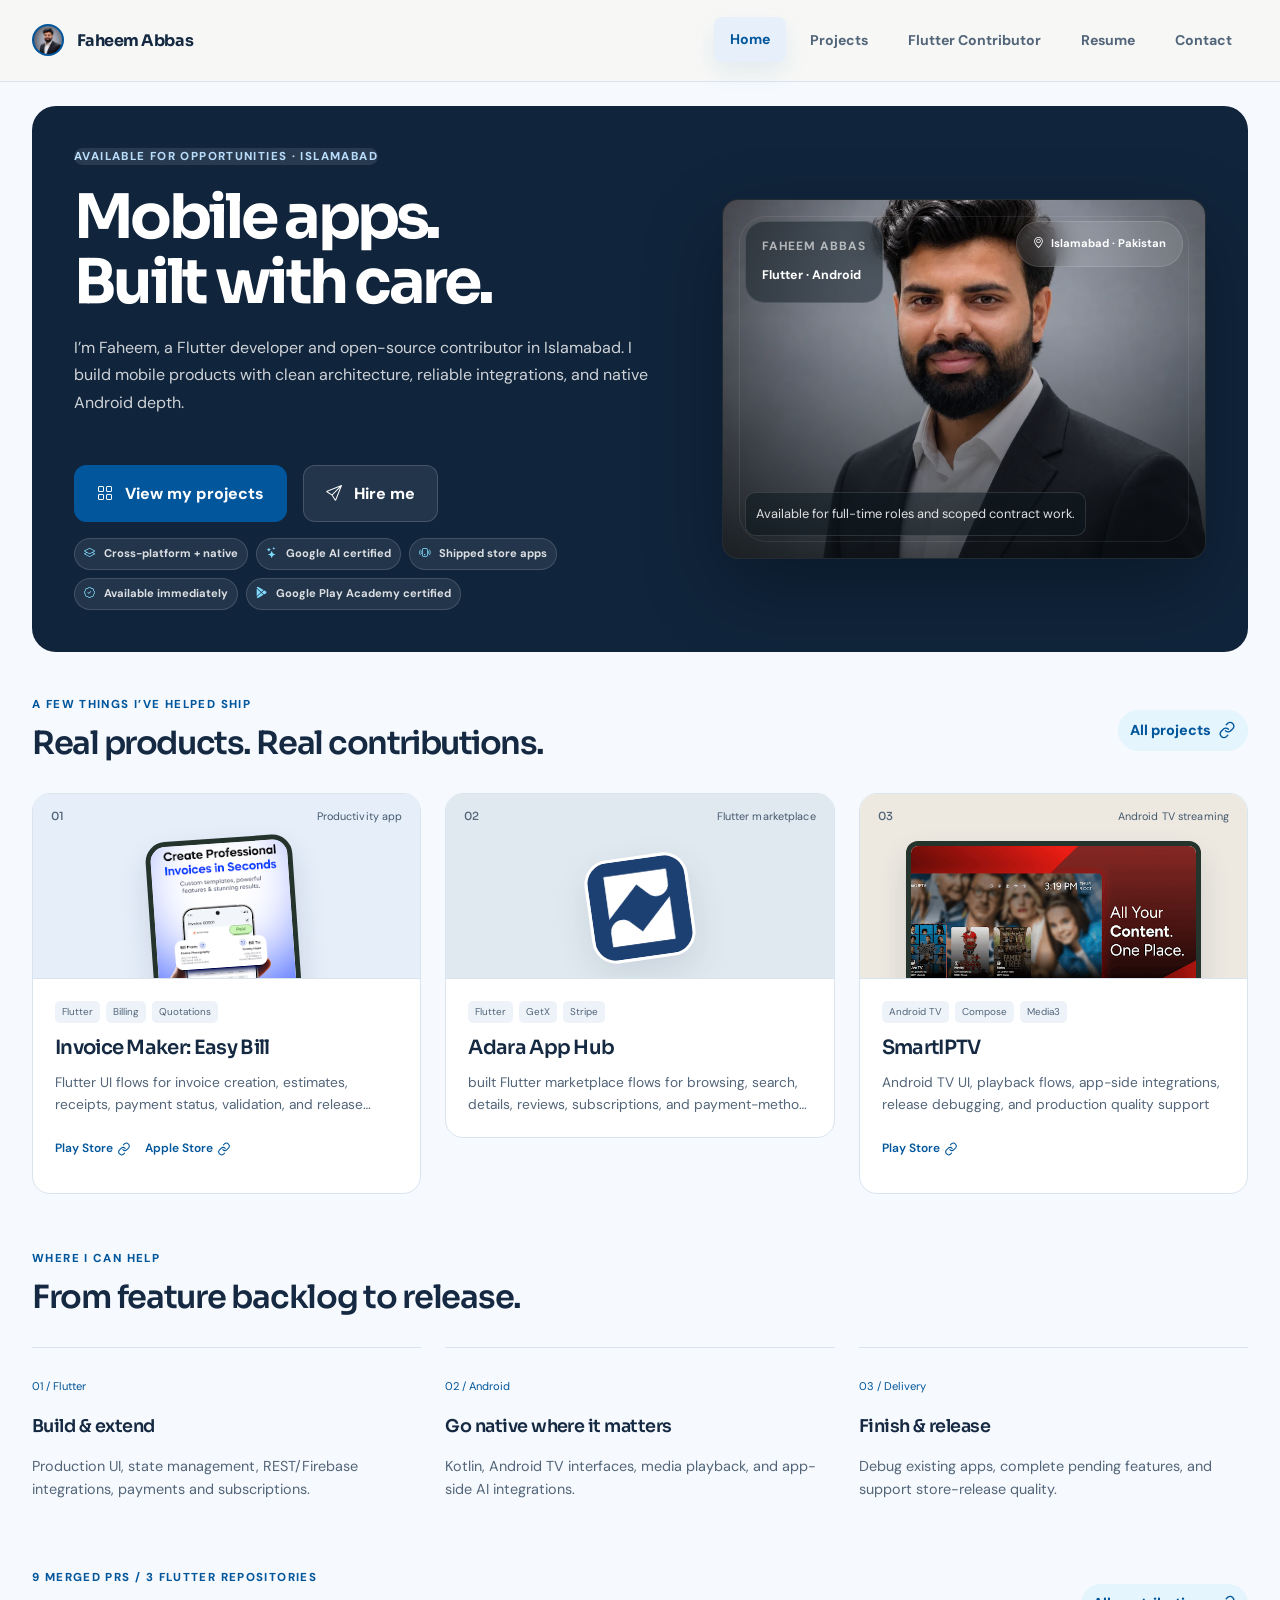
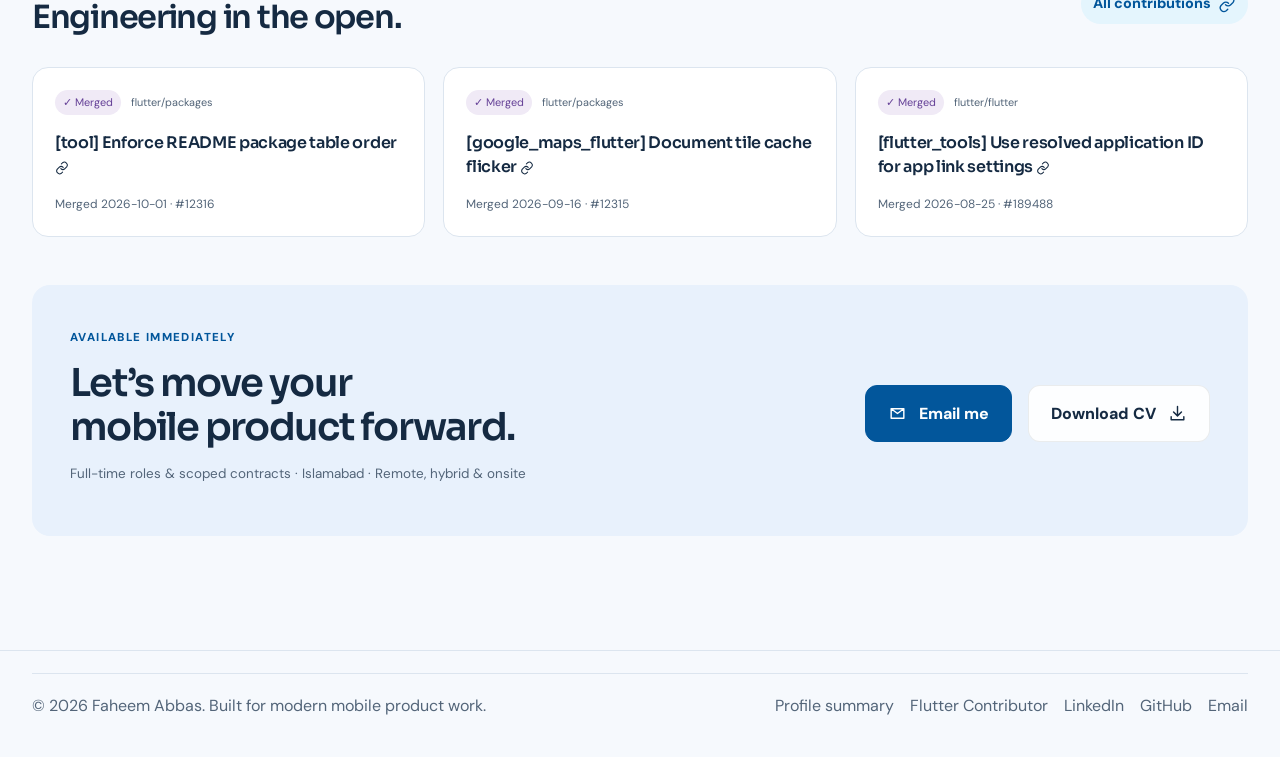
==== index.html @ 70fad4a4 "Use Flutter blue accents and clear inline action icons" ====
<!DOCTYPE html>
<html lang="en">
  <head>
    <meta charset="utf-8" />
    <meta name="viewport" content="width=device-width, initial-scale=1" />
    <meta name="theme-color" content="#071a2c" />
    <meta name="format-detection" content="telephone=no" />
    <meta
      name="description"
      content="Faheem Abbas is a mobile application developer in Pakistan building premium Flutter, Android, and iOS products with clean architecture, Google-certified AI workflows, Flutter contributions, and modern product delivery."
    />
    <meta name="author" content="Faheem Abbas" />
    <meta
      name="keywords"
      content="Faheem Abbas, mobile application developer Pakistan, Flutter developer Pakistan, Android developer, iOS developer, Flutter contributor, Google AI Professional Certificate, Google Play Academy Store Listing Certificate, mobile app portfolio"
    />
    <meta name="robots" content="index, follow" />
    <meta name="googlebot" content="index,follow,max-image-preview:large,max-snippet:-1,max-video-preview:-1" />
    <link rel="canonical" href="https://faheemabbas766.github.io/" />
    <link rel="me" href="https://github.com/faheemabbas766" />
    <link rel="me" href="https://linkedin.com/in/faheemabbas766" />
    <link rel="preload" as="image" href="assets/profile-hero.webp" imagesrcset="assets/profile-hero-625.webp 625w, assets/profile-hero.webp 900w" imagesizes="(max-width: 900px) 100vw, 50vw" type="image/webp" />
    <meta property="og:type" content="website" />
    <meta property="og:site_name" content="Faheem Abbas Portfolio" />
    <meta property="og:locale" content="en_US" />
    <meta property="og:title" content="Faheem Abbas | Mobile Application Developer | Flutter Contributor" />
    <meta
      property="og:description"
      content="Mobile application developer in Pakistan building premium Flutter, Android, and iOS products with Google-certified AI workflows, clean architecture, and real Flutter ecosystem contributions."
    />
    <meta property="og:url" content="https://faheemabbas766.github.io/" />
    <meta
      property="og:image"
      content="https://faheemabbas766.github.io/assets/profile-hero.jpg"
    />
    <meta property="og:image:width" content="1254" />
    <meta property="og:image:height" content="1254" />
    <meta property="og:image:alt" content="Faheem Abbas portrait" />
    <meta name="twitter:card" content="summary_large_image" />
    <meta name="twitter:title" content="Faheem Abbas | Mobile Application Developer | Flutter Contributor" />
    <meta
      name="twitter:description"
      content="Mobile application developer in Pakistan building Android and iOS products with Google-certified AI workflows, clean architecture, and Flutter ecosystem contributions."
    />
    <meta
      name="twitter:image"
      content="https://faheemabbas766.github.io/assets/profile-hero.jpg"
    />
    <title>Faheem Abbas | Mobile Application Developer in Pakistan | Flutter Contributor</title>
    <link rel="icon" type="image/x-icon" href="assets/favicon.ico" />
    <link rel="preconnect" href="https://cdn.jsdelivr.net" crossorigin />
    <link rel="preload" href="assets/fonts/dm-sans-latin.woff2" as="font" type="font/woff2" crossorigin />
    <link rel="preload" href="assets/fonts/sora-latin.woff2" as="font" type="font/woff2" crossorigin />
    <link href="https://cdn.jsdelivr.net/npm/bootstrap-icons@1.11.3/font/bootstrap-icons.css" rel="stylesheet" media="print" onload="this.media='all'" />
    <noscript><link href="https://cdn.jsdelivr.net/npm/bootstrap-icons@1.11.3/font/bootstrap-icons.css" rel="stylesheet" /></noscript>
    <style>
      @font-face{font-family:"DM Sans";font-style:normal;font-weight:400 800;font-display:optional;src:url("assets/fonts/dm-sans-latin.woff2") format("woff2")}
      @font-face{font-family:"Sora";font-style:normal;font-weight:500 700;font-display:optional;src:url("assets/fonts/sora-latin.woff2") format("woff2")}
      :root{--bg:#eef8ff;--surface:rgba(255,255,255,.82);--ink:#071522;--muted:#536579;--line:rgba(2,86,155,.13);--brand:#02569b;--brand-2:#13b9fd;--accent:#00c896;--container:1520px}
      *,*::before,*::after{box-sizing:border-box}
      html{scroll-behavior:smooth}
      body{position:relative;isolation:isolate;margin:0;min-height:100vh;overflow-x:hidden;color:var(--ink);background:linear-gradient(135deg,rgba(19,185,253,.18),transparent 34%),linear-gradient(180deg,#f8fcff 0%,#eef8ff 48%,#f8fbff 100%);font-family:"DM Sans",system-ui,sans-serif;line-height:1.6}
      img{display:block;max-width:100%}
      a{color:inherit;text-decoration:none}
      .container{width:min(calc(100% - clamp(1rem,2.8vw,3rem)),var(--container));margin:0 auto}
      .site-header{position:sticky;top:0;z-index:20;background:rgba(248,252,255,.9);border-bottom:1px solid rgba(2,86,155,.12);box-shadow:0 8px 30px rgba(2,41,74,.05)}
      .nav-wrap{display:flex;align-items:center;justify-content:space-between;gap:1.25rem;padding:1rem 0}
      .brand{display:inline-flex;align-items:center;gap:.8rem;font-family:"Sora","DM Sans",sans-serif;font-size:1.15rem;font-weight:700;letter-spacing:-.03em}
      .brand-avatar-wrap{display:inline-flex;align-items:center;justify-content:center;width:2rem;height:2rem;border-radius:50%;padding:2px;background:conic-gradient(from 140deg,#02569b,#13b9fd,#00c896,#02569b);overflow:hidden}
      .brand-avatar{width:100%;height:100%;border-radius:50%;object-fit:cover}
      .site-nav{display:flex;align-items:center;gap:.5rem}
      .site-nav a{padding:.7rem 1rem;border-radius:999px;color:var(--muted);font-size:.95rem;font-weight:700}
      .menu-toggle{display:none;align-items:center;justify-content:center;width:3rem;height:3rem;border:1px solid var(--line);border-radius:999px;background:#fff;color:var(--ink)}
      .page-shell{padding:.5rem 0 4rem}
      .hero{position:relative;overflow:hidden;display:grid;grid-template-columns:minmax(0,1.02fr) minmax(0,.98fr);gap:2.75rem;align-items:center;margin-top:1rem;padding:clamp(2rem,4vw,3rem);border-radius:42px;background:linear-gradient(135deg,#0b1720 0%,#122f42 44%,#1d4b4c 100%);box-shadow:0 46px 100px rgba(8,16,22,.24)}
      .hero-copy{position:relative;z-index:1;display:grid;align-content:center;min-width:0}
      .eyebrow{display:inline-flex;align-items:center;width:fit-content;gap:.7rem;padding:.5rem .9rem;border-radius:999px;background:rgba(255,255,255,.1);border:1px solid rgba(255,255,255,.12);color:#d3e5f3;font-size:.82rem;font-weight:800;letter-spacing:.08em;text-transform:uppercase}
      .eyebrow::before{content:"";width:.55rem;height:.55rem;border-radius:50%;background:linear-gradient(135deg,#13b9fd,#00c896)}
      .hero h1{margin:1rem 0 1.3rem;font-family:"Sora","DM Sans",sans-serif;font-size:clamp(2.75rem,5.2vw,4.85rem);line-height:.95;letter-spacing:-.07em;color:#fff;max-width:11ch}
      .hero p{max-width:36rem;margin:0;color:rgba(255,255,255,.8);font-size:1.07rem}
      .hero-actions,.hero-metrics{display:flex;flex-wrap:wrap;gap:1rem}
      .hero-actions{margin:1.75rem 0 1.35rem}
      .button,.button-secondary{display:inline-flex;align-items:center;justify-content:center;gap:.7rem;min-height:3.35rem;padding:.9rem 1.4rem;border-radius:999px;border:1px solid transparent;font-weight:800}
      .button{color:#0e1720;background:linear-gradient(135deg,#13b9fd,#54c5f8 52%,#00c896)}
      .button-secondary{color:#fff;background:rgba(255,255,255,.08);border-color:rgba(255,255,255,.16)}
      .metric-chip{display:inline-flex;align-items:center;gap:.55rem;padding:.72rem .95rem;border-radius:999px;border:1px solid rgba(255,255,255,.12);background:rgba(255,255,255,.08);color:rgba(255,255,255,.84);font-size:.92rem;font-weight:700}
      .metric-chip i{display:inline-block;width:1em;min-width:1em;color:#82dcff}
      .hero-visual{position:relative;min-height:38rem;z-index:1;min-width:0}
      .hero-card{position:relative;height:100%;min-height:38rem;overflow:hidden;border-radius:34px;background:#0b1319;border:1px solid rgba(255,255,255,.1)}
      .hero-card picture{position:absolute;inset:0;display:block}
      .hero-avatar{position:absolute;inset:0;width:100%;height:100%;object-fit:cover;object-position:66% center;filter:saturate(104%)}
      .hero-overlay{position:absolute;left:1.35rem;right:1.35rem;z-index:3;display:flex;gap:.75rem}
      .hero-overlay--top{top:1.35rem;align-items:flex-start;justify-content:space-between}
      .hero-overlay--bottom{bottom:1.35rem;align-items:flex-end;justify-content:space-between}
      @media (max-width:1080px){.hero{grid-template-columns:1fr;gap:2rem;padding:2rem}.hero-visual,.hero-card{min-height:34rem}}
      @media (max-width:820px){.site-nav{display:none}.menu-toggle{display:inline-flex}.hero{margin-top:.6rem;padding:1.4rem;border-radius:28px}.hero-visual,.hero-card{min-height:30rem}.hero h1{font-size:clamp(2.45rem,10vw,4rem)}}
    </style>
    <link rel="preload" href="css/styles.min.css" as="style" />
    <link href="css/styles.min.css" rel="stylesheet" media="print" onload="this.media='all'" />
    <noscript><link href="css/styles.min.css" rel="stylesheet" /></noscript>
    <script type="application/ld+json">{
  "@context": "https://schema.org",
  "@type": "Person",
  "@id": "https://faheemabbas766.github.io/#faheem-abbas",
  "name": "Faheem Abbas",
  "url": "https://faheemabbas766.github.io/",
  "jobTitle": "Flutter Developer and Mobile Software Engineer",
  "description": "Flutter developer and mobile software engineer in Islamabad, Pakistan, available for full-time roles and scoped contracts.",
  "email": "mailto:faheemabbas766@gmail.com",
  "image": "https://faheemabbas766.github.io/assets/profile-hero.jpg",
  "homeLocation": {
    "@type": "Place",
    "name": "Islamabad, Pakistan"
  },
  "sameAs": [
    "https://github.com/faheemabbas766",
    "https://www.linkedin.com/in/faheemabbas766/"
  ],
  "knowsAbout": [
    "Flutter",
    "Dart",
    "Kotlin",
    "Android TV",
    "Firebase",
    "REST APIs",
    "Clean architecture",
    "MVVM",
    "BLoC",
    "Provider",
    "GetX",
    "Media3",
    "OpenAI API integrations",
    "Mobile release support"
  ],
  "alumniOf": {
    "@type": "CollegeOrUniversity",
    "name": "PMAS Arid Agriculture University"
  }
}</script>
    <script type="application/ld+json">{
  "@context": "https://schema.org",
  "@type": "WebSite",
  "name": "Faheem Abbas Portfolio",
  "url": "https://faheemabbas766.github.io/",
  "description": "Portfolio of Faheem Abbas, a Flutter developer in Pakistan building Android and iOS mobile products."
}</script>
      <link href="css/refresh.css" rel="stylesheet" />
  <link rel="alternate" type="text/markdown" href="https://faheemabbas766.github.io/profile.md" title="Public professional profile" />
<link rel="alternate" type="application/json" href="https://faheemabbas766.github.io/profile.json" title="Structured public profile" />
<script type="application/ld+json">{"@context": "https://schema.org", "@type": "ProfilePage", "@id": "https://faheemabbas766.github.io/#profile", "url": "https://faheemabbas766.github.io/", "dateModified": "2026-10-06", "mainEntity": {"@id": "https://faheemabbas766.github.io/#faheem-abbas"}}</script></head>
  <body data-page="home">
    <a class="skip-link" href="#main-content">Skip to content</a>
    <header class="site-header">
      <div class="container nav-wrap">
        <a class="brand" href="index.html">
          <span class="brand-avatar-wrap">
            <img class="brand-avatar" src="assets/profile-avatar-64.webp" srcset="assets/profile-avatar-64.webp 1x, assets/profile-avatar.webp 2x" alt="Faheem Abbas" width="32" height="32" decoding="async" />
          </span>
          Faheem Abbas
        </a>
        <button class="menu-toggle" type="button" aria-label="Toggle navigation" aria-expanded="false" aria-controls="primary-nav">
          <i class="bi bi-list"></i>
        </button>
        <nav id="primary-nav" class="site-nav" aria-label="Primary navigation">
          <a href="index.html">Home</a>
          <a href="projects.html">Projects</a>
          <a href="flutter-contributors-pakistan.html">Flutter Contributor</a>
          <a href="resume.html">Resume</a>
          <a href="contact.html">Contact</a>
        </nav>
      </div>
    </header>

    <main id="main-content" class="page-shell"><section class="container hero">
        <div class="hero-copy">
          <div class="eyebrow reveal">Available for opportunities · Islamabad</div>
          <h1 class="reveal reveal-delay-1">Mobile apps.<br>Built with care.</h1>
          <p class="reveal reveal-delay-2">I’m Faheem, a Flutter developer and open-source contributor in Islamabad. I build mobile products with clean architecture, reliable integrations, and native Android depth.</p>
          <div class="hero-actions reveal reveal-delay-2">
            <a class="button" href="projects.html">
              <i class="bi bi-grid"></i>
              View my projects
            </a>
            <a class="button-secondary" href="contact.html">
              <i class="bi bi-send"></i>
              Hire me
            </a>
          </div>
          <div class="hero-metrics reveal reveal-delay-3">
            <span class="metric-chip">
              <i class="bi bi-layers"></i>
              Cross-platform + native
            </span>
            <span class="metric-chip">
              <i class="bi bi-stars"></i>
              Google AI certified
            </span>
            <span class="metric-chip">
              <i class="bi bi-phone-vibrate"></i>
              Shipped store apps
            </span>
            <span class="metric-chip">
              <i class="bi bi-patch-check"></i>
              Available immediately
            </span>
            <span class="metric-chip">
              <i class="bi bi-google-play"></i>
              Google Play Academy certified
            </span>
          </div>
        </div>

        <div class="hero-visual reveal reveal-delay-2">
          <div class="hero-card">
            <picture>
              <source srcset="assets/profile-hero-625.webp 625w, assets/profile-hero.webp 900w" sizes="(max-width: 900px) 100vw, 50vw" type="image/webp"></source>
              <img class="hero-avatar" src="assets/profile-hero.jpg" alt="Faheem Abbas portrait" width="900" height="900" loading="eager" decoding="async" fetchpriority="high">
            </picture>
            <div class="hero-overlay hero-overlay--top">
              <div class="hero-badge">
                <span class="hero-badge-label">Faheem Abbas</span>
                <strong>Flutter · Android</strong>
              </div>
              <span class="hero-location">
                <i class="bi bi-geo-alt"></i>
                Islamabad · Pakistan
              </span>
            </div>
            <div class="hero-overlay hero-overlay--bottom">
              <p>Available for full-time roles and scoped contract work.</p>
              <div class="hero-platforms">
                <span>Clean architecture</span>
                <span>Google-certified AI workflow</span>
                <span>Product polish</span>
              </div>
            </div>
          </div>
        </div>
      </section>

      <section class="container home-work"><div class="home-work-head"><div><div class="eyebrow">A few things I’ve helped ship</div><h2>Real products. Real contributions.</h2></div><a class="text-link" href="projects.html">All projects <svg class="ui-icon" viewBox="0 0 24 24" fill="none" stroke="currentColor" stroke-width="1.8" stroke-linecap="round" stroke-linejoin="round" aria-hidden="true" focusable="false"><path d="M10 13a5 5 0 0 0 7 0l3-3a5 5 0 0 0-7-7l-2 2 M14 11a5 5 0 0 0-7 0l-3 3a5 5 0 0 0 7 7l2-2" /></svg></a></div><div class="work-grid"><article class="work-card" id="invoice-maker-easy-bill" data-category="flutter"><div class="work-stage stage-0"><span class="work-number">01</span><span class="work-platform">Productivity app</span><img class="work-screen" src="assets/store/invoice-maker-shot-1.png" alt="Invoice Maker: Easy Bill app preview" width="360" height="640" loading="eager" decoding="async"></div><div class="work-body"><div class="work-tags"><span>Flutter</span><span>Billing</span><span>Quotations</span></div><h3>Invoice Maker: Easy Bill</h3><p class="work-role">Flutter UI flows for invoice creation, estimates, receipts, payment status, validation, and release polish</p><div class="work-actions"><a href="https://play.google.com/store/apps/details?hl=en_US&amp;id=com.invoice.bill.ai" target="_blank" rel="noopener noreferrer">Play Store <svg class="ui-icon" viewBox="0 0 24 24" fill="none" stroke="currentColor" stroke-width="1.8" stroke-linecap="round" stroke-linejoin="round" aria-hidden="true" focusable="false"><path d="M10 13a5 5 0 0 0 7 0l3-3a5 5 0 0 0-7-7l-2 2 M14 11a5 5 0 0 0-7 0l-3 3a5 5 0 0 0 7 7l2-2" /></svg></a><a href="https://apps.apple.com/us/app/invoice-maker-easy-bill/id6742652909" target="_blank" rel="noopener noreferrer">Apple Store <svg class="ui-icon" viewBox="0 0 24 24" fill="none" stroke="currentColor" stroke-width="1.8" stroke-linecap="round" stroke-linejoin="round" aria-hidden="true" focusable="false"><path d="M10 13a5 5 0 0 0 7 0l3-3a5 5 0 0 0-7-7l-2 2 M14 11a5 5 0 0 0-7 0l-3 3a5 5 0 0 0 7 7l2-2" /></svg></a></div></div></article><article class="work-card" id="adara-app-hub" data-category="flutter"><div class="work-stage stage-1"><span class="work-number">02</span><span class="work-platform">Flutter marketplace</span><div class="work-symbol"><img src="assets/projects/adara-app-hub.png" alt="" width="100" height="100"></div></div><div class="work-body"><div class="work-tags"><span>Flutter</span><span>GetX</span><span>Stripe</span></div><h3>Adara App Hub</h3><p class="work-role">built Flutter marketplace flows for browsing, search, details, reviews, subscriptions, and payment-method screens</p></div></article><article class="work-card" id="smartiptv" data-category="android"><div class="work-stage stage-2"><span class="work-number">03</span><span class="work-platform">Android TV streaming</span><img class="work-screen" src="assets/store/smartiptv-shot-1.png" alt="SmartIPTV app preview" width="360" height="640" loading="eager" decoding="async"></div><div class="work-body"><div class="work-tags"><span>Android TV</span><span>Compose</span><span>Media3</span></div><h3>SmartIPTV</h3><p class="work-role">Android TV UI, playback flows, app-side integrations, release debugging, and production quality support</p><div class="work-actions"><a href="https://play.google.com/store/apps/details?id=com.invotyx.tv.smartiptv" target="_blank" rel="noopener noreferrer">Play Store <svg class="ui-icon" viewBox="0 0 24 24" fill="none" stroke="currentColor" stroke-width="1.8" stroke-linecap="round" stroke-linejoin="round" aria-hidden="true" focusable="false"><path d="M10 13a5 5 0 0 0 7 0l3-3a5 5 0 0 0-7-7l-2 2 M14 11a5 5 0 0 0-7 0l-3 3a5 5 0 0 0 7 7l2-2" /></svg></a></div></div></article></div></section>
<section class="container services-section"><div class="home-work-head"><div><div class="eyebrow">Where I can help</div><h2>From feature backlog to release.</h2></div></div><div class="service-grid"><article><span>01 / Flutter</span><h3>Build & extend</h3><p>Production UI, state management, REST/Firebase integrations, payments and subscriptions.</p></article><article><span>02 / Android</span><h3>Go native where it matters</h3><p>Kotlin, Android TV interfaces, media playback, and app-side AI integrations.</p></article><article><span>03 / Delivery</span><h3>Finish & release</h3><p>Debug existing apps, complete pending features, and support store-release quality.</p></article></div></section><section class="container pr-section"><div class="home-work-head"><div><div class="eyebrow">9 merged PRs / 3 Flutter repositories</div><h2>Engineering in the open.</h2></div><a class="text-link" href="flutter-contributors-pakistan.html">All contributions <svg class="ui-icon" viewBox="0 0 24 24" fill="none" stroke="currentColor" stroke-width="1.8" stroke-linecap="round" stroke-linejoin="round" aria-hidden="true" focusable="false"><path d="M10 13a5 5 0 0 0 7 0l3-3a5 5 0 0 0-7-7l-2 2 M14 11a5 5 0 0 0-7 0l-3 3a5 5 0 0 0 7 7l2-2" /></svg></a></div><div class="pr-grid"><article class="pr-card"><div class="pr-meta"><span class="merged-badge">✓ Merged</span><span>flutter/packages</span></div><h3><a href="https://github.com/flutter/packages/pull/12316" target="_blank" rel="noopener noreferrer">[tool] Enforce README package table order <svg class="ui-icon" viewBox="0 0 24 24" fill="none" stroke="currentColor" stroke-width="1.8" stroke-linecap="round" stroke-linejoin="round" aria-hidden="true" focusable="false"><path d="M10 13a5 5 0 0 0 7 0l3-3a5 5 0 0 0-7-7l-2 2 M14 11a5 5 0 0 0-7 0l-3 3a5 5 0 0 0 7 7l2-2" /></svg></a></h3><p>Merged <time datetime="2026-10-01">2026-10-01</time> · #12316</p></article><article class="pr-card"><div class="pr-meta"><span class="merged-badge">✓ Merged</span><span>flutter/packages</span></div><h3><a href="https://github.com/flutter/packages/pull/12315" target="_blank" rel="noopener noreferrer">[google_maps_flutter] Document tile cache flicker <svg class="ui-icon" viewBox="0 0 24 24" fill="none" stroke="currentColor" stroke-width="1.8" stroke-linecap="round" stroke-linejoin="round" aria-hidden="true" focusable="false"><path d="M10 13a5 5 0 0 0 7 0l3-3a5 5 0 0 0-7-7l-2 2 M14 11a5 5 0 0 0-7 0l-3 3a5 5 0 0 0 7 7l2-2" /></svg></a></h3><p>Merged <time datetime="2026-09-16">2026-09-16</time> · #12315</p></article><article class="pr-card"><div class="pr-meta"><span class="merged-badge">✓ Merged</span><span>flutter/flutter</span></div><h3><a href="https://github.com/flutter/flutter/pull/189488" target="_blank" rel="noopener noreferrer">[flutter_tools] Use resolved application ID for app link settings <svg class="ui-icon" viewBox="0 0 24 24" fill="none" stroke="currentColor" stroke-width="1.8" stroke-linecap="round" stroke-linejoin="round" aria-hidden="true" focusable="false"><path d="M10 13a5 5 0 0 0 7 0l3-3a5 5 0 0 0-7-7l-2 2 M14 11a5 5 0 0 0-7 0l-3 3a5 5 0 0 0 7 7l2-2" /></svg></a></h3><p>Merged <time datetime="2026-08-25">2026-08-25</time> · #189488</p></article></div></section><section class="container work-end"><div><div class="eyebrow">Available immediately</div><h2>Let’s move your<br>mobile product forward.</h2><p>Full-time roles & scoped contracts · Islamabad · Remote, hybrid & onsite</p></div><div class="button-row"><a class="button" href="mailto:faheemabbas766@gmail.com"><svg class="ui-icon" viewBox="0 0 24 24" fill="none" stroke="currentColor" stroke-width="1.8" stroke-linecap="round" stroke-linejoin="round" aria-hidden="true" focusable="false"><path d="M4 6h16v12H4z M4 6l8 6 8-6" /></svg> Email me</a><a class="button-secondary" href="assets/Faheem_Abbas_Flutter_Developer_CV.pdf" download>Download CV <svg class="ui-icon" viewBox="0 0 24 24" fill="none" stroke="currentColor" stroke-width="1.8" stroke-linecap="round" stroke-linejoin="round" aria-hidden="true" focusable="false"><path d="M12 3v12 m-5-5 5 5 5-5 M4 16v4h16v-4" /></svg></a></div></section></main>

    <footer class="footer">
      <div class="container footer-inner">
        <div>© 2026 Faheem Abbas. Built for modern mobile product work.</div>
        <div class="footer-links"><a href="profile.html">Profile summary</a>
          <a href="flutter-contributors-pakistan.html">Flutter Contributor</a>
          <a href="https://linkedin.com/in/faheemabbas766" target="_blank" rel="noreferrer">LinkedIn</a>
          <a href="https://github.com/faheemabbas766" target="_blank" rel="noreferrer">GitHub</a>
          <a href="mailto:faheemabbas766@gmail.com">Email</a>
        </div>
      </div>
    </footer>

    <script src="js/site.js" defer></script>
  </body>
</html>
---- css/styles.min.css ----
@font-face{font-family:"DM Sans";font-style:normal;font-weight:400 800;font-display:optional;src:url("../assets/fonts/dm-sans-latin.woff2") format("woff2")}@font-face{font-family:Sora;font-style:normal;font-weight:500 700;font-display:optional;src:url("../assets/fonts/sora-latin.woff2") format("woff2")}:root{--bg:#eef8ff;--bg-soft:#dff4ff;--surface:rgba(255, 255, 255, 0.82);--surface-strong:rgba(255, 255, 255, 0.96);--surface-dark:#071a2c;--ink:#071522;--muted:#536579;--line:rgba(2, 86, 155, 0.13);--line-strong:rgba(2, 86, 155, 0.22);--brand:#02569b;--brand-2:#13b9fd;--accent:#00c896;--accent-soft:#d9f5ff;--success:#00a884;--shadow:0 30px 90px rgba(2, 41, 74, 0.14);--shadow-soft:0 16px 38px rgba(2, 41, 74, 0.08);--radius-xl:32px;--radius-lg:24px;--radius-md:18px;--container:1520px}*,::after,::before{box-sizing:border-box}html{scroll-behavior:smooth}body{position:relative;isolation:isolate;margin:0;min-height:100vh;overflow-x:hidden;color:var(--ink);background:linear-gradient(90deg,rgba(2,86,155,.045) 1px,transparent 1px),linear-gradient(180deg,rgba(2,86,155,.045) 1px,transparent 1px),linear-gradient(135deg,rgba(19,185,253,.18),transparent 34%),linear-gradient(180deg,#f8fcff 0,#eef8ff 48%,#f8fbff 100%);background-size:34px 34px,34px 34px,auto,auto;font-family:"DM Sans",sans-serif;line-height:1.6}body::after,body::before{content:"";position:fixed;pointer-events:none;z-index:-1}body::before{inset:0;opacity:.42;background:linear-gradient(115deg,transparent 0 46%,rgba(19,185,253,.12) 46% 47%,transparent 47% 100%),linear-gradient(115deg,transparent 0 59%,rgba(0,200,150,.1) 59% 60%,transparent 60% 100%)}body::after{inset:auto 0 0 0;height:22rem;opacity:.22;background:linear-gradient(180deg,transparent,rgba(2,86,155,.12))}img{max-width:100%;display:block}a{color:inherit;text-decoration:none}button,input,textarea{font:inherit}::selection{color:#fff;background:rgba(29,78,216,.85)}.container{width:min(calc(100% - clamp(1rem,2.8vw,3rem)),var(--container));margin:0 auto}.site-header{position:sticky;top:0;z-index:20;backdrop-filter:blur(16px);background:rgba(248,252,255,.74);border-bottom:1px solid rgba(2,86,155,.12);box-shadow:0 8px 30px rgba(2,41,74,.05)}.nav-wrap{display:flex;align-items:center;justify-content:space-between;gap:1.25rem;padding:1rem 0}.brand{display:inline-flex;align-items:center;gap:.8rem;font-family:Sora,sans-serif;font-size:1.15rem;font-weight:700;letter-spacing:-.03em}.brand-avatar-wrap{display:inline-flex;align-items:center;justify-content:center;width:2rem;height:2rem;border-radius:50%;padding:2px;background:conic-gradient(from 140deg,#02569b,#13b9fd,#00c896,#02569b);box-shadow:0 0 0 6px rgba(19,185,253,.12);overflow:hidden}.brand-avatar{width:100%;height:100%;border-radius:50%;object-fit:cover;object-position:62% 28%}.site-nav{display:flex;align-items:center;gap:.5rem}.site-nav a{padding:.7rem 1rem;border-radius:999px;color:var(--muted);font-size:.95rem;font-weight:700;transition:color 180ms ease,background-color 180ms ease,transform 180ms ease,box-shadow 180ms ease}.site-nav a.active,.site-nav a:hover{color:var(--ink);background:rgba(255,255,255,.92);transform:translateY(-1px);box-shadow:0 10px 24px rgba(2,86,155,.09)}.menu-toggle{display:none;align-items:center;justify-content:center;width:3rem;height:3rem;border:1px solid var(--line);border-radius:999px;background:rgba(255,255,255,.75);color:var(--ink);cursor:pointer}.menu-toggle i{font-size:1.15rem}.page-shell{padding:.5rem 0 4rem}.section{padding:3.2rem 0}.section-compact{padding:1.4rem 0 2rem}.section-title{margin:0 0 .9rem;font-family:Sora,sans-serif;font-size:clamp(2rem, 4vw, 3rem);line-height:1.05;letter-spacing:-.05em}.lead,.section-copy,.subtle{color:var(--muted)}.policy-shell{max-width:920px;margin:2rem auto 0;padding:clamp(1.4rem,4vw,3rem);border:1px solid var(--line);border-radius:var(--radius-xl);background:var(--surface-strong);box-shadow:var(--shadow-soft)}.policy-shell h1,.policy-shell h2{font-family:Sora,sans-serif;letter-spacing:-.04em}.policy-shell h1{margin:.7rem 0 .8rem;font-size:clamp(2.4rem, 6vw, 4.4rem);line-height:1}.policy-shell h2{margin:2rem 0 .6rem;font-size:clamp(1.35rem, 3vw, 1.8rem)}.policy-shell li,.policy-shell p{color:var(--muted)}.policy-shell ul{padding-left:1.2rem}.policy-shell li+li{margin-top:.45rem}.seo-summary-card{position:relative;overflow:hidden;padding:clamp(1.25rem,3vw,2rem);border:1px solid rgba(19,185,253,.18);border-radius:var(--radius-lg);background:radial-gradient(circle at 8% 12%,rgba(19,185,253,.18),transparent 28%),linear-gradient(135deg,rgba(255,255,255,.96),rgba(236,249,255,.88));box-shadow:var(--shadow-soft)}.seo-summary-card h2{margin:.95rem 0 .75rem;max-width:18ch;font-family:Sora,sans-serif;font-size:clamp(1.7rem, 3.3vw, 2.6rem);line-height:1.02;letter-spacing:-.05em}.seo-summary-card p{max-width:72rem;margin:0 0 1.1rem;color:var(--muted)}.eyebrow{display:inline-flex;align-items:center;width:fit-content;justify-self:start;white-space:nowrap;gap:.7rem;padding:.5rem .9rem;border-radius:999px;background:rgba(235,248,255,.9);border:1px solid rgba(19,185,253,.18);box-shadow:var(--shadow-soft);color:var(--brand);font-size:.82rem;font-weight:800;letter-spacing:.08em;text-transform:uppercase}.eyebrow::before{content:"";width:.55rem;height:.55rem;border-radius:50%;background:linear-gradient(135deg,var(--brand),var(--brand-2))}.hero{position:relative;overflow:hidden;display:grid;grid-template-columns:minmax(0,1.02fr) minmax(0,0.98fr);gap:2.75rem;align-items:center;margin-top:1rem;padding:clamp(2rem,4vw,3rem);border-radius:42px;background:radial-gradient(circle at 12% 12%,rgba(208,165,108,.16),transparent 18%),radial-gradient(circle at 86% 14%,rgba(142,188,211,.14),transparent 23%),radial-gradient(circle at 54% 100%,rgba(83,142,121,.15),transparent 26%),linear-gradient(135deg,#0b1720 0,#122f42 44%,#1d4b4c 100%);box-shadow:0 46px 100px rgba(8,16,22,.24)}.hero::after,.hero::before{content:"";position:absolute;pointer-events:none}.hero::before{inset:auto auto -12rem -10rem;width:24rem;height:24rem;border-radius:50%;background:radial-gradient(circle,rgba(255,255,255,.08),transparent 72%)}.hero::after{inset:1.25rem;border:1px solid rgba(255,255,255,.07);border-radius:34px}.hero-copy{position:relative;z-index:1;display:grid;align-content:center;min-width:0}.hero h1,.hero h2{margin:1rem 0 1.3rem;font-family:Sora,sans-serif;font-size:clamp(2.75rem, 5.2vw, 4.85rem);line-height:.95;letter-spacing:-.07em;color:#fff;max-width:11ch}.hero p{max-width:36rem;margin:0 0 1.6rem;color:rgba(255,255,255,.8);font-size:1.07rem}.hero .eyebrow{background:rgba(255,255,255,.1);border-color:rgba(255,255,255,.12);box-shadow:none;color:#d3e5f3}.hero .eyebrow::before{background:linear-gradient(135deg,#13b9fd,#00c896)}.button-row,.hero-actions{display:flex;flex-wrap:wrap;gap:1rem;margin:1.75rem 0 1.35rem}.button,.button-link,.button-secondary{display:inline-flex;align-items:center;justify-content:center;gap:.7rem;min-height:3.35rem;padding:.9rem 1.4rem;border-radius:999px;border:1px solid transparent;font-weight:800;transition:transform 180ms ease,box-shadow 180ms ease,background-color 180ms ease}.button{color:#0e1720;background:linear-gradient(135deg,#13b9fd,#54c5f8 52%,#00c896);box-shadow:0 20px 42px rgba(19,185,253,.26)}.button-secondary{color:var(--ink);background:rgba(255,255,255,.88);border-color:rgba(15,27,36,.08);box-shadow:var(--shadow-soft)}.button-link{padding:0;min-height:auto;color:var(--brand);font-weight:800}.availability-card .button-secondary,.hero .button-secondary,.spotlight-card .button-secondary{color:#fff;background:rgba(255,255,255,.08);border-color:rgba(255,255,255,.16);box-shadow:none}.button-link:hover,.button-secondary:hover,.button:hover{transform:translateY(-2px)}.button:hover{box-shadow:0 24px 48px rgba(19,185,253,.32)}.hero-metrics,.inline-meta,.mini-tags,.pill-row,.project-tags,.service-tags,.stack-tags{display:flex;flex-wrap:wrap;gap:.8rem}.metric-chip,.pill,.tag{display:inline-flex;align-items:center;gap:.55rem;padding:.72rem .95rem;border-radius:999px;border:1px solid rgba(15,23,42,.08);background:var(--surface-strong);box-shadow:var(--shadow-soft);color:var(--muted);font-size:.92rem;font-weight:700}.metric-chip i,.pill i,.tag i{color:var(--brand)}.hero .metric-chip{background:rgba(255,255,255,.08);border-color:rgba(255,255,255,.12);box-shadow:none;color:rgba(255,255,255,.84)}.hero .metric-chip i{color:#82dcff}.hero-visual{position:relative;min-height:38rem;z-index:1;min-width:0}.hero-card{position:relative;height:100%;min-height:38rem;overflow:hidden;border-radius:34px;background:#0b1319;border:1px solid rgba(255,255,255,.1);box-shadow:0 30px 80px rgba(0,0,0,.28)}.contributor-score-card picture,.hero-card picture{position:absolute;inset:0;display:block}.hero-card::after,.hero-card::before{content:"";position:absolute;pointer-events:none;z-index:0}.hero-card::before{inset:0;z-index:1;background:linear-gradient(180deg,rgba(9,14,18,.02) 0,rgba(9,14,18,.14) 34%,rgba(9,14,18,.76) 100%)}.hero-card::after{inset:1rem;z-index:2;border:1px solid rgba(255,255,255,.08);border-radius:28px}.hero-avatar{position:absolute;inset:0;width:100%;height:100%;margin:0;object-fit:cover;object-position:66% center;filter:saturate(104%)}.hero-overlay{position:absolute;left:1.35rem;right:1.35rem;z-index:3;display:flex;gap:.75rem}.hero-overlay--top{top:1.35rem;align-items:flex-start;justify-content:space-between}.hero-overlay--bottom{bottom:1.35rem;flex-direction:column;align-items:flex-start}.hero-badge{max-width:16rem;padding:.95rem 1rem;border-radius:1.2rem;background:rgba(12,24,32,.48);border:1px solid rgba(255,255,255,.12);backdrop-filter:blur(14px)}.hero-badge-label{display:block;margin-bottom:.3rem;color:rgba(255,255,255,.62);font-size:.75rem;font-weight:700;letter-spacing:.08em;text-transform:uppercase}.hero-badge strong{color:#fff;font-size:1rem;line-height:1.35}.hero-location{display:inline-flex;align-items:center;gap:.45rem;padding:.8rem 1rem;border-radius:999px;background:rgba(255,255,255,.1);border:1px solid rgba(255,255,255,.12);backdrop-filter:blur(14px);color:#fff;font-size:.88rem;font-weight:700}.hero-overlay--bottom p{max-width:20rem;margin:0;padding:.95rem 1rem;border-radius:1.2rem;background:rgba(12,24,32,.52);border:1px solid rgba(255,255,255,.12);color:rgba(255,255,255,.86);font-size:.94rem}.hero-platforms{display:flex;flex-wrap:wrap;gap:.65rem}.hero-platforms span{display:inline-flex;align-items:center;padding:.68rem .92rem;border-radius:999px;background:rgba(255,255,255,.1);border:1px solid rgba(255,255,255,.12);backdrop-filter:blur(12px);color:#fff;font-size:.84rem;font-weight:700}.contact-card,.cta-panel,.detail-card,.floating-card,.info-card,.mini-panel,.panel,.project-card,.spotlight-card,.stat-card,.timeline-card,.value-card{border:1px solid rgba(255,255,255,.58);background:var(--surface-strong);box-shadow:var(--shadow);backdrop-filter:blur(12px)}.availability-card,.contact-card,.mini-panel,.panel,.project-card,.quote-panel,.spotlight-card,.stat-card,.timeline-card,.value-card{position:relative}.availability-card::after,.contact-card::after,.mini-panel::after,.panel::after,.project-card::after,.quote-panel::after,.spotlight-card::after,.stat-card::after,.timeline-card::after,.value-card::after{content:"";position:absolute;inset:0;border-radius:inherit;pointer-events:none;background:linear-gradient(135deg,rgba(255,255,255,.14),transparent 36%);opacity:.6}.floating-card{position:absolute;left:0;top:1.3rem;max-width:17rem;padding:1rem 1.1rem;border-radius:var(--radius-md);z-index:2}.floating-card strong{display:block;margin-bottom:.3rem;color:#fff;font-size:.95rem}.floating-card p{margin:0;color:rgba(255,255,255,.76);font-size:.88rem}.floating-card--dark{background:rgba(9,17,31,.58);border-color:rgba(255,255,255,.1);box-shadow:0 14px 34px rgba(0,0,0,.16)}.floating-card--light{position:absolute;left:.5rem;right:auto;bottom:1.6rem;max-width:13rem;padding:1rem 1.05rem;border-radius:var(--radius-md);background:rgba(255,251,240,.95)}.floating-card--light strong{color:var(--ink)}.floating-card--light p{color:var(--muted)}.floating-card .meta-line{display:inline-flex;align-items:center;gap:.45rem;margin-top:.55rem;color:rgba(255,255,255,.86);font-size:.82rem;font-weight:700}.floating-card--light .meta-line{color:var(--brand)}.section-compact{margin-top:.8rem;position:relative;z-index:2}.brand-strip{display:grid;grid-template-columns:1.3fr 1fr;gap:1.45rem;align-items:stretch}.panel{padding:1.5rem;border-radius:var(--radius-xl)}.panel-dark{color:#fff;background:linear-gradient(90deg,rgba(19,185,253,.08) 1px,transparent 1px),linear-gradient(180deg,rgba(19,185,253,.06) 1px,transparent 1px),linear-gradient(145deg,rgba(4,22,38,.98),rgba(2,63,111,.97) 58%,rgba(0,155,190,.9));background-size:30px 30px,30px 30px,auto;border-color:rgba(151,220,255,.14)}.panel-dark .section-copy,.panel-dark li,.panel-dark p{color:rgba(255,255,255,.72)}.panel-dark .stack-block h3{color:rgba(255,255,255,.45)}.panel-dark .stack-list span{background:rgba(255,255,255,.08);color:rgba(255,255,255,.84)}.capability-grid,.contact-grid,.project-grid,.stat-grid,.three-column,.timeline-grid,.two-column,.value-grid{display:grid;gap:1.25rem}.stat-grid{grid-template-columns:repeat(3,minmax(0,1fr));align-content:start}.capability-grid,.project-grid,.three-column,.value-grid{grid-template-columns:repeat(3,minmax(0,1fr))}.contact-grid,.two-column{grid-template-columns:repeat(2,minmax(0,1fr))}.timeline-grid{grid-template-columns:minmax(0,1.05fr) minmax(0,0.95fr)}.contact-card,.mini-panel,.project-card,.stat-card,.timeline-card,.value-card{padding:1.45rem;border-radius:var(--radius-lg);min-width:0}.contact-card,.mini-panel,.panel:not(.panel-dark),.stat-card,.timeline-card,.value-card{border-color:rgba(15,27,36,.07);background:linear-gradient(180deg,rgba(255,255,255,.96),rgba(248,244,236,.96))}.contact-card h3,.mini-panel h3,.project-card h3,.stat-card h3,.timeline-card h3,.value-card h3{margin:0 0 .55rem;font-family:Sora,sans-serif;font-size:1.25rem;letter-spacing:-.04em}.stat-card .number{font-family:Sora,sans-serif;font-size:clamp(2.2rem, 4vw, 3.35rem);line-height:.95;letter-spacing:-.06em}.contact-card p,.project-card p,.stat-card p,.timeline-card p,.value-card p{margin:0;color:var(--muted)}.section-head{display:flex;align-items:end;justify-content:space-between;gap:1rem;margin-bottom:1.6rem}.section-head p{max-width:38rem;margin:0}.project-card{position:relative;overflow:hidden;display:flex;flex-direction:column;gap:.85rem;padding:1.25rem;border-color:rgba(2,86,155,.12);background:linear-gradient(90deg,rgba(19,185,253,.055) 1px,transparent 1px),linear-gradient(180deg,rgba(19,185,253,.045) 1px,transparent 1px),linear-gradient(180deg,rgba(255,255,255,.99),rgba(244,251,255,.98));background-size:26px 26px,26px 26px,auto;box-shadow:0 22px 50px rgba(2,41,74,.08);transition:transform 220ms ease,box-shadow 220ms ease,border-color 220ms ease}.project-card::before{content:"";position:absolute;left:1.35rem;right:1.35rem;top:0;height:6px;border-radius:999px;background:linear-gradient(90deg,#02569b,#13b9fd,#00c896)}.project-card::after{content:none}.project-card:nth-child(3n+1){background:linear-gradient(90deg,rgba(19,185,253,.055) 1px,transparent 1px),linear-gradient(180deg,rgba(19,185,253,.045) 1px,transparent 1px),linear-gradient(180deg,#fff 0,#f1fbff 58%,#fff 100%);background-size:26px 26px,26px 26px,auto}.project-card:nth-child(3n+2){background:linear-gradient(90deg,rgba(0,200,150,.05) 1px,transparent 1px),linear-gradient(180deg,rgba(2,86,155,.04) 1px,transparent 1px),linear-gradient(180deg,#fff 0,#f4fffb 58%,#fff 100%);background-size:26px 26px,26px 26px,auto}.project-card:nth-child(3n+3){background:linear-gradient(90deg,rgba(2,86,155,.05) 1px,transparent 1px),linear-gradient(180deg,rgba(19,185,253,.035) 1px,transparent 1px),linear-gradient(180deg,#fff 0,#eef8ff 58%,#fff 100%);background-size:26px 26px,26px 26px,auto}.contact-card:hover,.mini-panel:hover,.project-card:hover,.stat-card:hover,.timeline-card:hover,.value-card:hover{transform:translateY(-4px);box-shadow:0 30px 64px rgba(2,86,155,.13);border-color:rgba(19,185,253,.28)}.project-top{display:flex;align-items:center;justify-content:space-between;gap:1rem;min-height:3.9rem}.project-logo{display:inline-flex;align-items:center;justify-content:center;width:3.8rem;height:3.8rem;padding:.65rem;border-radius:1.15rem;background:linear-gradient(180deg,rgba(255,255,255,.98),rgba(235,248,255,.92));border:1px solid rgba(19,185,253,.18);box-shadow:var(--shadow-soft)}.project-logo img{width:100%;height:100%;object-fit:contain;border-radius:.78rem}.project-logo i{font-size:1.45rem;color:var(--brand)}.project-shot{margin-top:1rem;overflow:hidden;border-radius:1rem;border:1px solid rgba(19,185,253,.16);background:linear-gradient(180deg,rgba(235,248,255,.94),rgba(246,252,255,.94));box-shadow:0 14px 28px rgba(2,86,155,.08);aspect-ratio:16/9}.project-shot img{width:100%;height:100%;object-fit:cover;display:block}.project-type{color:var(--brand);max-width:11rem;text-align:right;font-size:.78rem;font-weight:800;letter-spacing:.08em;line-height:1.25;text-transform:uppercase}.project-copy{display:grid;gap:.45rem}.project-card h3{margin-bottom:0;line-height:1.1}.project-card p{font-size:.94rem;line-height:1.55}.project-proof{display:grid;gap:.45rem;padding:.72rem;border:1px solid rgba(19,185,253,.14);border-radius:1.05rem;background:rgba(255,255,255,.68);box-shadow:inset 0 1px 0 rgba(255,255,255,.72)}.project-proof span{display:block;color:var(--muted);font-size:.84rem;line-height:1.35}.project-proof strong{display:block;margin-bottom:.12rem;color:var(--ink);font-size:.74rem;font-weight:800;letter-spacing:.08em;text-transform:uppercase}.project-list{padding:0;margin:0;list-style:none;display:grid;gap:.55rem}.project-list li{position:relative;padding-left:1rem;color:var(--muted);font-size:.88rem;line-height:1.36}.project-list li::before{content:"";position:absolute;left:0;top:.57rem;width:.38rem;height:.38rem;border-radius:50%;background:linear-gradient(135deg,var(--brand),var(--brand-2))}.project-footer{display:flex;flex-wrap:wrap;align-items:center;justify-content:space-between;gap:.65rem;margin-top:auto;padding-top:.2rem}.project-links{display:inline-flex;flex-wrap:wrap;gap:.55rem}.text-link{display:inline-flex;align-items:center;gap:.45rem;padding:.55rem .75rem;border-radius:999px;background:rgba(19,185,253,.08);color:var(--brand);font-weight:800;font-size:.9rem}.project-card .project-tags{gap:.45rem}.project-card .tag{padding:.5rem .68rem;font-size:.82rem}.text-link:hover{color:#0087c9}.store-gallery-stack{display:grid;gap:1.25rem;min-width:0;max-width:100%}.store-proof-grid{display:grid;grid-template-columns:repeat(4,minmax(0,1fr));gap:.9rem;margin:1.3rem 0 1.5rem}.store-proof-card{position:relative;overflow:hidden;min-height:7rem;padding:1.1rem;border-radius:1.35rem;border:1px solid rgba(19,185,253,.18);background:radial-gradient(circle at 14% 14%,rgba(19,185,253,.18),transparent 34%),linear-gradient(135deg,rgba(255,255,255,.95),rgba(236,249,255,.92));box-shadow:0 18px 40px rgba(2,41,74,.08)}.store-proof-card::after{content:"";position:absolute;inset:auto -18% -45% auto;width:7rem;height:7rem;border-radius:999px;background:linear-gradient(135deg,rgba(0,200,150,.22),rgba(19,185,253,.1))}.store-proof-card span{position:relative;z-index:1;display:block;margin-bottom:.4rem;font-family:Sora,sans-serif;font-size:clamp(1.45rem, 2.3vw, 2rem);font-weight:800;letter-spacing:-.05em;color:var(--ink)}.store-proof-card strong{position:relative;z-index:1;color:var(--muted);font-size:.9rem}.store-showcase{min-width:0;max-width:100%;padding:1.45rem;border-radius:var(--radius-xl);border:1px solid rgba(2,86,155,.12);background:linear-gradient(90deg,rgba(19,185,253,.05) 1px,transparent 1px),linear-gradient(180deg,rgba(19,185,253,.04) 1px,transparent 1px),linear-gradient(180deg,rgba(255,255,255,.99),rgba(241,250,255,.98));background-size:30px 30px,30px 30px,auto;box-shadow:0 22px 50px rgba(2,41,74,.08)}.store-showcase-head{display:flex;align-items:center;justify-content:space-between;gap:1rem;min-width:0;max-width:100%;margin-bottom:1rem}.store-showcase-meta{display:flex;align-items:center;gap:1rem;min-width:0;max-width:100%}.store-showcase-meta>div{min-width:0;max-width:100%}.store-showcase-meta h3{margin:.2rem 0 .35rem;font-family:Sora,sans-serif;font-size:clamp(1.4rem, 2vw, 1.8rem);letter-spacing:-.04em}.store-showcase-meta p{margin:0;color:var(--muted);max-width:42rem;overflow-wrap:anywhere}.store-showcase-icon{width:4.8rem;height:4.8rem;flex:0 0 auto;border-radius:1.25rem;object-fit:cover;border:1px solid rgba(19,185,253,.2);box-shadow:var(--shadow-soft)}.store-showcase-actions{display:flex;flex-wrap:wrap;justify-content:flex-end;gap:.75rem;min-width:0;max-width:100%;flex:0 0 auto}.store-shot-rail{display:grid;grid-auto-flow:column;grid-auto-columns:minmax(18rem,24rem);gap:.9rem;width:100%;min-width:0;max-width:100%;overflow-x:auto;overscroll-behavior-x:contain;padding-bottom:.35rem;scroll-snap-type:x proximity}.store-shot-card{position:relative;overflow:hidden;display:block;cursor:zoom-in;border-radius:1.15rem;border:1px solid rgba(2,86,155,.12);background:#ebf8ff;box-shadow:0 12px 26px rgba(2,41,74,.08);aspect-ratio:16/9;scroll-snap-align:start;transition:transform 180ms ease,box-shadow 180ms ease,border-color 180ms ease}.store-shot-card::after{content:"";position:absolute;inset:0;background:linear-gradient(180deg,transparent 58%,rgba(7,14,20,.06));pointer-events:none}.store-shot-card:hover{transform:translateY(-3px);box-shadow:0 18px 34px rgba(2,86,155,.14);border-color:rgba(19,185,253,.32)}.store-shot-card img{width:100%;height:100%;object-fit:cover;display:block;transition:transform 220ms ease}.store-showcase .store-shot-card{animation:screenshotLift 520ms cubic-bezier(.2,.8,.2,1) both}.store-shot-card:nth-child(2){animation-delay:60ms}.store-shot-card:nth-child(3){animation-delay:120ms}.store-shot-card:nth-child(4){animation-delay:180ms}.store-shot-card:nth-child(5){animation-delay:240ms}.store-shot-card:nth-child(6){animation-delay:.3s}@keyframes screenshotLift{from{opacity:0;transform:translateY(18px) scale(.96)}to{opacity:1;transform:translateY(0) scale(1)}}@media (prefers-reduced-motion:reduce){.store-showcase .store-shot-card{animation:none}}.store-shot-card:hover img{transform:scale(1.02)}.gallery-modal-close:focus-visible,.gallery-modal-nav:focus-visible,.store-shot-card:focus-visible{outline:3px solid rgba(19,185,253,.78);outline-offset:3px}.gallery-open{overflow:hidden}.gallery-modal{position:fixed;inset:0;z-index:80;display:grid;place-items:center;padding:clamp(.8rem,2vw,1.4rem)}.gallery-modal[hidden]{display:none}.gallery-modal-backdrop{position:absolute;inset:0;background:rgba(5,11,16,.76);backdrop-filter:blur(14px)}.gallery-modal-dialog{position:relative;z-index:1;width:min(1240px,100%);max-height:calc(100vh - 2rem);overflow:hidden;border-radius:1.8rem;border:1px solid rgba(255,255,255,.12);background:linear-gradient(90deg,rgba(19,185,253,.08) 1px,transparent 1px),linear-gradient(180deg,rgba(19,185,253,.06) 1px,transparent 1px),linear-gradient(160deg,rgba(5,23,39,.98),rgba(3,42,75,.96));background-size:30px 30px,30px 30px,auto;box-shadow:0 40px 120px rgba(0,0,0,.35);transform:translateY(18px) scale(.985);opacity:0;transition:transform 220ms ease,opacity 220ms ease}.gallery-modal.is-open .gallery-modal-dialog{transform:translateY(0) scale(1);opacity:1}.gallery-modal-close,.gallery-modal-nav{border:0;color:#fff;cursor:pointer;transition:transform 180ms ease,background-color 180ms ease,border-color 180ms ease}.gallery-modal-close{position:absolute;top:1rem;right:1rem;z-index:3;display:inline-flex;align-items:center;justify-content:center;width:3rem;height:3rem;border-radius:999px;background:rgba(255,255,255,.08);border:1px solid rgba(255,255,255,.16)}.gallery-modal-close:hover,.gallery-modal-nav:hover{transform:translateY(-1px);background:rgba(255,255,255,.14);border-color:rgba(255,255,255,.24)}.gallery-modal-stage{position:relative;min-height:min(68vh,880px);padding:1.4rem 4.25rem .8rem;display:flex;align-items:center;justify-content:center}.gallery-modal-image{width:100%;max-height:min(68vh,820px);object-fit:contain;border-radius:1.35rem;background:linear-gradient(180deg,rgba(246,247,248,.96),rgba(229,234,238,.92));box-shadow:0 20px 60px rgba(0,0,0,.24)}.gallery-modal-nav{position:absolute;top:50%;transform:translateY(-50%);z-index:2;display:inline-flex;align-items:center;justify-content:center;width:3.2rem;height:3.2rem;border-radius:999px;background:rgba(255,255,255,.08);border:1px solid rgba(255,255,255,.16)}.gallery-modal-prev{left:1rem}.gallery-modal-next{right:1rem}.gallery-modal-footer{display:flex;align-items:flex-end;justify-content:space-between;gap:1.25rem;padding:0 1.4rem 1.4rem;color:rgba(255,255,255,.92)}.gallery-modal-copy{max-width:42rem}.gallery-modal-kicker{color:rgba(151,220,255,.92);font-size:.82rem;font-weight:800;letter-spacing:.1em;text-transform:uppercase}.gallery-modal-title{margin:.3rem 0 .55rem;font-family:Sora,sans-serif;font-size:clamp(1.45rem, 2vw, 2rem);line-height:1.05;letter-spacing:-.04em}.gallery-modal-description{margin:0;color:rgba(231,237,241,.78)}.gallery-modal-meta{display:grid;gap:.9rem;justify-items:end;min-width:16rem}.gallery-modal-counter{display:inline-flex;align-items:center;justify-content:center;padding:.55rem .95rem;border-radius:999px;background:rgba(255,255,255,.08);border:1px solid rgba(255,255,255,.14);color:rgba(255,255,255,.88);font-weight:700}.gallery-modal-actions{display:flex;flex-wrap:wrap;justify-content:flex-end;gap:.75rem}.gallery-modal-actions .button,.gallery-modal-actions .button-secondary{box-shadow:none}.gallery-modal-actions [hidden]{display:none}.gallery-modal-actions .button-secondary{color:#fff;background:rgba(19,185,253,.1);border-color:rgba(151,220,255,.24)}.highlight-grid{display:grid;grid-template-columns:minmax(0,0.8fr) minmax(0,1.2fr);gap:1.25rem}.contributor-grid{align-items:stretch}.contributor-panel{display:grid;gap:1rem}.contribution-list{display:grid;grid-template-columns:repeat(2,minmax(0,1fr));gap:.8rem}.contribution-pills{margin-top:1.2rem}.contribution-proof-grid{display:grid;gap:.75rem;margin-top:1.4rem}.contribution-proof-grid div{padding:.9rem 1rem;border:1px solid rgba(255,255,255,.12);border-radius:1rem;background:rgba(255,255,255,.07);box-shadow:inset 0 1px 0 rgba(255,255,255,.06)}.contribution-proof-grid span,.contribution-proof-grid strong{display:block}.contribution-proof-grid strong{margin-bottom:.28rem;color:#fff;font-size:.86rem;font-weight:800;letter-spacing:.08em;text-transform:uppercase}.contribution-proof-grid span{color:rgba(255,255,255,.76);font-size:.94rem;line-height:1.45}.contribution-item{display:grid;gap:.28rem;padding:.9rem;border-radius:1.1rem;border:1px solid rgba(2,86,155,.12);background:linear-gradient(180deg,rgba(255,255,255,.98),rgba(241,249,255,.98));box-shadow:0 14px 28px rgba(2,41,74,.06);transition:transform 180ms ease,border-color 180ms ease,box-shadow 180ms ease}.contribution-item:hover{transform:translateY(-2px);border-color:rgba(19,185,253,.28);box-shadow:0 20px 34px rgba(2,41,74,.1)}.contribution-item strong{color:var(--brand);font-size:.86rem;font-weight:800;letter-spacing:.08em;text-transform:uppercase}.contribution-item span{color:var(--ink);font-size:.92rem;line-height:1.45}.contributor-hero h1{max-width:12ch}.contributor-score-card{position:relative;display:grid;align-content:end;min-height:38rem;height:100%;overflow:hidden;padding:1.45rem;border-radius:34px;color:#fff;background:linear-gradient(180deg,rgba(7,18,30,.08),rgba(7,18,30,.78)),linear-gradient(135deg,rgba(19,185,253,.2),rgba(0,200,150,.1)),#071a2c;border:1px solid rgba(255,255,255,.12);box-shadow:0 30px 80px rgba(0,0,0,.28)}.contributor-score-card::before{content:"";position:absolute;inset:1rem;z-index:1;border:1px solid rgba(255,255,255,.09);border-radius:28px;pointer-events:none}.contributor-score-card img{position:absolute;inset:0;width:100%;height:100%;object-fit:cover;object-position:62% center;opacity:.7;filter:saturate(108%)}@media (prefers-reduced-motion:reduce){*,::after,::before{scroll-behavior:auto!important;transition-duration:0s!important;animation-duration:0s!important;animation-iteration-count:1!important}}.contributor-score-card>div{position:relative;z-index:2}.contributor-score-card h2{margin:.35rem 0 .2rem;font-family:Sora,sans-serif;font-size:clamp(2.1rem, 4vw, 3.25rem);line-height:.95;letter-spacing:-.06em}.contributor-score-card p{margin:0;max-width:28rem;color:rgba(255,255,255,.78)}.score-label{display:inline-flex;width:fit-content;padding:.5rem .8rem;border-radius:999px;color:#c8efff;background:rgba(255,255,255,.09);border:1px solid rgba(255,255,255,.12);font-size:.78rem;font-weight:800;letter-spacing:.08em;text-transform:uppercase}.score-grid{display:grid;grid-template-columns:repeat(3,minmax(0,1fr));gap:.75rem;margin-top:1.3rem}.score-grid div{padding:.85rem;border-radius:1rem;background:rgba(255,255,255,.1);border:1px solid rgba(255,255,255,.12)}.score-grid span,.score-grid strong{display:block}.score-grid strong{font-family:Sora,sans-serif;font-size:1.55rem;line-height:1}.score-grid span{margin-top:.24rem;color:rgba(255,255,255,.74);font-size:.78rem;font-weight:700}.contributor-cta{display:flex;align-items:center;justify-content:space-between;gap:1.25rem}.contributor-cta>div:first-child{max-width:58rem}.spotlight-card{position:relative;overflow:hidden;padding:1.8rem;border-radius:calc(var(--radius-xl) + 2px);color:#fff;min-width:0;border-color:rgba(255,255,255,.08);background:linear-gradient(90deg,rgba(19,185,253,.08) 1px,transparent 1px),linear-gradient(180deg,rgba(19,185,253,.06) 1px,transparent 1px),linear-gradient(145deg,rgba(4,22,38,.99),rgba(2,63,111,.97) 58%,rgba(0,155,190,.9));background-size:30px 30px,30px 30px,auto;box-shadow:0 34px 76px rgba(2,41,74,.18)}.spotlight-card::before{content:"";position:absolute;inset:0;background:linear-gradient(135deg,rgba(255,255,255,.06),transparent 45%);pointer-events:none}.spotlight-card>*{position:relative}.spotlight-card .eyebrow{background:rgba(255,255,255,.08);border-color:rgba(255,255,255,.1);box-shadow:none;color:#bfdbfe}.spotlight-card .eyebrow::before{background:linear-gradient(135deg,#13b9fd,#00c896)}.spotlight-card h2{margin:0 0 .7rem;font-family:Sora,sans-serif;font-size:clamp(1.75rem, 3vw, 2.5rem);line-height:1.04;letter-spacing:-.03em}.spotlight-card .lead,.spotlight-card .section-title,.spotlight-card p{color:rgba(255,255,255,.76)}.spotlight-card .section-title,.spotlight-card h1,.spotlight-card h2{color:#fff}.spotlight-card .pill{background:rgba(255,255,255,.08);border-color:rgba(255,255,255,.12);box-shadow:none;color:rgba(255,255,255,.84)}.spotlight-card .pill i{color:#82dcff}.timeline{position:relative;padding-left:1.2rem}.timeline::before{content:"";position:absolute;left:.25rem;top:.3rem;bottom:.3rem;width:2px;background:linear-gradient(180deg,rgba(19,185,253,.45),rgba(0,200,150,.35))}.timeline-card{position:relative;margin-bottom:1rem}.timeline-card::before{content:"";position:absolute;left:-1.6rem;top:1.55rem;width:.85rem;height:.85rem;border-radius:50%;background:linear-gradient(135deg,var(--brand),var(--brand-2));box-shadow:0 0 0 8px rgba(19,185,253,.1)}.timeline-card:last-child{margin-bottom:0}.timeline-meta{display:flex;flex-wrap:wrap;gap:.65rem;align-items:center;margin-bottom:.5rem;color:var(--brand);font-size:.9rem;font-weight:800}.timeline-title{margin:0 0 .25rem;font-size:1.25rem}.timeline-subtitle{margin:0 0 .9rem;color:var(--muted);font-weight:700}.timeline-points{padding-left:1rem;margin:0;color:var(--muted)}.timeline-points li+li{margin-top:.45rem}.stack-block+.stack-block{margin-top:1.1rem}.stack-block h3{margin:0 0 .55rem;font-size:.98rem;letter-spacing:.02em;text-transform:uppercase;color:var(--muted)}.stack-list{display:flex;flex-wrap:wrap;gap:.65rem}.stack-list span{padding:.58rem .82rem;border-radius:999px;background:rgba(15,23,42,.05);color:var(--ink);font-size:.9rem;font-weight:700}.quote-panel{padding:1.8rem;border-radius:var(--radius-xl);background:linear-gradient(90deg,rgba(19,185,253,.08) 1px,transparent 1px),linear-gradient(180deg,rgba(19,185,253,.06) 1px,transparent 1px),linear-gradient(145deg,rgba(4,22,38,.99),rgba(2,63,111,.97) 58%,rgba(0,155,190,.9));background-size:30px 30px,30px 30px,auto;border:1px solid rgba(151,220,255,.14);box-shadow:0 26px 60px rgba(2,41,74,.17);color:#fff}.quote-panel blockquote{margin:0;font-family:Sora,sans-serif;font-size:clamp(1.5rem, 3vw, 2.15rem);line-height:1.12;letter-spacing:-.04em}.quote-panel p{margin:.9rem 0 0;color:rgba(255,255,255,.72)}.availability-card{display:grid;gap:1rem;padding:1.55rem;border-radius:var(--radius-lg);min-width:0;background:linear-gradient(90deg,rgba(19,185,253,.08) 1px,transparent 1px),linear-gradient(180deg,rgba(19,185,253,.06) 1px,transparent 1px),linear-gradient(145deg,rgba(4,22,38,.99),rgba(2,63,111,.97) 58%,rgba(0,155,190,.9));background-size:30px 30px,30px 30px,auto;color:#fff;box-shadow:0 28px 64px rgba(2,41,74,.18)}.availability-top{display:flex;align-items:center;justify-content:space-between;gap:1rem}.availability-note{display:inline-flex;align-items:center;padding:.55rem .85rem;border-radius:999px;background:rgba(255,255,255,.08);border:1px solid rgba(255,255,255,.12);color:rgba(255,255,255,.72);font-size:.82rem;font-weight:700;letter-spacing:.03em}.availability-title{margin:0;font-family:Sora,sans-serif;font-size:clamp(2rem, 4vw, 2.6rem);line-height:1.02;letter-spacing:-.05em}.availability-intro{margin:0;max-width:42rem}.availability-card li,.availability-card p{color:rgba(255,255,255,.76)}.availability-card ul{margin:0;padding-left:1rem}.fit-grid{display:grid;grid-template-columns:repeat(2,minmax(0,1fr));gap:.85rem}.fit-item{display:grid;grid-template-columns:auto 1fr;gap:.85rem;align-items:start;padding:1rem;border-radius:1.1rem;background:rgba(255,255,255,.07);border:1px solid rgba(255,255,255,.1)}.fit-item i{display:inline-flex;align-items:center;justify-content:center;width:2.25rem;height:2.25rem;border-radius:999px;background:rgba(19,185,253,.14);color:#82dcff;font-size:1rem}.fit-item strong{display:block;margin-bottom:.18rem;color:#fff;font-size:.98rem}.fit-item span{color:rgba(255,255,255,.68);font-size:.88rem;line-height:1.45}.contact-card .icon,.info-pill .icon,.mini-panel .icon{display:inline-flex;align-items:center;justify-content:center;width:2.75rem;height:2.75rem;border-radius:999px;background:var(--accent-soft);color:var(--accent);font-size:1.05rem}.contact-card{display:flex;flex-direction:column;gap:.85rem}.contact-card a{color:var(--brand);font-weight:800}.proof-list{padding:0;margin:1.15rem 0 0;list-style:none;display:grid;gap:.9rem}.proof-list li{display:grid;gap:.35rem;padding:1rem;border-radius:1rem;border:1px solid rgba(15,27,36,.08);background:linear-gradient(180deg,rgba(255,255,255,.98),rgba(247,242,235,.94))}.proof-list span{color:var(--muted);line-height:1.6}.proof-source{margin:0;color:rgba(255,255,255,.6);font-size:.88rem}.footer{padding:1.4rem 0 2.4rem}.footer-inner{display:flex;justify-content:space-between;gap:1rem;align-items:center;padding-top:1.2rem;border-top:1px solid var(--line);color:var(--muted)}.footer-links{display:inline-flex;flex-wrap:wrap;gap:1rem}.reveal,.reveal-delay-1,.reveal-delay-2,.reveal-delay-3{animation:none}@media (max-width:1080px){.brand-strip,.hero,.highlight-grid,.timeline-grid{grid-template-columns:1fr}.contribution-list{grid-template-columns:1fr}.hero{gap:2rem;min-height:auto;padding:2rem}.hero-visual{min-height:34rem}.hero-card{min-height:34rem}.contributor-score-card{min-height:34rem}.contributor-cta{align-items:flex-start;flex-direction:column}.capability-grid,.contact-grid,.project-grid,.stat-grid,.three-column,.two-column,.value-grid{grid-template-columns:repeat(2,minmax(0,1fr))}}@media (max-width:820px){body{background-size:24px 24px,24px 24px,auto,auto}.brand{min-width:0;font-size:1.02rem}.brand-avatar-wrap{width:1.85rem;height:1.85rem;box-shadow:0 0 0 4px rgba(19,185,253,.12)}.menu-toggle{display:inline-flex}.site-nav{position:absolute;top:calc(100% + .7rem);left:1rem;right:1rem;flex-direction:column;align-items:stretch;padding:.8rem;border-radius:1.4rem;background:rgba(255,255,255,.94);border:1px solid var(--line);box-shadow:var(--shadow);opacity:0;pointer-events:none;transform:translateY(-10px);transition:opacity 180ms ease,transform 180ms ease}.site-nav.open{opacity:1;pointer-events:auto;transform:translateY(0)}.site-nav a{padding:.9rem 1rem}.highlight-grid{gap:1rem}.panel,.spotlight-card{border-radius:var(--radius-lg)}.hero h1,.hero h2{font-size:clamp(2.45rem, 10vw, 4rem)}.hero-visual{min-height:30rem}.hero-card{min-height:30rem}.hero-overlay--top{flex-direction:column;align-items:flex-start}.hero-location{align-self:flex-start}.hero-overlay--bottom p{max-width:none}.capability-grid,.contact-grid,.project-grid,.stat-grid,.three-column,.two-column,.value-grid{grid-template-columns:1fr}.store-proof-grid{grid-template-columns:repeat(2,minmax(0,1fr))}.availability-top{align-items:flex-start;flex-direction:column}.fit-grid{grid-template-columns:1fr}.store-showcase-head,.store-showcase-meta{align-items:flex-start;flex-direction:column}.store-showcase-actions{justify-content:flex-start;width:100%}.store-showcase-actions>a{flex:1 1 min(15rem,100%);min-width:0;max-width:100%;white-space:normal;text-align:center}.store-shot-rail{grid-auto-columns:minmax(0,min(22rem,88%))}.gallery-modal-dialog{max-height:calc(100vh - 1.6rem)}.gallery-modal-stage{min-height:auto;padding:4rem 1rem .65rem}.gallery-modal-image{max-height:58vh}.gallery-modal-footer{flex-direction:column;align-items:stretch;padding:0 1rem 1rem}.gallery-modal-meta{justify-items:stretch;min-width:0}.gallery-modal-actions{justify-content:stretch}.footer-inner,.section-head{flex-direction:column;align-items:flex-start}.section-head{gap:.75rem}}@media (max-width:560px){.container{width:min(calc(100% - 1rem),var(--container))}.page-shell{padding-top:.2rem}.section{padding:1.75rem 0}.section-title{font-size:clamp(1.65rem, 9.5vw, 2.2rem);line-height:1.08;letter-spacing:0}.lead,.section-copy,.subtle{font-size:.96rem}.hero{margin-top:.5rem;gap:1.35rem;padding:1.15rem;border-radius:26px}.hero::after{inset:0.75rem;border-radius:22px}.hero h1,.hero h2{margin:.8rem 0 1rem;max-width:none;font-size:clamp(2rem, 13vw, 2.7rem);line-height:.94}.hero-card{min-height:22rem;border-radius:22px}.contributor-score-card{min-height:25rem;padding:1rem;border-radius:22px}.contributor-score-card::before{inset:0.65rem;border-radius:18px}.score-grid{grid-template-columns:1fr;gap:.55rem}.hero p{margin-bottom:1.2rem;font-size:.98rem}.button-row,.hero-actions{margin:1.2rem 0 1rem;flex-direction:column;align-items:stretch;gap:.75rem}.hero-metrics{gap:.65rem}.metric-chip,.pill,.tag{padding:.65rem .82rem;font-size:.84rem}.eyebrow{padding:.42rem .72rem;font-size:.72rem;letter-spacing:.06em}.hero .eyebrow{white-space:normal}.contact-card,.mini-panel,.panel,.project-card,.stat-card,.timeline-card,.value-card{padding:1.25rem}.spotlight-card{padding:1.2rem}.spotlight-card h1,.spotlight-card h2{font-size:clamp(1.85rem, 10vw, 2.45rem);line-height:1.04;letter-spacing:0}.panel .section-copy,.spotlight-card .lead{font-size:.95rem}.pill-row{gap:.55rem}.pill-row .pill{width:100%;justify-content:flex-start}.stack-list{gap:.5rem}.stack-list span{max-width:100%;overflow-wrap:anywhere}.button,.button-secondary{width:100%}.hero-overlay{left:.8rem;right:.8rem;gap:.55rem}.hero-overlay--top{top:.8rem}.hero-overlay--bottom{bottom:.8rem}.hero-badge,.hero-location,.hero-overlay--bottom p,.hero-platforms span{padding:.7rem .8rem}.hero-badge{max-width:12rem}.hero-badge strong,.hero-location{font-size:.82rem}.hero-platforms{gap:.45rem}.hero-platforms span{font-size:.76rem}.fit-item{padding:.9rem}.project-footer,.project-top{gap:.7rem}.project-top{align-items:flex-start;flex-direction:column}.project-logo{width:3.7rem;height:3.7rem;border-radius:1.05rem}.project-card h3{font-size:1.28rem;line-height:1.15}.project-card p,.project-list li{font-size:.94rem}.project-list{gap:.55rem}.project-tags{gap:.55rem}.project-links{width:100%}.project-links .text-link{width:100%;min-height:2.8rem;justify-content:center;padding:.78rem .9rem;border-radius:999px;background:rgba(235,248,255,.86);border:1px solid rgba(19,185,253,.18)}.project-footer{align-items:flex-start;flex-direction:column}.store-showcase{padding:1.2rem;border-radius:var(--radius-lg);overflow:hidden}.store-showcase-meta{gap:.75rem}.store-showcase-icon{width:4rem;height:4rem;border-radius:1rem}.store-showcase-meta h3{font-size:1.35rem;line-height:1.1}.store-showcase-meta p{font-size:.94rem}.store-showcase-actions{width:100%;align-items:stretch;flex-direction:column;gap:.55rem}.store-showcase-actions>a{width:100%;min-height:3.15rem;padding-inline:0.95rem}.store-shot-rail{display:flex;gap:.85rem;margin-inline:-0.1rem;padding:.25rem .1rem .7rem;scroll-snap-type:x mandatory}.store-shot-card{flex:0 0 min(82vw,22rem);min-height:12rem}.store-shot-card:has(img[src*="mzstatic.com"]),.store-shot-card[href*="apps.apple.com"]{flex-basis:min(58vw,14.5rem);min-height:20rem;aspect-ratio:9/16}.store-shot-card img{object-fit:cover}.store-proof-grid{gap:.65rem;margin:1rem 0 1.2rem}.store-proof-card{min-height:5.8rem;padding:.9rem;border-radius:1.1rem}.store-proof-card span{font-size:1.35rem}.store-shot-card{border-radius:.95rem}.gallery-modal{padding:.55rem}.gallery-modal-dialog{border-radius:1.35rem}.gallery-modal-close{top:.7rem;right:.7rem;width:2.7rem;height:2.7rem}.gallery-modal-nav{width:2.6rem;height:2.6rem}.gallery-modal-prev{left:.65rem}.gallery-modal-next{right:.65rem}.gallery-modal-stage{padding:3.65rem .65rem .55rem}.gallery-modal-image{max-height:48vh;border-radius:1rem}.gallery-modal-title{font-size:1.3rem}.gallery-modal-actions{flex-direction:column}.availability-card,.quote-panel{border-radius:var(--radius-lg)}.quote-panel blockquote{font-size:clamp(1.35rem, 8vw, 1.8rem);letter-spacing:0}.availability-card h3{font-size:1.45rem!important;line-height:1.08;letter-spacing:0!important}}@media (max-width:380px){.nav-wrap{gap:.65rem;padding:.85rem 0}.brand{gap:.65rem;font-size:.9rem}.brand-avatar-wrap{width:1.7rem;height:1.7rem}.menu-toggle{width:2.75rem;height:2.75rem}.hero{padding:.95rem}.hero h1,.hero h2{font-size:clamp(1.85rem, 13.6vw, 2.15rem)}.hero p{font-size:.92rem}.hero-card{min-height:20.5rem}.button,.button-secondary{min-height:3.1rem;padding:.82rem 1rem;font-size:.95rem}.availability-card,.panel,.project-card,.quote-panel,.spotlight-card,.store-showcase{padding:1rem}.store-shot-rail{gap:.65rem}.store-shot-card{flex-basis:min(84vw,20rem)}.store-shot-card:has(img[src*="mzstatic.com"]),.store-shot-card[href*="apps.apple.com"]{flex-basis:min(62vw,13.5rem);min-height:18.5rem}.store-proof-grid{grid-template-columns:1fr}.metric-chip,.pill,.stack-list span,.tag{font-size:.78rem}}
---- css/styles.min.css ----
@font-face{font-family:"DM Sans";font-style:normal;font-weight:400 800;font-display:optional;src:url("../assets/fonts/dm-sans-latin.woff2") format("woff2")}@font-face{font-family:Sora;font-style:normal;font-weight:500 700;font-display:optional;src:url("../assets/fonts/sora-latin.woff2") format("woff2")}:root{--bg:#eef8ff;--bg-soft:#dff4ff;--surface:rgba(255, 255, 255, 0.82);--surface-strong:rgba(255, 255, 255, 0.96);--surface-dark:#071a2c;--ink:#071522;--muted:#536579;--line:rgba(2, 86, 155, 0.13);--line-strong:rgba(2, 86, 155, 0.22);--brand:#02569b;--brand-2:#13b9fd;--accent:#00c896;--accent-soft:#d9f5ff;--success:#00a884;--shadow:0 30px 90px rgba(2, 41, 74, 0.14);--shadow-soft:0 16px 38px rgba(2, 41, 74, 0.08);--radius-xl:32px;--radius-lg:24px;--radius-md:18px;--container:1520px}*,::after,::before{box-sizing:border-box}html{scroll-behavior:smooth}body{position:relative;isolation:isolate;margin:0;min-height:100vh;overflow-x:hidden;color:var(--ink);background:linear-gradient(90deg,rgba(2,86,155,.045) 1px,transparent 1px),linear-gradient(180deg,rgba(2,86,155,.045) 1px,transparent 1px),linear-gradient(135deg,rgba(19,185,253,.18),transparent 34%),linear-gradient(180deg,#f8fcff 0,#eef8ff 48%,#f8fbff 100%);background-size:34px 34px,34px 34px,auto,auto;font-family:"DM Sans",sans-serif;line-height:1.6}body::after,body::before{content:"";position:fixed;pointer-events:none;z-index:-1}body::before{inset:0;opacity:.42;background:linear-gradient(115deg,transparent 0 46%,rgba(19,185,253,.12) 46% 47%,transparent 47% 100%),linear-gradient(115deg,transparent 0 59%,rgba(0,200,150,.1) 59% 60%,transparent 60% 100%)}body::after{inset:auto 0 0 0;height:22rem;opacity:.22;background:linear-gradient(180deg,transparent,rgba(2,86,155,.12))}img{max-width:100%;display:block}a{color:inherit;text-decoration:none}button,input,textarea{font:inherit}::selection{color:#fff;background:rgba(29,78,216,.85)}.container{width:min(calc(100% - clamp(1rem,2.8vw,3rem)),var(--container));margin:0 auto}.site-header{position:sticky;top:0;z-index:20;backdrop-filter:blur(16px);background:rgba(248,252,255,.74);border-bottom:1px solid rgba(2,86,155,.12);box-shadow:0 8px 30px rgba(2,41,74,.05)}.nav-wrap{display:flex;align-items:center;justify-content:space-between;gap:1.25rem;padding:1rem 0}.brand{display:inline-flex;align-items:center;gap:.8rem;font-family:Sora,sans-serif;font-size:1.15rem;font-weight:700;letter-spacing:-.03em}.brand-avatar-wrap{display:inline-flex;align-items:center;justify-content:center;width:2rem;height:2rem;border-radius:50%;padding:2px;background:conic-gradient(from 140deg,#02569b,#13b9fd,#00c896,#02569b);box-shadow:0 0 0 6px rgba(19,185,253,.12);overflow:hidden}.brand-avatar{width:100%;height:100%;border-radius:50%;object-fit:cover;object-position:62% 28%}.site-nav{display:flex;align-items:center;gap:.5rem}.site-nav a{padding:.7rem 1rem;border-radius:999px;color:var(--muted);font-size:.95rem;font-weight:700;transition:color 180ms ease,background-color 180ms ease,transform 180ms ease,box-shadow 180ms ease}.site-nav a.active,.site-nav a:hover{color:var(--ink);background:rgba(255,255,255,.92);transform:translateY(-1px);box-shadow:0 10px 24px rgba(2,86,155,.09)}.menu-toggle{display:none;align-items:center;justify-content:center;width:3rem;height:3rem;border:1px solid var(--line);border-radius:999px;background:rgba(255,255,255,.75);color:var(--ink);cursor:pointer}.menu-toggle i{font-size:1.15rem}.page-shell{padding:.5rem 0 4rem}.section{padding:3.2rem 0}.section-compact{padding:1.4rem 0 2rem}.section-title{margin:0 0 .9rem;font-family:Sora,sans-serif;font-size:clamp(2rem, 4vw, 3rem);line-height:1.05;letter-spacing:-.05em}.lead,.section-copy,.subtle{color:var(--muted)}.policy-shell{max-width:920px;margin:2rem auto 0;padding:clamp(1.4rem,4vw,3rem);border:1px solid var(--line);border-radius:var(--radius-xl);background:var(--surface-strong);box-shadow:var(--shadow-soft)}.policy-shell h1,.policy-shell h2{font-family:Sora,sans-serif;letter-spacing:-.04em}.policy-shell h1{margin:.7rem 0 .8rem;font-size:clamp(2.4rem, 6vw, 4.4rem);line-height:1}.policy-shell h2{margin:2rem 0 .6rem;font-size:clamp(1.35rem, 3vw, 1.8rem)}.policy-shell li,.policy-shell p{color:var(--muted)}.policy-shell ul{padding-left:1.2rem}.policy-shell li+li{margin-top:.45rem}.seo-summary-card{position:relative;overflow:hidden;padding:clamp(1.25rem,3vw,2rem);border:1px solid rgba(19,185,253,.18);border-radius:var(--radius-lg);background:radial-gradient(circle at 8% 12%,rgba(19,185,253,.18),transparent 28%),linear-gradient(135deg,rgba(255,255,255,.96),rgba(236,249,255,.88));box-shadow:var(--shadow-soft)}.seo-summary-card h2{margin:.95rem 0 .75rem;max-width:18ch;font-family:Sora,sans-serif;font-size:clamp(1.7rem, 3.3vw, 2.6rem);line-height:1.02;letter-spacing:-.05em}.seo-summary-card p{max-width:72rem;margin:0 0 1.1rem;color:var(--muted)}.eyebrow{display:inline-flex;align-items:center;width:fit-content;justify-self:start;white-space:nowrap;gap:.7rem;padding:.5rem .9rem;border-radius:999px;background:rgba(235,248,255,.9);border:1px solid rgba(19,185,253,.18);box-shadow:var(--shadow-soft);color:var(--brand);font-size:.82rem;font-weight:800;letter-spacing:.08em;text-transform:uppercase}.eyebrow::before{content:"";width:.55rem;height:.55rem;border-radius:50%;background:linear-gradient(135deg,var(--brand),var(--brand-2))}.hero{position:relative;overflow:hidden;display:grid;grid-template-columns:minmax(0,1.02fr) minmax(0,0.98fr);gap:2.75rem;align-items:center;margin-top:1rem;padding:clamp(2rem,4vw,3rem);border-radius:42px;background:radial-gradient(circle at 12% 12%,rgba(208,165,108,.16),transparent 18%),radial-gradient(circle at 86% 14%,rgba(142,188,211,.14),transparent 23%),radial-gradient(circle at 54% 100%,rgba(83,142,121,.15),transparent 26%),linear-gradient(135deg,#0b1720 0,#122f42 44%,#1d4b4c 100%);box-shadow:0 46px 100px rgba(8,16,22,.24)}.hero::after,.hero::before{content:"";position:absolute;pointer-events:none}.hero::before{inset:auto auto -12rem -10rem;width:24rem;height:24rem;border-radius:50%;background:radial-gradient(circle,rgba(255,255,255,.08),transparent 72%)}.hero::after{inset:1.25rem;border:1px solid rgba(255,255,255,.07);border-radius:34px}.hero-copy{position:relative;z-index:1;display:grid;align-content:center;min-width:0}.hero h1,.hero h2{margin:1rem 0 1.3rem;font-family:Sora,sans-serif;font-size:clamp(2.75rem, 5.2vw, 4.85rem);line-height:.95;letter-spacing:-.07em;color:#fff;max-width:11ch}.hero p{max-width:36rem;margin:0 0 1.6rem;color:rgba(255,255,255,.8);font-size:1.07rem}.hero .eyebrow{background:rgba(255,255,255,.1);border-color:rgba(255,255,255,.12);box-shadow:none;color:#d3e5f3}.hero .eyebrow::before{background:linear-gradient(135deg,#13b9fd,#00c896)}.button-row,.hero-actions{display:flex;flex-wrap:wrap;gap:1rem;margin:1.75rem 0 1.35rem}.button,.button-link,.button-secondary{display:inline-flex;align-items:center;justify-content:center;gap:.7rem;min-height:3.35rem;padding:.9rem 1.4rem;border-radius:999px;border:1px solid transparent;font-weight:800;transition:transform 180ms ease,box-shadow 180ms ease,background-color 180ms ease}.button{color:#0e1720;background:linear-gradient(135deg,#13b9fd,#54c5f8 52%,#00c896);box-shadow:0 20px 42px rgba(19,185,253,.26)}.button-secondary{color:var(--ink);background:rgba(255,255,255,.88);border-color:rgba(15,27,36,.08);box-shadow:var(--shadow-soft)}.button-link{padding:0;min-height:auto;color:var(--brand);font-weight:800}.availability-card .button-secondary,.hero .button-secondary,.spotlight-card .button-secondary{color:#fff;background:rgba(255,255,255,.08);border-color:rgba(255,255,255,.16);box-shadow:none}.button-link:hover,.button-secondary:hover,.button:hover{transform:translateY(-2px)}.button:hover{box-shadow:0 24px 48px rgba(19,185,253,.32)}.hero-metrics,.inline-meta,.mini-tags,.pill-row,.project-tags,.service-tags,.stack-tags{display:flex;flex-wrap:wrap;gap:.8rem}.metric-chip,.pill,.tag{display:inline-flex;align-items:center;gap:.55rem;padding:.72rem .95rem;border-radius:999px;border:1px solid rgba(15,23,42,.08);background:var(--surface-strong);box-shadow:var(--shadow-soft);color:var(--muted);font-size:.92rem;font-weight:700}.metric-chip i,.pill i,.tag i{color:var(--brand)}.hero .metric-chip{background:rgba(255,255,255,.08);border-color:rgba(255,255,255,.12);box-shadow:none;color:rgba(255,255,255,.84)}.hero .metric-chip i{color:#82dcff}.hero-visual{position:relative;min-height:38rem;z-index:1;min-width:0}.hero-card{position:relative;height:100%;min-height:38rem;overflow:hidden;border-radius:34px;background:#0b1319;border:1px solid rgba(255,255,255,.1);box-shadow:0 30px 80px rgba(0,0,0,.28)}.contributor-score-card picture,.hero-card picture{position:absolute;inset:0;display:block}.hero-card::after,.hero-card::before{content:"";position:absolute;pointer-events:none;z-index:0}.hero-card::before{inset:0;z-index:1;background:linear-gradient(180deg,rgba(9,14,18,.02) 0,rgba(9,14,18,.14) 34%,rgba(9,14,18,.76) 100%)}.hero-card::after{inset:1rem;z-index:2;border:1px solid rgba(255,255,255,.08);border-radius:28px}.hero-avatar{position:absolute;inset:0;width:100%;height:100%;margin:0;object-fit:cover;object-position:66% center;filter:saturate(104%)}.hero-overlay{position:absolute;left:1.35rem;right:1.35rem;z-index:3;display:flex;gap:.75rem}.hero-overlay--top{top:1.35rem;align-items:flex-start;justify-content:space-between}.hero-overlay--bottom{bottom:1.35rem;flex-direction:column;align-items:flex-start}.hero-badge{max-width:16rem;padding:.95rem 1rem;border-radius:1.2rem;background:rgba(12,24,32,.48);border:1px solid rgba(255,255,255,.12);backdrop-filter:blur(14px)}.hero-badge-label{display:block;margin-bottom:.3rem;color:rgba(255,255,255,.62);font-size:.75rem;font-weight:700;letter-spacing:.08em;text-transform:uppercase}.hero-badge strong{color:#fff;font-size:1rem;line-height:1.35}.hero-location{display:inline-flex;align-items:center;gap:.45rem;padding:.8rem 1rem;border-radius:999px;background:rgba(255,255,255,.1);border:1px solid rgba(255,255,255,.12);backdrop-filter:blur(14px);color:#fff;font-size:.88rem;font-weight:700}.hero-overlay--bottom p{max-width:20rem;margin:0;padding:.95rem 1rem;border-radius:1.2rem;background:rgba(12,24,32,.52);border:1px solid rgba(255,255,255,.12);color:rgba(255,255,255,.86);font-size:.94rem}.hero-platforms{display:flex;flex-wrap:wrap;gap:.65rem}.hero-platforms span{display:inline-flex;align-items:center;padding:.68rem .92rem;border-radius:999px;background:rgba(255,255,255,.1);border:1px solid rgba(255,255,255,.12);backdrop-filter:blur(12px);color:#fff;font-size:.84rem;font-weight:700}.contact-card,.cta-panel,.detail-card,.floating-card,.info-card,.mini-panel,.panel,.project-card,.spotlight-card,.stat-card,.timeline-card,.value-card{border:1px solid rgba(255,255,255,.58);background:var(--surface-strong);box-shadow:var(--shadow);backdrop-filter:blur(12px)}.availability-card,.contact-card,.mini-panel,.panel,.project-card,.quote-panel,.spotlight-card,.stat-card,.timeline-card,.value-card{position:relative}.availability-card::after,.contact-card::after,.mini-panel::after,.panel::after,.project-card::after,.quote-panel::after,.spotlight-card::after,.stat-card::after,.timeline-card::after,.value-card::after{content:"";position:absolute;inset:0;border-radius:inherit;pointer-events:none;background:linear-gradient(135deg,rgba(255,255,255,.14),transparent 36%);opacity:.6}.floating-card{position:absolute;left:0;top:1.3rem;max-width:17rem;padding:1rem 1.1rem;border-radius:var(--radius-md);z-index:2}.floating-card strong{display:block;margin-bottom:.3rem;color:#fff;font-size:.95rem}.floating-card p{margin:0;color:rgba(255,255,255,.76);font-size:.88rem}.floating-card--dark{background:rgba(9,17,31,.58);border-color:rgba(255,255,255,.1);box-shadow:0 14px 34px rgba(0,0,0,.16)}.floating-card--light{position:absolute;left:.5rem;right:auto;bottom:1.6rem;max-width:13rem;padding:1rem 1.05rem;border-radius:var(--radius-md);background:rgba(255,251,240,.95)}.floating-card--light strong{color:var(--ink)}.floating-card--light p{color:var(--muted)}.floating-card .meta-line{display:inline-flex;align-items:center;gap:.45rem;margin-top:.55rem;color:rgba(255,255,255,.86);font-size:.82rem;font-weight:700}.floating-card--light .meta-line{color:var(--brand)}.section-compact{margin-top:.8rem;position:relative;z-index:2}.brand-strip{display:grid;grid-template-columns:1.3fr 1fr;gap:1.45rem;align-items:stretch}.panel{padding:1.5rem;border-radius:var(--radius-xl)}.panel-dark{color:#fff;background:linear-gradient(90deg,rgba(19,185,253,.08) 1px,transparent 1px),linear-gradient(180deg,rgba(19,185,253,.06) 1px,transparent 1px),linear-gradient(145deg,rgba(4,22,38,.98),rgba(2,63,111,.97) 58%,rgba(0,155,190,.9));background-size:30px 30px,30px 30px,auto;border-color:rgba(151,220,255,.14)}.panel-dark .section-copy,.panel-dark li,.panel-dark p{color:rgba(255,255,255,.72)}.panel-dark .stack-block h3{color:rgba(255,255,255,.45)}.panel-dark .stack-list span{background:rgba(255,255,255,.08);color:rgba(255,255,255,.84)}.capability-grid,.contact-grid,.project-grid,.stat-grid,.three-column,.timeline-grid,.two-column,.value-grid{display:grid;gap:1.25rem}.stat-grid{grid-template-columns:repeat(3,minmax(0,1fr));align-content:start}.capability-grid,.project-grid,.three-column,.value-grid{grid-template-columns:repeat(3,minmax(0,1fr))}.contact-grid,.two-column{grid-template-columns:repeat(2,minmax(0,1fr))}.timeline-grid{grid-template-columns:minmax(0,1.05fr) minmax(0,0.95fr)}.contact-card,.mini-panel,.project-card,.stat-card,.timeline-card,.value-card{padding:1.45rem;border-radius:var(--radius-lg);min-width:0}.contact-card,.mini-panel,.panel:not(.panel-dark),.stat-card,.timeline-card,.value-card{border-color:rgba(15,27,36,.07);background:linear-gradient(180deg,rgba(255,255,255,.96),rgba(248,244,236,.96))}.contact-card h3,.mini-panel h3,.project-card h3,.stat-card h3,.timeline-card h3,.value-card h3{margin:0 0 .55rem;font-family:Sora,sans-serif;font-size:1.25rem;letter-spacing:-.04em}.stat-card .number{font-family:Sora,sans-serif;font-size:clamp(2.2rem, 4vw, 3.35rem);line-height:.95;letter-spacing:-.06em}.contact-card p,.project-card p,.stat-card p,.timeline-card p,.value-card p{margin:0;color:var(--muted)}.section-head{display:flex;align-items:end;justify-content:space-between;gap:1rem;margin-bottom:1.6rem}.section-head p{max-width:38rem;margin:0}.project-card{position:relative;overflow:hidden;display:flex;flex-direction:column;gap:.85rem;padding:1.25rem;border-color:rgba(2,86,155,.12);background:linear-gradient(90deg,rgba(19,185,253,.055) 1px,transparent 1px),linear-gradient(180deg,rgba(19,185,253,.045) 1px,transparent 1px),linear-gradient(180deg,rgba(255,255,255,.99),rgba(244,251,255,.98));background-size:26px 26px,26px 26px,auto;box-shadow:0 22px 50px rgba(2,41,74,.08);transition:transform 220ms ease,box-shadow 220ms ease,border-color 220ms ease}.project-card::before{content:"";position:absolute;left:1.35rem;right:1.35rem;top:0;height:6px;border-radius:999px;background:linear-gradient(90deg,#02569b,#13b9fd,#00c896)}.project-card::after{content:none}.project-card:nth-child(3n+1){background:linear-gradient(90deg,rgba(19,185,253,.055) 1px,transparent 1px),linear-gradient(180deg,rgba(19,185,253,.045) 1px,transparent 1px),linear-gradient(180deg,#fff 0,#f1fbff 58%,#fff 100%);background-size:26px 26px,26px 26px,auto}.project-card:nth-child(3n+2){background:linear-gradient(90deg,rgba(0,200,150,.05) 1px,transparent 1px),linear-gradient(180deg,rgba(2,86,155,.04) 1px,transparent 1px),linear-gradient(180deg,#fff 0,#f4fffb 58%,#fff 100%);background-size:26px 26px,26px 26px,auto}.project-card:nth-child(3n+3){background:linear-gradient(90deg,rgba(2,86,155,.05) 1px,transparent 1px),linear-gradient(180deg,rgba(19,185,253,.035) 1px,transparent 1px),linear-gradient(180deg,#fff 0,#eef8ff 58%,#fff 100%);background-size:26px 26px,26px 26px,auto}.contact-card:hover,.mini-panel:hover,.project-card:hover,.stat-card:hover,.timeline-card:hover,.value-card:hover{transform:translateY(-4px);box-shadow:0 30px 64px rgba(2,86,155,.13);border-color:rgba(19,185,253,.28)}.project-top{display:flex;align-items:center;justify-content:space-between;gap:1rem;min-height:3.9rem}.project-logo{display:inline-flex;align-items:center;justify-content:center;width:3.8rem;height:3.8rem;padding:.65rem;border-radius:1.15rem;background:linear-gradient(180deg,rgba(255,255,255,.98),rgba(235,248,255,.92));border:1px solid rgba(19,185,253,.18);box-shadow:var(--shadow-soft)}.project-logo img{width:100%;height:100%;object-fit:contain;border-radius:.78rem}.project-logo i{font-size:1.45rem;color:var(--brand)}.project-shot{margin-top:1rem;overflow:hidden;border-radius:1rem;border:1px solid rgba(19,185,253,.16);background:linear-gradient(180deg,rgba(235,248,255,.94),rgba(246,252,255,.94));box-shadow:0 14px 28px rgba(2,86,155,.08);aspect-ratio:16/9}.project-shot img{width:100%;height:100%;object-fit:cover;display:block}.project-type{color:var(--brand);max-width:11rem;text-align:right;font-size:.78rem;font-weight:800;letter-spacing:.08em;line-height:1.25;text-transform:uppercase}.project-copy{display:grid;gap:.45rem}.project-card h3{margin-bottom:0;line-height:1.1}.project-card p{font-size:.94rem;line-height:1.55}.project-proof{display:grid;gap:.45rem;padding:.72rem;border:1px solid rgba(19,185,253,.14);border-radius:1.05rem;background:rgba(255,255,255,.68);box-shadow:inset 0 1px 0 rgba(255,255,255,.72)}.project-proof span{display:block;color:var(--muted);font-size:.84rem;line-height:1.35}.project-proof strong{display:block;margin-bottom:.12rem;color:var(--ink);font-size:.74rem;font-weight:800;letter-spacing:.08em;text-transform:uppercase}.project-list{padding:0;margin:0;list-style:none;display:grid;gap:.55rem}.project-list li{position:relative;padding-left:1rem;color:var(--muted);font-size:.88rem;line-height:1.36}.project-list li::before{content:"";position:absolute;left:0;top:.57rem;width:.38rem;height:.38rem;border-radius:50%;background:linear-gradient(135deg,var(--brand),var(--brand-2))}.project-footer{display:flex;flex-wrap:wrap;align-items:center;justify-content:space-between;gap:.65rem;margin-top:auto;padding-top:.2rem}.project-links{display:inline-flex;flex-wrap:wrap;gap:.55rem}.text-link{display:inline-flex;align-items:center;gap:.45rem;padding:.55rem .75rem;border-radius:999px;background:rgba(19,185,253,.08);color:var(--brand);font-weight:800;font-size:.9rem}.project-card .project-tags{gap:.45rem}.project-card .tag{padding:.5rem .68rem;font-size:.82rem}.text-link:hover{color:#0087c9}.store-gallery-stack{display:grid;gap:1.25rem;min-width:0;max-width:100%}.store-proof-grid{display:grid;grid-template-columns:repeat(4,minmax(0,1fr));gap:.9rem;margin:1.3rem 0 1.5rem}.store-proof-card{position:relative;overflow:hidden;min-height:7rem;padding:1.1rem;border-radius:1.35rem;border:1px solid rgba(19,185,253,.18);background:radial-gradient(circle at 14% 14%,rgba(19,185,253,.18),transparent 34%),linear-gradient(135deg,rgba(255,255,255,.95),rgba(236,249,255,.92));box-shadow:0 18px 40px rgba(2,41,74,.08)}.store-proof-card::after{content:"";position:absolute;inset:auto -18% -45% auto;width:7rem;height:7rem;border-radius:999px;background:linear-gradient(135deg,rgba(0,200,150,.22),rgba(19,185,253,.1))}.store-proof-card span{position:relative;z-index:1;display:block;margin-bottom:.4rem;font-family:Sora,sans-serif;font-size:clamp(1.45rem, 2.3vw, 2rem);font-weight:800;letter-spacing:-.05em;color:var(--ink)}.store-proof-card strong{position:relative;z-index:1;color:var(--muted);font-size:.9rem}.store-showcase{min-width:0;max-width:100%;padding:1.45rem;border-radius:var(--radius-xl);border:1px solid rgba(2,86,155,.12);background:linear-gradient(90deg,rgba(19,185,253,.05) 1px,transparent 1px),linear-gradient(180deg,rgba(19,185,253,.04) 1px,transparent 1px),linear-gradient(180deg,rgba(255,255,255,.99),rgba(241,250,255,.98));background-size:30px 30px,30px 30px,auto;box-shadow:0 22px 50px rgba(2,41,74,.08)}.store-showcase-head{display:flex;align-items:center;justify-content:space-between;gap:1rem;min-width:0;max-width:100%;margin-bottom:1rem}.store-showcase-meta{display:flex;align-items:center;gap:1rem;min-width:0;max-width:100%}.store-showcase-meta>div{min-width:0;max-width:100%}.store-showcase-meta h3{margin:.2rem 0 .35rem;font-family:Sora,sans-serif;font-size:clamp(1.4rem, 2vw, 1.8rem);letter-spacing:-.04em}.store-showcase-meta p{margin:0;color:var(--muted);max-width:42rem;overflow-wrap:anywhere}.store-showcase-icon{width:4.8rem;height:4.8rem;flex:0 0 auto;border-radius:1.25rem;object-fit:cover;border:1px solid rgba(19,185,253,.2);box-shadow:var(--shadow-soft)}.store-showcase-actions{display:flex;flex-wrap:wrap;justify-content:flex-end;gap:.75rem;min-width:0;max-width:100%;flex:0 0 auto}.store-shot-rail{display:grid;grid-auto-flow:column;grid-auto-columns:minmax(18rem,24rem);gap:.9rem;width:100%;min-width:0;max-width:100%;overflow-x:auto;overscroll-behavior-x:contain;padding-bottom:.35rem;scroll-snap-type:x proximity}.store-shot-card{position:relative;overflow:hidden;display:block;cursor:zoom-in;border-radius:1.15rem;border:1px solid rgba(2,86,155,.12);background:#ebf8ff;box-shadow:0 12px 26px rgba(2,41,74,.08);aspect-ratio:16/9;scroll-snap-align:start;transition:transform 180ms ease,box-shadow 180ms ease,border-color 180ms ease}.store-shot-card::after{content:"";position:absolute;inset:0;background:linear-gradient(180deg,transparent 58%,rgba(7,14,20,.06));pointer-events:none}.store-shot-card:hover{transform:translateY(-3px);box-shadow:0 18px 34px rgba(2,86,155,.14);border-color:rgba(19,185,253,.32)}.store-shot-card img{width:100%;height:100%;object-fit:cover;display:block;transition:transform 220ms ease}.store-showcase .store-shot-card{animation:screenshotLift 520ms cubic-bezier(.2,.8,.2,1) both}.store-shot-card:nth-child(2){animation-delay:60ms}.store-shot-card:nth-child(3){animation-delay:120ms}.store-shot-card:nth-child(4){animation-delay:180ms}.store-shot-card:nth-child(5){animation-delay:240ms}.store-shot-card:nth-child(6){animation-delay:.3s}@keyframes screenshotLift{from{opacity:0;transform:translateY(18px) scale(.96)}to{opacity:1;transform:translateY(0) scale(1)}}@media (prefers-reduced-motion:reduce){.store-showcase .store-shot-card{animation:none}}.store-shot-card:hover img{transform:scale(1.02)}.gallery-modal-close:focus-visible,.gallery-modal-nav:focus-visible,.store-shot-card:focus-visible{outline:3px solid rgba(19,185,253,.78);outline-offset:3px}.gallery-open{overflow:hidden}.gallery-modal{position:fixed;inset:0;z-index:80;display:grid;place-items:center;padding:clamp(.8rem,2vw,1.4rem)}.gallery-modal[hidden]{display:none}.gallery-modal-backdrop{position:absolute;inset:0;background:rgba(5,11,16,.76);backdrop-filter:blur(14px)}.gallery-modal-dialog{position:relative;z-index:1;width:min(1240px,100%);max-height:calc(100vh - 2rem);overflow:hidden;border-radius:1.8rem;border:1px solid rgba(255,255,255,.12);background:linear-gradient(90deg,rgba(19,185,253,.08) 1px,transparent 1px),linear-gradient(180deg,rgba(19,185,253,.06) 1px,transparent 1px),linear-gradient(160deg,rgba(5,23,39,.98),rgba(3,42,75,.96));background-size:30px 30px,30px 30px,auto;box-shadow:0 40px 120px rgba(0,0,0,.35);transform:translateY(18px) scale(.985);opacity:0;transition:transform 220ms ease,opacity 220ms ease}.gallery-modal.is-open .gallery-modal-dialog{transform:translateY(0) scale(1);opacity:1}.gallery-modal-close,.gallery-modal-nav{border:0;color:#fff;cursor:pointer;transition:transform 180ms ease,background-color 180ms ease,border-color 180ms ease}.gallery-modal-close{position:absolute;top:1rem;right:1rem;z-index:3;display:inline-flex;align-items:center;justify-content:center;width:3rem;height:3rem;border-radius:999px;background:rgba(255,255,255,.08);border:1px solid rgba(255,255,255,.16)}.gallery-modal-close:hover,.gallery-modal-nav:hover{transform:translateY(-1px);background:rgba(255,255,255,.14);border-color:rgba(255,255,255,.24)}.gallery-modal-stage{position:relative;min-height:min(68vh,880px);padding:1.4rem 4.25rem .8rem;display:flex;align-items:center;justify-content:center}.gallery-modal-image{width:100%;max-height:min(68vh,820px);object-fit:contain;border-radius:1.35rem;background:linear-gradient(180deg,rgba(246,247,248,.96),rgba(229,234,238,.92));box-shadow:0 20px 60px rgba(0,0,0,.24)}.gallery-modal-nav{position:absolute;top:50%;transform:translateY(-50%);z-index:2;display:inline-flex;align-items:center;justify-content:center;width:3.2rem;height:3.2rem;border-radius:999px;background:rgba(255,255,255,.08);border:1px solid rgba(255,255,255,.16)}.gallery-modal-prev{left:1rem}.gallery-modal-next{right:1rem}.gallery-modal-footer{display:flex;align-items:flex-end;justify-content:space-between;gap:1.25rem;padding:0 1.4rem 1.4rem;color:rgba(255,255,255,.92)}.gallery-modal-copy{max-width:42rem}.gallery-modal-kicker{color:rgba(151,220,255,.92);font-size:.82rem;font-weight:800;letter-spacing:.1em;text-transform:uppercase}.gallery-modal-title{margin:.3rem 0 .55rem;font-family:Sora,sans-serif;font-size:clamp(1.45rem, 2vw, 2rem);line-height:1.05;letter-spacing:-.04em}.gallery-modal-description{margin:0;color:rgba(231,237,241,.78)}.gallery-modal-meta{display:grid;gap:.9rem;justify-items:end;min-width:16rem}.gallery-modal-counter{display:inline-flex;align-items:center;justify-content:center;padding:.55rem .95rem;border-radius:999px;background:rgba(255,255,255,.08);border:1px solid rgba(255,255,255,.14);color:rgba(255,255,255,.88);font-weight:700}.gallery-modal-actions{display:flex;flex-wrap:wrap;justify-content:flex-end;gap:.75rem}.gallery-modal-actions .button,.gallery-modal-actions .button-secondary{box-shadow:none}.gallery-modal-actions [hidden]{display:none}.gallery-modal-actions .button-secondary{color:#fff;background:rgba(19,185,253,.1);border-color:rgba(151,220,255,.24)}.highlight-grid{display:grid;grid-template-columns:minmax(0,0.8fr) minmax(0,1.2fr);gap:1.25rem}.contributor-grid{align-items:stretch}.contributor-panel{display:grid;gap:1rem}.contribution-list{display:grid;grid-template-columns:repeat(2,minmax(0,1fr));gap:.8rem}.contribution-pills{margin-top:1.2rem}.contribution-proof-grid{display:grid;gap:.75rem;margin-top:1.4rem}.contribution-proof-grid div{padding:.9rem 1rem;border:1px solid rgba(255,255,255,.12);border-radius:1rem;background:rgba(255,255,255,.07);box-shadow:inset 0 1px 0 rgba(255,255,255,.06)}.contribution-proof-grid span,.contribution-proof-grid strong{display:block}.contribution-proof-grid strong{margin-bottom:.28rem;color:#fff;font-size:.86rem;font-weight:800;letter-spacing:.08em;text-transform:uppercase}.contribution-proof-grid span{color:rgba(255,255,255,.76);font-size:.94rem;line-height:1.45}.contribution-item{display:grid;gap:.28rem;padding:.9rem;border-radius:1.1rem;border:1px solid rgba(2,86,155,.12);background:linear-gradient(180deg,rgba(255,255,255,.98),rgba(241,249,255,.98));box-shadow:0 14px 28px rgba(2,41,74,.06);transition:transform 180ms ease,border-color 180ms ease,box-shadow 180ms ease}.contribution-item:hover{transform:translateY(-2px);border-color:rgba(19,185,253,.28);box-shadow:0 20px 34px rgba(2,41,74,.1)}.contribution-item strong{color:var(--brand);font-size:.86rem;font-weight:800;letter-spacing:.08em;text-transform:uppercase}.contribution-item span{color:var(--ink);font-size:.92rem;line-height:1.45}.contributor-hero h1{max-width:12ch}.contributor-score-card{position:relative;display:grid;align-content:end;min-height:38rem;height:100%;overflow:hidden;padding:1.45rem;border-radius:34px;color:#fff;background:linear-gradient(180deg,rgba(7,18,30,.08),rgba(7,18,30,.78)),linear-gradient(135deg,rgba(19,185,253,.2),rgba(0,200,150,.1)),#071a2c;border:1px solid rgba(255,255,255,.12);box-shadow:0 30px 80px rgba(0,0,0,.28)}.contributor-score-card::before{content:"";position:absolute;inset:1rem;z-index:1;border:1px solid rgba(255,255,255,.09);border-radius:28px;pointer-events:none}.contributor-score-card img{position:absolute;inset:0;width:100%;height:100%;object-fit:cover;object-position:62% center;opacity:.7;filter:saturate(108%)}@media (prefers-reduced-motion:reduce){*,::after,::before{scroll-behavior:auto!important;transition-duration:0s!important;animation-duration:0s!important;animation-iteration-count:1!important}}.contributor-score-card>div{position:relative;z-index:2}.contributor-score-card h2{margin:.35rem 0 .2rem;font-family:Sora,sans-serif;font-size:clamp(2.1rem, 4vw, 3.25rem);line-height:.95;letter-spacing:-.06em}.contributor-score-card p{margin:0;max-width:28rem;color:rgba(255,255,255,.78)}.score-label{display:inline-flex;width:fit-content;padding:.5rem .8rem;border-radius:999px;color:#c8efff;background:rgba(255,255,255,.09);border:1px solid rgba(255,255,255,.12);font-size:.78rem;font-weight:800;letter-spacing:.08em;text-transform:uppercase}.score-grid{display:grid;grid-template-columns:repeat(3,minmax(0,1fr));gap:.75rem;margin-top:1.3rem}.score-grid div{padding:.85rem;border-radius:1rem;background:rgba(255,255,255,.1);border:1px solid rgba(255,255,255,.12)}.score-grid span,.score-grid strong{display:block}.score-grid strong{font-family:Sora,sans-serif;font-size:1.55rem;line-height:1}.score-grid span{margin-top:.24rem;color:rgba(255,255,255,.74);font-size:.78rem;font-weight:700}.contributor-cta{display:flex;align-items:center;justify-content:space-between;gap:1.25rem}.contributor-cta>div:first-child{max-width:58rem}.spotlight-card{position:relative;overflow:hidden;padding:1.8rem;border-radius:calc(var(--radius-xl) + 2px);color:#fff;min-width:0;border-color:rgba(255,255,255,.08);background:linear-gradient(90deg,rgba(19,185,253,.08) 1px,transparent 1px),linear-gradient(180deg,rgba(19,185,253,.06) 1px,transparent 1px),linear-gradient(145deg,rgba(4,22,38,.99),rgba(2,63,111,.97) 58%,rgba(0,155,190,.9));background-size:30px 30px,30px 30px,auto;box-shadow:0 34px 76px rgba(2,41,74,.18)}.spotlight-card::before{content:"";position:absolute;inset:0;background:linear-gradient(135deg,rgba(255,255,255,.06),transparent 45%);pointer-events:none}.spotlight-card>*{position:relative}.spotlight-card .eyebrow{background:rgba(255,255,255,.08);border-color:rgba(255,255,255,.1);box-shadow:none;color:#bfdbfe}.spotlight-card .eyebrow::before{background:linear-gradient(135deg,#13b9fd,#00c896)}.spotlight-card h2{margin:0 0 .7rem;font-family:Sora,sans-serif;font-size:clamp(1.75rem, 3vw, 2.5rem);line-height:1.04;letter-spacing:-.03em}.spotlight-card .lead,.spotlight-card .section-title,.spotlight-card p{color:rgba(255,255,255,.76)}.spotlight-card .section-title,.spotlight-card h1,.spotlight-card h2{color:#fff}.spotlight-card .pill{background:rgba(255,255,255,.08);border-color:rgba(255,255,255,.12);box-shadow:none;color:rgba(255,255,255,.84)}.spotlight-card .pill i{color:#82dcff}.timeline{position:relative;padding-left:1.2rem}.timeline::before{content:"";position:absolute;left:.25rem;top:.3rem;bottom:.3rem;width:2px;background:linear-gradient(180deg,rgba(19,185,253,.45),rgba(0,200,150,.35))}.timeline-card{position:relative;margin-bottom:1rem}.timeline-card::before{content:"";position:absolute;left:-1.6rem;top:1.55rem;width:.85rem;height:.85rem;border-radius:50%;background:linear-gradient(135deg,var(--brand),var(--brand-2));box-shadow:0 0 0 8px rgba(19,185,253,.1)}.timeline-card:last-child{margin-bottom:0}.timeline-meta{display:flex;flex-wrap:wrap;gap:.65rem;align-items:center;margin-bottom:.5rem;color:var(--brand);font-size:.9rem;font-weight:800}.timeline-title{margin:0 0 .25rem;font-size:1.25rem}.timeline-subtitle{margin:0 0 .9rem;color:var(--muted);font-weight:700}.timeline-points{padding-left:1rem;margin:0;color:var(--muted)}.timeline-points li+li{margin-top:.45rem}.stack-block+.stack-block{margin-top:1.1rem}.stack-block h3{margin:0 0 .55rem;font-size:.98rem;letter-spacing:.02em;text-transform:uppercase;color:var(--muted)}.stack-list{display:flex;flex-wrap:wrap;gap:.65rem}.stack-list span{padding:.58rem .82rem;border-radius:999px;background:rgba(15,23,42,.05);color:var(--ink);font-size:.9rem;font-weight:700}.quote-panel{padding:1.8rem;border-radius:var(--radius-xl);background:linear-gradient(90deg,rgba(19,185,253,.08) 1px,transparent 1px),linear-gradient(180deg,rgba(19,185,253,.06) 1px,transparent 1px),linear-gradient(145deg,rgba(4,22,38,.99),rgba(2,63,111,.97) 58%,rgba(0,155,190,.9));background-size:30px 30px,30px 30px,auto;border:1px solid rgba(151,220,255,.14);box-shadow:0 26px 60px rgba(2,41,74,.17);color:#fff}.quote-panel blockquote{margin:0;font-family:Sora,sans-serif;font-size:clamp(1.5rem, 3vw, 2.15rem);line-height:1.12;letter-spacing:-.04em}.quote-panel p{margin:.9rem 0 0;color:rgba(255,255,255,.72)}.availability-card{display:grid;gap:1rem;padding:1.55rem;border-radius:var(--radius-lg);min-width:0;background:linear-gradient(90deg,rgba(19,185,253,.08) 1px,transparent 1px),linear-gradient(180deg,rgba(19,185,253,.06) 1px,transparent 1px),linear-gradient(145deg,rgba(4,22,38,.99),rgba(2,63,111,.97) 58%,rgba(0,155,190,.9));background-size:30px 30px,30px 30px,auto;color:#fff;box-shadow:0 28px 64px rgba(2,41,74,.18)}.availability-top{display:flex;align-items:center;justify-content:space-between;gap:1rem}.availability-note{display:inline-flex;align-items:center;padding:.55rem .85rem;border-radius:999px;background:rgba(255,255,255,.08);border:1px solid rgba(255,255,255,.12);color:rgba(255,255,255,.72);font-size:.82rem;font-weight:700;letter-spacing:.03em}.availability-title{margin:0;font-family:Sora,sans-serif;font-size:clamp(2rem, 4vw, 2.6rem);line-height:1.02;letter-spacing:-.05em}.availability-intro{margin:0;max-width:42rem}.availability-card li,.availability-card p{color:rgba(255,255,255,.76)}.availability-card ul{margin:0;padding-left:1rem}.fit-grid{display:grid;grid-template-columns:repeat(2,minmax(0,1fr));gap:.85rem}.fit-item{display:grid;grid-template-columns:auto 1fr;gap:.85rem;align-items:start;padding:1rem;border-radius:1.1rem;background:rgba(255,255,255,.07);border:1px solid rgba(255,255,255,.1)}.fit-item i{display:inline-flex;align-items:center;justify-content:center;width:2.25rem;height:2.25rem;border-radius:999px;background:rgba(19,185,253,.14);color:#82dcff;font-size:1rem}.fit-item strong{display:block;margin-bottom:.18rem;color:#fff;font-size:.98rem}.fit-item span{color:rgba(255,255,255,.68);font-size:.88rem;line-height:1.45}.contact-card .icon,.info-pill .icon,.mini-panel .icon{display:inline-flex;align-items:center;justify-content:center;width:2.75rem;height:2.75rem;border-radius:999px;background:var(--accent-soft);color:var(--accent);font-size:1.05rem}.contact-card{display:flex;flex-direction:column;gap:.85rem}.contact-card a{color:var(--brand);font-weight:800}.proof-list{padding:0;margin:1.15rem 0 0;list-style:none;display:grid;gap:.9rem}.proof-list li{display:grid;gap:.35rem;padding:1rem;border-radius:1rem;border:1px solid rgba(15,27,36,.08);background:linear-gradient(180deg,rgba(255,255,255,.98),rgba(247,242,235,.94))}.proof-list span{color:var(--muted);line-height:1.6}.proof-source{margin:0;color:rgba(255,255,255,.6);font-size:.88rem}.footer{padding:1.4rem 0 2.4rem}.footer-inner{display:flex;justify-content:space-between;gap:1rem;align-items:center;padding-top:1.2rem;border-top:1px solid var(--line);color:var(--muted)}.footer-links{display:inline-flex;flex-wrap:wrap;gap:1rem}.reveal,.reveal-delay-1,.reveal-delay-2,.reveal-delay-3{animation:none}@media (max-width:1080px){.brand-strip,.hero,.highlight-grid,.timeline-grid{grid-template-columns:1fr}.contribution-list{grid-template-columns:1fr}.hero{gap:2rem;min-height:auto;padding:2rem}.hero-visual{min-height:34rem}.hero-card{min-height:34rem}.contributor-score-card{min-height:34rem}.contributor-cta{align-items:flex-start;flex-direction:column}.capability-grid,.contact-grid,.project-grid,.stat-grid,.three-column,.two-column,.value-grid{grid-template-columns:repeat(2,minmax(0,1fr))}}@media (max-width:820px){body{background-size:24px 24px,24px 24px,auto,auto}.brand{min-width:0;font-size:1.02rem}.brand-avatar-wrap{width:1.85rem;height:1.85rem;box-shadow:0 0 0 4px rgba(19,185,253,.12)}.menu-toggle{display:inline-flex}.site-nav{position:absolute;top:calc(100% + .7rem);left:1rem;right:1rem;flex-direction:column;align-items:stretch;padding:.8rem;border-radius:1.4rem;background:rgba(255,255,255,.94);border:1px solid var(--line);box-shadow:var(--shadow);opacity:0;pointer-events:none;transform:translateY(-10px);transition:opacity 180ms ease,transform 180ms ease}.site-nav.open{opacity:1;pointer-events:auto;transform:translateY(0)}.site-nav a{padding:.9rem 1rem}.highlight-grid{gap:1rem}.panel,.spotlight-card{border-radius:var(--radius-lg)}.hero h1,.hero h2{font-size:clamp(2.45rem, 10vw, 4rem)}.hero-visual{min-height:30rem}.hero-card{min-height:30rem}.hero-overlay--top{flex-direction:column;align-items:flex-start}.hero-location{align-self:flex-start}.hero-overlay--bottom p{max-width:none}.capability-grid,.contact-grid,.project-grid,.stat-grid,.three-column,.two-column,.value-grid{grid-template-columns:1fr}.store-proof-grid{grid-template-columns:repeat(2,minmax(0,1fr))}.availability-top{align-items:flex-start;flex-direction:column}.fit-grid{grid-template-columns:1fr}.store-showcase-head,.store-showcase-meta{align-items:flex-start;flex-direction:column}.store-showcase-actions{justify-content:flex-start;width:100%}.store-showcase-actions>a{flex:1 1 min(15rem,100%);min-width:0;max-width:100%;white-space:normal;text-align:center}.store-shot-rail{grid-auto-columns:minmax(0,min(22rem,88%))}.gallery-modal-dialog{max-height:calc(100vh - 1.6rem)}.gallery-modal-stage{min-height:auto;padding:4rem 1rem .65rem}.gallery-modal-image{max-height:58vh}.gallery-modal-footer{flex-direction:column;align-items:stretch;padding:0 1rem 1rem}.gallery-modal-meta{justify-items:stretch;min-width:0}.gallery-modal-actions{justify-content:stretch}.footer-inner,.section-head{flex-direction:column;align-items:flex-start}.section-head{gap:.75rem}}@media (max-width:560px){.container{width:min(calc(100% - 1rem),var(--container))}.page-shell{padding-top:.2rem}.section{padding:1.75rem 0}.section-title{font-size:clamp(1.65rem, 9.5vw, 2.2rem);line-height:1.08;letter-spacing:0}.lead,.section-copy,.subtle{font-size:.96rem}.hero{margin-top:.5rem;gap:1.35rem;padding:1.15rem;border-radius:26px}.hero::after{inset:0.75rem;border-radius:22px}.hero h1,.hero h2{margin:.8rem 0 1rem;max-width:none;font-size:clamp(2rem, 13vw, 2.7rem);line-height:.94}.hero-card{min-height:22rem;border-radius:22px}.contributor-score-card{min-height:25rem;padding:1rem;border-radius:22px}.contributor-score-card::before{inset:0.65rem;border-radius:18px}.score-grid{grid-template-columns:1fr;gap:.55rem}.hero p{margin-bottom:1.2rem;font-size:.98rem}.button-row,.hero-actions{margin:1.2rem 0 1rem;flex-direction:column;align-items:stretch;gap:.75rem}.hero-metrics{gap:.65rem}.metric-chip,.pill,.tag{padding:.65rem .82rem;font-size:.84rem}.eyebrow{padding:.42rem .72rem;font-size:.72rem;letter-spacing:.06em}.hero .eyebrow{white-space:normal}.contact-card,.mini-panel,.panel,.project-card,.stat-card,.timeline-card,.value-card{padding:1.25rem}.spotlight-card{padding:1.2rem}.spotlight-card h1,.spotlight-card h2{font-size:clamp(1.85rem, 10vw, 2.45rem);line-height:1.04;letter-spacing:0}.panel .section-copy,.spotlight-card .lead{font-size:.95rem}.pill-row{gap:.55rem}.pill-row .pill{width:100%;justify-content:flex-start}.stack-list{gap:.5rem}.stack-list span{max-width:100%;overflow-wrap:anywhere}.button,.button-secondary{width:100%}.hero-overlay{left:.8rem;right:.8rem;gap:.55rem}.hero-overlay--top{top:.8rem}.hero-overlay--bottom{bottom:.8rem}.hero-badge,.hero-location,.hero-overlay--bottom p,.hero-platforms span{padding:.7rem .8rem}.hero-badge{max-width:12rem}.hero-badge strong,.hero-location{font-size:.82rem}.hero-platforms{gap:.45rem}.hero-platforms span{font-size:.76rem}.fit-item{padding:.9rem}.project-footer,.project-top{gap:.7rem}.project-top{align-items:flex-start;flex-direction:column}.project-logo{width:3.7rem;height:3.7rem;border-radius:1.05rem}.project-card h3{font-size:1.28rem;line-height:1.15}.project-card p,.project-list li{font-size:.94rem}.project-list{gap:.55rem}.project-tags{gap:.55rem}.project-links{width:100%}.project-links .text-link{width:100%;min-height:2.8rem;justify-content:center;padding:.78rem .9rem;border-radius:999px;background:rgba(235,248,255,.86);border:1px solid rgba(19,185,253,.18)}.project-footer{align-items:flex-start;flex-direction:column}.store-showcase{padding:1.2rem;border-radius:var(--radius-lg);overflow:hidden}.store-showcase-meta{gap:.75rem}.store-showcase-icon{width:4rem;height:4rem;border-radius:1rem}.store-showcase-meta h3{font-size:1.35rem;line-height:1.1}.store-showcase-meta p{font-size:.94rem}.store-showcase-actions{width:100%;align-items:stretch;flex-direction:column;gap:.55rem}.store-showcase-actions>a{width:100%;min-height:3.15rem;padding-inline:0.95rem}.store-shot-rail{display:flex;gap:.85rem;margin-inline:-0.1rem;padding:.25rem .1rem .7rem;scroll-snap-type:x mandatory}.store-shot-card{flex:0 0 min(82vw,22rem);min-height:12rem}.store-shot-card:has(img[src*="mzstatic.com"]),.store-shot-card[href*="apps.apple.com"]{flex-basis:min(58vw,14.5rem);min-height:20rem;aspect-ratio:9/16}.store-shot-card img{object-fit:cover}.store-proof-grid{gap:.65rem;margin:1rem 0 1.2rem}.store-proof-card{min-height:5.8rem;padding:.9rem;border-radius:1.1rem}.store-proof-card span{font-size:1.35rem}.store-shot-card{border-radius:.95rem}.gallery-modal{padding:.55rem}.gallery-modal-dialog{border-radius:1.35rem}.gallery-modal-close{top:.7rem;right:.7rem;width:2.7rem;height:2.7rem}.gallery-modal-nav{width:2.6rem;height:2.6rem}.gallery-modal-prev{left:.65rem}.gallery-modal-next{right:.65rem}.gallery-modal-stage{padding:3.65rem .65rem .55rem}.gallery-modal-image{max-height:48vh;border-radius:1rem}.gallery-modal-title{font-size:1.3rem}.gallery-modal-actions{flex-direction:column}.availability-card,.quote-panel{border-radius:var(--radius-lg)}.quote-panel blockquote{font-size:clamp(1.35rem, 8vw, 1.8rem);letter-spacing:0}.availability-card h3{font-size:1.45rem!important;line-height:1.08;letter-spacing:0!important}}@media (max-width:380px){.nav-wrap{gap:.65rem;padding:.85rem 0}.brand{gap:.65rem;font-size:.9rem}.brand-avatar-wrap{width:1.7rem;height:1.7rem}.menu-toggle{width:2.75rem;height:2.75rem}.hero{padding:.95rem}.hero h1,.hero h2{font-size:clamp(1.85rem, 13.6vw, 2.15rem)}.hero p{font-size:.92rem}.hero-card{min-height:20.5rem}.button,.button-secondary{min-height:3.1rem;padding:.82rem 1rem;font-size:.95rem}.availability-card,.panel,.project-card,.quote-panel,.spotlight-card,.store-showcase{padding:1rem}.store-shot-rail{gap:.65rem}.store-shot-card{flex-basis:min(84vw,20rem)}.store-shot-card:has(img[src*="mzstatic.com"]),.store-shot-card[href*="apps.apple.com"]{flex-basis:min(62vw,13.5rem);min-height:18.5rem}.store-proof-grid{grid-template-columns:1fr}.metric-chip,.pill,.stack-list span,.tag{font-size:.78rem}}
---- css/styles.min.css ----
@font-face{font-family:"DM Sans";font-style:normal;font-weight:400 800;font-display:optional;src:url("../assets/fonts/dm-sans-latin.woff2") format("woff2")}@font-face{font-family:Sora;font-style:normal;font-weight:500 700;font-display:optional;src:url("../assets/fonts/sora-latin.woff2") format("woff2")}:root{--bg:#eef8ff;--bg-soft:#dff4ff;--surface:rgba(255, 255, 255, 0.82);--surface-strong:rgba(255, 255, 255, 0.96);--surface-dark:#071a2c;--ink:#071522;--muted:#536579;--line:rgba(2, 86, 155, 0.13);--line-strong:rgba(2, 86, 155, 0.22);--brand:#02569b;--brand-2:#13b9fd;--accent:#00c896;--accent-soft:#d9f5ff;--success:#00a884;--shadow:0 30px 90px rgba(2, 41, 74, 0.14);--shadow-soft:0 16px 38px rgba(2, 41, 74, 0.08);--radius-xl:32px;--radius-lg:24px;--radius-md:18px;--container:1520px}*,::after,::before{box-sizing:border-box}html{scroll-behavior:smooth}body{position:relative;isolation:isolate;margin:0;min-height:100vh;overflow-x:hidden;color:var(--ink);background:linear-gradient(90deg,rgba(2,86,155,.045) 1px,transparent 1px),linear-gradient(180deg,rgba(2,86,155,.045) 1px,transparent 1px),linear-gradient(135deg,rgba(19,185,253,.18),transparent 34%),linear-gradient(180deg,#f8fcff 0,#eef8ff 48%,#f8fbff 100%);background-size:34px 34px,34px 34px,auto,auto;font-family:"DM Sans",sans-serif;line-height:1.6}body::after,body::before{content:"";position:fixed;pointer-events:none;z-index:-1}body::before{inset:0;opacity:.42;background:linear-gradient(115deg,transparent 0 46%,rgba(19,185,253,.12) 46% 47%,transparent 47% 100%),linear-gradient(115deg,transparent 0 59%,rgba(0,200,150,.1) 59% 60%,transparent 60% 100%)}body::after{inset:auto 0 0 0;height:22rem;opacity:.22;background:linear-gradient(180deg,transparent,rgba(2,86,155,.12))}img{max-width:100%;display:block}a{color:inherit;text-decoration:none}button,input,textarea{font:inherit}::selection{color:#fff;background:rgba(29,78,216,.85)}.container{width:min(calc(100% - clamp(1rem,2.8vw,3rem)),var(--container));margin:0 auto}.site-header{position:sticky;top:0;z-index:20;backdrop-filter:blur(16px);background:rgba(248,252,255,.74);border-bottom:1px solid rgba(2,86,155,.12);box-shadow:0 8px 30px rgba(2,41,74,.05)}.nav-wrap{display:flex;align-items:center;justify-content:space-between;gap:1.25rem;padding:1rem 0}.brand{display:inline-flex;align-items:center;gap:.8rem;font-family:Sora,sans-serif;font-size:1.15rem;font-weight:700;letter-spacing:-.03em}.brand-avatar-wrap{display:inline-flex;align-items:center;justify-content:center;width:2rem;height:2rem;border-radius:50%;padding:2px;background:conic-gradient(from 140deg,#02569b,#13b9fd,#00c896,#02569b);box-shadow:0 0 0 6px rgba(19,185,253,.12);overflow:hidden}.brand-avatar{width:100%;height:100%;border-radius:50%;object-fit:cover;object-position:62% 28%}.site-nav{display:flex;align-items:center;gap:.5rem}.site-nav a{padding:.7rem 1rem;border-radius:999px;color:var(--muted);font-size:.95rem;font-weight:700;transition:color 180ms ease,background-color 180ms ease,transform 180ms ease,box-shadow 180ms ease}.site-nav a.active,.site-nav a:hover{color:var(--ink);background:rgba(255,255,255,.92);transform:translateY(-1px);box-shadow:0 10px 24px rgba(2,86,155,.09)}.menu-toggle{display:none;align-items:center;justify-content:center;width:3rem;height:3rem;border:1px solid var(--line);border-radius:999px;background:rgba(255,255,255,.75);color:var(--ink);cursor:pointer}.menu-toggle i{font-size:1.15rem}.page-shell{padding:.5rem 0 4rem}.section{padding:3.2rem 0}.section-compact{padding:1.4rem 0 2rem}.section-title{margin:0 0 .9rem;font-family:Sora,sans-serif;font-size:clamp(2rem, 4vw, 3rem);line-height:1.05;letter-spacing:-.05em}.lead,.section-copy,.subtle{color:var(--muted)}.policy-shell{max-width:920px;margin:2rem auto 0;padding:clamp(1.4rem,4vw,3rem);border:1px solid var(--line);border-radius:var(--radius-xl);background:var(--surface-strong);box-shadow:var(--shadow-soft)}.policy-shell h1,.policy-shell h2{font-family:Sora,sans-serif;letter-spacing:-.04em}.policy-shell h1{margin:.7rem 0 .8rem;font-size:clamp(2.4rem, 6vw, 4.4rem);line-height:1}.policy-shell h2{margin:2rem 0 .6rem;font-size:clamp(1.35rem, 3vw, 1.8rem)}.policy-shell li,.policy-shell p{color:var(--muted)}.policy-shell ul{padding-left:1.2rem}.policy-shell li+li{margin-top:.45rem}.seo-summary-card{position:relative;overflow:hidden;padding:clamp(1.25rem,3vw,2rem);border:1px solid rgba(19,185,253,.18);border-radius:var(--radius-lg);background:radial-gradient(circle at 8% 12%,rgba(19,185,253,.18),transparent 28%),linear-gradient(135deg,rgba(255,255,255,.96),rgba(236,249,255,.88));box-shadow:var(--shadow-soft)}.seo-summary-card h2{margin:.95rem 0 .75rem;max-width:18ch;font-family:Sora,sans-serif;font-size:clamp(1.7rem, 3.3vw, 2.6rem);line-height:1.02;letter-spacing:-.05em}.seo-summary-card p{max-width:72rem;margin:0 0 1.1rem;color:var(--muted)}.eyebrow{display:inline-flex;align-items:center;width:fit-content;justify-self:start;white-space:nowrap;gap:.7rem;padding:.5rem .9rem;border-radius:999px;background:rgba(235,248,255,.9);border:1px solid rgba(19,185,253,.18);box-shadow:var(--shadow-soft);color:var(--brand);font-size:.82rem;font-weight:800;letter-spacing:.08em;text-transform:uppercase}.eyebrow::before{content:"";width:.55rem;height:.55rem;border-radius:50%;background:linear-gradient(135deg,var(--brand),var(--brand-2))}.hero{position:relative;overflow:hidden;display:grid;grid-template-columns:minmax(0,1.02fr) minmax(0,0.98fr);gap:2.75rem;align-items:center;margin-top:1rem;padding:clamp(2rem,4vw,3rem);border-radius:42px;background:radial-gradient(circle at 12% 12%,rgba(208,165,108,.16),transparent 18%),radial-gradient(circle at 86% 14%,rgba(142,188,211,.14),transparent 23%),radial-gradient(circle at 54% 100%,rgba(83,142,121,.15),transparent 26%),linear-gradient(135deg,#0b1720 0,#122f42 44%,#1d4b4c 100%);box-shadow:0 46px 100px rgba(8,16,22,.24)}.hero::after,.hero::before{content:"";position:absolute;pointer-events:none}.hero::before{inset:auto auto -12rem -10rem;width:24rem;height:24rem;border-radius:50%;background:radial-gradient(circle,rgba(255,255,255,.08),transparent 72%)}.hero::after{inset:1.25rem;border:1px solid rgba(255,255,255,.07);border-radius:34px}.hero-copy{position:relative;z-index:1;display:grid;align-content:center;min-width:0}.hero h1,.hero h2{margin:1rem 0 1.3rem;font-family:Sora,sans-serif;font-size:clamp(2.75rem, 5.2vw, 4.85rem);line-height:.95;letter-spacing:-.07em;color:#fff;max-width:11ch}.hero p{max-width:36rem;margin:0 0 1.6rem;color:rgba(255,255,255,.8);font-size:1.07rem}.hero .eyebrow{background:rgba(255,255,255,.1);border-color:rgba(255,255,255,.12);box-shadow:none;color:#d3e5f3}.hero .eyebrow::before{background:linear-gradient(135deg,#13b9fd,#00c896)}.button-row,.hero-actions{display:flex;flex-wrap:wrap;gap:1rem;margin:1.75rem 0 1.35rem}.button,.button-link,.button-secondary{display:inline-flex;align-items:center;justify-content:center;gap:.7rem;min-height:3.35rem;padding:.9rem 1.4rem;border-radius:999px;border:1px solid transparent;font-weight:800;transition:transform 180ms ease,box-shadow 180ms ease,background-color 180ms ease}.button{color:#0e1720;background:linear-gradient(135deg,#13b9fd,#54c5f8 52%,#00c896);box-shadow:0 20px 42px rgba(19,185,253,.26)}.button-secondary{color:var(--ink);background:rgba(255,255,255,.88);border-color:rgba(15,27,36,.08);box-shadow:var(--shadow-soft)}.button-link{padding:0;min-height:auto;color:var(--brand);font-weight:800}.availability-card .button-secondary,.hero .button-secondary,.spotlight-card .button-secondary{color:#fff;background:rgba(255,255,255,.08);border-color:rgba(255,255,255,.16);box-shadow:none}.button-link:hover,.button-secondary:hover,.button:hover{transform:translateY(-2px)}.button:hover{box-shadow:0 24px 48px rgba(19,185,253,.32)}.hero-metrics,.inline-meta,.mini-tags,.pill-row,.project-tags,.service-tags,.stack-tags{display:flex;flex-wrap:wrap;gap:.8rem}.metric-chip,.pill,.tag{display:inline-flex;align-items:center;gap:.55rem;padding:.72rem .95rem;border-radius:999px;border:1px solid rgba(15,23,42,.08);background:var(--surface-strong);box-shadow:var(--shadow-soft);color:var(--muted);font-size:.92rem;font-weight:700}.metric-chip i,.pill i,.tag i{color:var(--brand)}.hero .metric-chip{background:rgba(255,255,255,.08);border-color:rgba(255,255,255,.12);box-shadow:none;color:rgba(255,255,255,.84)}.hero .metric-chip i{color:#82dcff}.hero-visual{position:relative;min-height:38rem;z-index:1;min-width:0}.hero-card{position:relative;height:100%;min-height:38rem;overflow:hidden;border-radius:34px;background:#0b1319;border:1px solid rgba(255,255,255,.1);box-shadow:0 30px 80px rgba(0,0,0,.28)}.contributor-score-card picture,.hero-card picture{position:absolute;inset:0;display:block}.hero-card::after,.hero-card::before{content:"";position:absolute;pointer-events:none;z-index:0}.hero-card::before{inset:0;z-index:1;background:linear-gradient(180deg,rgba(9,14,18,.02) 0,rgba(9,14,18,.14) 34%,rgba(9,14,18,.76) 100%)}.hero-card::after{inset:1rem;z-index:2;border:1px solid rgba(255,255,255,.08);border-radius:28px}.hero-avatar{position:absolute;inset:0;width:100%;height:100%;margin:0;object-fit:cover;object-position:66% center;filter:saturate(104%)}.hero-overlay{position:absolute;left:1.35rem;right:1.35rem;z-index:3;display:flex;gap:.75rem}.hero-overlay--top{top:1.35rem;align-items:flex-start;justify-content:space-between}.hero-overlay--bottom{bottom:1.35rem;flex-direction:column;align-items:flex-start}.hero-badge{max-width:16rem;padding:.95rem 1rem;border-radius:1.2rem;background:rgba(12,24,32,.48);border:1px solid rgba(255,255,255,.12);backdrop-filter:blur(14px)}.hero-badge-label{display:block;margin-bottom:.3rem;color:rgba(255,255,255,.62);font-size:.75rem;font-weight:700;letter-spacing:.08em;text-transform:uppercase}.hero-badge strong{color:#fff;font-size:1rem;line-height:1.35}.hero-location{display:inline-flex;align-items:center;gap:.45rem;padding:.8rem 1rem;border-radius:999px;background:rgba(255,255,255,.1);border:1px solid rgba(255,255,255,.12);backdrop-filter:blur(14px);color:#fff;font-size:.88rem;font-weight:700}.hero-overlay--bottom p{max-width:20rem;margin:0;padding:.95rem 1rem;border-radius:1.2rem;background:rgba(12,24,32,.52);border:1px solid rgba(255,255,255,.12);color:rgba(255,255,255,.86);font-size:.94rem}.hero-platforms{display:flex;flex-wrap:wrap;gap:.65rem}.hero-platforms span{display:inline-flex;align-items:center;padding:.68rem .92rem;border-radius:999px;background:rgba(255,255,255,.1);border:1px solid rgba(255,255,255,.12);backdrop-filter:blur(12px);color:#fff;font-size:.84rem;font-weight:700}.contact-card,.cta-panel,.detail-card,.floating-card,.info-card,.mini-panel,.panel,.project-card,.spotlight-card,.stat-card,.timeline-card,.value-card{border:1px solid rgba(255,255,255,.58);background:var(--surface-strong);box-shadow:var(--shadow);backdrop-filter:blur(12px)}.availability-card,.contact-card,.mini-panel,.panel,.project-card,.quote-panel,.spotlight-card,.stat-card,.timeline-card,.value-card{position:relative}.availability-card::after,.contact-card::after,.mini-panel::after,.panel::after,.project-card::after,.quote-panel::after,.spotlight-card::after,.stat-card::after,.timeline-card::after,.value-card::after{content:"";position:absolute;inset:0;border-radius:inherit;pointer-events:none;background:linear-gradient(135deg,rgba(255,255,255,.14),transparent 36%);opacity:.6}.floating-card{position:absolute;left:0;top:1.3rem;max-width:17rem;padding:1rem 1.1rem;border-radius:var(--radius-md);z-index:2}.floating-card strong{display:block;margin-bottom:.3rem;color:#fff;font-size:.95rem}.floating-card p{margin:0;color:rgba(255,255,255,.76);font-size:.88rem}.floating-card--dark{background:rgba(9,17,31,.58);border-color:rgba(255,255,255,.1);box-shadow:0 14px 34px rgba(0,0,0,.16)}.floating-card--light{position:absolute;left:.5rem;right:auto;bottom:1.6rem;max-width:13rem;padding:1rem 1.05rem;border-radius:var(--radius-md);background:rgba(255,251,240,.95)}.floating-card--light strong{color:var(--ink)}.floating-card--light p{color:var(--muted)}.floating-card .meta-line{display:inline-flex;align-items:center;gap:.45rem;margin-top:.55rem;color:rgba(255,255,255,.86);font-size:.82rem;font-weight:700}.floating-card--light .meta-line{color:var(--brand)}.section-compact{margin-top:.8rem;position:relative;z-index:2}.brand-strip{display:grid;grid-template-columns:1.3fr 1fr;gap:1.45rem;align-items:stretch}.panel{padding:1.5rem;border-radius:var(--radius-xl)}.panel-dark{color:#fff;background:linear-gradient(90deg,rgba(19,185,253,.08) 1px,transparent 1px),linear-gradient(180deg,rgba(19,185,253,.06) 1px,transparent 1px),linear-gradient(145deg,rgba(4,22,38,.98),rgba(2,63,111,.97) 58%,rgba(0,155,190,.9));background-size:30px 30px,30px 30px,auto;border-color:rgba(151,220,255,.14)}.panel-dark .section-copy,.panel-dark li,.panel-dark p{color:rgba(255,255,255,.72)}.panel-dark .stack-block h3{color:rgba(255,255,255,.45)}.panel-dark .stack-list span{background:rgba(255,255,255,.08);color:rgba(255,255,255,.84)}.capability-grid,.contact-grid,.project-grid,.stat-grid,.three-column,.timeline-grid,.two-column,.value-grid{display:grid;gap:1.25rem}.stat-grid{grid-template-columns:repeat(3,minmax(0,1fr));align-content:start}.capability-grid,.project-grid,.three-column,.value-grid{grid-template-columns:repeat(3,minmax(0,1fr))}.contact-grid,.two-column{grid-template-columns:repeat(2,minmax(0,1fr))}.timeline-grid{grid-template-columns:minmax(0,1.05fr) minmax(0,0.95fr)}.contact-card,.mini-panel,.project-card,.stat-card,.timeline-card,.value-card{padding:1.45rem;border-radius:var(--radius-lg);min-width:0}.contact-card,.mini-panel,.panel:not(.panel-dark),.stat-card,.timeline-card,.value-card{border-color:rgba(15,27,36,.07);background:linear-gradient(180deg,rgba(255,255,255,.96),rgba(248,244,236,.96))}.contact-card h3,.mini-panel h3,.project-card h3,.stat-card h3,.timeline-card h3,.value-card h3{margin:0 0 .55rem;font-family:Sora,sans-serif;font-size:1.25rem;letter-spacing:-.04em}.stat-card .number{font-family:Sora,sans-serif;font-size:clamp(2.2rem, 4vw, 3.35rem);line-height:.95;letter-spacing:-.06em}.contact-card p,.project-card p,.stat-card p,.timeline-card p,.value-card p{margin:0;color:var(--muted)}.section-head{display:flex;align-items:end;justify-content:space-between;gap:1rem;margin-bottom:1.6rem}.section-head p{max-width:38rem;margin:0}.project-card{position:relative;overflow:hidden;display:flex;flex-direction:column;gap:.85rem;padding:1.25rem;border-color:rgba(2,86,155,.12);background:linear-gradient(90deg,rgba(19,185,253,.055) 1px,transparent 1px),linear-gradient(180deg,rgba(19,185,253,.045) 1px,transparent 1px),linear-gradient(180deg,rgba(255,255,255,.99),rgba(244,251,255,.98));background-size:26px 26px,26px 26px,auto;box-shadow:0 22px 50px rgba(2,41,74,.08);transition:transform 220ms ease,box-shadow 220ms ease,border-color 220ms ease}.project-card::before{content:"";position:absolute;left:1.35rem;right:1.35rem;top:0;height:6px;border-radius:999px;background:linear-gradient(90deg,#02569b,#13b9fd,#00c896)}.project-card::after{content:none}.project-card:nth-child(3n+1){background:linear-gradient(90deg,rgba(19,185,253,.055) 1px,transparent 1px),linear-gradient(180deg,rgba(19,185,253,.045) 1px,transparent 1px),linear-gradient(180deg,#fff 0,#f1fbff 58%,#fff 100%);background-size:26px 26px,26px 26px,auto}.project-card:nth-child(3n+2){background:linear-gradient(90deg,rgba(0,200,150,.05) 1px,transparent 1px),linear-gradient(180deg,rgba(2,86,155,.04) 1px,transparent 1px),linear-gradient(180deg,#fff 0,#f4fffb 58%,#fff 100%);background-size:26px 26px,26px 26px,auto}.project-card:nth-child(3n+3){background:linear-gradient(90deg,rgba(2,86,155,.05) 1px,transparent 1px),linear-gradient(180deg,rgba(19,185,253,.035) 1px,transparent 1px),linear-gradient(180deg,#fff 0,#eef8ff 58%,#fff 100%);background-size:26px 26px,26px 26px,auto}.contact-card:hover,.mini-panel:hover,.project-card:hover,.stat-card:hover,.timeline-card:hover,.value-card:hover{transform:translateY(-4px);box-shadow:0 30px 64px rgba(2,86,155,.13);border-color:rgba(19,185,253,.28)}.project-top{display:flex;align-items:center;justify-content:space-between;gap:1rem;min-height:3.9rem}.project-logo{display:inline-flex;align-items:center;justify-content:center;width:3.8rem;height:3.8rem;padding:.65rem;border-radius:1.15rem;background:linear-gradient(180deg,rgba(255,255,255,.98),rgba(235,248,255,.92));border:1px solid rgba(19,185,253,.18);box-shadow:var(--shadow-soft)}.project-logo img{width:100%;height:100%;object-fit:contain;border-radius:.78rem}.project-logo i{font-size:1.45rem;color:var(--brand)}.project-shot{margin-top:1rem;overflow:hidden;border-radius:1rem;border:1px solid rgba(19,185,253,.16);background:linear-gradient(180deg,rgba(235,248,255,.94),rgba(246,252,255,.94));box-shadow:0 14px 28px rgba(2,86,155,.08);aspect-ratio:16/9}.project-shot img{width:100%;height:100%;object-fit:cover;display:block}.project-type{color:var(--brand);max-width:11rem;text-align:right;font-size:.78rem;font-weight:800;letter-spacing:.08em;line-height:1.25;text-transform:uppercase}.project-copy{display:grid;gap:.45rem}.project-card h3{margin-bottom:0;line-height:1.1}.project-card p{font-size:.94rem;line-height:1.55}.project-proof{display:grid;gap:.45rem;padding:.72rem;border:1px solid rgba(19,185,253,.14);border-radius:1.05rem;background:rgba(255,255,255,.68);box-shadow:inset 0 1px 0 rgba(255,255,255,.72)}.project-proof span{display:block;color:var(--muted);font-size:.84rem;line-height:1.35}.project-proof strong{display:block;margin-bottom:.12rem;color:var(--ink);font-size:.74rem;font-weight:800;letter-spacing:.08em;text-transform:uppercase}.project-list{padding:0;margin:0;list-style:none;display:grid;gap:.55rem}.project-list li{position:relative;padding-left:1rem;color:var(--muted);font-size:.88rem;line-height:1.36}.project-list li::before{content:"";position:absolute;left:0;top:.57rem;width:.38rem;height:.38rem;border-radius:50%;background:linear-gradient(135deg,var(--brand),var(--brand-2))}.project-footer{display:flex;flex-wrap:wrap;align-items:center;justify-content:space-between;gap:.65rem;margin-top:auto;padding-top:.2rem}.project-links{display:inline-flex;flex-wrap:wrap;gap:.55rem}.text-link{display:inline-flex;align-items:center;gap:.45rem;padding:.55rem .75rem;border-radius:999px;background:rgba(19,185,253,.08);color:var(--brand);font-weight:800;font-size:.9rem}.project-card .project-tags{gap:.45rem}.project-card .tag{padding:.5rem .68rem;font-size:.82rem}.text-link:hover{color:#0087c9}.store-gallery-stack{display:grid;gap:1.25rem;min-width:0;max-width:100%}.store-proof-grid{display:grid;grid-template-columns:repeat(4,minmax(0,1fr));gap:.9rem;margin:1.3rem 0 1.5rem}.store-proof-card{position:relative;overflow:hidden;min-height:7rem;padding:1.1rem;border-radius:1.35rem;border:1px solid rgba(19,185,253,.18);background:radial-gradient(circle at 14% 14%,rgba(19,185,253,.18),transparent 34%),linear-gradient(135deg,rgba(255,255,255,.95),rgba(236,249,255,.92));box-shadow:0 18px 40px rgba(2,41,74,.08)}.store-proof-card::after{content:"";position:absolute;inset:auto -18% -45% auto;width:7rem;height:7rem;border-radius:999px;background:linear-gradient(135deg,rgba(0,200,150,.22),rgba(19,185,253,.1))}.store-proof-card span{position:relative;z-index:1;display:block;margin-bottom:.4rem;font-family:Sora,sans-serif;font-size:clamp(1.45rem, 2.3vw, 2rem);font-weight:800;letter-spacing:-.05em;color:var(--ink)}.store-proof-card strong{position:relative;z-index:1;color:var(--muted);font-size:.9rem}.store-showcase{min-width:0;max-width:100%;padding:1.45rem;border-radius:var(--radius-xl);border:1px solid rgba(2,86,155,.12);background:linear-gradient(90deg,rgba(19,185,253,.05) 1px,transparent 1px),linear-gradient(180deg,rgba(19,185,253,.04) 1px,transparent 1px),linear-gradient(180deg,rgba(255,255,255,.99),rgba(241,250,255,.98));background-size:30px 30px,30px 30px,auto;box-shadow:0 22px 50px rgba(2,41,74,.08)}.store-showcase-head{display:flex;align-items:center;justify-content:space-between;gap:1rem;min-width:0;max-width:100%;margin-bottom:1rem}.store-showcase-meta{display:flex;align-items:center;gap:1rem;min-width:0;max-width:100%}.store-showcase-meta>div{min-width:0;max-width:100%}.store-showcase-meta h3{margin:.2rem 0 .35rem;font-family:Sora,sans-serif;font-size:clamp(1.4rem, 2vw, 1.8rem);letter-spacing:-.04em}.store-showcase-meta p{margin:0;color:var(--muted);max-width:42rem;overflow-wrap:anywhere}.store-showcase-icon{width:4.8rem;height:4.8rem;flex:0 0 auto;border-radius:1.25rem;object-fit:cover;border:1px solid rgba(19,185,253,.2);box-shadow:var(--shadow-soft)}.store-showcase-actions{display:flex;flex-wrap:wrap;justify-content:flex-end;gap:.75rem;min-width:0;max-width:100%;flex:0 0 auto}.store-shot-rail{display:grid;grid-auto-flow:column;grid-auto-columns:minmax(18rem,24rem);gap:.9rem;width:100%;min-width:0;max-width:100%;overflow-x:auto;overscroll-behavior-x:contain;padding-bottom:.35rem;scroll-snap-type:x proximity}.store-shot-card{position:relative;overflow:hidden;display:block;cursor:zoom-in;border-radius:1.15rem;border:1px solid rgba(2,86,155,.12);background:#ebf8ff;box-shadow:0 12px 26px rgba(2,41,74,.08);aspect-ratio:16/9;scroll-snap-align:start;transition:transform 180ms ease,box-shadow 180ms ease,border-color 180ms ease}.store-shot-card::after{content:"";position:absolute;inset:0;background:linear-gradient(180deg,transparent 58%,rgba(7,14,20,.06));pointer-events:none}.store-shot-card:hover{transform:translateY(-3px);box-shadow:0 18px 34px rgba(2,86,155,.14);border-color:rgba(19,185,253,.32)}.store-shot-card img{width:100%;height:100%;object-fit:cover;display:block;transition:transform 220ms ease}.store-showcase .store-shot-card{animation:screenshotLift 520ms cubic-bezier(.2,.8,.2,1) both}.store-shot-card:nth-child(2){animation-delay:60ms}.store-shot-card:nth-child(3){animation-delay:120ms}.store-shot-card:nth-child(4){animation-delay:180ms}.store-shot-card:nth-child(5){animation-delay:240ms}.store-shot-card:nth-child(6){animation-delay:.3s}@keyframes screenshotLift{from{opacity:0;transform:translateY(18px) scale(.96)}to{opacity:1;transform:translateY(0) scale(1)}}@media (prefers-reduced-motion:reduce){.store-showcase .store-shot-card{animation:none}}.store-shot-card:hover img{transform:scale(1.02)}.gallery-modal-close:focus-visible,.gallery-modal-nav:focus-visible,.store-shot-card:focus-visible{outline:3px solid rgba(19,185,253,.78);outline-offset:3px}.gallery-open{overflow:hidden}.gallery-modal{position:fixed;inset:0;z-index:80;display:grid;place-items:center;padding:clamp(.8rem,2vw,1.4rem)}.gallery-modal[hidden]{display:none}.gallery-modal-backdrop{position:absolute;inset:0;background:rgba(5,11,16,.76);backdrop-filter:blur(14px)}.gallery-modal-dialog{position:relative;z-index:1;width:min(1240px,100%);max-height:calc(100vh - 2rem);overflow:hidden;border-radius:1.8rem;border:1px solid rgba(255,255,255,.12);background:linear-gradient(90deg,rgba(19,185,253,.08) 1px,transparent 1px),linear-gradient(180deg,rgba(19,185,253,.06) 1px,transparent 1px),linear-gradient(160deg,rgba(5,23,39,.98),rgba(3,42,75,.96));background-size:30px 30px,30px 30px,auto;box-shadow:0 40px 120px rgba(0,0,0,.35);transform:translateY(18px) scale(.985);opacity:0;transition:transform 220ms ease,opacity 220ms ease}.gallery-modal.is-open .gallery-modal-dialog{transform:translateY(0) scale(1);opacity:1}.gallery-modal-close,.gallery-modal-nav{border:0;color:#fff;cursor:pointer;transition:transform 180ms ease,background-color 180ms ease,border-color 180ms ease}.gallery-modal-close{position:absolute;top:1rem;right:1rem;z-index:3;display:inline-flex;align-items:center;justify-content:center;width:3rem;height:3rem;border-radius:999px;background:rgba(255,255,255,.08);border:1px solid rgba(255,255,255,.16)}.gallery-modal-close:hover,.gallery-modal-nav:hover{transform:translateY(-1px);background:rgba(255,255,255,.14);border-color:rgba(255,255,255,.24)}.gallery-modal-stage{position:relative;min-height:min(68vh,880px);padding:1.4rem 4.25rem .8rem;display:flex;align-items:center;justify-content:center}.gallery-modal-image{width:100%;max-height:min(68vh,820px);object-fit:contain;border-radius:1.35rem;background:linear-gradient(180deg,rgba(246,247,248,.96),rgba(229,234,238,.92));box-shadow:0 20px 60px rgba(0,0,0,.24)}.gallery-modal-nav{position:absolute;top:50%;transform:translateY(-50%);z-index:2;display:inline-flex;align-items:center;justify-content:center;width:3.2rem;height:3.2rem;border-radius:999px;background:rgba(255,255,255,.08);border:1px solid rgba(255,255,255,.16)}.gallery-modal-prev{left:1rem}.gallery-modal-next{right:1rem}.gallery-modal-footer{display:flex;align-items:flex-end;justify-content:space-between;gap:1.25rem;padding:0 1.4rem 1.4rem;color:rgba(255,255,255,.92)}.gallery-modal-copy{max-width:42rem}.gallery-modal-kicker{color:rgba(151,220,255,.92);font-size:.82rem;font-weight:800;letter-spacing:.1em;text-transform:uppercase}.gallery-modal-title{margin:.3rem 0 .55rem;font-family:Sora,sans-serif;font-size:clamp(1.45rem, 2vw, 2rem);line-height:1.05;letter-spacing:-.04em}.gallery-modal-description{margin:0;color:rgba(231,237,241,.78)}.gallery-modal-meta{display:grid;gap:.9rem;justify-items:end;min-width:16rem}.gallery-modal-counter{display:inline-flex;align-items:center;justify-content:center;padding:.55rem .95rem;border-radius:999px;background:rgba(255,255,255,.08);border:1px solid rgba(255,255,255,.14);color:rgba(255,255,255,.88);font-weight:700}.gallery-modal-actions{display:flex;flex-wrap:wrap;justify-content:flex-end;gap:.75rem}.gallery-modal-actions .button,.gallery-modal-actions .button-secondary{box-shadow:none}.gallery-modal-actions [hidden]{display:none}.gallery-modal-actions .button-secondary{color:#fff;background:rgba(19,185,253,.1);border-color:rgba(151,220,255,.24)}.highlight-grid{display:grid;grid-template-columns:minmax(0,0.8fr) minmax(0,1.2fr);gap:1.25rem}.contributor-grid{align-items:stretch}.contributor-panel{display:grid;gap:1rem}.contribution-list{display:grid;grid-template-columns:repeat(2,minmax(0,1fr));gap:.8rem}.contribution-pills{margin-top:1.2rem}.contribution-proof-grid{display:grid;gap:.75rem;margin-top:1.4rem}.contribution-proof-grid div{padding:.9rem 1rem;border:1px solid rgba(255,255,255,.12);border-radius:1rem;background:rgba(255,255,255,.07);box-shadow:inset 0 1px 0 rgba(255,255,255,.06)}.contribution-proof-grid span,.contribution-proof-grid strong{display:block}.contribution-proof-grid strong{margin-bottom:.28rem;color:#fff;font-size:.86rem;font-weight:800;letter-spacing:.08em;text-transform:uppercase}.contribution-proof-grid span{color:rgba(255,255,255,.76);font-size:.94rem;line-height:1.45}.contribution-item{display:grid;gap:.28rem;padding:.9rem;border-radius:1.1rem;border:1px solid rgba(2,86,155,.12);background:linear-gradient(180deg,rgba(255,255,255,.98),rgba(241,249,255,.98));box-shadow:0 14px 28px rgba(2,41,74,.06);transition:transform 180ms ease,border-color 180ms ease,box-shadow 180ms ease}.contribution-item:hover{transform:translateY(-2px);border-color:rgba(19,185,253,.28);box-shadow:0 20px 34px rgba(2,41,74,.1)}.contribution-item strong{color:var(--brand);font-size:.86rem;font-weight:800;letter-spacing:.08em;text-transform:uppercase}.contribution-item span{color:var(--ink);font-size:.92rem;line-height:1.45}.contributor-hero h1{max-width:12ch}.contributor-score-card{position:relative;display:grid;align-content:end;min-height:38rem;height:100%;overflow:hidden;padding:1.45rem;border-radius:34px;color:#fff;background:linear-gradient(180deg,rgba(7,18,30,.08),rgba(7,18,30,.78)),linear-gradient(135deg,rgba(19,185,253,.2),rgba(0,200,150,.1)),#071a2c;border:1px solid rgba(255,255,255,.12);box-shadow:0 30px 80px rgba(0,0,0,.28)}.contributor-score-card::before{content:"";position:absolute;inset:1rem;z-index:1;border:1px solid rgba(255,255,255,.09);border-radius:28px;pointer-events:none}.contributor-score-card img{position:absolute;inset:0;width:100%;height:100%;object-fit:cover;object-position:62% center;opacity:.7;filter:saturate(108%)}@media (prefers-reduced-motion:reduce){*,::after,::before{scroll-behavior:auto!important;transition-duration:0s!important;animation-duration:0s!important;animation-iteration-count:1!important}}.contributor-score-card>div{position:relative;z-index:2}.contributor-score-card h2{margin:.35rem 0 .2rem;font-family:Sora,sans-serif;font-size:clamp(2.1rem, 4vw, 3.25rem);line-height:.95;letter-spacing:-.06em}.contributor-score-card p{margin:0;max-width:28rem;color:rgba(255,255,255,.78)}.score-label{display:inline-flex;width:fit-content;padding:.5rem .8rem;border-radius:999px;color:#c8efff;background:rgba(255,255,255,.09);border:1px solid rgba(255,255,255,.12);font-size:.78rem;font-weight:800;letter-spacing:.08em;text-transform:uppercase}.score-grid{display:grid;grid-template-columns:repeat(3,minmax(0,1fr));gap:.75rem;margin-top:1.3rem}.score-grid div{padding:.85rem;border-radius:1rem;background:rgba(255,255,255,.1);border:1px solid rgba(255,255,255,.12)}.score-grid span,.score-grid strong{display:block}.score-grid strong{font-family:Sora,sans-serif;font-size:1.55rem;line-height:1}.score-grid span{margin-top:.24rem;color:rgba(255,255,255,.74);font-size:.78rem;font-weight:700}.contributor-cta{display:flex;align-items:center;justify-content:space-between;gap:1.25rem}.contributor-cta>div:first-child{max-width:58rem}.spotlight-card{position:relative;overflow:hidden;padding:1.8rem;border-radius:calc(var(--radius-xl) + 2px);color:#fff;min-width:0;border-color:rgba(255,255,255,.08);background:linear-gradient(90deg,rgba(19,185,253,.08) 1px,transparent 1px),linear-gradient(180deg,rgba(19,185,253,.06) 1px,transparent 1px),linear-gradient(145deg,rgba(4,22,38,.99),rgba(2,63,111,.97) 58%,rgba(0,155,190,.9));background-size:30px 30px,30px 30px,auto;box-shadow:0 34px 76px rgba(2,41,74,.18)}.spotlight-card::before{content:"";position:absolute;inset:0;background:linear-gradient(135deg,rgba(255,255,255,.06),transparent 45%);pointer-events:none}.spotlight-card>*{position:relative}.spotlight-card .eyebrow{background:rgba(255,255,255,.08);border-color:rgba(255,255,255,.1);box-shadow:none;color:#bfdbfe}.spotlight-card .eyebrow::before{background:linear-gradient(135deg,#13b9fd,#00c896)}.spotlight-card h2{margin:0 0 .7rem;font-family:Sora,sans-serif;font-size:clamp(1.75rem, 3vw, 2.5rem);line-height:1.04;letter-spacing:-.03em}.spotlight-card .lead,.spotlight-card .section-title,.spotlight-card p{color:rgba(255,255,255,.76)}.spotlight-card .section-title,.spotlight-card h1,.spotlight-card h2{color:#fff}.spotlight-card .pill{background:rgba(255,255,255,.08);border-color:rgba(255,255,255,.12);box-shadow:none;color:rgba(255,255,255,.84)}.spotlight-card .pill i{color:#82dcff}.timeline{position:relative;padding-left:1.2rem}.timeline::before{content:"";position:absolute;left:.25rem;top:.3rem;bottom:.3rem;width:2px;background:linear-gradient(180deg,rgba(19,185,253,.45),rgba(0,200,150,.35))}.timeline-card{position:relative;margin-bottom:1rem}.timeline-card::before{content:"";position:absolute;left:-1.6rem;top:1.55rem;width:.85rem;height:.85rem;border-radius:50%;background:linear-gradient(135deg,var(--brand),var(--brand-2));box-shadow:0 0 0 8px rgba(19,185,253,.1)}.timeline-card:last-child{margin-bottom:0}.timeline-meta{display:flex;flex-wrap:wrap;gap:.65rem;align-items:center;margin-bottom:.5rem;color:var(--brand);font-size:.9rem;font-weight:800}.timeline-title{margin:0 0 .25rem;font-size:1.25rem}.timeline-subtitle{margin:0 0 .9rem;color:var(--muted);font-weight:700}.timeline-points{padding-left:1rem;margin:0;color:var(--muted)}.timeline-points li+li{margin-top:.45rem}.stack-block+.stack-block{margin-top:1.1rem}.stack-block h3{margin:0 0 .55rem;font-size:.98rem;letter-spacing:.02em;text-transform:uppercase;color:var(--muted)}.stack-list{display:flex;flex-wrap:wrap;gap:.65rem}.stack-list span{padding:.58rem .82rem;border-radius:999px;background:rgba(15,23,42,.05);color:var(--ink);font-size:.9rem;font-weight:700}.quote-panel{padding:1.8rem;border-radius:var(--radius-xl);background:linear-gradient(90deg,rgba(19,185,253,.08) 1px,transparent 1px),linear-gradient(180deg,rgba(19,185,253,.06) 1px,transparent 1px),linear-gradient(145deg,rgba(4,22,38,.99),rgba(2,63,111,.97) 58%,rgba(0,155,190,.9));background-size:30px 30px,30px 30px,auto;border:1px solid rgba(151,220,255,.14);box-shadow:0 26px 60px rgba(2,41,74,.17);color:#fff}.quote-panel blockquote{margin:0;font-family:Sora,sans-serif;font-size:clamp(1.5rem, 3vw, 2.15rem);line-height:1.12;letter-spacing:-.04em}.quote-panel p{margin:.9rem 0 0;color:rgba(255,255,255,.72)}.availability-card{display:grid;gap:1rem;padding:1.55rem;border-radius:var(--radius-lg);min-width:0;background:linear-gradient(90deg,rgba(19,185,253,.08) 1px,transparent 1px),linear-gradient(180deg,rgba(19,185,253,.06) 1px,transparent 1px),linear-gradient(145deg,rgba(4,22,38,.99),rgba(2,63,111,.97) 58%,rgba(0,155,190,.9));background-size:30px 30px,30px 30px,auto;color:#fff;box-shadow:0 28px 64px rgba(2,41,74,.18)}.availability-top{display:flex;align-items:center;justify-content:space-between;gap:1rem}.availability-note{display:inline-flex;align-items:center;padding:.55rem .85rem;border-radius:999px;background:rgba(255,255,255,.08);border:1px solid rgba(255,255,255,.12);color:rgba(255,255,255,.72);font-size:.82rem;font-weight:700;letter-spacing:.03em}.availability-title{margin:0;font-family:Sora,sans-serif;font-size:clamp(2rem, 4vw, 2.6rem);line-height:1.02;letter-spacing:-.05em}.availability-intro{margin:0;max-width:42rem}.availability-card li,.availability-card p{color:rgba(255,255,255,.76)}.availability-card ul{margin:0;padding-left:1rem}.fit-grid{display:grid;grid-template-columns:repeat(2,minmax(0,1fr));gap:.85rem}.fit-item{display:grid;grid-template-columns:auto 1fr;gap:.85rem;align-items:start;padding:1rem;border-radius:1.1rem;background:rgba(255,255,255,.07);border:1px solid rgba(255,255,255,.1)}.fit-item i{display:inline-flex;align-items:center;justify-content:center;width:2.25rem;height:2.25rem;border-radius:999px;background:rgba(19,185,253,.14);color:#82dcff;font-size:1rem}.fit-item strong{display:block;margin-bottom:.18rem;color:#fff;font-size:.98rem}.fit-item span{color:rgba(255,255,255,.68);font-size:.88rem;line-height:1.45}.contact-card .icon,.info-pill .icon,.mini-panel .icon{display:inline-flex;align-items:center;justify-content:center;width:2.75rem;height:2.75rem;border-radius:999px;background:var(--accent-soft);color:var(--accent);font-size:1.05rem}.contact-card{display:flex;flex-direction:column;gap:.85rem}.contact-card a{color:var(--brand);font-weight:800}.proof-list{padding:0;margin:1.15rem 0 0;list-style:none;display:grid;gap:.9rem}.proof-list li{display:grid;gap:.35rem;padding:1rem;border-radius:1rem;border:1px solid rgba(15,27,36,.08);background:linear-gradient(180deg,rgba(255,255,255,.98),rgba(247,242,235,.94))}.proof-list span{color:var(--muted);line-height:1.6}.proof-source{margin:0;color:rgba(255,255,255,.6);font-size:.88rem}.footer{padding:1.4rem 0 2.4rem}.footer-inner{display:flex;justify-content:space-between;gap:1rem;align-items:center;padding-top:1.2rem;border-top:1px solid var(--line);color:var(--muted)}.footer-links{display:inline-flex;flex-wrap:wrap;gap:1rem}.reveal,.reveal-delay-1,.reveal-delay-2,.reveal-delay-3{animation:none}@media (max-width:1080px){.brand-strip,.hero,.highlight-grid,.timeline-grid{grid-template-columns:1fr}.contribution-list{grid-template-columns:1fr}.hero{gap:2rem;min-height:auto;padding:2rem}.hero-visual{min-height:34rem}.hero-card{min-height:34rem}.contributor-score-card{min-height:34rem}.contributor-cta{align-items:flex-start;flex-direction:column}.capability-grid,.contact-grid,.project-grid,.stat-grid,.three-column,.two-column,.value-grid{grid-template-columns:repeat(2,minmax(0,1fr))}}@media (max-width:820px){body{background-size:24px 24px,24px 24px,auto,auto}.brand{min-width:0;font-size:1.02rem}.brand-avatar-wrap{width:1.85rem;height:1.85rem;box-shadow:0 0 0 4px rgba(19,185,253,.12)}.menu-toggle{display:inline-flex}.site-nav{position:absolute;top:calc(100% + .7rem);left:1rem;right:1rem;flex-direction:column;align-items:stretch;padding:.8rem;border-radius:1.4rem;background:rgba(255,255,255,.94);border:1px solid var(--line);box-shadow:var(--shadow);opacity:0;pointer-events:none;transform:translateY(-10px);transition:opacity 180ms ease,transform 180ms ease}.site-nav.open{opacity:1;pointer-events:auto;transform:translateY(0)}.site-nav a{padding:.9rem 1rem}.highlight-grid{gap:1rem}.panel,.spotlight-card{border-radius:var(--radius-lg)}.hero h1,.hero h2{font-size:clamp(2.45rem, 10vw, 4rem)}.hero-visual{min-height:30rem}.hero-card{min-height:30rem}.hero-overlay--top{flex-direction:column;align-items:flex-start}.hero-location{align-self:flex-start}.hero-overlay--bottom p{max-width:none}.capability-grid,.contact-grid,.project-grid,.stat-grid,.three-column,.two-column,.value-grid{grid-template-columns:1fr}.store-proof-grid{grid-template-columns:repeat(2,minmax(0,1fr))}.availability-top{align-items:flex-start;flex-direction:column}.fit-grid{grid-template-columns:1fr}.store-showcase-head,.store-showcase-meta{align-items:flex-start;flex-direction:column}.store-showcase-actions{justify-content:flex-start;width:100%}.store-showcase-actions>a{flex:1 1 min(15rem,100%);min-width:0;max-width:100%;white-space:normal;text-align:center}.store-shot-rail{grid-auto-columns:minmax(0,min(22rem,88%))}.gallery-modal-dialog{max-height:calc(100vh - 1.6rem)}.gallery-modal-stage{min-height:auto;padding:4rem 1rem .65rem}.gallery-modal-image{max-height:58vh}.gallery-modal-footer{flex-direction:column;align-items:stretch;padding:0 1rem 1rem}.gallery-modal-meta{justify-items:stretch;min-width:0}.gallery-modal-actions{justify-content:stretch}.footer-inner,.section-head{flex-direction:column;align-items:flex-start}.section-head{gap:.75rem}}@media (max-width:560px){.container{width:min(calc(100% - 1rem),var(--container))}.page-shell{padding-top:.2rem}.section{padding:1.75rem 0}.section-title{font-size:clamp(1.65rem, 9.5vw, 2.2rem);line-height:1.08;letter-spacing:0}.lead,.section-copy,.subtle{font-size:.96rem}.hero{margin-top:.5rem;gap:1.35rem;padding:1.15rem;border-radius:26px}.hero::after{inset:0.75rem;border-radius:22px}.hero h1,.hero h2{margin:.8rem 0 1rem;max-width:none;font-size:clamp(2rem, 13vw, 2.7rem);line-height:.94}.hero-card{min-height:22rem;border-radius:22px}.contributor-score-card{min-height:25rem;padding:1rem;border-radius:22px}.contributor-score-card::before{inset:0.65rem;border-radius:18px}.score-grid{grid-template-columns:1fr;gap:.55rem}.hero p{margin-bottom:1.2rem;font-size:.98rem}.button-row,.hero-actions{margin:1.2rem 0 1rem;flex-direction:column;align-items:stretch;gap:.75rem}.hero-metrics{gap:.65rem}.metric-chip,.pill,.tag{padding:.65rem .82rem;font-size:.84rem}.eyebrow{padding:.42rem .72rem;font-size:.72rem;letter-spacing:.06em}.hero .eyebrow{white-space:normal}.contact-card,.mini-panel,.panel,.project-card,.stat-card,.timeline-card,.value-card{padding:1.25rem}.spotlight-card{padding:1.2rem}.spotlight-card h1,.spotlight-card h2{font-size:clamp(1.85rem, 10vw, 2.45rem);line-height:1.04;letter-spacing:0}.panel .section-copy,.spotlight-card .lead{font-size:.95rem}.pill-row{gap:.55rem}.pill-row .pill{width:100%;justify-content:flex-start}.stack-list{gap:.5rem}.stack-list span{max-width:100%;overflow-wrap:anywhere}.button,.button-secondary{width:100%}.hero-overlay{left:.8rem;right:.8rem;gap:.55rem}.hero-overlay--top{top:.8rem}.hero-overlay--bottom{bottom:.8rem}.hero-badge,.hero-location,.hero-overlay--bottom p,.hero-platforms span{padding:.7rem .8rem}.hero-badge{max-width:12rem}.hero-badge strong,.hero-location{font-size:.82rem}.hero-platforms{gap:.45rem}.hero-platforms span{font-size:.76rem}.fit-item{padding:.9rem}.project-footer,.project-top{gap:.7rem}.project-top{align-items:flex-start;flex-direction:column}.project-logo{width:3.7rem;height:3.7rem;border-radius:1.05rem}.project-card h3{font-size:1.28rem;line-height:1.15}.project-card p,.project-list li{font-size:.94rem}.project-list{gap:.55rem}.project-tags{gap:.55rem}.project-links{width:100%}.project-links .text-link{width:100%;min-height:2.8rem;justify-content:center;padding:.78rem .9rem;border-radius:999px;background:rgba(235,248,255,.86);border:1px solid rgba(19,185,253,.18)}.project-footer{align-items:flex-start;flex-direction:column}.store-showcase{padding:1.2rem;border-radius:var(--radius-lg);overflow:hidden}.store-showcase-meta{gap:.75rem}.store-showcase-icon{width:4rem;height:4rem;border-radius:1rem}.store-showcase-meta h3{font-size:1.35rem;line-height:1.1}.store-showcase-meta p{font-size:.94rem}.store-showcase-actions{width:100%;align-items:stretch;flex-direction:column;gap:.55rem}.store-showcase-actions>a{width:100%;min-height:3.15rem;padding-inline:0.95rem}.store-shot-rail{display:flex;gap:.85rem;margin-inline:-0.1rem;padding:.25rem .1rem .7rem;scroll-snap-type:x mandatory}.store-shot-card{flex:0 0 min(82vw,22rem);min-height:12rem}.store-shot-card:has(img[src*="mzstatic.com"]),.store-shot-card[href*="apps.apple.com"]{flex-basis:min(58vw,14.5rem);min-height:20rem;aspect-ratio:9/16}.store-shot-card img{object-fit:cover}.store-proof-grid{gap:.65rem;margin:1rem 0 1.2rem}.store-proof-card{min-height:5.8rem;padding:.9rem;border-radius:1.1rem}.store-proof-card span{font-size:1.35rem}.store-shot-card{border-radius:.95rem}.gallery-modal{padding:.55rem}.gallery-modal-dialog{border-radius:1.35rem}.gallery-modal-close{top:.7rem;right:.7rem;width:2.7rem;height:2.7rem}.gallery-modal-nav{width:2.6rem;height:2.6rem}.gallery-modal-prev{left:.65rem}.gallery-modal-next{right:.65rem}.gallery-modal-stage{padding:3.65rem .65rem .55rem}.gallery-modal-image{max-height:48vh;border-radius:1rem}.gallery-modal-title{font-size:1.3rem}.gallery-modal-actions{flex-direction:column}.availability-card,.quote-panel{border-radius:var(--radius-lg)}.quote-panel blockquote{font-size:clamp(1.35rem, 8vw, 1.8rem);letter-spacing:0}.availability-card h3{font-size:1.45rem!important;line-height:1.08;letter-spacing:0!important}}@media (max-width:380px){.nav-wrap{gap:.65rem;padding:.85rem 0}.brand{gap:.65rem;font-size:.9rem}.brand-avatar-wrap{width:1.7rem;height:1.7rem}.menu-toggle{width:2.75rem;height:2.75rem}.hero{padding:.95rem}.hero h1,.hero h2{font-size:clamp(1.85rem, 13.6vw, 2.15rem)}.hero p{font-size:.92rem}.hero-card{min-height:20.5rem}.button,.button-secondary{min-height:3.1rem;padding:.82rem 1rem;font-size:.95rem}.availability-card,.panel,.project-card,.quote-panel,.spotlight-card,.store-showcase{padding:1rem}.store-shot-rail{gap:.65rem}.store-shot-card{flex-basis:min(84vw,20rem)}.store-shot-card:has(img[src*="mzstatic.com"]),.store-shot-card[href*="apps.apple.com"]{flex-basis:min(62vw,13.5rem);min-height:18.5rem}.store-proof-grid{grid-template-columns:1fr}.metric-chip,.pill,.stack-list span,.tag{font-size:.78rem}}
---- css/refresh.css ----
/* Shared presentation for the career portfolio. */
:root{--bg:#f6f9fd;--ink:#152a42;--muted:#536579;--brand:#02569b;--brand-2:#0878c5;--line:#dce5ef;--surface:#fff;--container:1240px}
body{background:#f6f9fd;overflow-x:visible}body::before,body::after{display:none}
.container{width:min(calc(100% - 64px),var(--container))}.site-header{background:rgba(247,248,246,.96);box-shadow:none;border-color:var(--line)}
.nav-wrap{padding:18px 0}.brand{font-size:1rem}.brand-avatar-wrap{box-shadow:none;background:#02569b}
.site-nav a{font-size:.88rem;border-radius:8px}.site-nav a.active{background:#e7f0fa;color:#02569b}.site-nav a:hover{background:#e7f0fa;color:#02569b}
.button{background:#02569b;color:#fff;box-shadow:none;border:1px solid #02569b;border-radius:12px;min-height:46px}.button:hover{background:#03457a;transform:translateY(-2px)}
.button-secondary{border-radius:12px;box-shadow:none;min-height:46px}.eyebrow{background:transparent;padding:0;color:#02569b;font-size:.72rem;letter-spacing:.12em;border:0;box-shadow:none}.eyebrow::before{display:none}
.section{padding:40px 0}.section-title{letter-spacing:-.045em}.panel,.spotlight-card,.quote-panel,.value-card,.stat-card,.contact-card,.timeline-card,.seo-summary-card{box-shadow:none;border:1px solid var(--line);background:#fff}.panel::after,.spotlight-card::after{opacity:.08}
.page-shell{padding-top:0}.footer{margin-top:50px;background:transparent;border-top:1px solid var(--line)}
a:focus-visible,button:focus-visible,summary:focus-visible{outline:3px solid #02569b;outline-offset:5px}.skip-link{position:fixed;left:16px;top:-80px;z-index:100;padding:12px 20px;background:#152a42;color:white;border-radius:8px}.skip-link:focus{top:12px}
/* Compact catalog: the work itself starts in the first viewport. */
.work-intro{display:flex;justify-content:space-between;align-items:center;gap:24px;padding:32px 0 22px}.work-intro h1{font-family:Sora,sans-serif;font-weight:600;font-size:clamp(1.9rem,3.5vw,3rem);line-height:1.1;letter-spacing:-.06em;margin:10px 0}.work-intro p{margin:0;color:var(--muted);font-size:.95rem}.mobile-break{display:none}
.availability-link{display:flex;align-items:center;gap:9px;border:1px solid #d4e5f6;border-radius:100px;background:#edf5ff;padding:10px 14px;font-size:.78rem;color:#174f83;white-space:nowrap}.availability-link>span:first-child{height:7px;width:7px;border-radius:50%;background:#0878c5}
.work-toolbar{display:flex;justify-content:space-between;align-items:center;gap:12px;margin:0 0 22px;padding-top:16px;border-top:1px solid var(--line)}.work-filters{display:flex;gap:6px;flex-wrap:wrap}.work-filters button{border:1px solid transparent;background:transparent;color:var(--muted);padding:10px 16px;border-radius:100px;font-size:.84rem;cursor:pointer;min-height:44px}.work-filters button[aria-pressed=true]{background:#152a42;color:#fff}.work-filters button:hover{border-color:#899a8f}#work-count{font-size:.78rem;color:var(--muted);white-space:nowrap}
.work-grid{display:grid;grid-template-columns:repeat(3,minmax(0,1fr));gap:24px;align-items:start}.work-card{min-width:0;border:1px solid #dae4ef;background:white;border-radius:18px;overflow:hidden;transition:box-shadow .2s,border-color .2s}.work-card:hover{border-color:#abc6e1;box-shadow:0 12px 30px #152a420a}.work-card[hidden]{display:none}
.work-stage{height:225px;position:relative;overflow:hidden;display:flex;justify-content:center;align-items:flex-start;padding-top:44px;background:#e5eef9;border-bottom:1px solid #dae4ef}.stage-1{background:#e1e9f0}.stage-2{background:#ede9e1}.stage-3{background:#e8e3ef}.work-number{position:absolute;left:18px;top:14px;font-family:Sora,sans-serif;font-size:.7rem;color:#526579}.work-platform{position:absolute;right:18px;top:14px;font-size:.68rem;color:#45596e;letter-spacing:.01em}
.work-screen{height:255px;width:auto;max-width:76%;object-fit:cover;object-position:top;border:5px solid #25332d;border-radius:20px;background:#fff;box-shadow:0 15px 30px #152a4222;transform:rotate(-4deg);transition:transform .25s}.work-card:hover .work-screen{transform:rotate(0)}.stage-2 .work-screen{width:85%;height:180px;object-fit:cover;border-radius:12px;transform:rotate(0);margin-top:3px}.work-symbol{width:104px;height:104px;margin-top:18px;padding:3px;background:white;border-radius:24px;box-shadow:0 14px 36px #152a421c;transform:rotate(-8deg)}.work-symbol img{width:100%;height:100%;object-fit:cover;border-radius:21px}.work-monogram{font:600 3rem Sora;margin-top:28px;color:#02569b}
.work-body{padding:22px}.work-tags{display:flex;flex-wrap:wrap;gap:6px;font-size:.62rem;color:#526579}.work-tags span{padding:3px 7px;border-radius:5px;background:#eef3fa}.work-body h2,.work-body h3{font:600 1.23rem/1.25 Sora,sans-serif;letter-spacing:-.035em;margin:13px 0 10px}.work-role{font-size:.86rem;line-height:1.6;color:var(--muted);margin:0;display:-webkit-box;-webkit-line-clamp:3;-webkit-box-orient:vertical;overflow:hidden}
.work-details{margin-top:18px;border-top:1px solid var(--line)}.work-details summary{list-style:none;display:flex;justify-content:space-between;align-items:center;font-size:.8rem;font-weight:600;padding:14px 0 0;min-height:44px;cursor:pointer}.work-details summary::-webkit-details-marker{display:none}.work-details[open] summary span{transform:rotate(45deg)}.work-detail-body{padding-top:14px;font-size:.82rem;color:var(--muted)}.work-detail-body h4{color:var(--ink);font-size:.82rem;margin:18px 0 8px}.work-detail-body ul{padding-left:18px;margin:0}.work-detail-body li{margin-bottom:8px}.work-detail-body p{margin:0}.work-gallery{display:flex;gap:10px;overflow-x:auto;overscroll-behavior-x:contain;padding:12px 0;scroll-snap-type:x proximity}.work-gallery img{height:210px;width:auto;max-width:none;border-radius:9px;scroll-snap-align:start;object-fit:contain;background:#edf0ed}.work-actions{display:flex;flex-wrap:wrap;gap:14px;margin-top:12px}.work-actions a{color:#02569b;font-size:.75rem;font-weight:600;min-height:44px;display:inline-flex;align-items:center;gap:4px}
.work-end{display:flex;justify-content:space-between;align-items:center;gap:30px;padding:38px;background:#e8f1fc;border-radius:18px;margin-top:48px}.work-end h2{font:600 clamp(1.5rem,3vw,2.5rem)/1.15 Sora;letter-spacing:-.045em;margin:12px 0}.work-end p{font-size:.84rem;color:var(--muted)}
/* Home balances an immediate offer with a portrait and product proof. */
body[data-page=home] .hero{margin-top:24px;grid-template-columns:1.12fr .88fr;gap:32px;padding:42px;min-height:0;background:#10243b;border-radius:24px;box-shadow:none}body[data-page=home] .hero::before,body[data-page=home] .hero::after{display:none}body[data-page=home] .hero h1{font-size:clamp(2.5rem,4.8vw,4.4rem);line-height:1.05;max-width:14ch;margin:20px 0;letter-spacing:-.06em}body[data-page=home] .hero p{font-size:1rem;line-height:1.7}body[data-page=home] .hero .eyebrow{color:#b9dcfb;line-height:1.5}body[data-page=home] .hero-visual,body[data-page=home] .hero-card{min-height:360px;height:360px}body[data-page=home] .hero-card{border-radius:16px}body[data-page=home] .hero-metrics{gap:8px}body[data-page=home] .metric-chip{font-size:.7rem;padding:6px 9px;border-color:#ffffff25}body[data-page=home] .hero-platforms{display:none}body[data-page=home] .hero-overlay--bottom p{font-size:.8rem;max-width:100%;padding:10px;border-radius:10px}body[data-page=home] .hero-badge strong{font-size:.78rem}body[data-page=home] .hero-location{font-size:.7rem;white-space:nowrap}body[data-page=home] .hero-actions{margin:24px 0 16px}.home-work{padding:38px 0 12px}.home-work-head{display:flex;justify-content:space-between;align-items:center;gap:16px;margin-bottom:22px}.home-work h2{font:600 clamp(1.4rem,3vw,2rem) Sora;letter-spacing:-.045em;margin:8px 0}.home-work .work-stage{height:185px}.home-work .work-role{-webkit-line-clamp:2}
.pr-grid{display:grid;grid-template-columns:repeat(3,minmax(0,1fr));gap:18px}.pr-card{border:1px solid var(--line);border-radius:16px;padding:22px;background:white}.pr-meta{display:flex;flex-wrap:wrap;align-items:center;gap:10px;font-size:.68rem;color:var(--muted)}.merged-badge{color:#654197;background:#f0eaf6;padding:4px 8px;border-radius:100px}.pr-card h3{font:600 1rem/1.5 Sora;margin:16px 0;letter-spacing:-.02em}.pr-card p{font-size:.75rem;color:var(--muted);margin:0}.pr-card a:hover{text-decoration:underline}
@media(min-width:821px){.site-nav{display:flex!important}.menu-toggle{display:none!important}}
@media(max-width:1080px){.work-grid,.pr-grid{grid-template-columns:repeat(2,minmax(0,1fr))}body[data-page=home] .hero{grid-template-columns:1.1fr .9fr;padding:28px}body[data-page=home] .hero-visual,body[data-page=home] .hero-card{min-height:340px;height:340px}.hero-overlay--top{flex-direction:column;align-items:flex-start}.work-intro{gap:16px}.availability-link{white-space:normal;max-width:220px}.work-end{flex-direction:column;align-items:flex-start}}
@media(max-width:820px){.container{width:calc(100% - 36px)}.nav-wrap{padding:14px 0}.site-nav.open{background:#fff;border:1px solid var(--line);box-shadow:0 12px 30px #152a4215}.menu-toggle{background:#edf3fb;border:1px solid var(--line);border-radius:10px;min-height:44px;min-width:44px}body[data-page=home] .hero{grid-template-columns:1fr;gap:24px;padding:26px;margin-top:16px}body[data-page=home] .hero h1{font-size:clamp(2.5rem,8vw,3.8rem)}body[data-page=home] .hero-visual,body[data-page=home] .hero-card{height:320px;min-height:320px}.hero-overlay--top{flex-direction:row}.work-intro{align-items:flex-start;flex-direction:column;padding:24px 0 18px;gap:12px}.work-intro h1{font-size:2rem}.work-intro p{font-size:.85rem}.availability-link{max-width:none;white-space:normal;padding:7px 11px}.work-toolbar{margin-bottom:18px;padding-top:12px}.work-filters button{padding:8px 12px}.work-grid{gap:18px}.work-stage{height:205px}.work-body{padding:18px}.home-work-head{align-items:flex-start}.section{padding:28px 0}}
@media(max-width:560px){.work-grid,.pr-grid{grid-template-columns:1fr}.work-intro h1{font-size:1.9rem}.work-intro .eyebrow{font-size:.62rem}.work-toolbar{gap:6px}.work-filters{gap:0}.work-filters button{font-size:.75rem;padding:8px 11px}#work-count{font-size:.65rem}.work-stage{height:200px}.work-end{padding:24px;margin-top:32px}.work-end .button-row{width:100%}.home-work-head{flex-direction:column;gap:8px}.home-work .work-stage{height:205px}body[data-page=home] .hero{padding:22px}.hero-actions{flex-direction:row!important}.hero-actions a{font-size:.8rem;padding:10px 14px}body[data-page=home] .hero-metrics .metric-chip:nth-child(n+4){display:none}body[data-page=home] .hero-visual,body[data-page=home] .hero-card{min-height:285px;height:285px}.hero-overlay--top{flex-direction:column}.footer-inner{gap:14px}.footer-links{flex-wrap:wrap}.work-platform{max-width:70%;text-align:right}.section-copy,.lead{overflow-wrap:anywhere}}
@media(prefers-reduced-motion:reduce){html{scroll-behavior:auto}*,*::before,*::after{transition:none!important;animation:none!important}}
.contribution-proof{display:grid;grid-template-columns:repeat(3,1fr);gap:16px;border-top:1px solid var(--line);border-bottom:1px solid var(--line);padding:22px 0}.contribution-proof>div{display:flex;align-items:center;gap:14px}.contribution-proof strong{font:600 2rem Sora;letter-spacing:-.04em}.contribution-proof span{font-size:.8rem;color:var(--muted)}.pr-section,.services-section{padding-top:38px}.pr-section h2,.services-section h2{font:600 clamp(1.5rem,3vw,2rem) Sora;letter-spacing:-.04em;margin:8px 0}.proof-note{font-size:.8rem;color:var(--muted);margin-top:20px}.service-grid{display:grid;grid-template-columns:repeat(3,minmax(0,1fr));gap:24px}.service-grid article{padding:24px 0;border-top:1px solid var(--line)}.service-grid article>span{font-size:.7rem;color:#02569b}.service-grid h3{font:600 1.1rem Sora;letter-spacing:-.03em}.service-grid p{font-size:.9rem;color:var(--muted);margin-bottom:0}.contact-banner{display:grid;grid-template-columns:1.4fr 1fr;gap:40px;padding:36px;background:#10243b;color:#fff;border-radius:20px}.contact-banner h2{font:600 1.7rem/1.3 Sora;letter-spacing:-.03em;margin:0 0 14px}.contact-banner p{color:#c6d5e6;font-size:.9rem}.contact-banner .button-row{margin-top:22px}.contact-email{font-size:clamp(.9rem,2vw,1.2rem);overflow-wrap:anywhere;color:#fff}.contact-facts p{display:grid;gap:5px;padding-bottom:14px;border-bottom:1px solid #ffffff20}.contact-facts span{font-size:.72rem}.contact-facts strong{color:#fff;font-size:.9rem}
@media(max-width:820px){.contribution-proof{gap:10px}.contribution-proof>div{align-items:flex-start;flex-direction:column;gap:4px}.contribution-proof strong{font-size:1.5rem}.contribution-proof span{font-size:.7rem}.contact-banner{grid-template-columns:1fr;gap:24px;padding:24px}.service-grid{grid-template-columns:1fr;gap:0}.pr-section,.services-section{padding-top:28px}.contact-banner .button-secondary{color:#fff}}

.profile-summary{max-width:900px;padding:28px;background:#fff;border:1px solid var(--line);border-radius:18px;overflow-wrap:anywhere}.profile-summary h2{font:600 1.2rem Sora;margin-top:28px}.profile-summary h2:first-child{margin-top:0}.profile-summary a{color:var(--brand);text-decoration:underline;text-underline-offset:3px}.profile-summary li{margin:10px 0;font-size:.9rem}.profile-summary p{color:var(--muted)}

.ui-icon{display:inline-block;width:18px;height:18px;flex-shrink:0;vertical-align:middle}.button .ui-icon,.button-secondary .ui-icon{width:19px;height:19px}.work-actions .ui-icon,.pr-card .ui-icon{width:14px;height:14px}.pr-card h3 a{display:inline}.availability-link>.ui-icon{width:16px;height:16px}.work-details summary>.ui-icon{width:16px;height:16px}
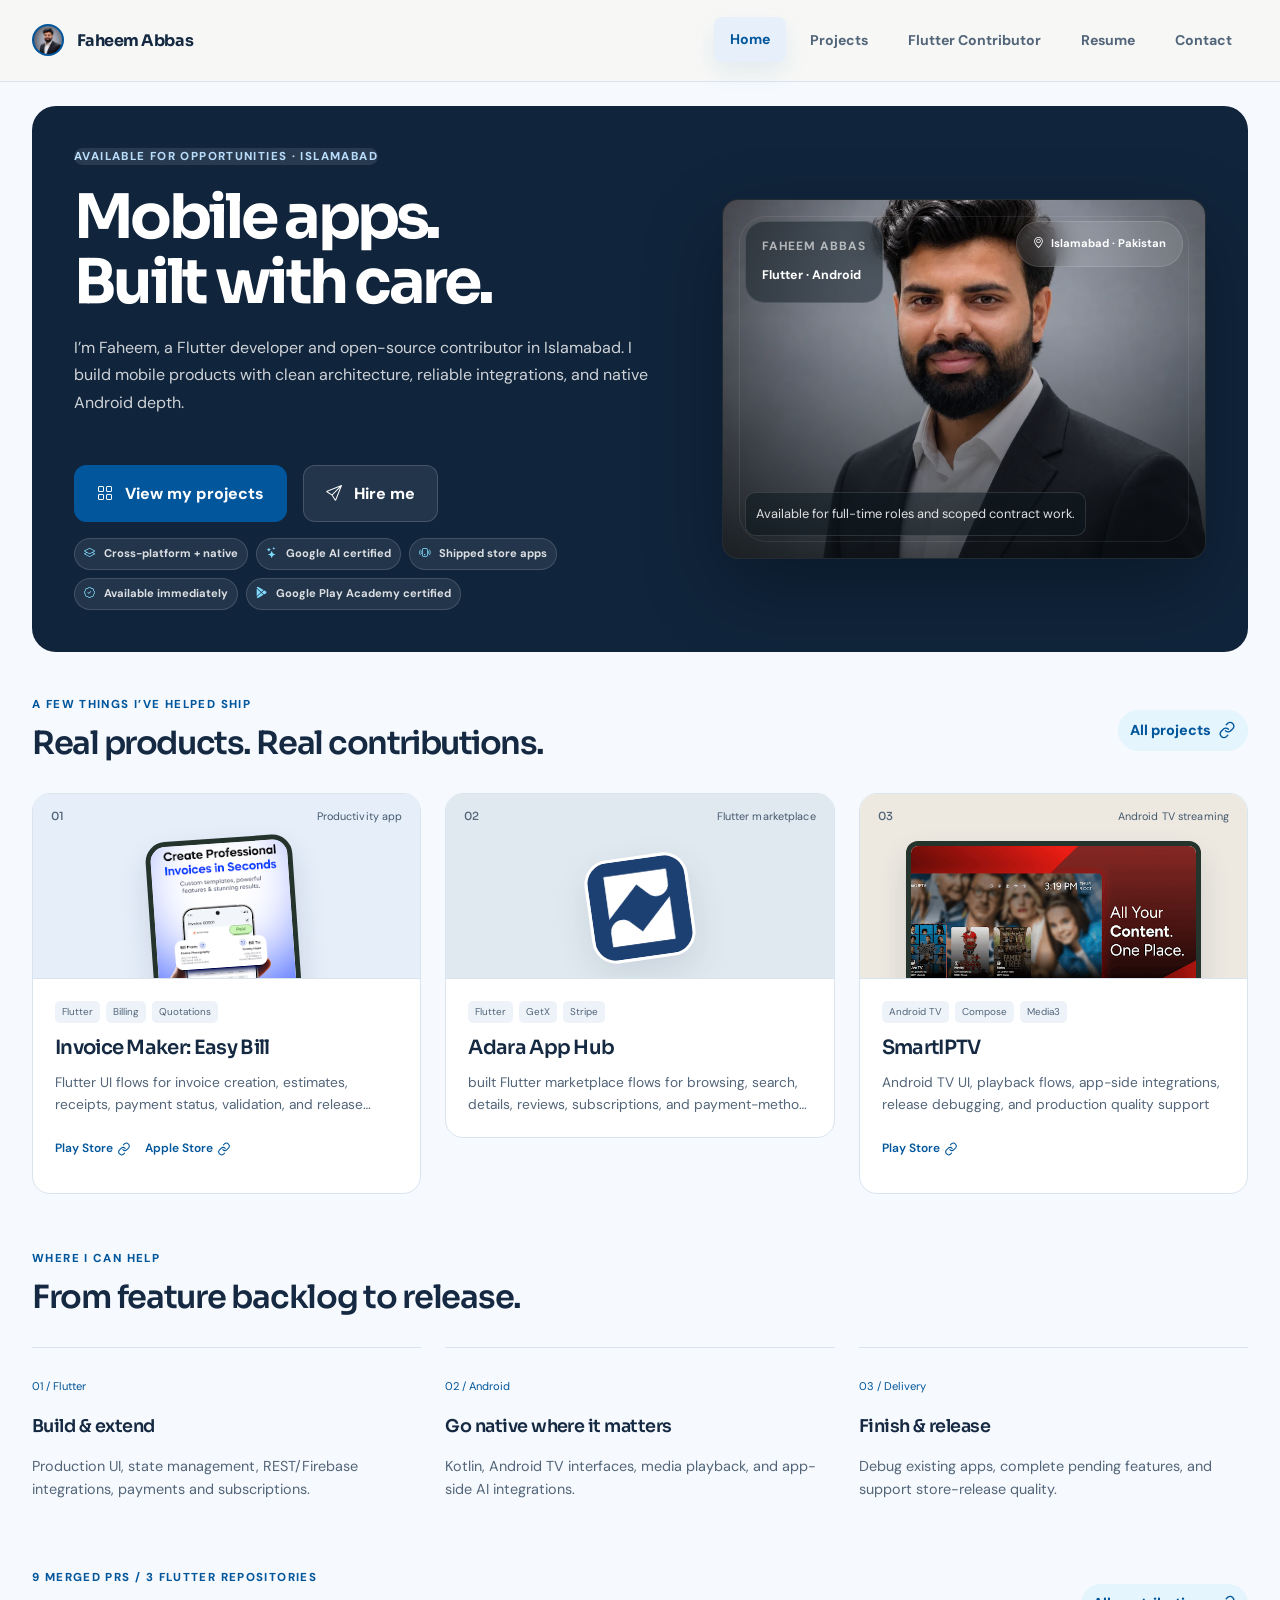
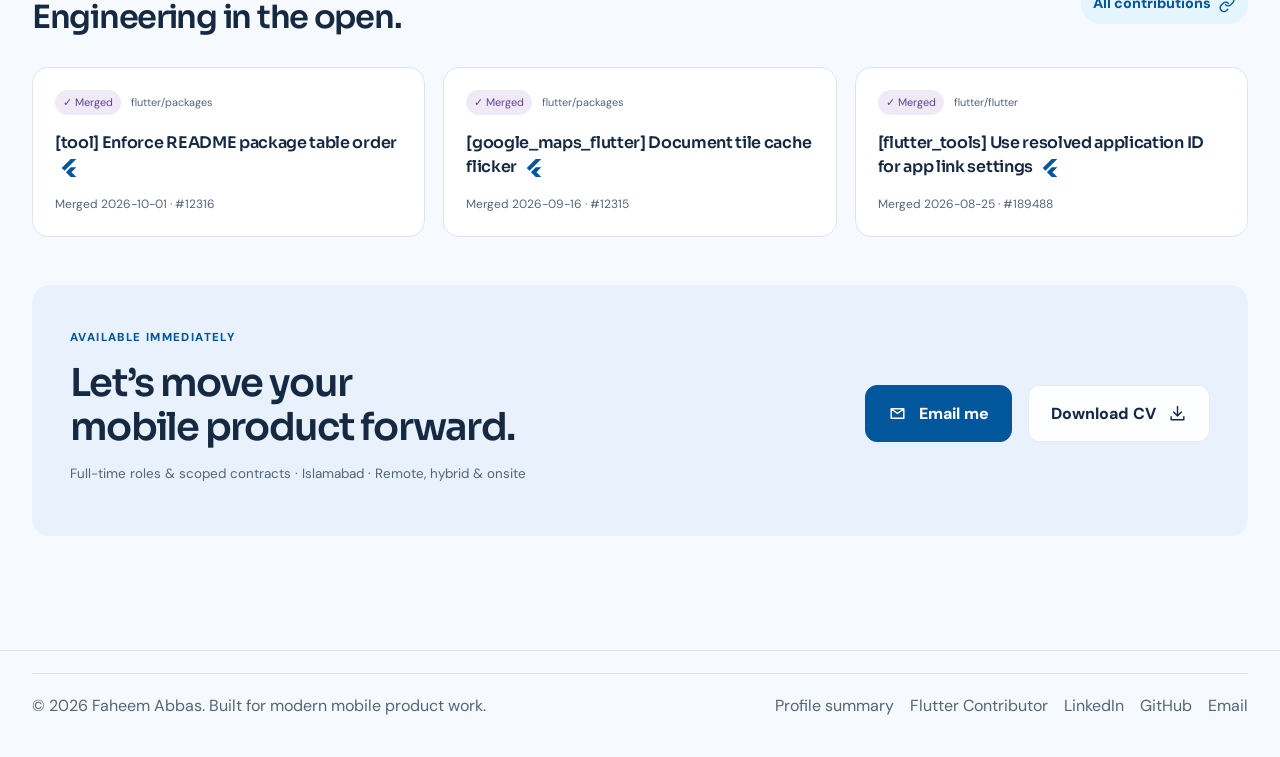
==== commit cc789539: "Identify merged contribution links with Flutter icons" ====
--- a/index.html
+++ b/index.html
@@ -144,7 +144,7 @@
   "url": "https://faheemabbas766.github.io/",
   "description": "Portfolio of Faheem Abbas, a Flutter developer in Pakistan building Android and iOS mobile products."
 }</script>
-      <link href="css/refresh.css" rel="stylesheet" />
+      <link href="css/refresh.css?v=20261006-3" rel="stylesheet" />
   <link rel="alternate" type="text/markdown" href="https://faheemabbas766.github.io/profile.md" title="Public professional profile" />
 <link rel="alternate" type="application/json" href="https://faheemabbas766.github.io/profile.json" title="Structured public profile" />
 <script type="application/ld+json">{"@context": "https://schema.org", "@type": "ProfilePage", "@id": "https://faheemabbas766.github.io/#profile", "url": "https://faheemabbas766.github.io/", "dateModified": "2026-10-06", "mainEntity": {"@id": "https://faheemabbas766.github.io/#faheem-abbas"}}</script></head>
@@ -239,7 +239,7 @@
       </section>
 
       <section class="container home-work"><div class="home-work-head"><div><div class="eyebrow">A few things I’ve helped ship</div><h2>Real products. Real contributions.</h2></div><a class="text-link" href="projects.html">All projects <svg class="ui-icon" viewBox="0 0 24 24" fill="none" stroke="currentColor" stroke-width="1.8" stroke-linecap="round" stroke-linejoin="round" aria-hidden="true" focusable="false"><path d="M10 13a5 5 0 0 0 7 0l3-3a5 5 0 0 0-7-7l-2 2 M14 11a5 5 0 0 0-7 0l-3 3a5 5 0 0 0 7 7l2-2" /></svg></a></div><div class="work-grid"><article class="work-card" id="invoice-maker-easy-bill" data-category="flutter"><div class="work-stage stage-0"><span class="work-number">01</span><span class="work-platform">Productivity app</span><img class="work-screen" src="assets/store/invoice-maker-shot-1.png" alt="Invoice Maker: Easy Bill app preview" width="360" height="640" loading="eager" decoding="async"></div><div class="work-body"><div class="work-tags"><span>Flutter</span><span>Billing</span><span>Quotations</span></div><h3>Invoice Maker: Easy Bill</h3><p class="work-role">Flutter UI flows for invoice creation, estimates, receipts, payment status, validation, and release polish</p><div class="work-actions"><a href="https://play.google.com/store/apps/details?hl=en_US&amp;id=com.invoice.bill.ai" target="_blank" rel="noopener noreferrer">Play Store <svg class="ui-icon" viewBox="0 0 24 24" fill="none" stroke="currentColor" stroke-width="1.8" stroke-linecap="round" stroke-linejoin="round" aria-hidden="true" focusable="false"><path d="M10 13a5 5 0 0 0 7 0l3-3a5 5 0 0 0-7-7l-2 2 M14 11a5 5 0 0 0-7 0l-3 3a5 5 0 0 0 7 7l2-2" /></svg></a><a href="https://apps.apple.com/us/app/invoice-maker-easy-bill/id6742652909" target="_blank" rel="noopener noreferrer">Apple Store <svg class="ui-icon" viewBox="0 0 24 24" fill="none" stroke="currentColor" stroke-width="1.8" stroke-linecap="round" stroke-linejoin="round" aria-hidden="true" focusable="false"><path d="M10 13a5 5 0 0 0 7 0l3-3a5 5 0 0 0-7-7l-2 2 M14 11a5 5 0 0 0-7 0l-3 3a5 5 0 0 0 7 7l2-2" /></svg></a></div></div></article><article class="work-card" id="adara-app-hub" data-category="flutter"><div class="work-stage stage-1"><span class="work-number">02</span><span class="work-platform">Flutter marketplace</span><div class="work-symbol"><img src="assets/projects/adara-app-hub.png" alt="" width="100" height="100"></div></div><div class="work-body"><div class="work-tags"><span>Flutter</span><span>GetX</span><span>Stripe</span></div><h3>Adara App Hub</h3><p class="work-role">built Flutter marketplace flows for browsing, search, details, reviews, subscriptions, and payment-method screens</p></div></article><article class="work-card" id="smartiptv" data-category="android"><div class="work-stage stage-2"><span class="work-number">03</span><span class="work-platform">Android TV streaming</span><img class="work-screen" src="assets/store/smartiptv-shot-1.png" alt="SmartIPTV app preview" width="360" height="640" loading="eager" decoding="async"></div><div class="work-body"><div class="work-tags"><span>Android TV</span><span>Compose</span><span>Media3</span></div><h3>SmartIPTV</h3><p class="work-role">Android TV UI, playback flows, app-side integrations, release debugging, and production quality support</p><div class="work-actions"><a href="https://play.google.com/store/apps/details?id=com.invotyx.tv.smartiptv" target="_blank" rel="noopener noreferrer">Play Store <svg class="ui-icon" viewBox="0 0 24 24" fill="none" stroke="currentColor" stroke-width="1.8" stroke-linecap="round" stroke-linejoin="round" aria-hidden="true" focusable="false"><path d="M10 13a5 5 0 0 0 7 0l3-3a5 5 0 0 0-7-7l-2 2 M14 11a5 5 0 0 0-7 0l-3 3a5 5 0 0 0 7 7l2-2" /></svg></a></div></div></article></div></section>
-<section class="container services-section"><div class="home-work-head"><div><div class="eyebrow">Where I can help</div><h2>From feature backlog to release.</h2></div></div><div class="service-grid"><article><span>01 / Flutter</span><h3>Build & extend</h3><p>Production UI, state management, REST/Firebase integrations, payments and subscriptions.</p></article><article><span>02 / Android</span><h3>Go native where it matters</h3><p>Kotlin, Android TV interfaces, media playback, and app-side AI integrations.</p></article><article><span>03 / Delivery</span><h3>Finish & release</h3><p>Debug existing apps, complete pending features, and support store-release quality.</p></article></div></section><section class="container pr-section"><div class="home-work-head"><div><div class="eyebrow">9 merged PRs / 3 Flutter repositories</div><h2>Engineering in the open.</h2></div><a class="text-link" href="flutter-contributors-pakistan.html">All contributions <svg class="ui-icon" viewBox="0 0 24 24" fill="none" stroke="currentColor" stroke-width="1.8" stroke-linecap="round" stroke-linejoin="round" aria-hidden="true" focusable="false"><path d="M10 13a5 5 0 0 0 7 0l3-3a5 5 0 0 0-7-7l-2 2 M14 11a5 5 0 0 0-7 0l-3 3a5 5 0 0 0 7 7l2-2" /></svg></a></div><div class="pr-grid"><article class="pr-card"><div class="pr-meta"><span class="merged-badge">✓ Merged</span><span>flutter/packages</span></div><h3><a href="https://github.com/flutter/packages/pull/12316" target="_blank" rel="noopener noreferrer">[tool] Enforce README package table order <svg class="ui-icon" viewBox="0 0 24 24" fill="none" stroke="currentColor" stroke-width="1.8" stroke-linecap="round" stroke-linejoin="round" aria-hidden="true" focusable="false"><path d="M10 13a5 5 0 0 0 7 0l3-3a5 5 0 0 0-7-7l-2 2 M14 11a5 5 0 0 0-7 0l-3 3a5 5 0 0 0 7 7l2-2" /></svg></a></h3><p>Merged <time datetime="2026-10-01">2026-10-01</time> · #12316</p></article><article class="pr-card"><div class="pr-meta"><span class="merged-badge">✓ Merged</span><span>flutter/packages</span></div><h3><a href="https://github.com/flutter/packages/pull/12315" target="_blank" rel="noopener noreferrer">[google_maps_flutter] Document tile cache flicker <svg class="ui-icon" viewBox="0 0 24 24" fill="none" stroke="currentColor" stroke-width="1.8" stroke-linecap="round" stroke-linejoin="round" aria-hidden="true" focusable="false"><path d="M10 13a5 5 0 0 0 7 0l3-3a5 5 0 0 0-7-7l-2 2 M14 11a5 5 0 0 0-7 0l-3 3a5 5 0 0 0 7 7l2-2" /></svg></a></h3><p>Merged <time datetime="2026-09-16">2026-09-16</time> · #12315</p></article><article class="pr-card"><div class="pr-meta"><span class="merged-badge">✓ Merged</span><span>flutter/flutter</span></div><h3><a href="https://github.com/flutter/flutter/pull/189488" target="_blank" rel="noopener noreferrer">[flutter_tools] Use resolved application ID for app link settings <svg class="ui-icon" viewBox="0 0 24 24" fill="none" stroke="currentColor" stroke-width="1.8" stroke-linecap="round" stroke-linejoin="round" aria-hidden="true" focusable="false"><path d="M10 13a5 5 0 0 0 7 0l3-3a5 5 0 0 0-7-7l-2 2 M14 11a5 5 0 0 0-7 0l-3 3a5 5 0 0 0 7 7l2-2" /></svg></a></h3><p>Merged <time datetime="2026-08-25">2026-08-25</time> · #189488</p></article></div></section><section class="container work-end"><div><div class="eyebrow">Available immediately</div><h2>Let’s move your<br>mobile product forward.</h2><p>Full-time roles & scoped contracts · Islamabad · Remote, hybrid & onsite</p></div><div class="button-row"><a class="button" href="mailto:faheemabbas766@gmail.com"><svg class="ui-icon" viewBox="0 0 24 24" fill="none" stroke="currentColor" stroke-width="1.8" stroke-linecap="round" stroke-linejoin="round" aria-hidden="true" focusable="false"><path d="M4 6h16v12H4z M4 6l8 6 8-6" /></svg> Email me</a><a class="button-secondary" href="assets/Faheem_Abbas_Flutter_Developer_CV.pdf" download>Download CV <svg class="ui-icon" viewBox="0 0 24 24" fill="none" stroke="currentColor" stroke-width="1.8" stroke-linecap="round" stroke-linejoin="round" aria-hidden="true" focusable="false"><path d="M12 3v12 m-5-5 5 5 5-5 M4 16v4h16v-4" /></svg></a></div></section></main>
+<section class="container services-section"><div class="home-work-head"><div><div class="eyebrow">Where I can help</div><h2>From feature backlog to release.</h2></div></div><div class="service-grid"><article><span>01 / Flutter</span><h3>Build & extend</h3><p>Production UI, state management, REST/Firebase integrations, payments and subscriptions.</p></article><article><span>02 / Android</span><h3>Go native where it matters</h3><p>Kotlin, Android TV interfaces, media playback, and app-side AI integrations.</p></article><article><span>03 / Delivery</span><h3>Finish & release</h3><p>Debug existing apps, complete pending features, and support store-release quality.</p></article></div></section><section class="container pr-section"><div class="home-work-head"><div><div class="eyebrow">9 merged PRs / 3 Flutter repositories</div><h2>Engineering in the open.</h2></div><a class="text-link" href="flutter-contributors-pakistan.html">All contributions <svg class="ui-icon" viewBox="0 0 24 24" fill="none" stroke="currentColor" stroke-width="1.8" stroke-linecap="round" stroke-linejoin="round" aria-hidden="true" focusable="false"><path d="M10 13a5 5 0 0 0 7 0l3-3a5 5 0 0 0-7-7l-2 2 M14 11a5 5 0 0 0-7 0l-3 3a5 5 0 0 0 7 7l2-2" /></svg></a></div><div class="pr-grid"><article class="pr-card"><div class="pr-meta"><span class="merged-badge">✓ Merged</span><span>flutter/packages</span></div><h3><a href="https://github.com/flutter/packages/pull/12316" target="_blank" rel="noopener noreferrer">[tool] Enforce README package table order <img class="framework-icon" src="assets/flutter-mark.svg" alt="" width="18" height="18" /></a></h3><p>Merged <time datetime="2026-10-01">2026-10-01</time> · #12316</p></article><article class="pr-card"><div class="pr-meta"><span class="merged-badge">✓ Merged</span><span>flutter/packages</span></div><h3><a href="https://github.com/flutter/packages/pull/12315" target="_blank" rel="noopener noreferrer">[google_maps_flutter] Document tile cache flicker <img class="framework-icon" src="assets/flutter-mark.svg" alt="" width="18" height="18" /></a></h3><p>Merged <time datetime="2026-09-16">2026-09-16</time> · #12315</p></article><article class="pr-card"><div class="pr-meta"><span class="merged-badge">✓ Merged</span><span>flutter/flutter</span></div><h3><a href="https://github.com/flutter/flutter/pull/189488" target="_blank" rel="noopener noreferrer">[flutter_tools] Use resolved application ID for app link settings <img class="framework-icon" src="assets/flutter-mark.svg" alt="" width="18" height="18" /></a></h3><p>Merged <time datetime="2026-08-25">2026-08-25</time> · #189488</p></article></div></section><section class="container work-end"><div><div class="eyebrow">Available immediately</div><h2>Let’s move your<br>mobile product forward.</h2><p>Full-time roles & scoped contracts · Islamabad · Remote, hybrid & onsite</p></div><div class="button-row"><a class="button" href="mailto:faheemabbas766@gmail.com"><svg class="ui-icon" viewBox="0 0 24 24" fill="none" stroke="currentColor" stroke-width="1.8" stroke-linecap="round" stroke-linejoin="round" aria-hidden="true" focusable="false"><path d="M4 6h16v12H4z M4 6l8 6 8-6" /></svg> Email me</a><a class="button-secondary" href="assets/Faheem_Abbas_Flutter_Developer_CV.pdf" download>Download CV <svg class="ui-icon" viewBox="0 0 24 24" fill="none" stroke="currentColor" stroke-width="1.8" stroke-linecap="round" stroke-linejoin="round" aria-hidden="true" focusable="false"><path d="M12 3v12 m-5-5 5 5 5-5 M4 16v4h16v-4" /></svg></a></div></section></main>
 
     <footer class="footer">
       <div class="container footer-inner">
@@ -253,6 +253,6 @@
       </div>
     </footer>
 
-    <script src="js/site.js" defer></script>
+    <script src="js/site.js?v=20261006-3" defer></script>
   </body>
 </html>
--- a/css/refresh.css
+++ b/css/refresh.css
@@ -33,3 +33,5 @@
 .profile-summary{max-width:900px;padding:28px;background:#fff;border:1px solid var(--line);border-radius:18px;overflow-wrap:anywhere}.profile-summary h2{font:600 1.2rem Sora;margin-top:28px}.profile-summary h2:first-child{margin-top:0}.profile-summary a{color:var(--brand);text-decoration:underline;text-underline-offset:3px}.profile-summary li{margin:10px 0;font-size:.9rem}.profile-summary p{color:var(--muted)}
 
 .ui-icon{display:inline-block;width:18px;height:18px;flex-shrink:0;vertical-align:middle}.button .ui-icon,.button-secondary .ui-icon{width:19px;height:19px}.work-actions .ui-icon,.pr-card .ui-icon{width:14px;height:14px}.pr-card h3 a{display:inline}.availability-link>.ui-icon{width:16px;height:16px}.work-details summary>.ui-icon{width:16px;height:16px}
+
+.framework-icon{display:inline-block;width:18px;height:18px;object-fit:contain;vertical-align:middle;margin-left:5px}
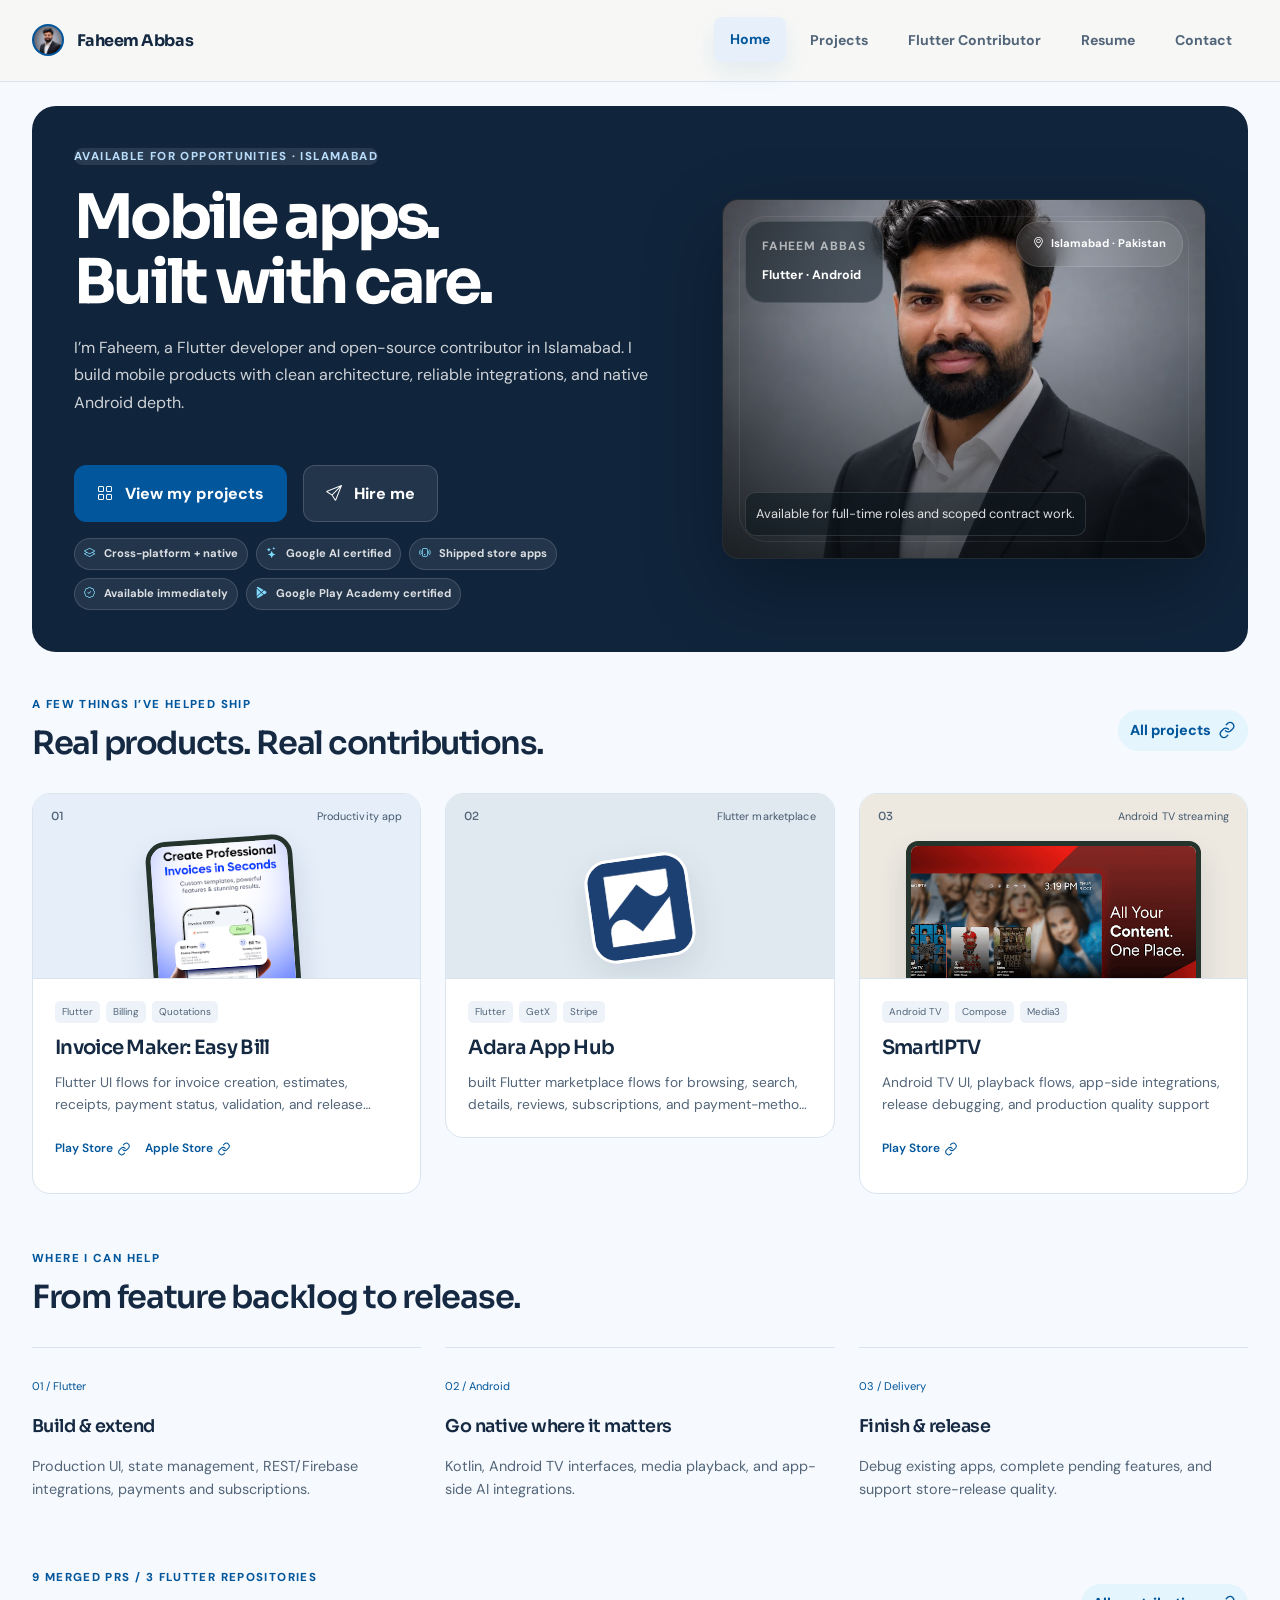
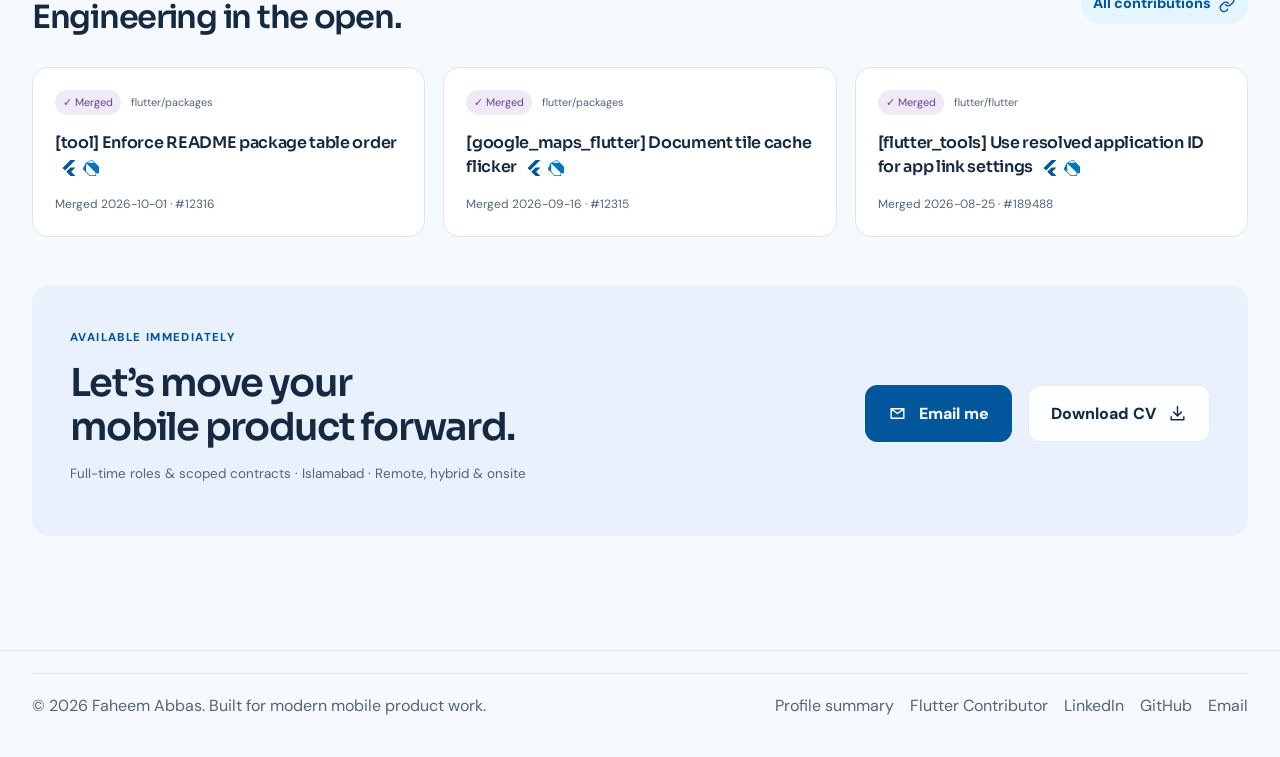
==== commit c7045292: "Pair Flutter and Dart marks on merged contributions" ====
--- a/index.html
+++ b/index.html
@@ -144,7 +144,7 @@
   "url": "https://faheemabbas766.github.io/",
   "description": "Portfolio of Faheem Abbas, a Flutter developer in Pakistan building Android and iOS mobile products."
 }</script>
-      <link href="css/refresh.css?v=20261006-3" rel="stylesheet" />
+      <link href="css/refresh.css?v=20261006-4" rel="stylesheet" />
   <link rel="alternate" type="text/markdown" href="https://faheemabbas766.github.io/profile.md" title="Public professional profile" />
 <link rel="alternate" type="application/json" href="https://faheemabbas766.github.io/profile.json" title="Structured public profile" />
 <script type="application/ld+json">{"@context": "https://schema.org", "@type": "ProfilePage", "@id": "https://faheemabbas766.github.io/#profile", "url": "https://faheemabbas766.github.io/", "dateModified": "2026-10-06", "mainEntity": {"@id": "https://faheemabbas766.github.io/#faheem-abbas"}}</script></head>
@@ -239,7 +239,7 @@
       </section>
 
       <section class="container home-work"><div class="home-work-head"><div><div class="eyebrow">A few things I’ve helped ship</div><h2>Real products. Real contributions.</h2></div><a class="text-link" href="projects.html">All projects <svg class="ui-icon" viewBox="0 0 24 24" fill="none" stroke="currentColor" stroke-width="1.8" stroke-linecap="round" stroke-linejoin="round" aria-hidden="true" focusable="false"><path d="M10 13a5 5 0 0 0 7 0l3-3a5 5 0 0 0-7-7l-2 2 M14 11a5 5 0 0 0-7 0l-3 3a5 5 0 0 0 7 7l2-2" /></svg></a></div><div class="work-grid"><article class="work-card" id="invoice-maker-easy-bill" data-category="flutter"><div class="work-stage stage-0"><span class="work-number">01</span><span class="work-platform">Productivity app</span><img class="work-screen" src="assets/store/invoice-maker-shot-1.png" alt="Invoice Maker: Easy Bill app preview" width="360" height="640" loading="eager" decoding="async"></div><div class="work-body"><div class="work-tags"><span>Flutter</span><span>Billing</span><span>Quotations</span></div><h3>Invoice Maker: Easy Bill</h3><p class="work-role">Flutter UI flows for invoice creation, estimates, receipts, payment status, validation, and release polish</p><div class="work-actions"><a href="https://play.google.com/store/apps/details?hl=en_US&amp;id=com.invoice.bill.ai" target="_blank" rel="noopener noreferrer">Play Store <svg class="ui-icon" viewBox="0 0 24 24" fill="none" stroke="currentColor" stroke-width="1.8" stroke-linecap="round" stroke-linejoin="round" aria-hidden="true" focusable="false"><path d="M10 13a5 5 0 0 0 7 0l3-3a5 5 0 0 0-7-7l-2 2 M14 11a5 5 0 0 0-7 0l-3 3a5 5 0 0 0 7 7l2-2" /></svg></a><a href="https://apps.apple.com/us/app/invoice-maker-easy-bill/id6742652909" target="_blank" rel="noopener noreferrer">Apple Store <svg class="ui-icon" viewBox="0 0 24 24" fill="none" stroke="currentColor" stroke-width="1.8" stroke-linecap="round" stroke-linejoin="round" aria-hidden="true" focusable="false"><path d="M10 13a5 5 0 0 0 7 0l3-3a5 5 0 0 0-7-7l-2 2 M14 11a5 5 0 0 0-7 0l-3 3a5 5 0 0 0 7 7l2-2" /></svg></a></div></div></article><article class="work-card" id="adara-app-hub" data-category="flutter"><div class="work-stage stage-1"><span class="work-number">02</span><span class="work-platform">Flutter marketplace</span><div class="work-symbol"><img src="assets/projects/adara-app-hub.png" alt="" width="100" height="100"></div></div><div class="work-body"><div class="work-tags"><span>Flutter</span><span>GetX</span><span>Stripe</span></div><h3>Adara App Hub</h3><p class="work-role">built Flutter marketplace flows for browsing, search, details, reviews, subscriptions, and payment-method screens</p></div></article><article class="work-card" id="smartiptv" data-category="android"><div class="work-stage stage-2"><span class="work-number">03</span><span class="work-platform">Android TV streaming</span><img class="work-screen" src="assets/store/smartiptv-shot-1.png" alt="SmartIPTV app preview" width="360" height="640" loading="eager" decoding="async"></div><div class="work-body"><div class="work-tags"><span>Android TV</span><span>Compose</span><span>Media3</span></div><h3>SmartIPTV</h3><p class="work-role">Android TV UI, playback flows, app-side integrations, release debugging, and production quality support</p><div class="work-actions"><a href="https://play.google.com/store/apps/details?id=com.invotyx.tv.smartiptv" target="_blank" rel="noopener noreferrer">Play Store <svg class="ui-icon" viewBox="0 0 24 24" fill="none" stroke="currentColor" stroke-width="1.8" stroke-linecap="round" stroke-linejoin="round" aria-hidden="true" focusable="false"><path d="M10 13a5 5 0 0 0 7 0l3-3a5 5 0 0 0-7-7l-2 2 M14 11a5 5 0 0 0-7 0l-3 3a5 5 0 0 0 7 7l2-2" /></svg></a></div></div></article></div></section>
-<section class="container services-section"><div class="home-work-head"><div><div class="eyebrow">Where I can help</div><h2>From feature backlog to release.</h2></div></div><div class="service-grid"><article><span>01 / Flutter</span><h3>Build & extend</h3><p>Production UI, state management, REST/Firebase integrations, payments and subscriptions.</p></article><article><span>02 / Android</span><h3>Go native where it matters</h3><p>Kotlin, Android TV interfaces, media playback, and app-side AI integrations.</p></article><article><span>03 / Delivery</span><h3>Finish & release</h3><p>Debug existing apps, complete pending features, and support store-release quality.</p></article></div></section><section class="container pr-section"><div class="home-work-head"><div><div class="eyebrow">9 merged PRs / 3 Flutter repositories</div><h2>Engineering in the open.</h2></div><a class="text-link" href="flutter-contributors-pakistan.html">All contributions <svg class="ui-icon" viewBox="0 0 24 24" fill="none" stroke="currentColor" stroke-width="1.8" stroke-linecap="round" stroke-linejoin="round" aria-hidden="true" focusable="false"><path d="M10 13a5 5 0 0 0 7 0l3-3a5 5 0 0 0-7-7l-2 2 M14 11a5 5 0 0 0-7 0l-3 3a5 5 0 0 0 7 7l2-2" /></svg></a></div><div class="pr-grid"><article class="pr-card"><div class="pr-meta"><span class="merged-badge">✓ Merged</span><span>flutter/packages</span></div><h3><a href="https://github.com/flutter/packages/pull/12316" target="_blank" rel="noopener noreferrer">[tool] Enforce README package table order <img class="framework-icon" src="assets/flutter-mark.svg" alt="" width="18" height="18" /></a></h3><p>Merged <time datetime="2026-10-01">2026-10-01</time> · #12316</p></article><article class="pr-card"><div class="pr-meta"><span class="merged-badge">✓ Merged</span><span>flutter/packages</span></div><h3><a href="https://github.com/flutter/packages/pull/12315" target="_blank" rel="noopener noreferrer">[google_maps_flutter] Document tile cache flicker <img class="framework-icon" src="assets/flutter-mark.svg" alt="" width="18" height="18" /></a></h3><p>Merged <time datetime="2026-09-16">2026-09-16</time> · #12315</p></article><article class="pr-card"><div class="pr-meta"><span class="merged-badge">✓ Merged</span><span>flutter/flutter</span></div><h3><a href="https://github.com/flutter/flutter/pull/189488" target="_blank" rel="noopener noreferrer">[flutter_tools] Use resolved application ID for app link settings <img class="framework-icon" src="assets/flutter-mark.svg" alt="" width="18" height="18" /></a></h3><p>Merged <time datetime="2026-08-25">2026-08-25</time> · #189488</p></article></div></section><section class="container work-end"><div><div class="eyebrow">Available immediately</div><h2>Let’s move your<br>mobile product forward.</h2><p>Full-time roles & scoped contracts · Islamabad · Remote, hybrid & onsite</p></div><div class="button-row"><a class="button" href="mailto:faheemabbas766@gmail.com"><svg class="ui-icon" viewBox="0 0 24 24" fill="none" stroke="currentColor" stroke-width="1.8" stroke-linecap="round" stroke-linejoin="round" aria-hidden="true" focusable="false"><path d="M4 6h16v12H4z M4 6l8 6 8-6" /></svg> Email me</a><a class="button-secondary" href="assets/Faheem_Abbas_Flutter_Developer_CV.pdf" download>Download CV <svg class="ui-icon" viewBox="0 0 24 24" fill="none" stroke="currentColor" stroke-width="1.8" stroke-linecap="round" stroke-linejoin="round" aria-hidden="true" focusable="false"><path d="M12 3v12 m-5-5 5 5 5-5 M4 16v4h16v-4" /></svg></a></div></section></main>
+<section class="container services-section"><div class="home-work-head"><div><div class="eyebrow">Where I can help</div><h2>From feature backlog to release.</h2></div></div><div class="service-grid"><article><span>01 / Flutter</span><h3>Build & extend</h3><p>Production UI, state management, REST/Firebase integrations, payments and subscriptions.</p></article><article><span>02 / Android</span><h3>Go native where it matters</h3><p>Kotlin, Android TV interfaces, media playback, and app-side AI integrations.</p></article><article><span>03 / Delivery</span><h3>Finish & release</h3><p>Debug existing apps, complete pending features, and support store-release quality.</p></article></div></section><section class="container pr-section"><div class="home-work-head"><div><div class="eyebrow">9 merged PRs / 3 Flutter repositories</div><h2>Engineering in the open.</h2></div><a class="text-link" href="flutter-contributors-pakistan.html">All contributions <svg class="ui-icon" viewBox="0 0 24 24" fill="none" stroke="currentColor" stroke-width="1.8" stroke-linecap="round" stroke-linejoin="round" aria-hidden="true" focusable="false"><path d="M10 13a5 5 0 0 0 7 0l3-3a5 5 0 0 0-7-7l-2 2 M14 11a5 5 0 0 0-7 0l-3 3a5 5 0 0 0 7 7l2-2" /></svg></a></div><div class="pr-grid"><article class="pr-card"><div class="pr-meta"><span class="merged-badge">✓ Merged</span><span>flutter/packages</span></div><h3><a href="https://github.com/flutter/packages/pull/12316" target="_blank" rel="noopener noreferrer">[tool] Enforce README package table order <span class="framework-icons" aria-hidden="true"><img class="framework-icon" src="assets/flutter-mark.svg" alt="" width="18" height="18" /><img class="framework-icon" src="assets/dart-mark.svg" alt="" width="18" height="18" /></span></a></h3><p>Merged <time datetime="2026-10-01">2026-10-01</time> · #12316</p></article><article class="pr-card"><div class="pr-meta"><span class="merged-badge">✓ Merged</span><span>flutter/packages</span></div><h3><a href="https://github.com/flutter/packages/pull/12315" target="_blank" rel="noopener noreferrer">[google_maps_flutter] Document tile cache flicker <span class="framework-icons" aria-hidden="true"><img class="framework-icon" src="assets/flutter-mark.svg" alt="" width="18" height="18" /><img class="framework-icon" src="assets/dart-mark.svg" alt="" width="18" height="18" /></span></a></h3><p>Merged <time datetime="2026-09-16">2026-09-16</time> · #12315</p></article><article class="pr-card"><div class="pr-meta"><span class="merged-badge">✓ Merged</span><span>flutter/flutter</span></div><h3><a href="https://github.com/flutter/flutter/pull/189488" target="_blank" rel="noopener noreferrer">[flutter_tools] Use resolved application ID for app link settings <span class="framework-icons" aria-hidden="true"><img class="framework-icon" src="assets/flutter-mark.svg" alt="" width="18" height="18" /><img class="framework-icon" src="assets/dart-mark.svg" alt="" width="18" height="18" /></span></a></h3><p>Merged <time datetime="2026-08-25">2026-08-25</time> · #189488</p></article></div></section><section class="container work-end"><div><div class="eyebrow">Available immediately</div><h2>Let’s move your<br>mobile product forward.</h2><p>Full-time roles & scoped contracts · Islamabad · Remote, hybrid & onsite</p></div><div class="button-row"><a class="button" href="mailto:faheemabbas766@gmail.com"><svg class="ui-icon" viewBox="0 0 24 24" fill="none" stroke="currentColor" stroke-width="1.8" stroke-linecap="round" stroke-linejoin="round" aria-hidden="true" focusable="false"><path d="M4 6h16v12H4z M4 6l8 6 8-6" /></svg> Email me</a><a class="button-secondary" href="assets/Faheem_Abbas_Flutter_Developer_CV.pdf" download>Download CV <svg class="ui-icon" viewBox="0 0 24 24" fill="none" stroke="currentColor" stroke-width="1.8" stroke-linecap="round" stroke-linejoin="round" aria-hidden="true" focusable="false"><path d="M12 3v12 m-5-5 5 5 5-5 M4 16v4h16v-4" /></svg></a></div></section></main>
 
     <footer class="footer">
       <div class="container footer-inner">
@@ -253,6 +253,6 @@
       </div>
     </footer>
 
-    <script src="js/site.js?v=20261006-3" defer></script>
+    <script src="js/site.js?v=20261006-4" defer></script>
   </body>
 </html>
--- a/css/refresh.css
+++ b/css/refresh.css
@@ -35,3 +35,5 @@
 .ui-icon{display:inline-block;width:18px;height:18px;flex-shrink:0;vertical-align:middle}.button .ui-icon,.button-secondary .ui-icon{width:19px;height:19px}.work-actions .ui-icon,.pr-card .ui-icon{width:14px;height:14px}.pr-card h3 a{display:inline}.availability-link>.ui-icon{width:16px;height:16px}.work-details summary>.ui-icon{width:16px;height:16px}
 
 .framework-icon{display:inline-block;width:18px;height:18px;object-fit:contain;vertical-align:middle;margin-left:5px}
+
+.framework-icons{display:inline-flex;align-items:center;gap:6px;margin-left:6px;vertical-align:middle;white-space:nowrap}.framework-icons .framework-icon{margin-left:0;width:16px;height:16px}
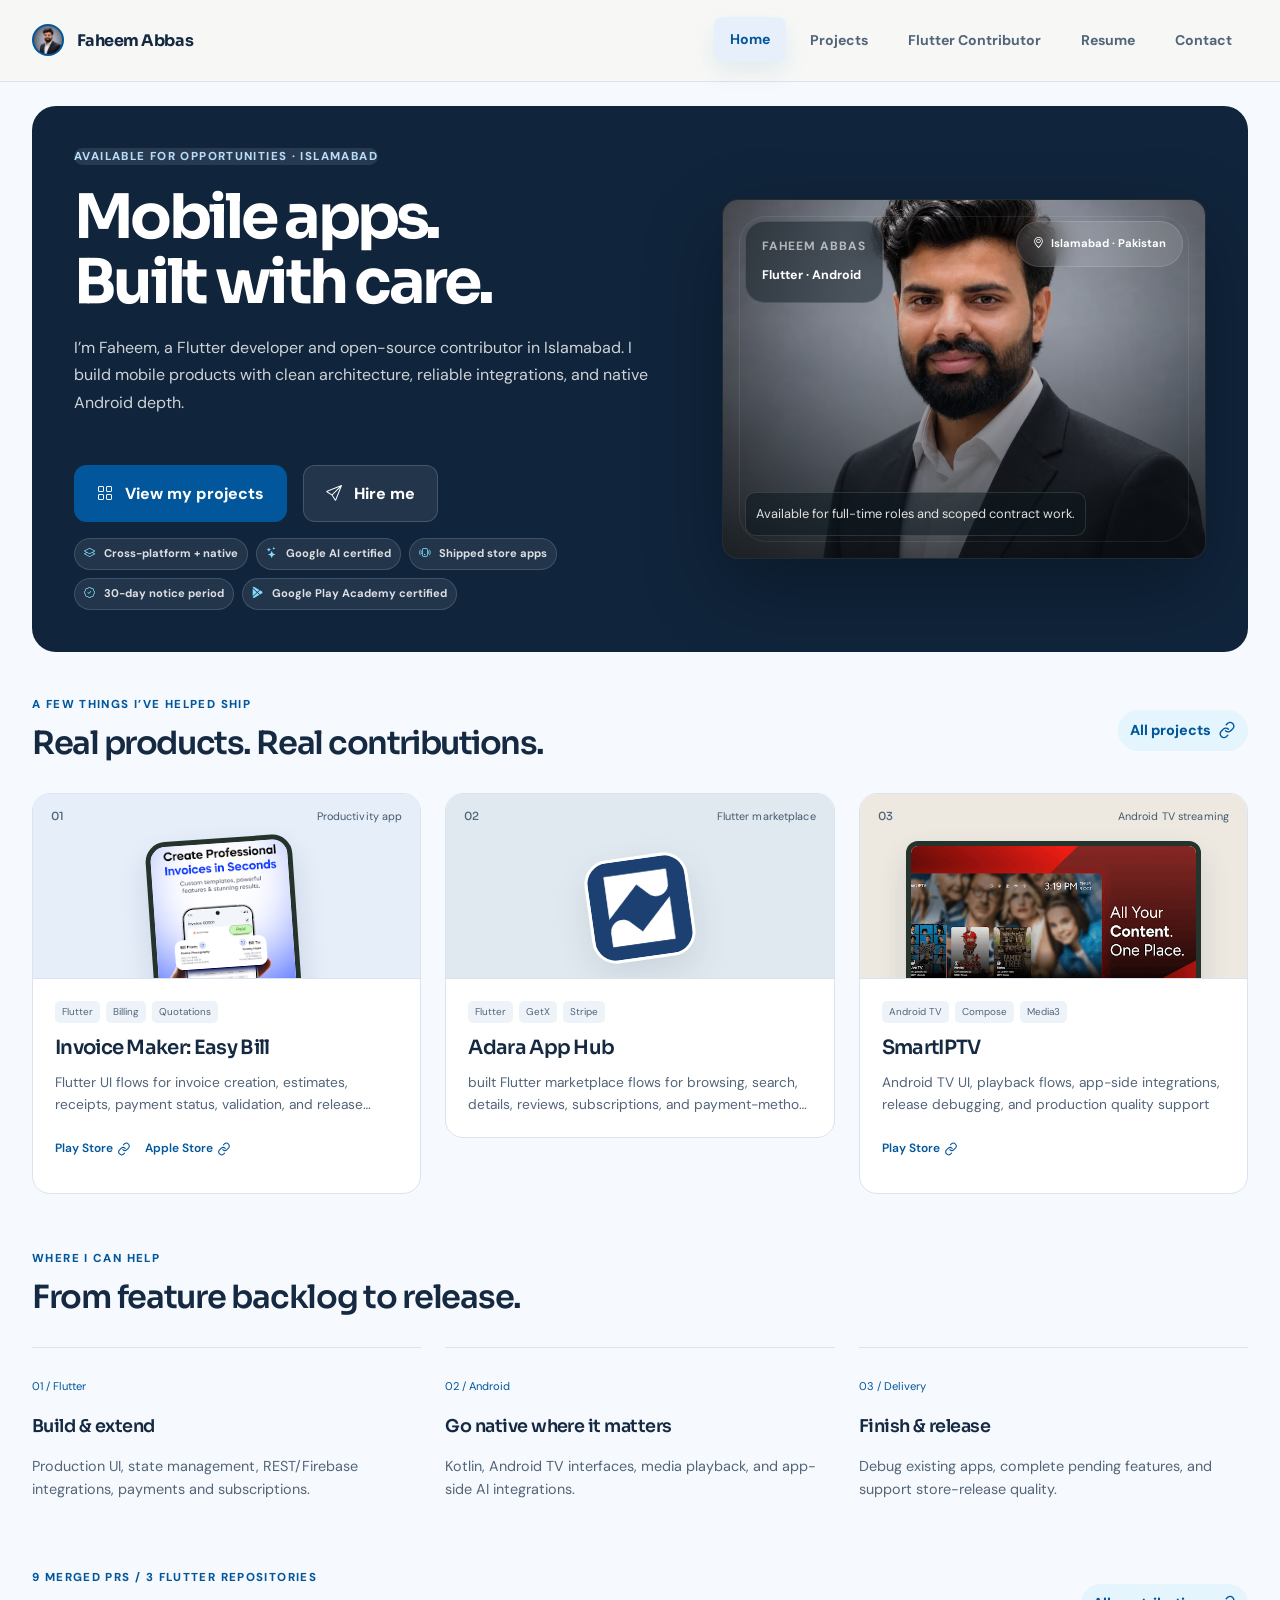
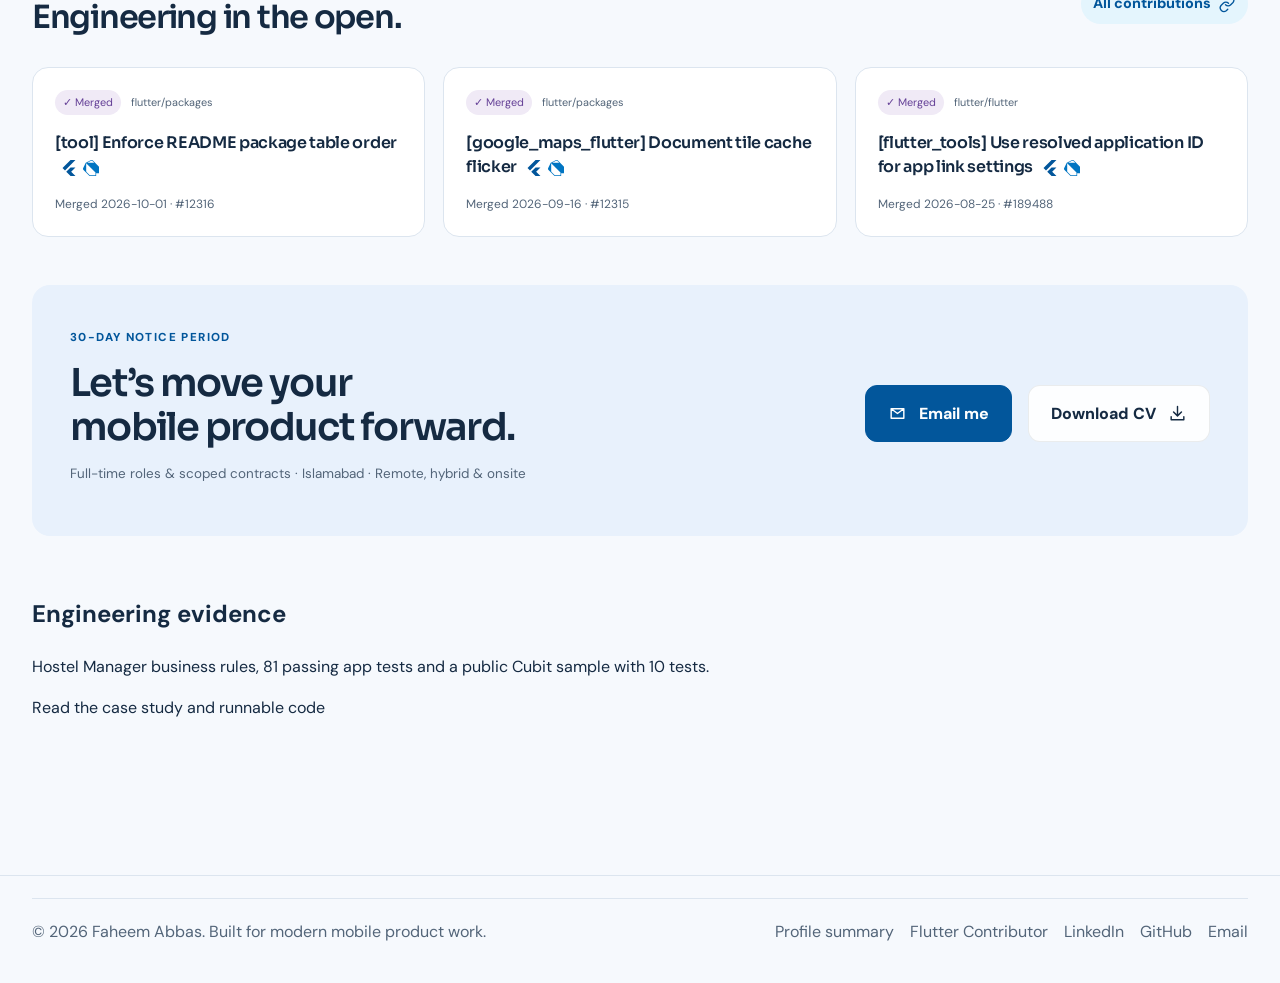
==== commit 63217276: "Clarify Flutter career scope and publish tested engineering evidence" ====
--- a/index.html
+++ b/index.html
@@ -98,52 +98,8 @@
     <link rel="preload" href="css/styles.min.css" as="style" />
     <link href="css/styles.min.css" rel="stylesheet" media="print" onload="this.media='all'" />
     <noscript><link href="css/styles.min.css" rel="stylesheet" /></noscript>
-    <script type="application/ld+json">{
-  "@context": "https://schema.org",
-  "@type": "Person",
-  "@id": "https://faheemabbas766.github.io/#faheem-abbas",
-  "name": "Faheem Abbas",
-  "url": "https://faheemabbas766.github.io/",
-  "jobTitle": "Flutter Developer and Mobile Software Engineer",
-  "description": "Flutter developer and mobile software engineer in Islamabad, Pakistan, available for full-time roles and scoped contracts.",
-  "email": "mailto:faheemabbas766@gmail.com",
-  "image": "https://faheemabbas766.github.io/assets/profile-hero.jpg",
-  "homeLocation": {
-    "@type": "Place",
-    "name": "Islamabad, Pakistan"
-  },
-  "sameAs": [
-    "https://github.com/faheemabbas766",
-    "https://www.linkedin.com/in/faheemabbas766/"
-  ],
-  "knowsAbout": [
-    "Flutter",
-    "Dart",
-    "Kotlin",
-    "Android TV",
-    "Firebase",
-    "REST APIs",
-    "Clean architecture",
-    "MVVM",
-    "BLoC",
-    "Provider",
-    "GetX",
-    "Media3",
-    "OpenAI API integrations",
-    "Mobile release support"
-  ],
-  "alumniOf": {
-    "@type": "CollegeOrUniversity",
-    "name": "PMAS Arid Agriculture University"
-  }
-}</script>
-    <script type="application/ld+json">{
-  "@context": "https://schema.org",
-  "@type": "WebSite",
-  "name": "Faheem Abbas Portfolio",
-  "url": "https://faheemabbas766.github.io/",
-  "description": "Portfolio of Faheem Abbas, a Flutter developer in Pakistan building Android and iOS mobile products."
-}</script>
+    <script type="application/ld+json">{"@context": "https://schema.org", "@type": "Person", "@id": "https://faheemabbas766.github.io/#faheem-abbas", "name": "Faheem Abbas", "url": "https://faheemabbas766.github.io/", "jobTitle": "Flutter Developer and Mobile Software Engineer", "description": "Flutter developer and mobile software engineer in Islamabad, Pakistan, available for full-time roles and scoped contracts.", "email": "mailto:faheemabbas766@gmail.com", "image": "https://faheemabbas766.github.io/assets/profile-hero.jpg", "homeLocation": {"@type": "Place", "name": "Islamabad, Pakistan"}, "sameAs": ["https://github.com/faheemabbas766", "https://www.linkedin.com/in/faheemabbas766/"], "knowsAbout": ["Flutter", "Dart", "Kotlin", "Android TV", "Firebase", "REST APIs", "Clean architecture", "MVVM", "BLoC", "Provider", "GetX", "Media3", "OpenAI API integrations", "Mobile release support"], "alumniOf": {"@type": "CollegeOrUniversity", "name": "PMAS Arid University"}}</script>
+    <script type="application/ld+json">{"@context": "https://schema.org", "@type": "WebSite", "name": "Faheem Abbas Portfolio", "url": "https://faheemabbas766.github.io/", "description": "Portfolio of Faheem Abbas, a Flutter developer in Pakistan building Android and iOS mobile products."}</script>
       <link href="css/refresh.css?v=20261006-4" rel="stylesheet" />
   <link rel="alternate" type="text/markdown" href="https://faheemabbas766.github.io/profile.md" title="Public professional profile" />
 <link rel="alternate" type="application/json" href="https://faheemabbas766.github.io/profile.json" title="Structured public profile" />
@@ -201,7 +157,7 @@
             </span>
             <span class="metric-chip">
               <i class="bi bi-patch-check"></i>
-              Available immediately
+              30-day notice period
             </span>
             <span class="metric-chip">
               <i class="bi bi-google-play"></i>
@@ -239,7 +195,7 @@
       </section>
 
       <section class="container home-work"><div class="home-work-head"><div><div class="eyebrow">A few things I’ve helped ship</div><h2>Real products. Real contributions.</h2></div><a class="text-link" href="projects.html">All projects <svg class="ui-icon" viewBox="0 0 24 24" fill="none" stroke="currentColor" stroke-width="1.8" stroke-linecap="round" stroke-linejoin="round" aria-hidden="true" focusable="false"><path d="M10 13a5 5 0 0 0 7 0l3-3a5 5 0 0 0-7-7l-2 2 M14 11a5 5 0 0 0-7 0l-3 3a5 5 0 0 0 7 7l2-2" /></svg></a></div><div class="work-grid"><article class="work-card" id="invoice-maker-easy-bill" data-category="flutter"><div class="work-stage stage-0"><span class="work-number">01</span><span class="work-platform">Productivity app</span><img class="work-screen" src="assets/store/invoice-maker-shot-1.png" alt="Invoice Maker: Easy Bill app preview" width="360" height="640" loading="eager" decoding="async"></div><div class="work-body"><div class="work-tags"><span>Flutter</span><span>Billing</span><span>Quotations</span></div><h3>Invoice Maker: Easy Bill</h3><p class="work-role">Flutter UI flows for invoice creation, estimates, receipts, payment status, validation, and release polish</p><div class="work-actions"><a href="https://play.google.com/store/apps/details?hl=en_US&amp;id=com.invoice.bill.ai" target="_blank" rel="noopener noreferrer">Play Store <svg class="ui-icon" viewBox="0 0 24 24" fill="none" stroke="currentColor" stroke-width="1.8" stroke-linecap="round" stroke-linejoin="round" aria-hidden="true" focusable="false"><path d="M10 13a5 5 0 0 0 7 0l3-3a5 5 0 0 0-7-7l-2 2 M14 11a5 5 0 0 0-7 0l-3 3a5 5 0 0 0 7 7l2-2" /></svg></a><a href="https://apps.apple.com/us/app/invoice-maker-easy-bill/id6742652909" target="_blank" rel="noopener noreferrer">Apple Store <svg class="ui-icon" viewBox="0 0 24 24" fill="none" stroke="currentColor" stroke-width="1.8" stroke-linecap="round" stroke-linejoin="round" aria-hidden="true" focusable="false"><path d="M10 13a5 5 0 0 0 7 0l3-3a5 5 0 0 0-7-7l-2 2 M14 11a5 5 0 0 0-7 0l-3 3a5 5 0 0 0 7 7l2-2" /></svg></a></div></div></article><article class="work-card" id="adara-app-hub" data-category="flutter"><div class="work-stage stage-1"><span class="work-number">02</span><span class="work-platform">Flutter marketplace</span><div class="work-symbol"><img src="assets/projects/adara-app-hub.png" alt="" width="100" height="100"></div></div><div class="work-body"><div class="work-tags"><span>Flutter</span><span>GetX</span><span>Stripe</span></div><h3>Adara App Hub</h3><p class="work-role">built Flutter marketplace flows for browsing, search, details, reviews, subscriptions, and payment-method screens</p></div></article><article class="work-card" id="smartiptv" data-category="android"><div class="work-stage stage-2"><span class="work-number">03</span><span class="work-platform">Android TV streaming</span><img class="work-screen" src="assets/store/smartiptv-shot-1.png" alt="SmartIPTV app preview" width="360" height="640" loading="eager" decoding="async"></div><div class="work-body"><div class="work-tags"><span>Android TV</span><span>Compose</span><span>Media3</span></div><h3>SmartIPTV</h3><p class="work-role">Android TV UI, playback flows, app-side integrations, release debugging, and production quality support</p><div class="work-actions"><a href="https://play.google.com/store/apps/details?id=com.invotyx.tv.smartiptv" target="_blank" rel="noopener noreferrer">Play Store <svg class="ui-icon" viewBox="0 0 24 24" fill="none" stroke="currentColor" stroke-width="1.8" stroke-linecap="round" stroke-linejoin="round" aria-hidden="true" focusable="false"><path d="M10 13a5 5 0 0 0 7 0l3-3a5 5 0 0 0-7-7l-2 2 M14 11a5 5 0 0 0-7 0l-3 3a5 5 0 0 0 7 7l2-2" /></svg></a></div></div></article></div></section>
-<section class="container services-section"><div class="home-work-head"><div><div class="eyebrow">Where I can help</div><h2>From feature backlog to release.</h2></div></div><div class="service-grid"><article><span>01 / Flutter</span><h3>Build & extend</h3><p>Production UI, state management, REST/Firebase integrations, payments and subscriptions.</p></article><article><span>02 / Android</span><h3>Go native where it matters</h3><p>Kotlin, Android TV interfaces, media playback, and app-side AI integrations.</p></article><article><span>03 / Delivery</span><h3>Finish & release</h3><p>Debug existing apps, complete pending features, and support store-release quality.</p></article></div></section><section class="container pr-section"><div class="home-work-head"><div><div class="eyebrow">9 merged PRs / 3 Flutter repositories</div><h2>Engineering in the open.</h2></div><a class="text-link" href="flutter-contributors-pakistan.html">All contributions <svg class="ui-icon" viewBox="0 0 24 24" fill="none" stroke="currentColor" stroke-width="1.8" stroke-linecap="round" stroke-linejoin="round" aria-hidden="true" focusable="false"><path d="M10 13a5 5 0 0 0 7 0l3-3a5 5 0 0 0-7-7l-2 2 M14 11a5 5 0 0 0-7 0l-3 3a5 5 0 0 0 7 7l2-2" /></svg></a></div><div class="pr-grid"><article class="pr-card"><div class="pr-meta"><span class="merged-badge">✓ Merged</span><span>flutter/packages</span></div><h3><a href="https://github.com/flutter/packages/pull/12316" target="_blank" rel="noopener noreferrer">[tool] Enforce README package table order <span class="framework-icons" aria-hidden="true"><img class="framework-icon" src="assets/flutter-mark.svg" alt="" width="18" height="18" /><img class="framework-icon" src="assets/dart-mark.svg" alt="" width="18" height="18" /></span></a></h3><p>Merged <time datetime="2026-10-01">2026-10-01</time> · #12316</p></article><article class="pr-card"><div class="pr-meta"><span class="merged-badge">✓ Merged</span><span>flutter/packages</span></div><h3><a href="https://github.com/flutter/packages/pull/12315" target="_blank" rel="noopener noreferrer">[google_maps_flutter] Document tile cache flicker <span class="framework-icons" aria-hidden="true"><img class="framework-icon" src="assets/flutter-mark.svg" alt="" width="18" height="18" /><img class="framework-icon" src="assets/dart-mark.svg" alt="" width="18" height="18" /></span></a></h3><p>Merged <time datetime="2026-09-16">2026-09-16</time> · #12315</p></article><article class="pr-card"><div class="pr-meta"><span class="merged-badge">✓ Merged</span><span>flutter/flutter</span></div><h3><a href="https://github.com/flutter/flutter/pull/189488" target="_blank" rel="noopener noreferrer">[flutter_tools] Use resolved application ID for app link settings <span class="framework-icons" aria-hidden="true"><img class="framework-icon" src="assets/flutter-mark.svg" alt="" width="18" height="18" /><img class="framework-icon" src="assets/dart-mark.svg" alt="" width="18" height="18" /></span></a></h3><p>Merged <time datetime="2026-08-25">2026-08-25</time> · #189488</p></article></div></section><section class="container work-end"><div><div class="eyebrow">Available immediately</div><h2>Let’s move your<br>mobile product forward.</h2><p>Full-time roles & scoped contracts · Islamabad · Remote, hybrid & onsite</p></div><div class="button-row"><a class="button" href="mailto:faheemabbas766@gmail.com"><svg class="ui-icon" viewBox="0 0 24 24" fill="none" stroke="currentColor" stroke-width="1.8" stroke-linecap="round" stroke-linejoin="round" aria-hidden="true" focusable="false"><path d="M4 6h16v12H4z M4 6l8 6 8-6" /></svg> Email me</a><a class="button-secondary" href="assets/Faheem_Abbas_Flutter_Developer_CV.pdf" download>Download CV <svg class="ui-icon" viewBox="0 0 24 24" fill="none" stroke="currentColor" stroke-width="1.8" stroke-linecap="round" stroke-linejoin="round" aria-hidden="true" focusable="false"><path d="M12 3v12 m-5-5 5 5 5-5 M4 16v4h16v-4" /></svg></a></div></section></main>
+<section class="container services-section"><div class="home-work-head"><div><div class="eyebrow">Where I can help</div><h2>From feature backlog to release.</h2></div></div><div class="service-grid"><article><span>01 / Flutter</span><h3>Build & extend</h3><p>Production UI, state management, REST/Firebase integrations, payments and subscriptions.</p></article><article><span>02 / Android</span><h3>Go native where it matters</h3><p>Kotlin, Android TV interfaces, media playback, and app-side AI integrations.</p></article><article><span>03 / Delivery</span><h3>Finish & release</h3><p>Debug existing apps, complete pending features, and support store-release quality.</p></article></div></section><section class="container pr-section"><div class="home-work-head"><div><div class="eyebrow">9 merged PRs / 3 Flutter repositories</div><h2>Engineering in the open.</h2></div><a class="text-link" href="flutter-contributors-pakistan.html">All contributions <svg class="ui-icon" viewBox="0 0 24 24" fill="none" stroke="currentColor" stroke-width="1.8" stroke-linecap="round" stroke-linejoin="round" aria-hidden="true" focusable="false"><path d="M10 13a5 5 0 0 0 7 0l3-3a5 5 0 0 0-7-7l-2 2 M14 11a5 5 0 0 0-7 0l-3 3a5 5 0 0 0 7 7l2-2" /></svg></a></div><div class="pr-grid"><article class="pr-card"><div class="pr-meta"><span class="merged-badge">✓ Merged</span><span>flutter/packages</span></div><h3><a href="https://github.com/flutter/packages/pull/12316" target="_blank" rel="noopener noreferrer">[tool] Enforce README package table order <span class="framework-icons" aria-hidden="true"><img class="framework-icon" src="assets/flutter-mark.svg" alt="" width="18" height="18" /><img class="framework-icon" src="assets/dart-mark.svg" alt="" width="18" height="18" /></span></a></h3><p>Merged <time datetime="2026-10-01">2026-10-01</time> · #12316</p></article><article class="pr-card"><div class="pr-meta"><span class="merged-badge">✓ Merged</span><span>flutter/packages</span></div><h3><a href="https://github.com/flutter/packages/pull/12315" target="_blank" rel="noopener noreferrer">[google_maps_flutter] Document tile cache flicker <span class="framework-icons" aria-hidden="true"><img class="framework-icon" src="assets/flutter-mark.svg" alt="" width="18" height="18" /><img class="framework-icon" src="assets/dart-mark.svg" alt="" width="18" height="18" /></span></a></h3><p>Merged <time datetime="2026-09-16">2026-09-16</time> · #12315</p></article><article class="pr-card"><div class="pr-meta"><span class="merged-badge">✓ Merged</span><span>flutter/flutter</span></div><h3><a href="https://github.com/flutter/flutter/pull/189488" target="_blank" rel="noopener noreferrer">[flutter_tools] Use resolved application ID for app link settings <span class="framework-icons" aria-hidden="true"><img class="framework-icon" src="assets/flutter-mark.svg" alt="" width="18" height="18" /><img class="framework-icon" src="assets/dart-mark.svg" alt="" width="18" height="18" /></span></a></h3><p>Merged <time datetime="2026-08-25">2026-08-25</time> · #189488</p></article></div></section><section class="container work-end"><div><div class="eyebrow">30-day notice period</div><h2>Let’s move your<br>mobile product forward.</h2><p>Full-time roles & scoped contracts · Islamabad · Remote, hybrid & onsite</p></div><div class="button-row"><a class="button" href="mailto:faheemabbas766@gmail.com"><svg class="ui-icon" viewBox="0 0 24 24" fill="none" stroke="currentColor" stroke-width="1.8" stroke-linecap="round" stroke-linejoin="round" aria-hidden="true" focusable="false"><path d="M4 6h16v12H4z M4 6l8 6 8-6" /></svg> Email me</a><a class="button-secondary" href="assets/Faheem_Abbas_Flutter_Developer_CV.pdf" download>Download CV <svg class="ui-icon" viewBox="0 0 24 24" fill="none" stroke="currentColor" stroke-width="1.8" stroke-linecap="round" stroke-linejoin="round" aria-hidden="true" focusable="false"><path d="M12 3v12 m-5-5 5 5 5-5 M4 16v4h16v-4" /></svg></a></div></section><section class="container section"><h2>Engineering evidence</h2><p>Hostel Manager business rules, 81 passing app tests and a public Cubit sample with 10 tests.</p><a href="engineering.html">Read the case study and runnable code</a></section></main>
 
     <footer class="footer">
       <div class="container footer-inner">
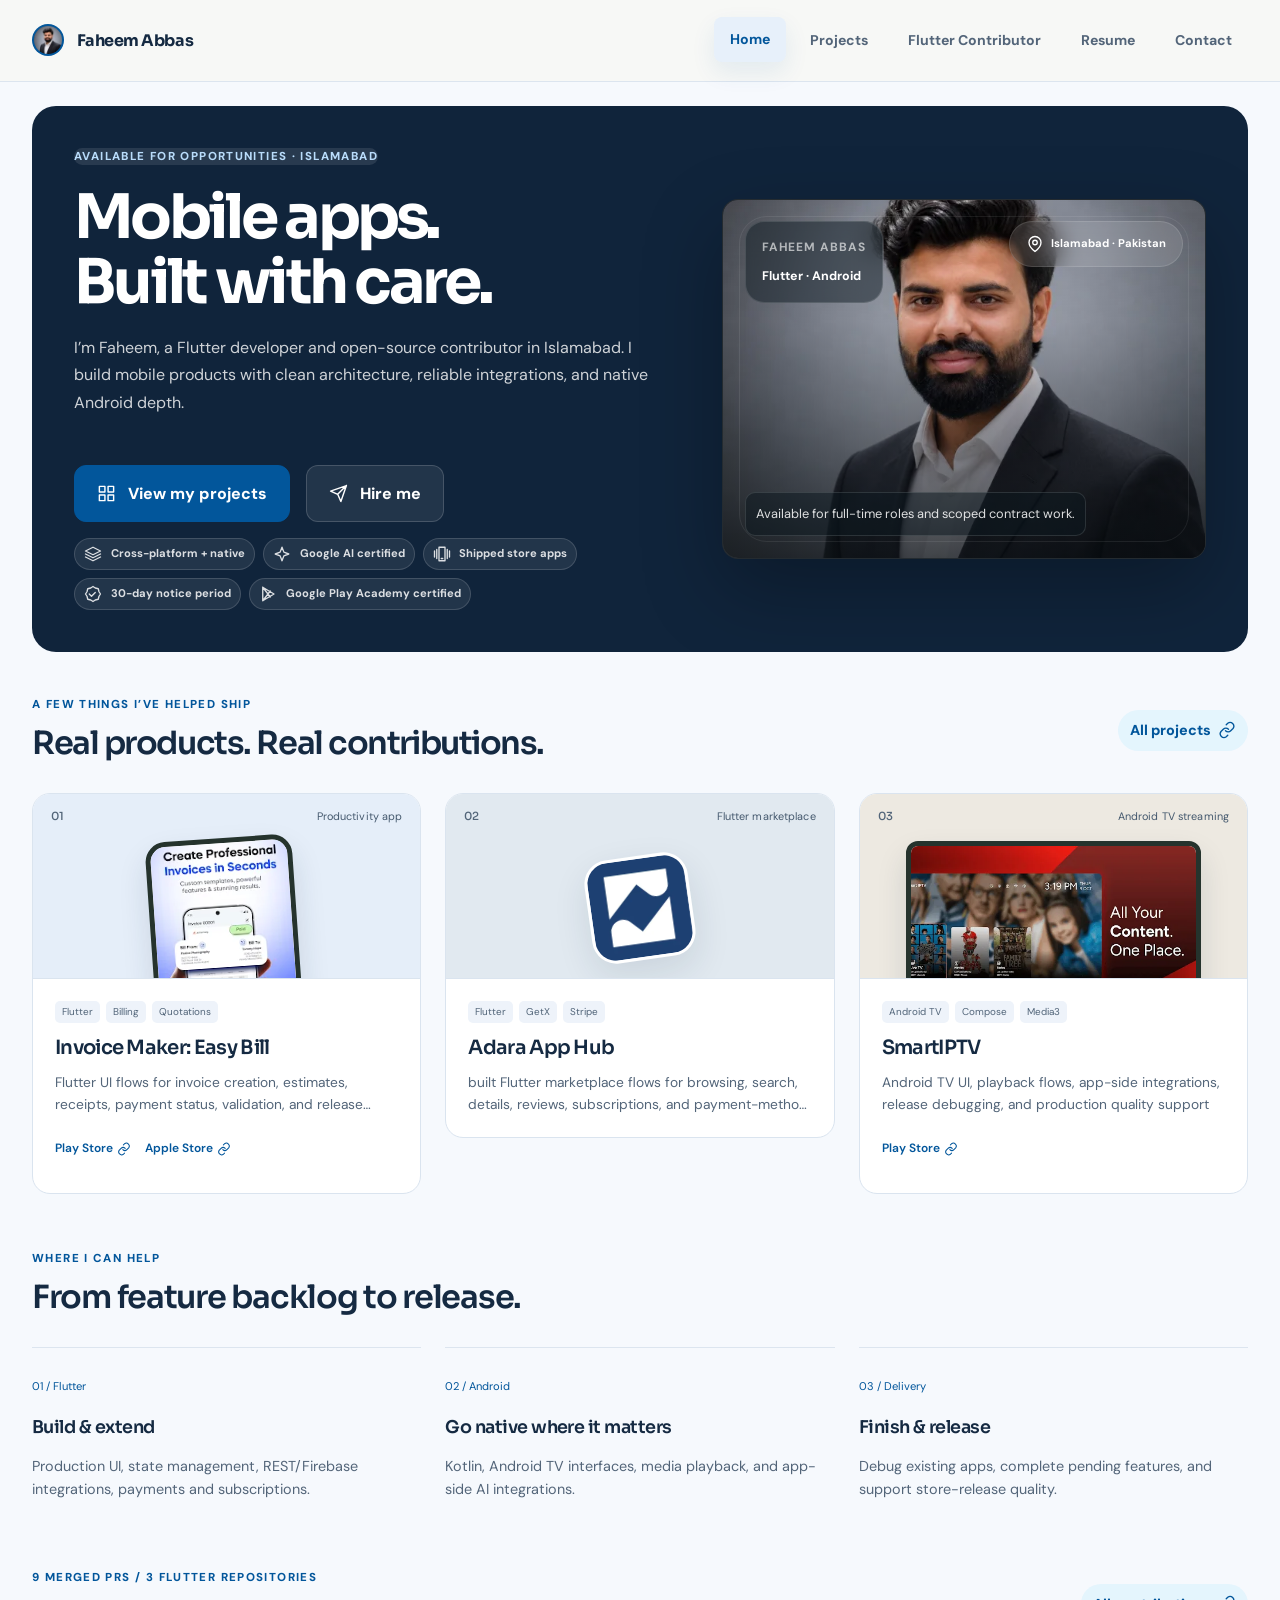
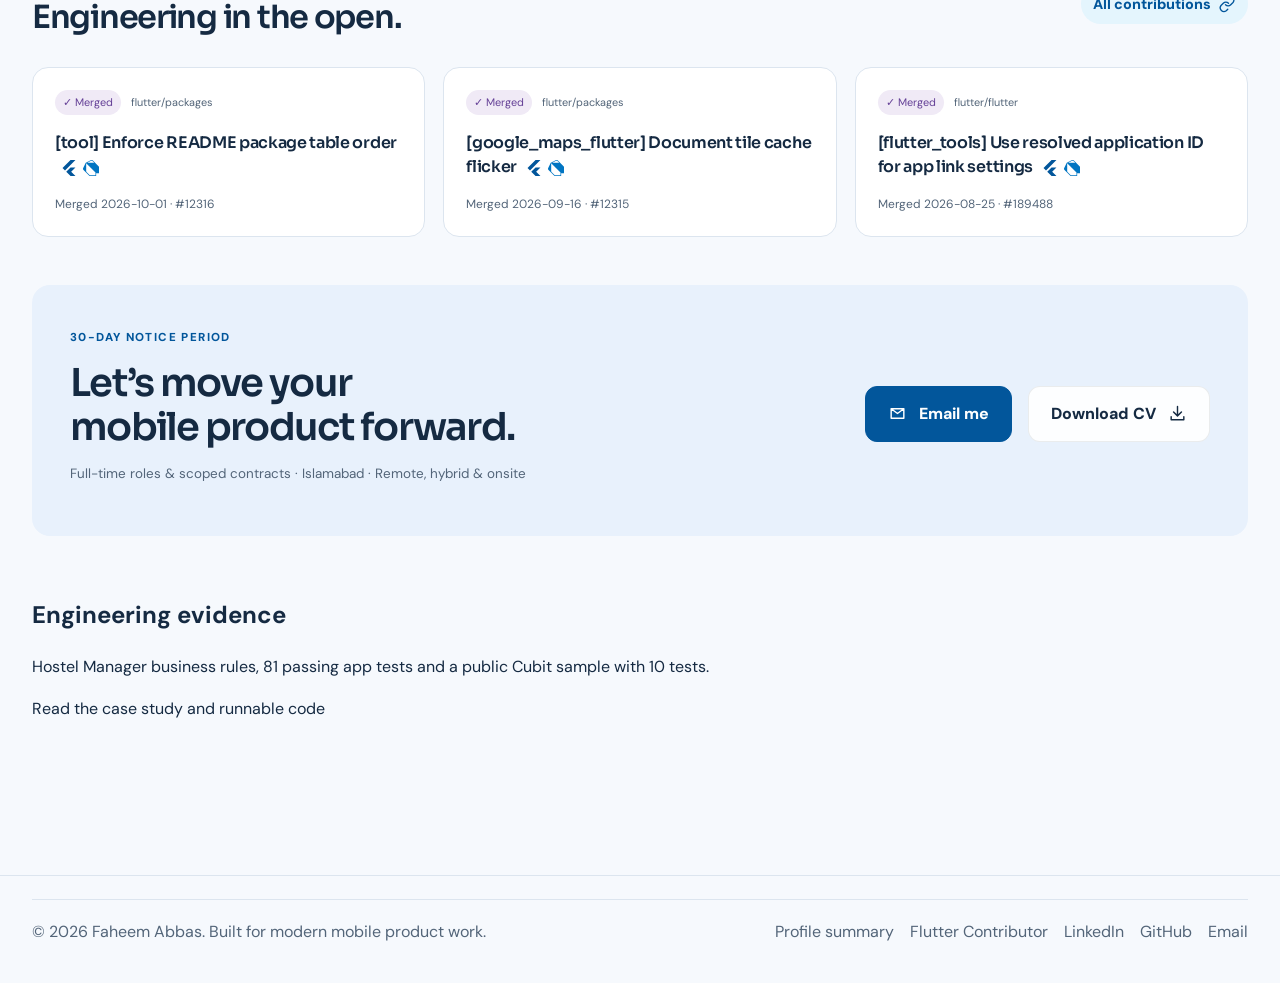
==== commit d10cac91: "Optimize homepage rendering and image delivery" ====
--- a/index.html
+++ b/index.html
@@ -19,7 +19,7 @@
     <link rel="canonical" href="https://faheemabbas766.github.io/" />
     <link rel="me" href="https://github.com/faheemabbas766" />
     <link rel="me" href="https://linkedin.com/in/faheemabbas766" />
-    <link rel="preload" as="image" href="assets/profile-hero.webp" imagesrcset="assets/profile-hero-625.webp 625w, assets/profile-hero.webp 900w" imagesizes="(max-width: 900px) 100vw, 50vw" type="image/webp" />
+    <link rel="preload" fetchpriority="high" as="image" href="assets/profile-hero.webp" imagesrcset="assets/profile-hero-625.webp 625w, assets/profile-hero.webp 900w" imagesizes="(max-width: 820px) calc(100vw - 80px), (max-width: 1080px) 42vw, (max-width: 1600px) 40vw, 590px" type="image/webp" />
     <meta property="og:type" content="website" />
     <meta property="og:site_name" content="Faheem Abbas Portfolio" />
     <meta property="og:locale" content="en_US" />
@@ -48,59 +48,53 @@
     />
     <title>Faheem Abbas | Mobile Application Developer in Pakistan | Flutter Contributor</title>
     <link rel="icon" type="image/x-icon" href="assets/favicon.ico" />
-    <link rel="preconnect" href="https://cdn.jsdelivr.net" crossorigin />
     <link rel="preload" href="assets/fonts/dm-sans-latin.woff2" as="font" type="font/woff2" crossorigin />
     <link rel="preload" href="assets/fonts/sora-latin.woff2" as="font" type="font/woff2" crossorigin />
-    <link href="https://cdn.jsdelivr.net/npm/bootstrap-icons@1.11.3/font/bootstrap-icons.css" rel="stylesheet" media="print" onload="this.media='all'" />
-    <noscript><link href="https://cdn.jsdelivr.net/npm/bootstrap-icons@1.11.3/font/bootstrap-icons.css" rel="stylesheet" /></noscript>
     <style>
-      @font-face{font-family:"DM Sans";font-style:normal;font-weight:400 800;font-display:optional;src:url("assets/fonts/dm-sans-latin.woff2") format("woff2")}
-      @font-face{font-family:"Sora";font-style:normal;font-weight:500 700;font-display:optional;src:url("assets/fonts/sora-latin.woff2") format("woff2")}
-      :root{--bg:#eef8ff;--surface:rgba(255,255,255,.82);--ink:#071522;--muted:#536579;--line:rgba(2,86,155,.13);--brand:#02569b;--brand-2:#13b9fd;--accent:#00c896;--container:1520px}
-      *,*::before,*::after{box-sizing:border-box}
-      html{scroll-behavior:smooth}
-      body{position:relative;isolation:isolate;margin:0;min-height:100vh;overflow-x:hidden;color:var(--ink);background:linear-gradient(135deg,rgba(19,185,253,.18),transparent 34%),linear-gradient(180deg,#f8fcff 0%,#eef8ff 48%,#f8fbff 100%);font-family:"DM Sans",system-ui,sans-serif;line-height:1.6}
-      img{display:block;max-width:100%}
-      a{color:inherit;text-decoration:none}
-      .container{width:min(calc(100% - clamp(1rem,2.8vw,3rem)),var(--container));margin:0 auto}
-      .site-header{position:sticky;top:0;z-index:20;background:rgba(248,252,255,.9);border-bottom:1px solid rgba(2,86,155,.12);box-shadow:0 8px 30px rgba(2,41,74,.05)}
-      .nav-wrap{display:flex;align-items:center;justify-content:space-between;gap:1.25rem;padding:1rem 0}
-      .brand{display:inline-flex;align-items:center;gap:.8rem;font-family:"Sora","DM Sans",sans-serif;font-size:1.15rem;font-weight:700;letter-spacing:-.03em}
-      .brand-avatar-wrap{display:inline-flex;align-items:center;justify-content:center;width:2rem;height:2rem;border-radius:50%;padding:2px;background:conic-gradient(from 140deg,#02569b,#13b9fd,#00c896,#02569b);overflow:hidden}
-      .brand-avatar{width:100%;height:100%;border-radius:50%;object-fit:cover}
-      .site-nav{display:flex;align-items:center;gap:.5rem}
-      .site-nav a{padding:.7rem 1rem;border-radius:999px;color:var(--muted);font-size:.95rem;font-weight:700}
-      .menu-toggle{display:none;align-items:center;justify-content:center;width:3rem;height:3rem;border:1px solid var(--line);border-radius:999px;background:#fff;color:var(--ink)}
-      .page-shell{padding:.5rem 0 4rem}
-      .hero{position:relative;overflow:hidden;display:grid;grid-template-columns:minmax(0,1.02fr) minmax(0,.98fr);gap:2.75rem;align-items:center;margin-top:1rem;padding:clamp(2rem,4vw,3rem);border-radius:42px;background:linear-gradient(135deg,#0b1720 0%,#122f42 44%,#1d4b4c 100%);box-shadow:0 46px 100px rgba(8,16,22,.24)}
-      .hero-copy{position:relative;z-index:1;display:grid;align-content:center;min-width:0}
-      .eyebrow{display:inline-flex;align-items:center;width:fit-content;gap:.7rem;padding:.5rem .9rem;border-radius:999px;background:rgba(255,255,255,.1);border:1px solid rgba(255,255,255,.12);color:#d3e5f3;font-size:.82rem;font-weight:800;letter-spacing:.08em;text-transform:uppercase}
-      .eyebrow::before{content:"";width:.55rem;height:.55rem;border-radius:50%;background:linear-gradient(135deg,#13b9fd,#00c896)}
-      .hero h1{margin:1rem 0 1.3rem;font-family:"Sora","DM Sans",sans-serif;font-size:clamp(2.75rem,5.2vw,4.85rem);line-height:.95;letter-spacing:-.07em;color:#fff;max-width:11ch}
-      .hero p{max-width:36rem;margin:0;color:rgba(255,255,255,.8);font-size:1.07rem}
-      .hero-actions,.hero-metrics{display:flex;flex-wrap:wrap;gap:1rem}
-      .hero-actions{margin:1.75rem 0 1.35rem}
-      .button,.button-secondary{display:inline-flex;align-items:center;justify-content:center;gap:.7rem;min-height:3.35rem;padding:.9rem 1.4rem;border-radius:999px;border:1px solid transparent;font-weight:800}
-      .button{color:#0e1720;background:linear-gradient(135deg,#13b9fd,#54c5f8 52%,#00c896)}
-      .button-secondary{color:#fff;background:rgba(255,255,255,.08);border-color:rgba(255,255,255,.16)}
-      .metric-chip{display:inline-flex;align-items:center;gap:.55rem;padding:.72rem .95rem;border-radius:999px;border:1px solid rgba(255,255,255,.12);background:rgba(255,255,255,.08);color:rgba(255,255,255,.84);font-size:.92rem;font-weight:700}
-      .metric-chip i{display:inline-block;width:1em;min-width:1em;color:#82dcff}
-      .hero-visual{position:relative;min-height:38rem;z-index:1;min-width:0}
-      .hero-card{position:relative;height:100%;min-height:38rem;overflow:hidden;border-radius:34px;background:#0b1319;border:1px solid rgba(255,255,255,.1)}
-      .hero-card picture{position:absolute;inset:0;display:block}
-      .hero-avatar{position:absolute;inset:0;width:100%;height:100%;object-fit:cover;object-position:66% center;filter:saturate(104%)}
-      .hero-overlay{position:absolute;left:1.35rem;right:1.35rem;z-index:3;display:flex;gap:.75rem}
-      .hero-overlay--top{top:1.35rem;align-items:flex-start;justify-content:space-between}
-      .hero-overlay--bottom{bottom:1.35rem;align-items:flex-end;justify-content:space-between}
-      @media (max-width:1080px){.hero{grid-template-columns:1fr;gap:2rem;padding:2rem}.hero-visual,.hero-card{min-height:34rem}}
-      @media (max-width:820px){.site-nav{display:none}.menu-toggle{display:inline-flex}.hero{margin-top:.6rem;padding:1.4rem;border-radius:28px}.hero-visual,.hero-card{min-height:30rem}.hero h1{font-size:clamp(2.45rem,10vw,4rem)}}
+@font-face{font-family:"DM Sans";font-style:normal;font-weight:400 800;font-display:optional;src:url("assets/fonts/dm-sans-latin.woff2") format("woff2")}@font-face{font-family:Sora;font-style:normal;font-weight:500 700;font-display:optional;src:url("assets/fonts/sora-latin.woff2") format("woff2")}:root{--bg:#eef8ff;--bg-soft:#dff4ff;--surface:rgba(255, 255, 255, 0.82);--surface-strong:rgba(255, 255, 255, 0.96);--surface-dark:#071a2c;--ink:#071522;--muted:#536579;--line:rgba(2, 86, 155, 0.13);--line-strong:rgba(2, 86, 155, 0.22);--brand:#02569b;--brand-2:#13b9fd;--accent:#00c896;--accent-soft:#d9f5ff;--success:#00a884;--shadow:0 30px 90px rgba(2, 41, 74, 0.14);--shadow-soft:0 16px 38px rgba(2, 41, 74, 0.08);--radius-xl:32px;--radius-lg:24px;--radius-md:18px;--container:1520px}*,::after,::before{box-sizing:border-box}html{scroll-behavior:smooth}body{position:relative;isolation:isolate;margin:0;min-height:100vh;overflow-x:hidden;color:var(--ink);background:linear-gradient(90deg,rgba(2,86,155,.045) 1px,transparent 1px),linear-gradient(180deg,rgba(2,86,155,.045) 1px,transparent 1px),linear-gradient(135deg,rgba(19,185,253,.18),transparent 34%),linear-gradient(180deg,#f8fcff 0,#eef8ff 48%,#f8fbff 100%);background-size:34px 34px,34px 34px,auto,auto;font-family:"DM Sans",sans-serif;line-height:1.6}body::after,body::before{content:"";position:fixed;pointer-events:none;z-index:-1}body::before{inset:0;opacity:.42;background:linear-gradient(115deg,transparent 0 46%,rgba(19,185,253,.12) 46% 47%,transparent 47% 100%),linear-gradient(115deg,transparent 0 59%,rgba(0,200,150,.1) 59% 60%,transparent 60% 100%)}body::after{inset:auto 0 0 0;height:22rem;opacity:.22;background:linear-gradient(180deg,transparent,rgba(2,86,155,.12))}img{max-width:100%;display:block}a{color:inherit;text-decoration:none}button,input,textarea{font:inherit}::selection{color:#fff;background:rgba(29,78,216,.85)}.container{width:min(calc(100% - clamp(1rem,2.8vw,3rem)),var(--container));margin:0 auto}.site-header{position:sticky;top:0;z-index:20;backdrop-filter:blur(16px);background:rgba(248,252,255,.74);border-bottom:1px solid rgba(2,86,155,.12);box-shadow:0 8px 30px rgba(2,41,74,.05)}.nav-wrap{display:flex;align-items:center;justify-content:space-between;gap:1.25rem;padding:1rem 0}.brand{display:inline-flex;align-items:center;gap:.8rem;font-family:Sora,sans-serif;font-size:1.15rem;font-weight:700;letter-spacing:-.03em}.brand-avatar-wrap{display:inline-flex;align-items:center;justify-content:center;width:2rem;height:2rem;border-radius:50%;padding:2px;background:conic-gradient(from 140deg,#02569b,#13b9fd,#00c896,#02569b);box-shadow:0 0 0 6px rgba(19,185,253,.12);overflow:hidden}.brand-avatar{width:100%;height:100%;border-radius:50%;object-fit:cover;object-position:62% 28%}.site-nav{display:flex;align-items:center;gap:.5rem}.site-nav a{padding:.7rem 1rem;border-radius:999px;color:var(--muted);font-size:.95rem;font-weight:700;transition:color 180ms ease,background-color 180ms ease,transform 180ms ease,box-shadow 180ms ease}.site-nav a.active,.site-nav a:hover{color:var(--ink);background:rgba(255,255,255,.92);transform:translateY(-1px);box-shadow:0 10px 24px rgba(2,86,155,.09)}.menu-toggle{display:none;align-items:center;justify-content:center;width:3rem;height:3rem;border:1px solid var(--line);border-radius:999px;background:rgba(255,255,255,.75);color:var(--ink);cursor:pointer}.menu-toggle i{font-size:1.15rem}.page-shell{padding:.5rem 0 4rem}.section{padding:3.2rem 0}.section-compact{padding:1.4rem 0 2rem}.section-title{margin:0 0 .9rem;font-family:Sora,sans-serif;font-size:clamp(2rem, 4vw, 3rem);line-height:1.05;letter-spacing:-.05em}.lead,.section-copy,.subtle{color:var(--muted)}.policy-shell{max-width:920px;margin:2rem auto 0;padding:clamp(1.4rem,4vw,3rem);border:1px solid var(--line);border-radius:var(--radius-xl);background:var(--surface-strong);box-shadow:var(--shadow-soft)}.policy-shell h1,.policy-shell h2{font-family:Sora,sans-serif;letter-spacing:-.04em}.policy-shell h1{margin:.7rem 0 .8rem;font-size:clamp(2.4rem, 6vw, 4.4rem);line-height:1}.policy-shell h2{margin:2rem 0 .6rem;font-size:clamp(1.35rem, 3vw, 1.8rem)}.policy-shell li,.policy-shell p{color:var(--muted)}.policy-shell ul{padding-left:1.2rem}.policy-shell li+li{margin-top:.45rem}.seo-summary-card{position:relative;overflow:hidden;padding:clamp(1.25rem,3vw,2rem);border:1px solid rgba(19,185,253,.18);border-radius:var(--radius-lg);background:radial-gradient(circle at 8% 12%,rgba(19,185,253,.18),transparent 28%),linear-gradient(135deg,rgba(255,255,255,.96),rgba(236,249,255,.88));box-shadow:var(--shadow-soft)}.seo-summary-card h2{margin:.95rem 0 .75rem;max-width:18ch;font-family:Sora,sans-serif;font-size:clamp(1.7rem, 3.3vw, 2.6rem);line-height:1.02;letter-spacing:-.05em}.seo-summary-card p{max-width:72rem;margin:0 0 1.1rem;color:var(--muted)}.eyebrow{display:inline-flex;align-items:center;width:fit-content;justify-self:start;white-space:nowrap;gap:.7rem;padding:.5rem .9rem;border-radius:999px;background:rgba(235,248,255,.9);border:1px solid rgba(19,185,253,.18);box-shadow:var(--shadow-soft);color:var(--brand);font-size:.82rem;font-weight:800;letter-spacing:.08em;text-transform:uppercase}.eyebrow::before{content:"";width:.55rem;height:.55rem;border-radius:50%;background:linear-gradient(135deg,var(--brand),var(--brand-2))}.hero{position:relative;overflow:hidden;display:grid;grid-template-columns:minmax(0,1.02fr) minmax(0,0.98fr);gap:2.75rem;align-items:center;margin-top:1rem;padding:clamp(2rem,4vw,3rem);border-radius:42px;background:radial-gradient(circle at 12% 12%,rgba(208,165,108,.16),transparent 18%),radial-gradient(circle at 86% 14%,rgba(142,188,211,.14),transparent 23%),radial-gradient(circle at 54% 100%,rgba(83,142,121,.15),transparent 26%),linear-gradient(135deg,#0b1720 0,#122f42 44%,#1d4b4c 100%);box-shadow:0 46px 100px rgba(8,16,22,.24)}.hero::after,.hero::before{content:"";position:absolute;pointer-events:none}.hero::before{inset:auto auto -12rem -10rem;width:24rem;height:24rem;border-radius:50%;background:radial-gradient(circle,rgba(255,255,255,.08),transparent 72%)}.hero::after{inset:1.25rem;border:1px solid rgba(255,255,255,.07);border-radius:34px}.hero-copy{position:relative;z-index:1;display:grid;align-content:center;min-width:0}.hero h1,.hero h2{margin:1rem 0 1.3rem;font-family:Sora,sans-serif;font-size:clamp(2.75rem, 5.2vw, 4.85rem);line-height:.95;letter-spacing:-.07em;color:#fff;max-width:11ch}.hero p{max-width:36rem;margin:0 0 1.6rem;color:rgba(255,255,255,.8);font-size:1.07rem}.hero .eyebrow{background:rgba(255,255,255,.1);border-color:rgba(255,255,255,.12);box-shadow:none;color:#d3e5f3}.hero .eyebrow::before{background:linear-gradient(135deg,#13b9fd,#00c896)}.button-row,.hero-actions{display:flex;flex-wrap:wrap;gap:1rem;margin:1.75rem 0 1.35rem}.button,.button-link,.button-secondary{display:inline-flex;align-items:center;justify-content:center;gap:.7rem;min-height:3.35rem;padding:.9rem 1.4rem;border-radius:999px;border:1px solid transparent;font-weight:800;transition:transform 180ms ease,box-shadow 180ms ease,background-color 180ms ease}.button{color:#0e1720;background:linear-gradient(135deg,#13b9fd,#54c5f8 52%,#00c896);box-shadow:0 20px 42px rgba(19,185,253,.26)}.button-secondary{color:var(--ink);background:rgba(255,255,255,.88);border-color:rgba(15,27,36,.08);box-shadow:var(--shadow-soft)}.button-link{padding:0;min-height:auto;color:var(--brand);font-weight:800}.availability-card .button-secondary,.hero .button-secondary,.spotlight-card .button-secondary{color:#fff;background:rgba(255,255,255,.08);border-color:rgba(255,255,255,.16);box-shadow:none}.button-link:hover,.button-secondary:hover,.button:hover{transform:translateY(-2px)}.button:hover{box-shadow:0 24px 48px rgba(19,185,253,.32)}.hero-metrics,.inline-meta,.mini-tags,.pill-row,.project-tags,.service-tags,.stack-tags{display:flex;flex-wrap:wrap;gap:.8rem}.metric-chip,.pill,.tag{display:inline-flex;align-items:center;gap:.55rem;padding:.72rem .95rem;border-radius:999px;border:1px solid rgba(15,23,42,.08);background:var(--surface-strong);box-shadow:var(--shadow-soft);color:var(--muted);font-size:.92rem;font-weight:700}.metric-chip i,.pill i,.tag i{color:var(--brand)}.hero .metric-chip{background:rgba(255,255,255,.08);border-color:rgba(255,255,255,.12);box-shadow:none;color:rgba(255,255,255,.84)}.hero .metric-chip i{color:#82dcff}.hero-visual{position:relative;min-height:38rem;z-index:1;min-width:0}.hero-card{position:relative;height:100%;min-height:38rem;overflow:hidden;border-radius:34px;background:#0b1319;border:1px solid rgba(255,255,255,.1);box-shadow:0 30px 80px rgba(0,0,0,.28)}.contributor-score-card picture,.hero-card picture{position:absolute;inset:0;display:block}.hero-card::after,.hero-card::before{content:"";position:absolute;pointer-events:none;z-index:0}.hero-card::before{inset:0;z-index:1;background:linear-gradient(180deg,rgba(9,14,18,.02) 0,rgba(9,14,18,.14) 34%,rgba(9,14,18,.76) 100%)}.hero-card::after{inset:1rem;z-index:2;border:1px solid rgba(255,255,255,.08);border-radius:28px}.hero-avatar{position:absolute;inset:0;width:100%;height:100%;margin:0;object-fit:cover;object-position:66% center;filter:saturate(104%)}.hero-overlay{position:absolute;left:1.35rem;right:1.35rem;z-index:3;display:flex;gap:.75rem}.hero-overlay--top{top:1.35rem;align-items:flex-start;justify-content:space-between}.hero-overlay--bottom{bottom:1.35rem;flex-direction:column;align-items:flex-start}.hero-badge{max-width:16rem;padding:.95rem 1rem;border-radius:1.2rem;background:rgba(12,24,32,.48);border:1px solid rgba(255,255,255,.12);backdrop-filter:blur(14px)}.hero-badge-label{display:block;margin-bottom:.3rem;color:rgba(255,255,255,.62);font-size:.75rem;font-weight:700;letter-spacing:.08em;text-transform:uppercase}.hero-badge strong{color:#fff;font-size:1rem;line-height:1.35}.hero-location{display:inline-flex;align-items:center;gap:.45rem;padding:.8rem 1rem;border-radius:999px;background:rgba(255,255,255,.1);border:1px solid rgba(255,255,255,.12);backdrop-filter:blur(14px);color:#fff;font-size:.88rem;font-weight:700}.hero-overlay--bottom p{max-width:20rem;margin:0;padding:.95rem 1rem;border-radius:1.2rem;background:rgba(12,24,32,.52);border:1px solid rgba(255,255,255,.12);color:rgba(255,255,255,.86);font-size:.94rem}.hero-platforms{display:flex;flex-wrap:wrap;gap:.65rem}.hero-platforms span{display:inline-flex;align-items:center;padding:.68rem .92rem;border-radius:999px;background:rgba(255,255,255,.1);border:1px solid rgba(255,255,255,.12);backdrop-filter:blur(12px);color:#fff;font-size:.84rem;font-weight:700}.contact-card,.cta-panel,.detail-card,.floating-card,.info-card,.mini-panel,.panel,.project-card,.spotlight-card,.stat-card,.timeline-card,.value-card{border:1px solid rgba(255,255,255,.58);background:var(--surface-strong);box-shadow:var(--shadow);backdrop-filter:blur(12px)}.availability-card,.contact-card,.mini-panel,.panel,.project-card,.quote-panel,.spotlight-card,.stat-card,.timeline-card,.value-card{position:relative}.availability-card::after,.contact-card::after,.mini-panel::after,.panel::after,.project-card::after,.quote-panel::after,.spotlight-card::after,.stat-card::after,.timeline-card::after,.value-card::after{content:"";position:absolute;inset:0;border-radius:inherit;pointer-events:none;background:linear-gradient(135deg,rgba(255,255,255,.14),transparent 36%);opacity:.6}.floating-card{position:absolute;left:0;top:1.3rem;max-width:17rem;padding:1rem 1.1rem;border-radius:var(--radius-md);z-index:2}.floating-card strong{display:block;margin-bottom:.3rem;color:#fff;font-size:.95rem}.floating-card p{margin:0;color:rgba(255,255,255,.76);font-size:.88rem}.floating-card--dark{background:rgba(9,17,31,.58);border-color:rgba(255,255,255,.1);box-shadow:0 14px 34px rgba(0,0,0,.16)}.floating-card--light{position:absolute;left:.5rem;right:auto;bottom:1.6rem;max-width:13rem;padding:1rem 1.05rem;border-radius:var(--radius-md);background:rgba(255,251,240,.95)}.floating-card--light strong{color:var(--ink)}.floating-card--light p{color:var(--muted)}.floating-card .meta-line{display:inline-flex;align-items:center;gap:.45rem;margin-top:.55rem;color:rgba(255,255,255,.86);font-size:.82rem;font-weight:700}.floating-card--light .meta-line{color:var(--brand)}.section-compact{margin-top:.8rem;position:relative;z-index:2}.brand-strip{display:grid;grid-template-columns:1.3fr 1fr;gap:1.45rem;align-items:stretch}.panel{padding:1.5rem;border-radius:var(--radius-xl)}.panel-dark{color:#fff;background:linear-gradient(90deg,rgba(19,185,253,.08) 1px,transparent 1px),linear-gradient(180deg,rgba(19,185,253,.06) 1px,transparent 1px),linear-gradient(145deg,rgba(4,22,38,.98),rgba(2,63,111,.97) 58%,rgba(0,155,190,.9));background-size:30px 30px,30px 30px,auto;border-color:rgba(151,220,255,.14)}.panel-dark .section-copy,.panel-dark li,.panel-dark p{color:rgba(255,255,255,.72)}.panel-dark .stack-block h3{color:rgba(255,255,255,.45)}.panel-dark .stack-list span{background:rgba(255,255,255,.08);color:rgba(255,255,255,.84)}.capability-grid,.contact-grid,.project-grid,.stat-grid,.three-column,.timeline-grid,.two-column,.value-grid{display:grid;gap:1.25rem}.stat-grid{grid-template-columns:repeat(3,minmax(0,1fr));align-content:start}.capability-grid,.project-grid,.three-column,.value-grid{grid-template-columns:repeat(3,minmax(0,1fr))}.contact-grid,.two-column{grid-template-columns:repeat(2,minmax(0,1fr))}.timeline-grid{grid-template-columns:minmax(0,1.05fr) minmax(0,0.95fr)}.contact-card,.mini-panel,.project-card,.stat-card,.timeline-card,.value-card{padding:1.45rem;border-radius:var(--radius-lg);min-width:0}.contact-card,.mini-panel,.panel:not(.panel-dark),.stat-card,.timeline-card,.value-card{border-color:rgba(15,27,36,.07);background:linear-gradient(180deg,rgba(255,255,255,.96),rgba(248,244,236,.96))}.contact-card h3,.mini-panel h3,.project-card h3,.stat-card h3,.timeline-card h3,.value-card h3{margin:0 0 .55rem;font-family:Sora,sans-serif;font-size:1.25rem;letter-spacing:-.04em}.stat-card .number{font-family:Sora,sans-serif;font-size:clamp(2.2rem, 4vw, 3.35rem);line-height:.95;letter-spacing:-.06em}.contact-card p,.project-card p,.stat-card p,.timeline-card p,.value-card p{margin:0;color:var(--muted)}.section-head{display:flex;align-items:end;justify-content:space-between;gap:1rem;margin-bottom:1.6rem}.section-head p{max-width:38rem;margin:0}.project-card{position:relative;overflow:hidden;display:flex;flex-direction:column;gap:.85rem;padding:1.25rem;border-color:rgba(2,86,155,.12);background:linear-gradient(90deg,rgba(19,185,253,.055) 1px,transparent 1px),linear-gradient(180deg,rgba(19,185,253,.045) 1px,transparent 1px),linear-gradient(180deg,rgba(255,255,255,.99),rgba(244,251,255,.98));background-size:26px 26px,26px 26px,auto;box-shadow:0 22px 50px rgba(2,41,74,.08);transition:transform 220ms ease,box-shadow 220ms ease,border-color 220ms ease}.project-card::before{content:"";position:absolute;left:1.35rem;right:1.35rem;top:0;height:6px;border-radius:999px;background:linear-gradient(90deg,#02569b,#13b9fd,#00c896)}.project-card::after{content:none}.project-card:nth-child(3n+1){background:linear-gradient(90deg,rgba(19,185,253,.055) 1px,transparent 1px),linear-gradient(180deg,rgba(19,185,253,.045) 1px,transparent 1px),linear-gradient(180deg,#fff 0,#f1fbff 58%,#fff 100%);background-size:26px 26px,26px 26px,auto}.project-card:nth-child(3n+2){background:linear-gradient(90deg,rgba(0,200,150,.05) 1px,transparent 1px),linear-gradient(180deg,rgba(2,86,155,.04) 1px,transparent 1px),linear-gradient(180deg,#fff 0,#f4fffb 58%,#fff 100%);background-size:26px 26px,26px 26px,auto}.project-card:nth-child(3n+3){background:linear-gradient(90deg,rgba(2,86,155,.05) 1px,transparent 1px),linear-gradient(180deg,rgba(19,185,253,.035) 1px,transparent 1px),linear-gradient(180deg,#fff 0,#eef8ff 58%,#fff 100%);background-size:26px 26px,26px 26px,auto}.contact-card:hover,.mini-panel:hover,.project-card:hover,.stat-card:hover,.timeline-card:hover,.value-card:hover{transform:translateY(-4px);box-shadow:0 30px 64px rgba(2,86,155,.13);border-color:rgba(19,185,253,.28)}.project-top{display:flex;align-items:center;justify-content:space-between;gap:1rem;min-height:3.9rem}.project-logo{display:inline-flex;align-items:center;justify-content:center;width:3.8rem;height:3.8rem;padding:.65rem;border-radius:1.15rem;background:linear-gradient(180deg,rgba(255,255,255,.98),rgba(235,248,255,.92));border:1px solid rgba(19,185,253,.18);box-shadow:var(--shadow-soft)}.project-logo img{width:100%;height:100%;object-fit:contain;border-radius:.78rem}.project-logo i{font-size:1.45rem;color:var(--brand)}.project-shot{margin-top:1rem;overflow:hidden;border-radius:1rem;border:1px solid rgba(19,185,253,.16);background:linear-gradient(180deg,rgba(235,248,255,.94),rgba(246,252,255,.94));box-shadow:0 14px 28px rgba(2,86,155,.08);aspect-ratio:16/9}.project-shot img{width:100%;height:100%;object-fit:cover;display:block}.project-type{color:var(--brand);max-width:11rem;text-align:right;font-size:.78rem;font-weight:800;letter-spacing:.08em;line-height:1.25;text-transform:uppercase}.project-copy{display:grid;gap:.45rem}.project-card h3{margin-bottom:0;line-height:1.1}.project-card p{font-size:.94rem;line-height:1.55}.project-proof{display:grid;gap:.45rem;padding:.72rem;border:1px solid rgba(19,185,253,.14);border-radius:1.05rem;background:rgba(255,255,255,.68);box-shadow:inset 0 1px 0 rgba(255,255,255,.72)}.project-proof span{display:block;color:var(--muted);font-size:.84rem;line-height:1.35}.project-proof strong{display:block;margin-bottom:.12rem;color:var(--ink);font-size:.74rem;font-weight:800;letter-spacing:.08em;text-transform:uppercase}.project-list{padding:0;margin:0;list-style:none;display:grid;gap:.55rem}.project-list li{position:relative;padding-left:1rem;color:var(--muted);font-size:.88rem;line-height:1.36}.project-list li::before{content:"";position:absolute;left:0;top:.57rem;width:.38rem;height:.38rem;border-radius:50%;background:linear-gradient(135deg,var(--brand),var(--brand-2))}.project-footer{display:flex;flex-wrap:wrap;align-items:center;justify-content:space-between;gap:.65rem;margin-top:auto;padding-top:.2rem}.project-links{display:inline-flex;flex-wrap:wrap;gap:.55rem}.text-link{display:inline-flex;align-items:center;gap:.45rem;padding:.55rem .75rem;border-radius:999px;background:rgba(19,185,253,.08);color:var(--brand);font-weight:800;font-size:.9rem}.project-card .project-tags{gap:.45rem}.project-card .tag{padding:.5rem .68rem;font-size:.82rem}.text-link:hover{color:#0087c9}.store-gallery-stack{display:grid;gap:1.25rem;min-width:0;max-width:100%}.store-proof-grid{display:grid;grid-template-columns:repeat(4,minmax(0,1fr));gap:.9rem;margin:1.3rem 0 1.5rem}.store-proof-card{position:relative;overflow:hidden;min-height:7rem;padding:1.1rem;border-radius:1.35rem;border:1px solid rgba(19,185,253,.18);background:radial-gradient(circle at 14% 14%,rgba(19,185,253,.18),transparent 34%),linear-gradient(135deg,rgba(255,255,255,.95),rgba(236,249,255,.92));box-shadow:0 18px 40px rgba(2,41,74,.08)}.store-proof-card::after{content:"";position:absolute;inset:auto -18% -45% auto;width:7rem;height:7rem;border-radius:999px;background:linear-gradient(135deg,rgba(0,200,150,.22),rgba(19,185,253,.1))}.store-proof-card span{position:relative;z-index:1;display:block;margin-bottom:.4rem;font-family:Sora,sans-serif;font-size:clamp(1.45rem, 2.3vw, 2rem);font-weight:800;letter-spacing:-.05em;color:var(--ink)}.store-proof-card strong{position:relative;z-index:1;color:var(--muted);font-size:.9rem}.store-showcase{min-width:0;max-width:100%;padding:1.45rem;border-radius:var(--radius-xl);border:1px solid rgba(2,86,155,.12);background:linear-gradient(90deg,rgba(19,185,253,.05) 1px,transparent 1px),linear-gradient(180deg,rgba(19,185,253,.04) 1px,transparent 1px),linear-gradient(180deg,rgba(255,255,255,.99),rgba(241,250,255,.98));background-size:30px 30px,30px 30px,auto;box-shadow:0 22px 50px rgba(2,41,74,.08)}.store-showcase-head{display:flex;align-items:center;justify-content:space-between;gap:1rem;min-width:0;max-width:100%;margin-bottom:1rem}.store-showcase-meta{display:flex;align-items:center;gap:1rem;min-width:0;max-width:100%}.store-showcase-meta>div{min-width:0;max-width:100%}.store-showcase-meta h3{margin:.2rem 0 .35rem;font-family:Sora,sans-serif;font-size:clamp(1.4rem, 2vw, 1.8rem);letter-spacing:-.04em}.store-showcase-meta p{margin:0;color:var(--muted);max-width:42rem;overflow-wrap:anywhere}.store-showcase-icon{width:4.8rem;height:4.8rem;flex:0 0 auto;border-radius:1.25rem;object-fit:cover;border:1px solid rgba(19,185,253,.2);box-shadow:var(--shadow-soft)}.store-showcase-actions{display:flex;flex-wrap:wrap;justify-content:flex-end;gap:.75rem;min-width:0;max-width:100%;flex:0 0 auto}.store-shot-rail{display:grid;grid-auto-flow:column;grid-auto-columns:minmax(18rem,24rem);gap:.9rem;width:100%;min-width:0;max-width:100%;overflow-x:auto;overscroll-behavior-x:contain;padding-bottom:.35rem;scroll-snap-type:x proximity}.store-shot-card{position:relative;overflow:hidden;display:block;cursor:zoom-in;border-radius:1.15rem;border:1px solid rgba(2,86,155,.12);background:#ebf8ff;box-shadow:0 12px 26px rgba(2,41,74,.08);aspect-ratio:16/9;scroll-snap-align:start;transition:transform 180ms ease,box-shadow 180ms ease,border-color 180ms ease}.store-shot-card::after{content:"";position:absolute;inset:0;background:linear-gradient(180deg,transparent 58%,rgba(7,14,20,.06));pointer-events:none}.store-shot-card:hover{transform:translateY(-3px);box-shadow:0 18px 34px rgba(2,86,155,.14);border-color:rgba(19,185,253,.32)}.store-shot-card img{width:100%;height:100%;object-fit:cover;display:block;transition:transform 220ms ease}.store-showcase .store-shot-card{animation:screenshotLift 520ms cubic-bezier(.2,.8,.2,1) both}.store-shot-card:nth-child(2){animation-delay:60ms}.store-shot-card:nth-child(3){animation-delay:120ms}.store-shot-card:nth-child(4){animation-delay:180ms}.store-shot-card:nth-child(5){animation-delay:240ms}.store-shot-card:nth-child(6){animation-delay:.3s}@keyframes screenshotLift{from{opacity:0;transform:translateY(18px) scale(.96)}to{opacity:1;transform:translateY(0) scale(1)}}@media (prefers-reduced-motion:reduce){.store-showcase .store-shot-card{animation:none}}.store-shot-card:hover img{transform:scale(1.02)}.gallery-modal-close:focus-visible,.gallery-modal-nav:focus-visible,.store-shot-card:focus-visible{outline:3px solid rgba(19,185,253,.78);outline-offset:3px}.gallery-open{overflow:hidden}.gallery-modal{position:fixed;inset:0;z-index:80;display:grid;place-items:center;padding:clamp(.8rem,2vw,1.4rem)}.gallery-modal[hidden]{display:none}.gallery-modal-backdrop{position:absolute;inset:0;background:rgba(5,11,16,.76);backdrop-filter:blur(14px)}.gallery-modal-dialog{position:relative;z-index:1;width:min(1240px,100%);max-height:calc(100vh - 2rem);overflow:hidden;border-radius:1.8rem;border:1px solid rgba(255,255,255,.12);background:linear-gradient(90deg,rgba(19,185,253,.08) 1px,transparent 1px),linear-gradient(180deg,rgba(19,185,253,.06) 1px,transparent 1px),linear-gradient(160deg,rgba(5,23,39,.98),rgba(3,42,75,.96));background-size:30px 30px,30px 30px,auto;box-shadow:0 40px 120px rgba(0,0,0,.35);transform:translateY(18px) scale(.985);opacity:0;transition:transform 220ms ease,opacity 220ms ease}.gallery-modal.is-open .gallery-modal-dialog{transform:translateY(0) scale(1);opacity:1}.gallery-modal-close,.gallery-modal-nav{border:0;color:#fff;cursor:pointer;transition:transform 180ms ease,background-color 180ms ease,border-color 180ms ease}.gallery-modal-close{position:absolute;top:1rem;right:1rem;z-index:3;display:inline-flex;align-items:center;justify-content:center;width:3rem;height:3rem;border-radius:999px;background:rgba(255,255,255,.08);border:1px solid rgba(255,255,255,.16)}.gallery-modal-close:hover,.gallery-modal-nav:hover{transform:translateY(-1px);background:rgba(255,255,255,.14);border-color:rgba(255,255,255,.24)}.gallery-modal-stage{position:relative;min-height:min(68vh,880px);padding:1.4rem 4.25rem .8rem;display:flex;align-items:center;justify-content:center}.gallery-modal-image{width:100%;max-height:min(68vh,820px);object-fit:contain;border-radius:1.35rem;background:linear-gradient(180deg,rgba(246,247,248,.96),rgba(229,234,238,.92));box-shadow:0 20px 60px rgba(0,0,0,.24)}.gallery-modal-nav{position:absolute;top:50%;transform:translateY(-50%);z-index:2;display:inline-flex;align-items:center;justify-content:center;width:3.2rem;height:3.2rem;border-radius:999px;background:rgba(255,255,255,.08);border:1px solid rgba(255,255,255,.16)}.gallery-modal-prev{left:1rem}.gallery-modal-next{right:1rem}.gallery-modal-footer{display:flex;align-items:flex-end;justify-content:space-between;gap:1.25rem;padding:0 1.4rem 1.4rem;color:rgba(255,255,255,.92)}.gallery-modal-copy{max-width:42rem}.gallery-modal-kicker{color:rgba(151,220,255,.92);font-size:.82rem;font-weight:800;letter-spacing:.1em;text-transform:uppercase}.gallery-modal-title{margin:.3rem 0 .55rem;font-family:Sora,sans-serif;font-size:clamp(1.45rem, 2vw, 2rem);line-height:1.05;letter-spacing:-.04em}.gallery-modal-description{margin:0;color:rgba(231,237,241,.78)}.gallery-modal-meta{display:grid;gap:.9rem;justify-items:end;min-width:16rem}.gallery-modal-counter{display:inline-flex;align-items:center;justify-content:center;padding:.55rem .95rem;border-radius:999px;background:rgba(255,255,255,.08);border:1px solid rgba(255,255,255,.14);color:rgba(255,255,255,.88);font-weight:700}.gallery-modal-actions{display:flex;flex-wrap:wrap;justify-content:flex-end;gap:.75rem}.gallery-modal-actions .button,.gallery-modal-actions .button-secondary{box-shadow:none}.gallery-modal-actions [hidden]{display:none}.gallery-modal-actions .button-secondary{color:#fff;background:rgba(19,185,253,.1);border-color:rgba(151,220,255,.24)}.highlight-grid{display:grid;grid-template-columns:minmax(0,0.8fr) minmax(0,1.2fr);gap:1.25rem}.contributor-grid{align-items:stretch}.contributor-panel{display:grid;gap:1rem}.contribution-list{display:grid;grid-template-columns:repeat(2,minmax(0,1fr));gap:.8rem}.contribution-pills{margin-top:1.2rem}.contribution-proof-grid{display:grid;gap:.75rem;margin-top:1.4rem}.contribution-proof-grid div{padding:.9rem 1rem;border:1px solid rgba(255,255,255,.12);border-radius:1rem;background:rgba(255,255,255,.07);box-shadow:inset 0 1px 0 rgba(255,255,255,.06)}.contribution-proof-grid span,.contribution-proof-grid strong{display:block}.contribution-proof-grid strong{margin-bottom:.28rem;color:#fff;font-size:.86rem;font-weight:800;letter-spacing:.08em;text-transform:uppercase}.contribution-proof-grid span{color:rgba(255,255,255,.76);font-size:.94rem;line-height:1.45}.contribution-item{display:grid;gap:.28rem;padding:.9rem;border-radius:1.1rem;border:1px solid rgba(2,86,155,.12);background:linear-gradient(180deg,rgba(255,255,255,.98),rgba(241,249,255,.98));box-shadow:0 14px 28px rgba(2,41,74,.06);transition:transform 180ms ease,border-color 180ms ease,box-shadow 180ms ease}.contribution-item:hover{transform:translateY(-2px);border-color:rgba(19,185,253,.28);box-shadow:0 20px 34px rgba(2,41,74,.1)}.contribution-item strong{color:var(--brand);font-size:.86rem;font-weight:800;letter-spacing:.08em;text-transform:uppercase}.contribution-item span{color:var(--ink);font-size:.92rem;line-height:1.45}.contributor-hero h1{max-width:12ch}.contributor-score-card{position:relative;display:grid;align-content:end;min-height:38rem;height:100%;overflow:hidden;padding:1.45rem;border-radius:34px;color:#fff;background:linear-gradient(180deg,rgba(7,18,30,.08),rgba(7,18,30,.78)),linear-gradient(135deg,rgba(19,185,253,.2),rgba(0,200,150,.1)),#071a2c;border:1px solid rgba(255,255,255,.12);box-shadow:0 30px 80px rgba(0,0,0,.28)}.contributor-score-card::before{content:"";position:absolute;inset:1rem;z-index:1;border:1px solid rgba(255,255,255,.09);border-radius:28px;pointer-events:none}.contributor-score-card img{position:absolute;inset:0;width:100%;height:100%;object-fit:cover;object-position:62% center;opacity:.7;filter:saturate(108%)}@media (prefers-reduced-motion:reduce){*,::after,::before{scroll-behavior:auto!important;transition-duration:0s!important;animation-duration:0s!important;animation-iteration-count:1!important}}.contributor-score-card>div{position:relative;z-index:2}.contributor-score-card h2{margin:.35rem 0 .2rem;font-family:Sora,sans-serif;font-size:clamp(2.1rem, 4vw, 3.25rem);line-height:.95;letter-spacing:-.06em}.contributor-score-card p{margin:0;max-width:28rem;color:rgba(255,255,255,.78)}.score-label{display:inline-flex;width:fit-content;padding:.5rem .8rem;border-radius:999px;color:#c8efff;background:rgba(255,255,255,.09);border:1px solid rgba(255,255,255,.12);font-size:.78rem;font-weight:800;letter-spacing:.08em;text-transform:uppercase}.score-grid{display:grid;grid-template-columns:repeat(3,minmax(0,1fr));gap:.75rem;margin-top:1.3rem}.score-grid div{padding:.85rem;border-radius:1rem;background:rgba(255,255,255,.1);border:1px solid rgba(255,255,255,.12)}.score-grid span,.score-grid strong{display:block}.score-grid strong{font-family:Sora,sans-serif;font-size:1.55rem;line-height:1}.score-grid span{margin-top:.24rem;color:rgba(255,255,255,.74);font-size:.78rem;font-weight:700}.contributor-cta{display:flex;align-items:center;justify-content:space-between;gap:1.25rem}.contributor-cta>div:first-child{max-width:58rem}.spotlight-card{position:relative;overflow:hidden;padding:1.8rem;border-radius:calc(var(--radius-xl) + 2px);color:#fff;min-width:0;border-color:rgba(255,255,255,.08);background:linear-gradient(90deg,rgba(19,185,253,.08) 1px,transparent 1px),linear-gradient(180deg,rgba(19,185,253,.06) 1px,transparent 1px),linear-gradient(145deg,rgba(4,22,38,.99),rgba(2,63,111,.97) 58%,rgba(0,155,190,.9));background-size:30px 30px,30px 30px,auto;box-shadow:0 34px 76px rgba(2,41,74,.18)}.spotlight-card::before{content:"";position:absolute;inset:0;background:linear-gradient(135deg,rgba(255,255,255,.06),transparent 45%);pointer-events:none}.spotlight-card>*{position:relative}.spotlight-card .eyebrow{background:rgba(255,255,255,.08);border-color:rgba(255,255,255,.1);box-shadow:none;color:#bfdbfe}.spotlight-card .eyebrow::before{background:linear-gradient(135deg,#13b9fd,#00c896)}.spotlight-card h2{margin:0 0 .7rem;font-family:Sora,sans-serif;font-size:clamp(1.75rem, 3vw, 2.5rem);line-height:1.04;letter-spacing:-.03em}.spotlight-card .lead,.spotlight-card .section-title,.spotlight-card p{color:rgba(255,255,255,.76)}.spotlight-card .section-title,.spotlight-card h1,.spotlight-card h2{color:#fff}.spotlight-card .pill{background:rgba(255,255,255,.08);border-color:rgba(255,255,255,.12);box-shadow:none;color:rgba(255,255,255,.84)}.spotlight-card .pill i{color:#82dcff}.timeline{position:relative;padding-left:1.2rem}.timeline::before{content:"";position:absolute;left:.25rem;top:.3rem;bottom:.3rem;width:2px;background:linear-gradient(180deg,rgba(19,185,253,.45),rgba(0,200,150,.35))}.timeline-card{position:relative;margin-bottom:1rem}.timeline-card::before{content:"";position:absolute;left:-1.6rem;top:1.55rem;width:.85rem;height:.85rem;border-radius:50%;background:linear-gradient(135deg,var(--brand),var(--brand-2));box-shadow:0 0 0 8px rgba(19,185,253,.1)}.timeline-card:last-child{margin-bottom:0}.timeline-meta{display:flex;flex-wrap:wrap;gap:.65rem;align-items:center;margin-bottom:.5rem;color:var(--brand);font-size:.9rem;font-weight:800}.timeline-title{margin:0 0 .25rem;font-size:1.25rem}.timeline-subtitle{margin:0 0 .9rem;color:var(--muted);font-weight:700}.timeline-points{padding-left:1rem;margin:0;color:var(--muted)}.timeline-points li+li{margin-top:.45rem}.stack-block+.stack-block{margin-top:1.1rem}.stack-block h3{margin:0 0 .55rem;font-size:.98rem;letter-spacing:.02em;text-transform:uppercase;color:var(--muted)}.stack-list{display:flex;flex-wrap:wrap;gap:.65rem}.stack-list span{padding:.58rem .82rem;border-radius:999px;background:rgba(15,23,42,.05);color:var(--ink);font-size:.9rem;font-weight:700}.quote-panel{padding:1.8rem;border-radius:var(--radius-xl);background:linear-gradient(90deg,rgba(19,185,253,.08) 1px,transparent 1px),linear-gradient(180deg,rgba(19,185,253,.06) 1px,transparent 1px),linear-gradient(145deg,rgba(4,22,38,.99),rgba(2,63,111,.97) 58%,rgba(0,155,190,.9));background-size:30px 30px,30px 30px,auto;border:1px solid rgba(151,220,255,.14);box-shadow:0 26px 60px rgba(2,41,74,.17);color:#fff}.quote-panel blockquote{margin:0;font-family:Sora,sans-serif;font-size:clamp(1.5rem, 3vw, 2.15rem);line-height:1.12;letter-spacing:-.04em}.quote-panel p{margin:.9rem 0 0;color:rgba(255,255,255,.72)}.availability-card{display:grid;gap:1rem;padding:1.55rem;border-radius:var(--radius-lg);min-width:0;background:linear-gradient(90deg,rgba(19,185,253,.08) 1px,transparent 1px),linear-gradient(180deg,rgba(19,185,253,.06) 1px,transparent 1px),linear-gradient(145deg,rgba(4,22,38,.99),rgba(2,63,111,.97) 58%,rgba(0,155,190,.9));background-size:30px 30px,30px 30px,auto;color:#fff;box-shadow:0 28px 64px rgba(2,41,74,.18)}.availability-top{display:flex;align-items:center;justify-content:space-between;gap:1rem}.availability-note{display:inline-flex;align-items:center;padding:.55rem .85rem;border-radius:999px;background:rgba(255,255,255,.08);border:1px solid rgba(255,255,255,.12);color:rgba(255,255,255,.72);font-size:.82rem;font-weight:700;letter-spacing:.03em}.availability-title{margin:0;font-family:Sora,sans-serif;font-size:clamp(2rem, 4vw, 2.6rem);line-height:1.02;letter-spacing:-.05em}.availability-intro{margin:0;max-width:42rem}.availability-card li,.availability-card p{color:rgba(255,255,255,.76)}.availability-card ul{margin:0;padding-left:1rem}.fit-grid{display:grid;grid-template-columns:repeat(2,minmax(0,1fr));gap:.85rem}.fit-item{display:grid;grid-template-columns:auto 1fr;gap:.85rem;align-items:start;padding:1rem;border-radius:1.1rem;background:rgba(255,255,255,.07);border:1px solid rgba(255,255,255,.1)}.fit-item i{display:inline-flex;align-items:center;justify-content:center;width:2.25rem;height:2.25rem;border-radius:999px;background:rgba(19,185,253,.14);color:#82dcff;font-size:1rem}.fit-item strong{display:block;margin-bottom:.18rem;color:#fff;font-size:.98rem}.fit-item span{color:rgba(255,255,255,.68);font-size:.88rem;line-height:1.45}.contact-card .icon,.info-pill .icon,.mini-panel .icon{display:inline-flex;align-items:center;justify-content:center;width:2.75rem;height:2.75rem;border-radius:999px;background:var(--accent-soft);color:var(--accent);font-size:1.05rem}.contact-card{display:flex;flex-direction:column;gap:.85rem}.contact-card a{color:var(--brand);font-weight:800}.proof-list{padding:0;margin:1.15rem 0 0;list-style:none;display:grid;gap:.9rem}.proof-list li{display:grid;gap:.35rem;padding:1rem;border-radius:1rem;border:1px solid rgba(15,27,36,.08);background:linear-gradient(180deg,rgba(255,255,255,.98),rgba(247,242,235,.94))}.proof-list span{color:var(--muted);line-height:1.6}.proof-source{margin:0;color:rgba(255,255,255,.6);font-size:.88rem}.footer{padding:1.4rem 0 2.4rem}.footer-inner{display:flex;justify-content:space-between;gap:1rem;align-items:center;padding-top:1.2rem;border-top:1px solid var(--line);color:var(--muted)}.footer-links{display:inline-flex;flex-wrap:wrap;gap:1rem}.reveal,.reveal-delay-1,.reveal-delay-2,.reveal-delay-3{animation:none}@media (max-width:1080px){.brand-strip,.hero,.highlight-grid,.timeline-grid{grid-template-columns:1fr}.contribution-list{grid-template-columns:1fr}.hero{gap:2rem;min-height:auto;padding:2rem}.hero-visual{min-height:34rem}.hero-card{min-height:34rem}.contributor-score-card{min-height:34rem}.contributor-cta{align-items:flex-start;flex-direction:column}.capability-grid,.contact-grid,.project-grid,.stat-grid,.three-column,.two-column,.value-grid{grid-template-columns:repeat(2,minmax(0,1fr))}}@media (max-width:820px){body{background-size:24px 24px,24px 24px,auto,auto}.brand{min-width:0;font-size:1.02rem}.brand-avatar-wrap{width:1.85rem;height:1.85rem;box-shadow:0 0 0 4px rgba(19,185,253,.12)}.menu-toggle{display:inline-flex}.site-nav{position:absolute;top:calc(100% + .7rem);left:1rem;right:1rem;flex-direction:column;align-items:stretch;padding:.8rem;border-radius:1.4rem;background:rgba(255,255,255,.94);border:1px solid var(--line);box-shadow:var(--shadow);opacity:0;pointer-events:none;transform:translateY(-10px);transition:opacity 180ms ease,transform 180ms ease}.site-nav.open{opacity:1;pointer-events:auto;transform:translateY(0)}.site-nav a{padding:.9rem 1rem}.highlight-grid{gap:1rem}.panel,.spotlight-card{border-radius:var(--radius-lg)}.hero h1,.hero h2{font-size:clamp(2.45rem, 10vw, 4rem)}.hero-visual{min-height:30rem}.hero-card{min-height:30rem}.hero-overlay--top{flex-direction:column;align-items:flex-start}.hero-location{align-self:flex-start}.hero-overlay--bottom p{max-width:none}.capability-grid,.contact-grid,.project-grid,.stat-grid,.three-column,.two-column,.value-grid{grid-template-columns:1fr}.store-proof-grid{grid-template-columns:repeat(2,minmax(0,1fr))}.availability-top{align-items:flex-start;flex-direction:column}.fit-grid{grid-template-columns:1fr}.store-showcase-head,.store-showcase-meta{align-items:flex-start;flex-direction:column}.store-showcase-actions{justify-content:flex-start;width:100%}.store-showcase-actions>a{flex:1 1 min(15rem,100%);min-width:0;max-width:100%;white-space:normal;text-align:center}.store-shot-rail{grid-auto-columns:minmax(0,min(22rem,88%))}.gallery-modal-dialog{max-height:calc(100vh - 1.6rem)}.gallery-modal-stage{min-height:auto;padding:4rem 1rem .65rem}.gallery-modal-image{max-height:58vh}.gallery-modal-footer{flex-direction:column;align-items:stretch;padding:0 1rem 1rem}.gallery-modal-meta{justify-items:stretch;min-width:0}.gallery-modal-actions{justify-content:stretch}.footer-inner,.section-head{flex-direction:column;align-items:flex-start}.section-head{gap:.75rem}}@media (max-width:560px){.container{width:min(calc(100% - 1rem),var(--container))}.page-shell{padding-top:.2rem}.section{padding:1.75rem 0}.section-title{font-size:clamp(1.65rem, 9.5vw, 2.2rem);line-height:1.08;letter-spacing:0}.lead,.section-copy,.subtle{font-size:.96rem}.hero{margin-top:.5rem;gap:1.35rem;padding:1.15rem;border-radius:26px}.hero::after{inset:0.75rem;border-radius:22px}.hero h1,.hero h2{margin:.8rem 0 1rem;max-width:none;font-size:clamp(2rem, 13vw, 2.7rem);line-height:.94}.hero-card{min-height:22rem;border-radius:22px}.contributor-score-card{min-height:25rem;padding:1rem;border-radius:22px}.contributor-score-card::before{inset:0.65rem;border-radius:18px}.score-grid{grid-template-columns:1fr;gap:.55rem}.hero p{margin-bottom:1.2rem;font-size:.98rem}.button-row,.hero-actions{margin:1.2rem 0 1rem;flex-direction:column;align-items:stretch;gap:.75rem}.hero-metrics{gap:.65rem}.metric-chip,.pill,.tag{padding:.65rem .82rem;font-size:.84rem}.eyebrow{padding:.42rem .72rem;font-size:.72rem;letter-spacing:.06em}.hero .eyebrow{white-space:normal}.contact-card,.mini-panel,.panel,.project-card,.stat-card,.timeline-card,.value-card{padding:1.25rem}.spotlight-card{padding:1.2rem}.spotlight-card h1,.spotlight-card h2{font-size:clamp(1.85rem, 10vw, 2.45rem);line-height:1.04;letter-spacing:0}.panel .section-copy,.spotlight-card .lead{font-size:.95rem}.pill-row{gap:.55rem}.pill-row .pill{width:100%;justify-content:flex-start}.stack-list{gap:.5rem}.stack-list span{max-width:100%;overflow-wrap:anywhere}.button,.button-secondary{width:100%}.hero-overlay{left:.8rem;right:.8rem;gap:.55rem}.hero-overlay--top{top:.8rem}.hero-overlay--bottom{bottom:.8rem}.hero-badge,.hero-location,.hero-overlay--bottom p,.hero-platforms span{padding:.7rem .8rem}.hero-badge{max-width:12rem}.hero-badge strong,.hero-location{font-size:.82rem}.hero-platforms{gap:.45rem}.hero-platforms span{font-size:.76rem}.fit-item{padding:.9rem}.project-footer,.project-top{gap:.7rem}.project-top{align-items:flex-start;flex-direction:column}.project-logo{width:3.7rem;height:3.7rem;border-radius:1.05rem}.project-card h3{font-size:1.28rem;line-height:1.15}.project-card p,.project-list li{font-size:.94rem}.project-list{gap:.55rem}.project-tags{gap:.55rem}.project-links{width:100%}.project-links .text-link{width:100%;min-height:2.8rem;justify-content:center;padding:.78rem .9rem;border-radius:999px;background:rgba(235,248,255,.86);border:1px solid rgba(19,185,253,.18)}.project-footer{align-items:flex-start;flex-direction:column}.store-showcase{padding:1.2rem;border-radius:var(--radius-lg);overflow:hidden}.store-showcase-meta{gap:.75rem}.store-showcase-icon{width:4rem;height:4rem;border-radius:1rem}.store-showcase-meta h3{font-size:1.35rem;line-height:1.1}.store-showcase-meta p{font-size:.94rem}.store-showcase-actions{width:100%;align-items:stretch;flex-direction:column;gap:.55rem}.store-showcase-actions>a{width:100%;min-height:3.15rem;padding-inline:0.95rem}.store-shot-rail{display:flex;gap:.85rem;margin-inline:-0.1rem;padding:.25rem .1rem .7rem;scroll-snap-type:x mandatory}.store-shot-card{flex:0 0 min(82vw,22rem);min-height:12rem}.store-shot-card:has(img[src*="mzstatic.com"]),.store-shot-card[href*="apps.apple.com"]{flex-basis:min(58vw,14.5rem);min-height:20rem;aspect-ratio:9/16}.store-shot-card img{object-fit:cover}.store-proof-grid{gap:.65rem;margin:1rem 0 1.2rem}.store-proof-card{min-height:5.8rem;padding:.9rem;border-radius:1.1rem}.store-proof-card span{font-size:1.35rem}.store-shot-card{border-radius:.95rem}.gallery-modal{padding:.55rem}.gallery-modal-dialog{border-radius:1.35rem}.gallery-modal-close{top:.7rem;right:.7rem;width:2.7rem;height:2.7rem}.gallery-modal-nav{width:2.6rem;height:2.6rem}.gallery-modal-prev{left:.65rem}.gallery-modal-next{right:.65rem}.gallery-modal-stage{padding:3.65rem .65rem .55rem}.gallery-modal-image{max-height:48vh;border-radius:1rem}.gallery-modal-title{font-size:1.3rem}.gallery-modal-actions{flex-direction:column}.availability-card,.quote-panel{border-radius:var(--radius-lg)}.quote-panel blockquote{font-size:clamp(1.35rem, 8vw, 1.8rem);letter-spacing:0}.availability-card h3{font-size:1.45rem!important;line-height:1.08;letter-spacing:0!important}}@media (max-width:380px){.nav-wrap{gap:.65rem;padding:.85rem 0}.brand{gap:.65rem;font-size:.9rem}.brand-avatar-wrap{width:1.7rem;height:1.7rem}.menu-toggle{width:2.75rem;height:2.75rem}.hero{padding:.95rem}.hero h1,.hero h2{font-size:clamp(1.85rem, 13.6vw, 2.15rem)}.hero p{font-size:.92rem}.hero-card{min-height:20.5rem}.button,.button-secondary{min-height:3.1rem;padding:.82rem 1rem;font-size:.95rem}.availability-card,.panel,.project-card,.quote-panel,.spotlight-card,.store-showcase{padding:1rem}.store-shot-rail{gap:.65rem}.store-shot-card{flex-basis:min(84vw,20rem)}.store-shot-card:has(img[src*="mzstatic.com"]),.store-shot-card[href*="apps.apple.com"]{flex-basis:min(62vw,13.5rem);min-height:18.5rem}.store-proof-grid{grid-template-columns:1fr}.metric-chip,.pill,.stack-list span,.tag{font-size:.78rem}}
+/* Shared presentation for the career portfolio. */
+:root{--bg:#f6f9fd;--ink:#152a42;--muted:#536579;--brand:#02569b;--brand-2:#0878c5;--line:#dce5ef;--surface:#fff;--container:1240px}
+body{background:#f6f9fd;overflow-x:visible}body::before,body::after{display:none}
+.container{width:min(calc(100% - 64px),var(--container))}.site-header{background:rgba(247,248,246,.96);box-shadow:none;border-color:var(--line)}
+.nav-wrap{padding:18px 0}.brand{font-size:1rem}.brand-avatar-wrap{box-shadow:none;background:#02569b}
+.site-nav a{font-size:.88rem;border-radius:8px}.site-nav a.active{background:#e7f0fa;color:#02569b}.site-nav a:hover{background:#e7f0fa;color:#02569b}
+.button{background:#02569b;color:#fff;box-shadow:none;border:1px solid #02569b;border-radius:12px;min-height:46px}.button:hover{background:#03457a;transform:translateY(-2px)}
+.button-secondary{border-radius:12px;box-shadow:none;min-height:46px}.eyebrow{background:transparent;padding:0;color:#02569b;font-size:.72rem;letter-spacing:.12em;border:0;box-shadow:none}.eyebrow::before{display:none}
+.section{padding:40px 0}.section-title{letter-spacing:-.045em}.panel,.spotlight-card,.quote-panel,.value-card,.stat-card,.contact-card,.timeline-card,.seo-summary-card{box-shadow:none;border:1px solid var(--line);background:#fff}.panel::after,.spotlight-card::after{opacity:.08}
+.page-shell{padding-top:0}.footer{margin-top:50px;background:transparent;border-top:1px solid var(--line)}
+a:focus-visible,button:focus-visible,summary:focus-visible{outline:3px solid #02569b;outline-offset:5px}.skip-link{position:fixed;left:16px;top:-80px;z-index:100;padding:12px 20px;background:#152a42;color:white;border-radius:8px}.skip-link:focus{top:12px}
+/* Compact catalog: the work itself starts in the first viewport. */
+.work-intro{display:flex;justify-content:space-between;align-items:center;gap:24px;padding:32px 0 22px}.work-intro h1{font-family:Sora,sans-serif;font-weight:600;font-size:clamp(1.9rem,3.5vw,3rem);line-height:1.1;letter-spacing:-.06em;margin:10px 0}.work-intro p{margin:0;color:var(--muted);font-size:.95rem}.mobile-break{display:none}
+.availability-link{display:flex;align-items:center;gap:9px;border:1px solid #d4e5f6;border-radius:100px;background:#edf5ff;padding:10px 14px;font-size:.78rem;color:#174f83;white-space:nowrap}.availability-link>span:first-child{height:7px;width:7px;border-radius:50%;background:#0878c5}
+.work-toolbar{display:flex;justify-content:space-between;align-items:center;gap:12px;margin:0 0 22px;padding-top:16px;border-top:1px solid var(--line)}.work-filters{display:flex;gap:6px;flex-wrap:wrap}.work-filters button{border:1px solid transparent;background:transparent;color:var(--muted);padding:10px 16px;border-radius:100px;font-size:.84rem;cursor:pointer;min-height:44px}.work-filters button[aria-pressed=true]{background:#152a42;color:#fff}.work-filters button:hover{border-color:#899a8f}#work-count{font-size:.78rem;color:var(--muted);white-space:nowrap}
+.work-grid{display:grid;grid-template-columns:repeat(3,minmax(0,1fr));gap:24px;align-items:start}.work-card{min-width:0;border:1px solid #dae4ef;background:white;border-radius:18px;overflow:hidden;transition:box-shadow .2s,border-color .2s}.work-card:hover{border-color:#abc6e1;box-shadow:0 12px 30px #152a420a}.work-card[hidden]{display:none}
+.work-stage{height:225px;position:relative;overflow:hidden;display:flex;justify-content:center;align-items:flex-start;padding-top:44px;background:#e5eef9;border-bottom:1px solid #dae4ef}.stage-1{background:#e1e9f0}.stage-2{background:#ede9e1}.stage-3{background:#e8e3ef}.work-number{position:absolute;left:18px;top:14px;font-family:Sora,sans-serif;font-size:.7rem;color:#526579}.work-platform{position:absolute;right:18px;top:14px;font-size:.68rem;color:#45596e;letter-spacing:.01em}
+.work-screen{height:255px;width:auto;max-width:76%;object-fit:cover;object-position:top;border:5px solid #25332d;border-radius:20px;background:#fff;box-shadow:0 15px 30px #152a4222;transform:rotate(-4deg);transition:transform .25s}.work-card:hover .work-screen{transform:rotate(0)}.stage-2 .work-screen{width:85%;height:180px;object-fit:cover;border-radius:12px;transform:rotate(0);margin-top:3px}.work-symbol{width:104px;height:104px;margin-top:18px;padding:3px;background:white;border-radius:24px;box-shadow:0 14px 36px #152a421c;transform:rotate(-8deg)}.work-symbol img{width:100%;height:100%;object-fit:cover;border-radius:21px}.work-monogram{font:600 3rem Sora;margin-top:28px;color:#02569b}
+.work-body{padding:22px}.work-tags{display:flex;flex-wrap:wrap;gap:6px;font-size:.62rem;color:#526579}.work-tags span{padding:3px 7px;border-radius:5px;background:#eef3fa}.work-body h2,.work-body h3{font:600 1.23rem/1.25 Sora,sans-serif;letter-spacing:-.035em;margin:13px 0 10px}.work-role{font-size:.86rem;line-height:1.6;color:var(--muted);margin:0;display:-webkit-box;-webkit-line-clamp:3;-webkit-box-orient:vertical;overflow:hidden}
+.work-details{margin-top:18px;border-top:1px solid var(--line)}.work-details summary{list-style:none;display:flex;justify-content:space-between;align-items:center;font-size:.8rem;font-weight:600;padding:14px 0 0;min-height:44px;cursor:pointer}.work-details summary::-webkit-details-marker{display:none}.work-details[open] summary span{transform:rotate(45deg)}.work-detail-body{padding-top:14px;font-size:.82rem;color:var(--muted)}.work-detail-body h4{color:var(--ink);font-size:.82rem;margin:18px 0 8px}.work-detail-body ul{padding-left:18px;margin:0}.work-detail-body li{margin-bottom:8px}.work-detail-body p{margin:0}.work-gallery{display:flex;gap:10px;overflow-x:auto;overscroll-behavior-x:contain;padding:12px 0;scroll-snap-type:x proximity}.work-gallery img{height:210px;width:auto;max-width:none;border-radius:9px;scroll-snap-align:start;object-fit:contain;background:#edf0ed}.work-actions{display:flex;flex-wrap:wrap;gap:14px;margin-top:12px}.work-actions a{color:#02569b;font-size:.75rem;font-weight:600;min-height:44px;display:inline-flex;align-items:center;gap:4px}
+.work-end{display:flex;justify-content:space-between;align-items:center;gap:30px;padding:38px;background:#e8f1fc;border-radius:18px;margin-top:48px}.work-end h2{font:600 clamp(1.5rem,3vw,2.5rem)/1.15 Sora;letter-spacing:-.045em;margin:12px 0}.work-end p{font-size:.84rem;color:var(--muted)}
+/* Home balances an immediate offer with a portrait and product proof. */
+body[data-page=home] .hero{margin-top:24px;grid-template-columns:1.12fr .88fr;gap:32px;padding:42px;min-height:0;background:#10243b;border-radius:24px;box-shadow:none}body[data-page=home] .hero::before,body[data-page=home] .hero::after{display:none}body[data-page=home] .hero h1{font-size:clamp(2.5rem,4.8vw,4.4rem);line-height:1.05;max-width:14ch;margin:20px 0;letter-spacing:-.06em}body[data-page=home] .hero p{font-size:1rem;line-height:1.7}body[data-page=home] .hero .eyebrow{color:#b9dcfb;line-height:1.5}body[data-page=home] .hero-visual,body[data-page=home] .hero-card{min-height:360px;height:360px}body[data-page=home] .hero-card{border-radius:16px}body[data-page=home] .hero-metrics{gap:8px}body[data-page=home] .metric-chip{font-size:.7rem;padding:6px 9px;border-color:#ffffff25}body[data-page=home] .hero-platforms{display:none}body[data-page=home] .hero-overlay--bottom p{font-size:.8rem;max-width:100%;padding:10px;border-radius:10px}body[data-page=home] .hero-badge strong{font-size:.78rem}body[data-page=home] .hero-location{font-size:.7rem;white-space:nowrap}body[data-page=home] .hero-actions{margin:24px 0 16px}.home-work{padding:38px 0 12px}.home-work-head{display:flex;justify-content:space-between;align-items:center;gap:16px;margin-bottom:22px}.home-work h2{font:600 clamp(1.4rem,3vw,2rem) Sora;letter-spacing:-.045em;margin:8px 0}.home-work .work-stage{height:185px}.home-work .work-role{-webkit-line-clamp:2}
+.pr-grid{display:grid;grid-template-columns:repeat(3,minmax(0,1fr));gap:18px}.pr-card{border:1px solid var(--line);border-radius:16px;padding:22px;background:white}.pr-meta{display:flex;flex-wrap:wrap;align-items:center;gap:10px;font-size:.68rem;color:var(--muted)}.merged-badge{color:#654197;background:#f0eaf6;padding:4px 8px;border-radius:100px}.pr-card h3{font:600 1rem/1.5 Sora;margin:16px 0;letter-spacing:-.02em}.pr-card p{font-size:.75rem;color:var(--muted);margin:0}.pr-card a:hover{text-decoration:underline}
+@media(min-width:821px){.site-nav{display:flex!important}.menu-toggle{display:none!important}}
+@media(max-width:1080px){.work-grid,.pr-grid{grid-template-columns:repeat(2,minmax(0,1fr))}body[data-page=home] .hero{grid-template-columns:1.1fr .9fr;padding:28px}body[data-page=home] .hero-visual,body[data-page=home] .hero-card{min-height:340px;height:340px}.hero-overlay--top{flex-direction:column;align-items:flex-start}.work-intro{gap:16px}.availability-link{white-space:normal;max-width:220px}.work-end{flex-direction:column;align-items:flex-start}}
+@media(max-width:820px){.container{width:calc(100% - 36px)}.nav-wrap{padding:14px 0}.site-nav.open{background:#fff;border:1px solid var(--line);box-shadow:0 12px 30px #152a4215}.menu-toggle{background:#edf3fb;border:1px solid var(--line);border-radius:10px;min-height:44px;min-width:44px}body[data-page=home] .hero{grid-template-columns:1fr;gap:24px;padding:26px;margin-top:16px}body[data-page=home] .hero h1{font-size:clamp(2.5rem,8vw,3.8rem)}body[data-page=home] .hero-visual,body[data-page=home] .hero-card{height:320px;min-height:320px}.hero-overlay--top{flex-direction:row}.work-intro{align-items:flex-start;flex-direction:column;padding:24px 0 18px;gap:12px}.work-intro h1{font-size:2rem}.work-intro p{font-size:.85rem}.availability-link{max-width:none;white-space:normal;padding:7px 11px}.work-toolbar{margin-bottom:18px;padding-top:12px}.work-filters button{padding:8px 12px}.work-grid{gap:18px}.work-stage{height:205px}.work-body{padding:18px}.home-work-head{align-items:flex-start}.section{padding:28px 0}}
+@media(max-width:560px){.work-grid,.pr-grid{grid-template-columns:1fr}.work-intro h1{font-size:1.9rem}.work-intro .eyebrow{font-size:.62rem}.work-toolbar{gap:6px}.work-filters{gap:0}.work-filters button{font-size:.75rem;padding:8px 11px}#work-count{font-size:.65rem}.work-stage{height:200px}.work-end{padding:24px;margin-top:32px}.work-end .button-row{width:100%}.home-work-head{flex-direction:column;gap:8px}.home-work .work-stage{height:205px}body[data-page=home] .hero{padding:22px}.hero-actions{flex-direction:row!important}.hero-actions a{font-size:.8rem;padding:10px 14px}body[data-page=home] .hero-metrics .metric-chip:nth-child(n+4){display:none}body[data-page=home] .hero-visual,body[data-page=home] .hero-card{min-height:285px;height:285px}.hero-overlay--top{flex-direction:column}.footer-inner{gap:14px}.footer-links{flex-wrap:wrap}.work-platform{max-width:70%;text-align:right}.section-copy,.lead{overflow-wrap:anywhere}}
+@media(prefers-reduced-motion:reduce){html{scroll-behavior:auto}*,*::before,*::after{transition:none!important;animation:none!important}}
+.contribution-proof{display:grid;grid-template-columns:repeat(3,1fr);gap:16px;border-top:1px solid var(--line);border-bottom:1px solid var(--line);padding:22px 0}.contribution-proof>div{display:flex;align-items:center;gap:14px}.contribution-proof strong{font:600 2rem Sora;letter-spacing:-.04em}.contribution-proof span{font-size:.8rem;color:var(--muted)}.pr-section,.services-section{padding-top:38px}.pr-section h2,.services-section h2{font:600 clamp(1.5rem,3vw,2rem) Sora;letter-spacing:-.04em;margin:8px 0}.proof-note{font-size:.8rem;color:var(--muted);margin-top:20px}.service-grid{display:grid;grid-template-columns:repeat(3,minmax(0,1fr));gap:24px}.service-grid article{padding:24px 0;border-top:1px solid var(--line)}.service-grid article>span{font-size:.7rem;color:#02569b}.service-grid h3{font:600 1.1rem Sora;letter-spacing:-.03em}.service-grid p{font-size:.9rem;color:var(--muted);margin-bottom:0}.contact-banner{display:grid;grid-template-columns:1.4fr 1fr;gap:40px;padding:36px;background:#10243b;color:#fff;border-radius:20px}.contact-banner h2{font:600 1.7rem/1.3 Sora;letter-spacing:-.03em;margin:0 0 14px}.contact-banner p{color:#c6d5e6;font-size:.9rem}.contact-banner .button-row{margin-top:22px}.contact-email{font-size:clamp(.9rem,2vw,1.2rem);overflow-wrap:anywhere;color:#fff}.contact-facts p{display:grid;gap:5px;padding-bottom:14px;border-bottom:1px solid #ffffff20}.contact-facts span{font-size:.72rem}.contact-facts strong{color:#fff;font-size:.9rem}
+@media(max-width:820px){.contribution-proof{gap:10px}.contribution-proof>div{align-items:flex-start;flex-direction:column;gap:4px}.contribution-proof strong{font-size:1.5rem}.contribution-proof span{font-size:.7rem}.contact-banner{grid-template-columns:1fr;gap:24px;padding:24px}.service-grid{grid-template-columns:1fr;gap:0}.pr-section,.services-section{padding-top:28px}.contact-banner .button-secondary{color:#fff}}
+
+.profile-summary{max-width:900px;padding:28px;background:#fff;border:1px solid var(--line);border-radius:18px;overflow-wrap:anywhere}.profile-summary h2{font:600 1.2rem Sora;margin-top:28px}.profile-summary h2:first-child{margin-top:0}.profile-summary a{color:var(--brand);text-decoration:underline;text-underline-offset:3px}.profile-summary li{margin:10px 0;font-size:.9rem}.profile-summary p{color:var(--muted)}
+
+.ui-icon{display:inline-block;width:18px;height:18px;flex-shrink:0;vertical-align:middle}.button .ui-icon,.button-secondary .ui-icon{width:19px;height:19px}.work-actions .ui-icon,.pr-card .ui-icon{width:14px;height:14px}.pr-card h3 a{display:inline}.availability-link>.ui-icon{width:16px;height:16px}.work-details summary>.ui-icon{width:16px;height:16px}
+
+.framework-icon{display:inline-block;width:18px;height:18px;object-fit:contain;vertical-align:middle;margin-left:5px}
+
+.framework-icons{display:inline-flex;align-items:center;gap:6px;margin-left:6px;vertical-align:middle;white-space:nowrap}.framework-icons .framework-icon{margin-left:0;width:16px;height:16px}
+
     </style>
-    <link rel="preload" href="css/styles.min.css" as="style" />
-    <link href="css/styles.min.css" rel="stylesheet" media="print" onload="this.media='all'" />
-    <noscript><link href="css/styles.min.css" rel="stylesheet" /></noscript>
     <script type="application/ld+json">{"@context": "https://schema.org", "@type": "Person", "@id": "https://faheemabbas766.github.io/#faheem-abbas", "name": "Faheem Abbas", "url": "https://faheemabbas766.github.io/", "jobTitle": "Flutter Developer and Mobile Software Engineer", "description": "Flutter developer and mobile software engineer in Islamabad, Pakistan, available for full-time roles and scoped contracts.", "email": "mailto:faheemabbas766@gmail.com", "image": "https://faheemabbas766.github.io/assets/profile-hero.jpg", "homeLocation": {"@type": "Place", "name": "Islamabad, Pakistan"}, "sameAs": ["https://github.com/faheemabbas766", "https://www.linkedin.com/in/faheemabbas766/"], "knowsAbout": ["Flutter", "Dart", "Kotlin", "Android TV", "Firebase", "REST APIs", "Clean architecture", "MVVM", "BLoC", "Provider", "GetX", "Media3", "OpenAI API integrations", "Mobile release support"], "alumniOf": {"@type": "CollegeOrUniversity", "name": "PMAS Arid University"}}</script>
     <script type="application/ld+json">{"@context": "https://schema.org", "@type": "WebSite", "name": "Faheem Abbas Portfolio", "url": "https://faheemabbas766.github.io/", "description": "Portfolio of Faheem Abbas, a Flutter developer in Pakistan building Android and iOS mobile products."}</script>
-      <link href="css/refresh.css?v=20261006-4" rel="stylesheet" />
   <link rel="alternate" type="text/markdown" href="https://faheemabbas766.github.io/profile.md" title="Public professional profile" />
 <link rel="alternate" type="application/json" href="https://faheemabbas766.github.io/profile.json" title="Structured public profile" />
 <script type="application/ld+json">{"@context": "https://schema.org", "@type": "ProfilePage", "@id": "https://faheemabbas766.github.io/#profile", "url": "https://faheemabbas766.github.io/", "dateModified": "2026-10-06", "mainEntity": {"@id": "https://faheemabbas766.github.io/#faheem-abbas"}}</script></head>
@@ -110,12 +104,12 @@
       <div class="container nav-wrap">
         <a class="brand" href="index.html">
           <span class="brand-avatar-wrap">
-            <img class="brand-avatar" src="assets/profile-avatar-64.webp" srcset="assets/profile-avatar-64.webp 1x, assets/profile-avatar.webp 2x" alt="Faheem Abbas" width="32" height="32" decoding="async" />
+            <img class="brand-avatar" src="assets/profile-avatar-64.webp" srcset="assets/profile-avatar-64.webp 1x, assets/profile-avatar.webp 2x" alt="" width="32" height="32" decoding="async" />
           </span>
           Faheem Abbas
         </a>
         <button class="menu-toggle" type="button" aria-label="Toggle navigation" aria-expanded="false" aria-controls="primary-nav">
-          <i class="bi bi-list"></i>
+          <svg class="ui-icon" viewBox="0 0 24 24" fill="none" stroke="currentColor" stroke-width="1.8" stroke-linecap="round" stroke-linejoin="round" aria-hidden="true" focusable="false"><path d="M4 6h16 M4 12h16 M4 18h16" /></svg>
         </button>
         <nav id="primary-nav" class="site-nav" aria-label="Primary navigation">
           <a href="index.html">Home</a>
@@ -134,33 +128,33 @@
           <p class="reveal reveal-delay-2">I’m Faheem, a Flutter developer and open-source contributor in Islamabad. I build mobile products with clean architecture, reliable integrations, and native Android depth.</p>
           <div class="hero-actions reveal reveal-delay-2">
             <a class="button" href="projects.html">
-              <i class="bi bi-grid"></i>
+              <svg class="ui-icon" viewBox="0 0 24 24" fill="none" stroke="currentColor" stroke-width="1.8" stroke-linecap="round" stroke-linejoin="round" aria-hidden="true" focusable="false"><path d="M3 3h7v7H3z M14 3h7v7h-7z M3 14h7v7H3z M14 14h7v7h-7z" /></svg>
               View my projects
             </a>
             <a class="button-secondary" href="contact.html">
-              <i class="bi bi-send"></i>
+              <svg class="ui-icon" viewBox="0 0 24 24" fill="none" stroke="currentColor" stroke-width="1.8" stroke-linecap="round" stroke-linejoin="round" aria-hidden="true" focusable="false"><path d="m22 2-7 20-4-9-9-4Z M22 2 11 13" /></svg>
               Hire me
             </a>
           </div>
           <div class="hero-metrics reveal reveal-delay-3">
             <span class="metric-chip">
-              <i class="bi bi-layers"></i>
+              <svg class="ui-icon" viewBox="0 0 24 24" fill="none" stroke="currentColor" stroke-width="1.8" stroke-linecap="round" stroke-linejoin="round" aria-hidden="true" focusable="false"><path d="m12 3 10 5-10 5L2 8Z M2 12l10 5 10-5 M2 16l10 5 10-5" /></svg>
               Cross-platform + native
             </span>
             <span class="metric-chip">
-              <i class="bi bi-stars"></i>
+              <svg class="ui-icon" viewBox="0 0 24 24" fill="none" stroke="currentColor" stroke-width="1.8" stroke-linecap="round" stroke-linejoin="round" aria-hidden="true" focusable="false"><path d="m12 3 2.5 6.5L21 12l-6.5 2.5L12 21l-2.5-6.5L3 12l6.5-2.5Z" /></svg>
               Google AI certified
             </span>
             <span class="metric-chip">
-              <i class="bi bi-phone-vibrate"></i>
+              <svg class="ui-icon" viewBox="0 0 24 24" fill="none" stroke="currentColor" stroke-width="1.8" stroke-linecap="round" stroke-linejoin="round" aria-hidden="true" focusable="false"><path d="M8 3h8v18H8z M2 8v8 M5 6v12 M19 6v12 M22 8v8 M11 18h2" /></svg>
               Shipped store apps
             </span>
             <span class="metric-chip">
-              <i class="bi bi-patch-check"></i>
+              <svg class="ui-icon" viewBox="0 0 24 24" fill="none" stroke="currentColor" stroke-width="1.8" stroke-linecap="round" stroke-linejoin="round" aria-hidden="true" focusable="false"><path d="m12 2 3 2 4 1 1 4 2 3-2 3-1 4-4 1-3 2-3-2-4-1-1-4-2-3 2-3 1-4 4-1Z m-5 10 3 3 5-5" /></svg>
               30-day notice period
             </span>
             <span class="metric-chip">
-              <i class="bi bi-google-play"></i>
+              <svg class="ui-icon" viewBox="0 0 24 24" fill="none" stroke="currentColor" stroke-width="1.8" stroke-linecap="round" stroke-linejoin="round" aria-hidden="true" focusable="false"><path d="m5 3 15 9-15 9Z M5 3l10 13 M5 21l10-13" /></svg>
               Google Play Academy certified
             </span>
           </div>
@@ -169,8 +163,7 @@
         <div class="hero-visual reveal reveal-delay-2">
           <div class="hero-card">
             <picture>
-              <source srcset="assets/profile-hero-625.webp 625w, assets/profile-hero.webp 900w" sizes="(max-width: 900px) 100vw, 50vw" type="image/webp"></source>
-              <img class="hero-avatar" src="assets/profile-hero.jpg" alt="Faheem Abbas portrait" width="900" height="900" loading="eager" decoding="async" fetchpriority="high">
+              <img class="hero-avatar" src="assets/profile-hero.webp" srcset="assets/profile-hero-625.webp 625w, assets/profile-hero.webp 900w" sizes="(max-width: 820px) calc(100vw - 80px), (max-width: 1080px) 42vw, (max-width: 1600px) 40vw, 590px" alt="Faheem Abbas portrait" width="900" height="900" loading="eager" decoding="async" fetchpriority="high">
             </picture>
             <div class="hero-overlay hero-overlay--top">
               <div class="hero-badge">
@@ -178,7 +171,7 @@
                 <strong>Flutter · Android</strong>
               </div>
               <span class="hero-location">
-                <i class="bi bi-geo-alt"></i>
+                <svg class="ui-icon" viewBox="0 0 24 24" fill="none" stroke="currentColor" stroke-width="1.8" stroke-linecap="round" stroke-linejoin="round" aria-hidden="true" focusable="false"><path d="M20 10c0 6-8 12-8 12S4 16 4 10a8 8 0 1 1 16 0Z M15 10a3 3 0 1 1-6 0 3 3 0 0 1 6 0" /></svg>
                 Islamabad · Pakistan
               </span>
             </div>
@@ -194,7 +187,7 @@
         </div>
       </section>
 
-      <section class="container home-work"><div class="home-work-head"><div><div class="eyebrow">A few things I’ve helped ship</div><h2>Real products. Real contributions.</h2></div><a class="text-link" href="projects.html">All projects <svg class="ui-icon" viewBox="0 0 24 24" fill="none" stroke="currentColor" stroke-width="1.8" stroke-linecap="round" stroke-linejoin="round" aria-hidden="true" focusable="false"><path d="M10 13a5 5 0 0 0 7 0l3-3a5 5 0 0 0-7-7l-2 2 M14 11a5 5 0 0 0-7 0l-3 3a5 5 0 0 0 7 7l2-2" /></svg></a></div><div class="work-grid"><article class="work-card" id="invoice-maker-easy-bill" data-category="flutter"><div class="work-stage stage-0"><span class="work-number">01</span><span class="work-platform">Productivity app</span><img class="work-screen" src="assets/store/invoice-maker-shot-1.png" alt="Invoice Maker: Easy Bill app preview" width="360" height="640" loading="eager" decoding="async"></div><div class="work-body"><div class="work-tags"><span>Flutter</span><span>Billing</span><span>Quotations</span></div><h3>Invoice Maker: Easy Bill</h3><p class="work-role">Flutter UI flows for invoice creation, estimates, receipts, payment status, validation, and release polish</p><div class="work-actions"><a href="https://play.google.com/store/apps/details?hl=en_US&amp;id=com.invoice.bill.ai" target="_blank" rel="noopener noreferrer">Play Store <svg class="ui-icon" viewBox="0 0 24 24" fill="none" stroke="currentColor" stroke-width="1.8" stroke-linecap="round" stroke-linejoin="round" aria-hidden="true" focusable="false"><path d="M10 13a5 5 0 0 0 7 0l3-3a5 5 0 0 0-7-7l-2 2 M14 11a5 5 0 0 0-7 0l-3 3a5 5 0 0 0 7 7l2-2" /></svg></a><a href="https://apps.apple.com/us/app/invoice-maker-easy-bill/id6742652909" target="_blank" rel="noopener noreferrer">Apple Store <svg class="ui-icon" viewBox="0 0 24 24" fill="none" stroke="currentColor" stroke-width="1.8" stroke-linecap="round" stroke-linejoin="round" aria-hidden="true" focusable="false"><path d="M10 13a5 5 0 0 0 7 0l3-3a5 5 0 0 0-7-7l-2 2 M14 11a5 5 0 0 0-7 0l-3 3a5 5 0 0 0 7 7l2-2" /></svg></a></div></div></article><article class="work-card" id="adara-app-hub" data-category="flutter"><div class="work-stage stage-1"><span class="work-number">02</span><span class="work-platform">Flutter marketplace</span><div class="work-symbol"><img src="assets/projects/adara-app-hub.png" alt="" width="100" height="100"></div></div><div class="work-body"><div class="work-tags"><span>Flutter</span><span>GetX</span><span>Stripe</span></div><h3>Adara App Hub</h3><p class="work-role">built Flutter marketplace flows for browsing, search, details, reviews, subscriptions, and payment-method screens</p></div></article><article class="work-card" id="smartiptv" data-category="android"><div class="work-stage stage-2"><span class="work-number">03</span><span class="work-platform">Android TV streaming</span><img class="work-screen" src="assets/store/smartiptv-shot-1.png" alt="SmartIPTV app preview" width="360" height="640" loading="eager" decoding="async"></div><div class="work-body"><div class="work-tags"><span>Android TV</span><span>Compose</span><span>Media3</span></div><h3>SmartIPTV</h3><p class="work-role">Android TV UI, playback flows, app-side integrations, release debugging, and production quality support</p><div class="work-actions"><a href="https://play.google.com/store/apps/details?id=com.invotyx.tv.smartiptv" target="_blank" rel="noopener noreferrer">Play Store <svg class="ui-icon" viewBox="0 0 24 24" fill="none" stroke="currentColor" stroke-width="1.8" stroke-linecap="round" stroke-linejoin="round" aria-hidden="true" focusable="false"><path d="M10 13a5 5 0 0 0 7 0l3-3a5 5 0 0 0-7-7l-2 2 M14 11a5 5 0 0 0-7 0l-3 3a5 5 0 0 0 7 7l2-2" /></svg></a></div></div></article></div></section>
+      <section class="container home-work"><div class="home-work-head"><div><div class="eyebrow">A few things I’ve helped ship</div><h2>Real products. Real contributions.</h2></div><a class="text-link" href="projects.html">All projects <svg class="ui-icon" viewBox="0 0 24 24" fill="none" stroke="currentColor" stroke-width="1.8" stroke-linecap="round" stroke-linejoin="round" aria-hidden="true" focusable="false"><path d="M10 13a5 5 0 0 0 7 0l3-3a5 5 0 0 0-7-7l-2 2 M14 11a5 5 0 0 0-7 0l-3 3a5 5 0 0 0 7 7l2-2" /></svg></a></div><div class="work-grid"><article class="work-card" id="invoice-maker-easy-bill" data-category="flutter"><div class="work-stage stage-0"><span class="work-number">01</span><span class="work-platform">Productivity app</span><img class="work-screen" src="assets/store/invoice-maker-shot-1.webp" alt="Invoice Maker: Easy Bill app preview" width="360" height="640" loading="lazy" decoding="async"></div><div class="work-body"><div class="work-tags"><span>Flutter</span><span>Billing</span><span>Quotations</span></div><h3>Invoice Maker: Easy Bill</h3><p class="work-role">Flutter UI flows for invoice creation, estimates, receipts, payment status, validation, and release polish</p><div class="work-actions"><a href="https://play.google.com/store/apps/details?hl=en_US&amp;id=com.invoice.bill.ai" target="_blank" rel="noopener noreferrer">Play Store <svg class="ui-icon" viewBox="0 0 24 24" fill="none" stroke="currentColor" stroke-width="1.8" stroke-linecap="round" stroke-linejoin="round" aria-hidden="true" focusable="false"><path d="M10 13a5 5 0 0 0 7 0l3-3a5 5 0 0 0-7-7l-2 2 M14 11a5 5 0 0 0-7 0l-3 3a5 5 0 0 0 7 7l2-2" /></svg></a><a href="https://apps.apple.com/us/app/invoice-maker-easy-bill/id6742652909" target="_blank" rel="noopener noreferrer">Apple Store <svg class="ui-icon" viewBox="0 0 24 24" fill="none" stroke="currentColor" stroke-width="1.8" stroke-linecap="round" stroke-linejoin="round" aria-hidden="true" focusable="false"><path d="M10 13a5 5 0 0 0 7 0l3-3a5 5 0 0 0-7-7l-2 2 M14 11a5 5 0 0 0-7 0l-3 3a5 5 0 0 0 7 7l2-2" /></svg></a></div></div></article><article class="work-card" id="adara-app-hub" data-category="flutter"><div class="work-stage stage-1"><span class="work-number">02</span><span class="work-platform">Flutter marketplace</span><div class="work-symbol"><img src="assets/projects/adara-app-hub.webp" alt="" width="100" height="100"></div></div><div class="work-body"><div class="work-tags"><span>Flutter</span><span>GetX</span><span>Stripe</span></div><h3>Adara App Hub</h3><p class="work-role">built Flutter marketplace flows for browsing, search, details, reviews, subscriptions, and payment-method screens</p></div></article><article class="work-card" id="smartiptv" data-category="android"><div class="work-stage stage-2"><span class="work-number">03</span><span class="work-platform">Android TV streaming</span><img class="work-screen" src="assets/store/smartiptv-shot-1.webp" alt="SmartIPTV app preview" width="360" height="640" loading="lazy" decoding="async"></div><div class="work-body"><div class="work-tags"><span>Android TV</span><span>Compose</span><span>Media3</span></div><h3>SmartIPTV</h3><p class="work-role">Android TV UI, playback flows, app-side integrations, release debugging, and production quality support</p><div class="work-actions"><a href="https://play.google.com/store/apps/details?id=com.invotyx.tv.smartiptv" target="_blank" rel="noopener noreferrer">Play Store <svg class="ui-icon" viewBox="0 0 24 24" fill="none" stroke="currentColor" stroke-width="1.8" stroke-linecap="round" stroke-linejoin="round" aria-hidden="true" focusable="false"><path d="M10 13a5 5 0 0 0 7 0l3-3a5 5 0 0 0-7-7l-2 2 M14 11a5 5 0 0 0-7 0l-3 3a5 5 0 0 0 7 7l2-2" /></svg></a></div></div></article></div></section>
 <section class="container services-section"><div class="home-work-head"><div><div class="eyebrow">Where I can help</div><h2>From feature backlog to release.</h2></div></div><div class="service-grid"><article><span>01 / Flutter</span><h3>Build & extend</h3><p>Production UI, state management, REST/Firebase integrations, payments and subscriptions.</p></article><article><span>02 / Android</span><h3>Go native where it matters</h3><p>Kotlin, Android TV interfaces, media playback, and app-side AI integrations.</p></article><article><span>03 / Delivery</span><h3>Finish & release</h3><p>Debug existing apps, complete pending features, and support store-release quality.</p></article></div></section><section class="container pr-section"><div class="home-work-head"><div><div class="eyebrow">9 merged PRs / 3 Flutter repositories</div><h2>Engineering in the open.</h2></div><a class="text-link" href="flutter-contributors-pakistan.html">All contributions <svg class="ui-icon" viewBox="0 0 24 24" fill="none" stroke="currentColor" stroke-width="1.8" stroke-linecap="round" stroke-linejoin="round" aria-hidden="true" focusable="false"><path d="M10 13a5 5 0 0 0 7 0l3-3a5 5 0 0 0-7-7l-2 2 M14 11a5 5 0 0 0-7 0l-3 3a5 5 0 0 0 7 7l2-2" /></svg></a></div><div class="pr-grid"><article class="pr-card"><div class="pr-meta"><span class="merged-badge">✓ Merged</span><span>flutter/packages</span></div><h3><a href="https://github.com/flutter/packages/pull/12316" target="_blank" rel="noopener noreferrer">[tool] Enforce README package table order <span class="framework-icons" aria-hidden="true"><img class="framework-icon" src="assets/flutter-mark.svg" alt="" width="18" height="18" /><img class="framework-icon" src="assets/dart-mark.svg" alt="" width="18" height="18" /></span></a></h3><p>Merged <time datetime="2026-10-01">2026-10-01</time> · #12316</p></article><article class="pr-card"><div class="pr-meta"><span class="merged-badge">✓ Merged</span><span>flutter/packages</span></div><h3><a href="https://github.com/flutter/packages/pull/12315" target="_blank" rel="noopener noreferrer">[google_maps_flutter] Document tile cache flicker <span class="framework-icons" aria-hidden="true"><img class="framework-icon" src="assets/flutter-mark.svg" alt="" width="18" height="18" /><img class="framework-icon" src="assets/dart-mark.svg" alt="" width="18" height="18" /></span></a></h3><p>Merged <time datetime="2026-09-16">2026-09-16</time> · #12315</p></article><article class="pr-card"><div class="pr-meta"><span class="merged-badge">✓ Merged</span><span>flutter/flutter</span></div><h3><a href="https://github.com/flutter/flutter/pull/189488" target="_blank" rel="noopener noreferrer">[flutter_tools] Use resolved application ID for app link settings <span class="framework-icons" aria-hidden="true"><img class="framework-icon" src="assets/flutter-mark.svg" alt="" width="18" height="18" /><img class="framework-icon" src="assets/dart-mark.svg" alt="" width="18" height="18" /></span></a></h3><p>Merged <time datetime="2026-08-25">2026-08-25</time> · #189488</p></article></div></section><section class="container work-end"><div><div class="eyebrow">30-day notice period</div><h2>Let’s move your<br>mobile product forward.</h2><p>Full-time roles & scoped contracts · Islamabad · Remote, hybrid & onsite</p></div><div class="button-row"><a class="button" href="mailto:faheemabbas766@gmail.com"><svg class="ui-icon" viewBox="0 0 24 24" fill="none" stroke="currentColor" stroke-width="1.8" stroke-linecap="round" stroke-linejoin="round" aria-hidden="true" focusable="false"><path d="M4 6h16v12H4z M4 6l8 6 8-6" /></svg> Email me</a><a class="button-secondary" href="assets/Faheem_Abbas_Flutter_Developer_CV.pdf" download>Download CV <svg class="ui-icon" viewBox="0 0 24 24" fill="none" stroke="currentColor" stroke-width="1.8" stroke-linecap="round" stroke-linejoin="round" aria-hidden="true" focusable="false"><path d="M12 3v12 m-5-5 5 5 5-5 M4 16v4h16v-4" /></svg></a></div></section><section class="container section"><h2>Engineering evidence</h2><p>Hostel Manager business rules, 81 passing app tests and a public Cubit sample with 10 tests.</p><a href="engineering.html">Read the case study and runnable code</a></section></main>
 
     <footer class="footer">
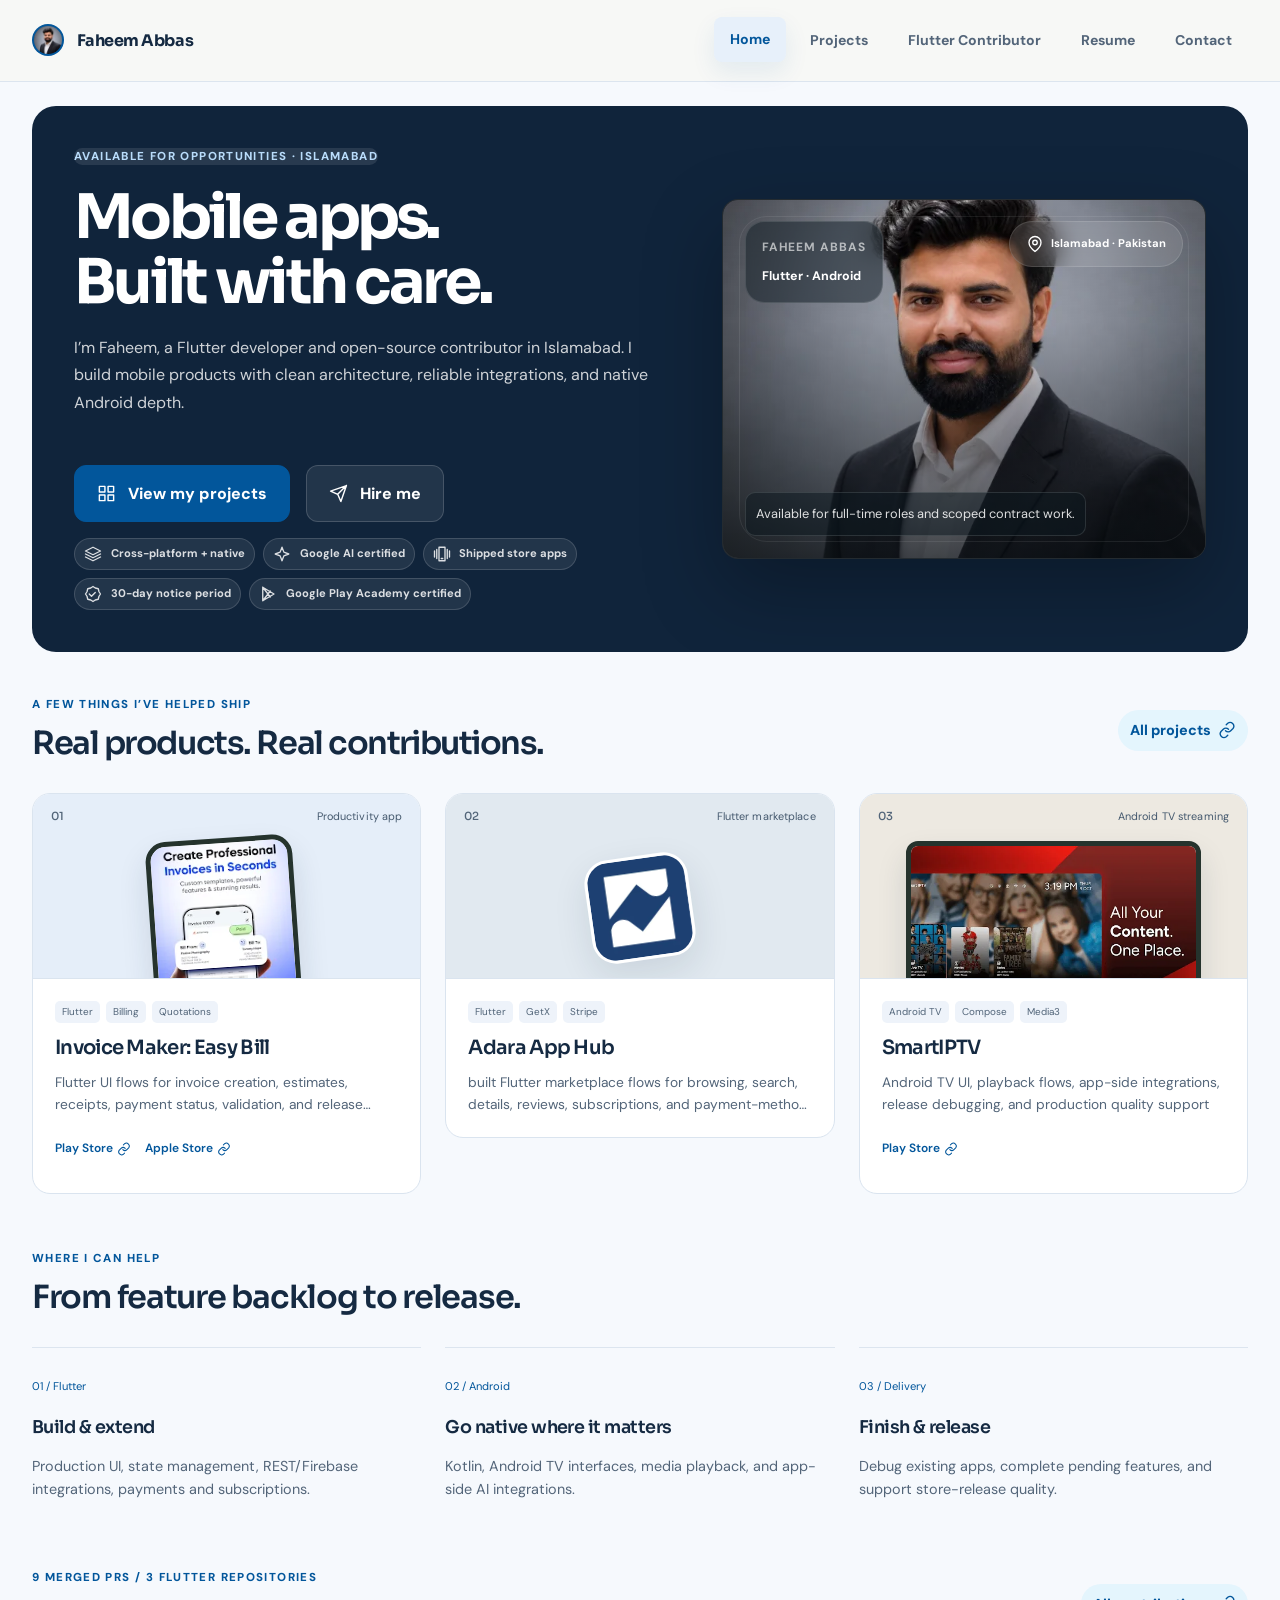
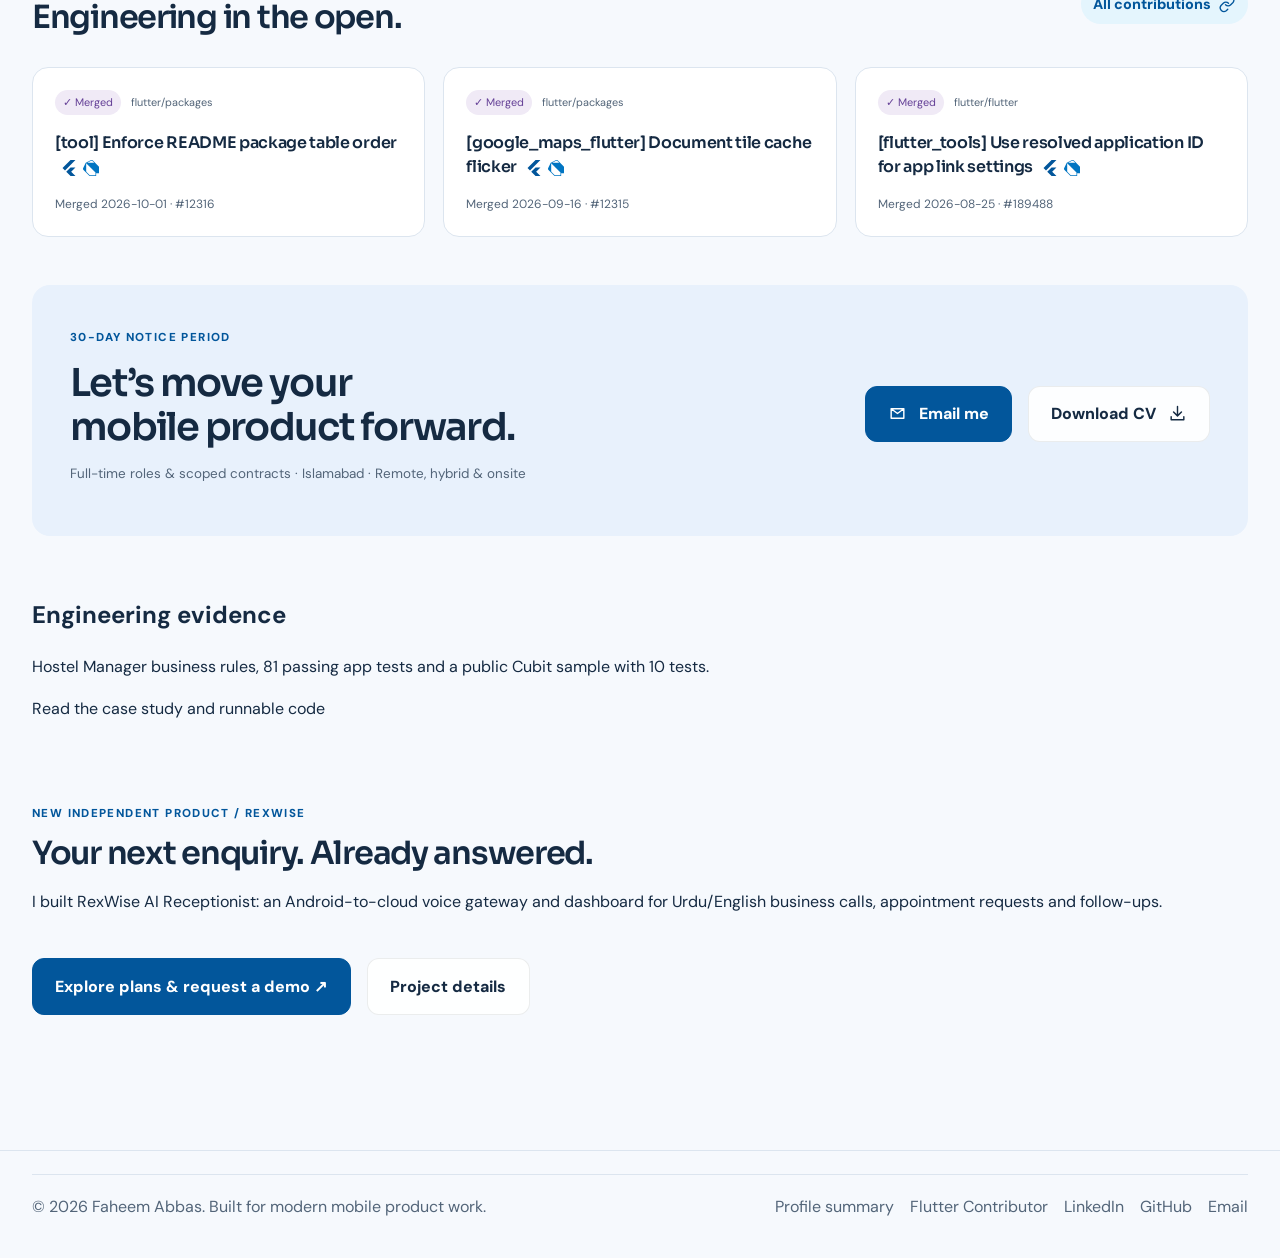
==== commit 1e40d8ef: "Feature RexWise AI receptionist and country pricing" ====
--- a/index.html
+++ b/index.html
@@ -51,7 +51,7 @@
     <link rel="preload" href="assets/fonts/dm-sans-latin.woff2" as="font" type="font/woff2" crossorigin />
     <link rel="preload" href="assets/fonts/sora-latin.woff2" as="font" type="font/woff2" crossorigin />
     <style>
-@font-face{font-family:"DM Sans";font-style:normal;font-weight:400 800;font-display:optional;src:url("assets/fonts/dm-sans-latin.woff2") format("woff2")}@font-face{font-family:Sora;font-style:normal;font-weight:500 700;font-display:optional;src:url("assets/fonts/sora-latin.woff2") format("woff2")}:root{--bg:#eef8ff;--bg-soft:#dff4ff;--surface:rgba(255, 255, 255, 0.82);--surface-strong:rgba(255, 255, 255, 0.96);--surface-dark:#071a2c;--ink:#071522;--muted:#536579;--line:rgba(2, 86, 155, 0.13);--line-strong:rgba(2, 86, 155, 0.22);--brand:#02569b;--brand-2:#13b9fd;--accent:#00c896;--accent-soft:#d9f5ff;--success:#00a884;--shadow:0 30px 90px rgba(2, 41, 74, 0.14);--shadow-soft:0 16px 38px rgba(2, 41, 74, 0.08);--radius-xl:32px;--radius-lg:24px;--radius-md:18px;--container:1520px}*,::after,::before{box-sizing:border-box}html{scroll-behavior:smooth}body{position:relative;isolation:isolate;margin:0;min-height:100vh;overflow-x:hidden;color:var(--ink);background:linear-gradient(90deg,rgba(2,86,155,.045) 1px,transparent 1px),linear-gradient(180deg,rgba(2,86,155,.045) 1px,transparent 1px),linear-gradient(135deg,rgba(19,185,253,.18),transparent 34%),linear-gradient(180deg,#f8fcff 0,#eef8ff 48%,#f8fbff 100%);background-size:34px 34px,34px 34px,auto,auto;font-family:"DM Sans",sans-serif;line-height:1.6}body::after,body::before{content:"";position:fixed;pointer-events:none;z-index:-1}body::before{inset:0;opacity:.42;background:linear-gradient(115deg,transparent 0 46%,rgba(19,185,253,.12) 46% 47%,transparent 47% 100%),linear-gradient(115deg,transparent 0 59%,rgba(0,200,150,.1) 59% 60%,transparent 60% 100%)}body::after{inset:auto 0 0 0;height:22rem;opacity:.22;background:linear-gradient(180deg,transparent,rgba(2,86,155,.12))}img{max-width:100%;display:block}a{color:inherit;text-decoration:none}button,input,textarea{font:inherit}::selection{color:#fff;background:rgba(29,78,216,.85)}.container{width:min(calc(100% - clamp(1rem,2.8vw,3rem)),var(--container));margin:0 auto}.site-header{position:sticky;top:0;z-index:20;backdrop-filter:blur(16px);background:rgba(248,252,255,.74);border-bottom:1px solid rgba(2,86,155,.12);box-shadow:0 8px 30px rgba(2,41,74,.05)}.nav-wrap{display:flex;align-items:center;justify-content:space-between;gap:1.25rem;padding:1rem 0}.brand{display:inline-flex;align-items:center;gap:.8rem;font-family:Sora,sans-serif;font-size:1.15rem;font-weight:700;letter-spacing:-.03em}.brand-avatar-wrap{display:inline-flex;align-items:center;justify-content:center;width:2rem;height:2rem;border-radius:50%;padding:2px;background:conic-gradient(from 140deg,#02569b,#13b9fd,#00c896,#02569b);box-shadow:0 0 0 6px rgba(19,185,253,.12);overflow:hidden}.brand-avatar{width:100%;height:100%;border-radius:50%;object-fit:cover;object-position:62% 28%}.site-nav{display:flex;align-items:center;gap:.5rem}.site-nav a{padding:.7rem 1rem;border-radius:999px;color:var(--muted);font-size:.95rem;font-weight:700;transition:color 180ms ease,background-color 180ms ease,transform 180ms ease,box-shadow 180ms ease}.site-nav a.active,.site-nav a:hover{color:var(--ink);background:rgba(255,255,255,.92);transform:translateY(-1px);box-shadow:0 10px 24px rgba(2,86,155,.09)}.menu-toggle{display:none;align-items:center;justify-content:center;width:3rem;height:3rem;border:1px solid var(--line);border-radius:999px;background:rgba(255,255,255,.75);color:var(--ink);cursor:pointer}.menu-toggle i{font-size:1.15rem}.page-shell{padding:.5rem 0 4rem}.section{padding:3.2rem 0}.section-compact{padding:1.4rem 0 2rem}.section-title{margin:0 0 .9rem;font-family:Sora,sans-serif;font-size:clamp(2rem, 4vw, 3rem);line-height:1.05;letter-spacing:-.05em}.lead,.section-copy,.subtle{color:var(--muted)}.policy-shell{max-width:920px;margin:2rem auto 0;padding:clamp(1.4rem,4vw,3rem);border:1px solid var(--line);border-radius:var(--radius-xl);background:var(--surface-strong);box-shadow:var(--shadow-soft)}.policy-shell h1,.policy-shell h2{font-family:Sora,sans-serif;letter-spacing:-.04em}.policy-shell h1{margin:.7rem 0 .8rem;font-size:clamp(2.4rem, 6vw, 4.4rem);line-height:1}.policy-shell h2{margin:2rem 0 .6rem;font-size:clamp(1.35rem, 3vw, 1.8rem)}.policy-shell li,.policy-shell p{color:var(--muted)}.policy-shell ul{padding-left:1.2rem}.policy-shell li+li{margin-top:.45rem}.seo-summary-card{position:relative;overflow:hidden;padding:clamp(1.25rem,3vw,2rem);border:1px solid rgba(19,185,253,.18);border-radius:var(--radius-lg);background:radial-gradient(circle at 8% 12%,rgba(19,185,253,.18),transparent 28%),linear-gradient(135deg,rgba(255,255,255,.96),rgba(236,249,255,.88));box-shadow:var(--shadow-soft)}.seo-summary-card h2{margin:.95rem 0 .75rem;max-width:18ch;font-family:Sora,sans-serif;font-size:clamp(1.7rem, 3.3vw, 2.6rem);line-height:1.02;letter-spacing:-.05em}.seo-summary-card p{max-width:72rem;margin:0 0 1.1rem;color:var(--muted)}.eyebrow{display:inline-flex;align-items:center;width:fit-content;justify-self:start;white-space:nowrap;gap:.7rem;padding:.5rem .9rem;border-radius:999px;background:rgba(235,248,255,.9);border:1px solid rgba(19,185,253,.18);box-shadow:var(--shadow-soft);color:var(--brand);font-size:.82rem;font-weight:800;letter-spacing:.08em;text-transform:uppercase}.eyebrow::before{content:"";width:.55rem;height:.55rem;border-radius:50%;background:linear-gradient(135deg,var(--brand),var(--brand-2))}.hero{position:relative;overflow:hidden;display:grid;grid-template-columns:minmax(0,1.02fr) minmax(0,0.98fr);gap:2.75rem;align-items:center;margin-top:1rem;padding:clamp(2rem,4vw,3rem);border-radius:42px;background:radial-gradient(circle at 12% 12%,rgba(208,165,108,.16),transparent 18%),radial-gradient(circle at 86% 14%,rgba(142,188,211,.14),transparent 23%),radial-gradient(circle at 54% 100%,rgba(83,142,121,.15),transparent 26%),linear-gradient(135deg,#0b1720 0,#122f42 44%,#1d4b4c 100%);box-shadow:0 46px 100px rgba(8,16,22,.24)}.hero::after,.hero::before{content:"";position:absolute;pointer-events:none}.hero::before{inset:auto auto -12rem -10rem;width:24rem;height:24rem;border-radius:50%;background:radial-gradient(circle,rgba(255,255,255,.08),transparent 72%)}.hero::after{inset:1.25rem;border:1px solid rgba(255,255,255,.07);border-radius:34px}.hero-copy{position:relative;z-index:1;display:grid;align-content:center;min-width:0}.hero h1,.hero h2{margin:1rem 0 1.3rem;font-family:Sora,sans-serif;font-size:clamp(2.75rem, 5.2vw, 4.85rem);line-height:.95;letter-spacing:-.07em;color:#fff;max-width:11ch}.hero p{max-width:36rem;margin:0 0 1.6rem;color:rgba(255,255,255,.8);font-size:1.07rem}.hero .eyebrow{background:rgba(255,255,255,.1);border-color:rgba(255,255,255,.12);box-shadow:none;color:#d3e5f3}.hero .eyebrow::before{background:linear-gradient(135deg,#13b9fd,#00c896)}.button-row,.hero-actions{display:flex;flex-wrap:wrap;gap:1rem;margin:1.75rem 0 1.35rem}.button,.button-link,.button-secondary{display:inline-flex;align-items:center;justify-content:center;gap:.7rem;min-height:3.35rem;padding:.9rem 1.4rem;border-radius:999px;border:1px solid transparent;font-weight:800;transition:transform 180ms ease,box-shadow 180ms ease,background-color 180ms ease}.button{color:#0e1720;background:linear-gradient(135deg,#13b9fd,#54c5f8 52%,#00c896);box-shadow:0 20px 42px rgba(19,185,253,.26)}.button-secondary{color:var(--ink);background:rgba(255,255,255,.88);border-color:rgba(15,27,36,.08);box-shadow:var(--shadow-soft)}.button-link{padding:0;min-height:auto;color:var(--brand);font-weight:800}.availability-card .button-secondary,.hero .button-secondary,.spotlight-card .button-secondary{color:#fff;background:rgba(255,255,255,.08);border-color:rgba(255,255,255,.16);box-shadow:none}.button-link:hover,.button-secondary:hover,.button:hover{transform:translateY(-2px)}.button:hover{box-shadow:0 24px 48px rgba(19,185,253,.32)}.hero-metrics,.inline-meta,.mini-tags,.pill-row,.project-tags,.service-tags,.stack-tags{display:flex;flex-wrap:wrap;gap:.8rem}.metric-chip,.pill,.tag{display:inline-flex;align-items:center;gap:.55rem;padding:.72rem .95rem;border-radius:999px;border:1px solid rgba(15,23,42,.08);background:var(--surface-strong);box-shadow:var(--shadow-soft);color:var(--muted);font-size:.92rem;font-weight:700}.metric-chip i,.pill i,.tag i{color:var(--brand)}.hero .metric-chip{background:rgba(255,255,255,.08);border-color:rgba(255,255,255,.12);box-shadow:none;color:rgba(255,255,255,.84)}.hero .metric-chip i{color:#82dcff}.hero-visual{position:relative;min-height:38rem;z-index:1;min-width:0}.hero-card{position:relative;height:100%;min-height:38rem;overflow:hidden;border-radius:34px;background:#0b1319;border:1px solid rgba(255,255,255,.1);box-shadow:0 30px 80px rgba(0,0,0,.28)}.contributor-score-card picture,.hero-card picture{position:absolute;inset:0;display:block}.hero-card::after,.hero-card::before{content:"";position:absolute;pointer-events:none;z-index:0}.hero-card::before{inset:0;z-index:1;background:linear-gradient(180deg,rgba(9,14,18,.02) 0,rgba(9,14,18,.14) 34%,rgba(9,14,18,.76) 100%)}.hero-card::after{inset:1rem;z-index:2;border:1px solid rgba(255,255,255,.08);border-radius:28px}.hero-avatar{position:absolute;inset:0;width:100%;height:100%;margin:0;object-fit:cover;object-position:66% center;filter:saturate(104%)}.hero-overlay{position:absolute;left:1.35rem;right:1.35rem;z-index:3;display:flex;gap:.75rem}.hero-overlay--top{top:1.35rem;align-items:flex-start;justify-content:space-between}.hero-overlay--bottom{bottom:1.35rem;flex-direction:column;align-items:flex-start}.hero-badge{max-width:16rem;padding:.95rem 1rem;border-radius:1.2rem;background:rgba(12,24,32,.48);border:1px solid rgba(255,255,255,.12);backdrop-filter:blur(14px)}.hero-badge-label{display:block;margin-bottom:.3rem;color:rgba(255,255,255,.62);font-size:.75rem;font-weight:700;letter-spacing:.08em;text-transform:uppercase}.hero-badge strong{color:#fff;font-size:1rem;line-height:1.35}.hero-location{display:inline-flex;align-items:center;gap:.45rem;padding:.8rem 1rem;border-radius:999px;background:rgba(255,255,255,.1);border:1px solid rgba(255,255,255,.12);backdrop-filter:blur(14px);color:#fff;font-size:.88rem;font-weight:700}.hero-overlay--bottom p{max-width:20rem;margin:0;padding:.95rem 1rem;border-radius:1.2rem;background:rgba(12,24,32,.52);border:1px solid rgba(255,255,255,.12);color:rgba(255,255,255,.86);font-size:.94rem}.hero-platforms{display:flex;flex-wrap:wrap;gap:.65rem}.hero-platforms span{display:inline-flex;align-items:center;padding:.68rem .92rem;border-radius:999px;background:rgba(255,255,255,.1);border:1px solid rgba(255,255,255,.12);backdrop-filter:blur(12px);color:#fff;font-size:.84rem;font-weight:700}.contact-card,.cta-panel,.detail-card,.floating-card,.info-card,.mini-panel,.panel,.project-card,.spotlight-card,.stat-card,.timeline-card,.value-card{border:1px solid rgba(255,255,255,.58);background:var(--surface-strong);box-shadow:var(--shadow);backdrop-filter:blur(12px)}.availability-card,.contact-card,.mini-panel,.panel,.project-card,.quote-panel,.spotlight-card,.stat-card,.timeline-card,.value-card{position:relative}.availability-card::after,.contact-card::after,.mini-panel::after,.panel::after,.project-card::after,.quote-panel::after,.spotlight-card::after,.stat-card::after,.timeline-card::after,.value-card::after{content:"";position:absolute;inset:0;border-radius:inherit;pointer-events:none;background:linear-gradient(135deg,rgba(255,255,255,.14),transparent 36%);opacity:.6}.floating-card{position:absolute;left:0;top:1.3rem;max-width:17rem;padding:1rem 1.1rem;border-radius:var(--radius-md);z-index:2}.floating-card strong{display:block;margin-bottom:.3rem;color:#fff;font-size:.95rem}.floating-card p{margin:0;color:rgba(255,255,255,.76);font-size:.88rem}.floating-card--dark{background:rgba(9,17,31,.58);border-color:rgba(255,255,255,.1);box-shadow:0 14px 34px rgba(0,0,0,.16)}.floating-card--light{position:absolute;left:.5rem;right:auto;bottom:1.6rem;max-width:13rem;padding:1rem 1.05rem;border-radius:var(--radius-md);background:rgba(255,251,240,.95)}.floating-card--light strong{color:var(--ink)}.floating-card--light p{color:var(--muted)}.floating-card .meta-line{display:inline-flex;align-items:center;gap:.45rem;margin-top:.55rem;color:rgba(255,255,255,.86);font-size:.82rem;font-weight:700}.floating-card--light .meta-line{color:var(--brand)}.section-compact{margin-top:.8rem;position:relative;z-index:2}.brand-strip{display:grid;grid-template-columns:1.3fr 1fr;gap:1.45rem;align-items:stretch}.panel{padding:1.5rem;border-radius:var(--radius-xl)}.panel-dark{color:#fff;background:linear-gradient(90deg,rgba(19,185,253,.08) 1px,transparent 1px),linear-gradient(180deg,rgba(19,185,253,.06) 1px,transparent 1px),linear-gradient(145deg,rgba(4,22,38,.98),rgba(2,63,111,.97) 58%,rgba(0,155,190,.9));background-size:30px 30px,30px 30px,auto;border-color:rgba(151,220,255,.14)}.panel-dark .section-copy,.panel-dark li,.panel-dark p{color:rgba(255,255,255,.72)}.panel-dark .stack-block h3{color:rgba(255,255,255,.45)}.panel-dark .stack-list span{background:rgba(255,255,255,.08);color:rgba(255,255,255,.84)}.capability-grid,.contact-grid,.project-grid,.stat-grid,.three-column,.timeline-grid,.two-column,.value-grid{display:grid;gap:1.25rem}.stat-grid{grid-template-columns:repeat(3,minmax(0,1fr));align-content:start}.capability-grid,.project-grid,.three-column,.value-grid{grid-template-columns:repeat(3,minmax(0,1fr))}.contact-grid,.two-column{grid-template-columns:repeat(2,minmax(0,1fr))}.timeline-grid{grid-template-columns:minmax(0,1.05fr) minmax(0,0.95fr)}.contact-card,.mini-panel,.project-card,.stat-card,.timeline-card,.value-card{padding:1.45rem;border-radius:var(--radius-lg);min-width:0}.contact-card,.mini-panel,.panel:not(.panel-dark),.stat-card,.timeline-card,.value-card{border-color:rgba(15,27,36,.07);background:linear-gradient(180deg,rgba(255,255,255,.96),rgba(248,244,236,.96))}.contact-card h3,.mini-panel h3,.project-card h3,.stat-card h3,.timeline-card h3,.value-card h3{margin:0 0 .55rem;font-family:Sora,sans-serif;font-size:1.25rem;letter-spacing:-.04em}.stat-card .number{font-family:Sora,sans-serif;font-size:clamp(2.2rem, 4vw, 3.35rem);line-height:.95;letter-spacing:-.06em}.contact-card p,.project-card p,.stat-card p,.timeline-card p,.value-card p{margin:0;color:var(--muted)}.section-head{display:flex;align-items:end;justify-content:space-between;gap:1rem;margin-bottom:1.6rem}.section-head p{max-width:38rem;margin:0}.project-card{position:relative;overflow:hidden;display:flex;flex-direction:column;gap:.85rem;padding:1.25rem;border-color:rgba(2,86,155,.12);background:linear-gradient(90deg,rgba(19,185,253,.055) 1px,transparent 1px),linear-gradient(180deg,rgba(19,185,253,.045) 1px,transparent 1px),linear-gradient(180deg,rgba(255,255,255,.99),rgba(244,251,255,.98));background-size:26px 26px,26px 26px,auto;box-shadow:0 22px 50px rgba(2,41,74,.08);transition:transform 220ms ease,box-shadow 220ms ease,border-color 220ms ease}.project-card::before{content:"";position:absolute;left:1.35rem;right:1.35rem;top:0;height:6px;border-radius:999px;background:linear-gradient(90deg,#02569b,#13b9fd,#00c896)}.project-card::after{content:none}.project-card:nth-child(3n+1){background:linear-gradient(90deg,rgba(19,185,253,.055) 1px,transparent 1px),linear-gradient(180deg,rgba(19,185,253,.045) 1px,transparent 1px),linear-gradient(180deg,#fff 0,#f1fbff 58%,#fff 100%);background-size:26px 26px,26px 26px,auto}.project-card:nth-child(3n+2){background:linear-gradient(90deg,rgba(0,200,150,.05) 1px,transparent 1px),linear-gradient(180deg,rgba(2,86,155,.04) 1px,transparent 1px),linear-gradient(180deg,#fff 0,#f4fffb 58%,#fff 100%);background-size:26px 26px,26px 26px,auto}.project-card:nth-child(3n+3){background:linear-gradient(90deg,rgba(2,86,155,.05) 1px,transparent 1px),linear-gradient(180deg,rgba(19,185,253,.035) 1px,transparent 1px),linear-gradient(180deg,#fff 0,#eef8ff 58%,#fff 100%);background-size:26px 26px,26px 26px,auto}.contact-card:hover,.mini-panel:hover,.project-card:hover,.stat-card:hover,.timeline-card:hover,.value-card:hover{transform:translateY(-4px);box-shadow:0 30px 64px rgba(2,86,155,.13);border-color:rgba(19,185,253,.28)}.project-top{display:flex;align-items:center;justify-content:space-between;gap:1rem;min-height:3.9rem}.project-logo{display:inline-flex;align-items:center;justify-content:center;width:3.8rem;height:3.8rem;padding:.65rem;border-radius:1.15rem;background:linear-gradient(180deg,rgba(255,255,255,.98),rgba(235,248,255,.92));border:1px solid rgba(19,185,253,.18);box-shadow:var(--shadow-soft)}.project-logo img{width:100%;height:100%;object-fit:contain;border-radius:.78rem}.project-logo i{font-size:1.45rem;color:var(--brand)}.project-shot{margin-top:1rem;overflow:hidden;border-radius:1rem;border:1px solid rgba(19,185,253,.16);background:linear-gradient(180deg,rgba(235,248,255,.94),rgba(246,252,255,.94));box-shadow:0 14px 28px rgba(2,86,155,.08);aspect-ratio:16/9}.project-shot img{width:100%;height:100%;object-fit:cover;display:block}.project-type{color:var(--brand);max-width:11rem;text-align:right;font-size:.78rem;font-weight:800;letter-spacing:.08em;line-height:1.25;text-transform:uppercase}.project-copy{display:grid;gap:.45rem}.project-card h3{margin-bottom:0;line-height:1.1}.project-card p{font-size:.94rem;line-height:1.55}.project-proof{display:grid;gap:.45rem;padding:.72rem;border:1px solid rgba(19,185,253,.14);border-radius:1.05rem;background:rgba(255,255,255,.68);box-shadow:inset 0 1px 0 rgba(255,255,255,.72)}.project-proof span{display:block;color:var(--muted);font-size:.84rem;line-height:1.35}.project-proof strong{display:block;margin-bottom:.12rem;color:var(--ink);font-size:.74rem;font-weight:800;letter-spacing:.08em;text-transform:uppercase}.project-list{padding:0;margin:0;list-style:none;display:grid;gap:.55rem}.project-list li{position:relative;padding-left:1rem;color:var(--muted);font-size:.88rem;line-height:1.36}.project-list li::before{content:"";position:absolute;left:0;top:.57rem;width:.38rem;height:.38rem;border-radius:50%;background:linear-gradient(135deg,var(--brand),var(--brand-2))}.project-footer{display:flex;flex-wrap:wrap;align-items:center;justify-content:space-between;gap:.65rem;margin-top:auto;padding-top:.2rem}.project-links{display:inline-flex;flex-wrap:wrap;gap:.55rem}.text-link{display:inline-flex;align-items:center;gap:.45rem;padding:.55rem .75rem;border-radius:999px;background:rgba(19,185,253,.08);color:var(--brand);font-weight:800;font-size:.9rem}.project-card .project-tags{gap:.45rem}.project-card .tag{padding:.5rem .68rem;font-size:.82rem}.text-link:hover{color:#0087c9}.store-gallery-stack{display:grid;gap:1.25rem;min-width:0;max-width:100%}.store-proof-grid{display:grid;grid-template-columns:repeat(4,minmax(0,1fr));gap:.9rem;margin:1.3rem 0 1.5rem}.store-proof-card{position:relative;overflow:hidden;min-height:7rem;padding:1.1rem;border-radius:1.35rem;border:1px solid rgba(19,185,253,.18);background:radial-gradient(circle at 14% 14%,rgba(19,185,253,.18),transparent 34%),linear-gradient(135deg,rgba(255,255,255,.95),rgba(236,249,255,.92));box-shadow:0 18px 40px rgba(2,41,74,.08)}.store-proof-card::after{content:"";position:absolute;inset:auto -18% -45% auto;width:7rem;height:7rem;border-radius:999px;background:linear-gradient(135deg,rgba(0,200,150,.22),rgba(19,185,253,.1))}.store-proof-card span{position:relative;z-index:1;display:block;margin-bottom:.4rem;font-family:Sora,sans-serif;font-size:clamp(1.45rem, 2.3vw, 2rem);font-weight:800;letter-spacing:-.05em;color:var(--ink)}.store-proof-card strong{position:relative;z-index:1;color:var(--muted);font-size:.9rem}.store-showcase{min-width:0;max-width:100%;padding:1.45rem;border-radius:var(--radius-xl);border:1px solid rgba(2,86,155,.12);background:linear-gradient(90deg,rgba(19,185,253,.05) 1px,transparent 1px),linear-gradient(180deg,rgba(19,185,253,.04) 1px,transparent 1px),linear-gradient(180deg,rgba(255,255,255,.99),rgba(241,250,255,.98));background-size:30px 30px,30px 30px,auto;box-shadow:0 22px 50px rgba(2,41,74,.08)}.store-showcase-head{display:flex;align-items:center;justify-content:space-between;gap:1rem;min-width:0;max-width:100%;margin-bottom:1rem}.store-showcase-meta{display:flex;align-items:center;gap:1rem;min-width:0;max-width:100%}.store-showcase-meta>div{min-width:0;max-width:100%}.store-showcase-meta h3{margin:.2rem 0 .35rem;font-family:Sora,sans-serif;font-size:clamp(1.4rem, 2vw, 1.8rem);letter-spacing:-.04em}.store-showcase-meta p{margin:0;color:var(--muted);max-width:42rem;overflow-wrap:anywhere}.store-showcase-icon{width:4.8rem;height:4.8rem;flex:0 0 auto;border-radius:1.25rem;object-fit:cover;border:1px solid rgba(19,185,253,.2);box-shadow:var(--shadow-soft)}.store-showcase-actions{display:flex;flex-wrap:wrap;justify-content:flex-end;gap:.75rem;min-width:0;max-width:100%;flex:0 0 auto}.store-shot-rail{display:grid;grid-auto-flow:column;grid-auto-columns:minmax(18rem,24rem);gap:.9rem;width:100%;min-width:0;max-width:100%;overflow-x:auto;overscroll-behavior-x:contain;padding-bottom:.35rem;scroll-snap-type:x proximity}.store-shot-card{position:relative;overflow:hidden;display:block;cursor:zoom-in;border-radius:1.15rem;border:1px solid rgba(2,86,155,.12);background:#ebf8ff;box-shadow:0 12px 26px rgba(2,41,74,.08);aspect-ratio:16/9;scroll-snap-align:start;transition:transform 180ms ease,box-shadow 180ms ease,border-color 180ms ease}.store-shot-card::after{content:"";position:absolute;inset:0;background:linear-gradient(180deg,transparent 58%,rgba(7,14,20,.06));pointer-events:none}.store-shot-card:hover{transform:translateY(-3px);box-shadow:0 18px 34px rgba(2,86,155,.14);border-color:rgba(19,185,253,.32)}.store-shot-card img{width:100%;height:100%;object-fit:cover;display:block;transition:transform 220ms ease}.store-showcase .store-shot-card{animation:screenshotLift 520ms cubic-bezier(.2,.8,.2,1) both}.store-shot-card:nth-child(2){animation-delay:60ms}.store-shot-card:nth-child(3){animation-delay:120ms}.store-shot-card:nth-child(4){animation-delay:180ms}.store-shot-card:nth-child(5){animation-delay:240ms}.store-shot-card:nth-child(6){animation-delay:.3s}@keyframes screenshotLift{from{opacity:0;transform:translateY(18px) scale(.96)}to{opacity:1;transform:translateY(0) scale(1)}}@media (prefers-reduced-motion:reduce){.store-showcase .store-shot-card{animation:none}}.store-shot-card:hover img{transform:scale(1.02)}.gallery-modal-close:focus-visible,.gallery-modal-nav:focus-visible,.store-shot-card:focus-visible{outline:3px solid rgba(19,185,253,.78);outline-offset:3px}.gallery-open{overflow:hidden}.gallery-modal{position:fixed;inset:0;z-index:80;display:grid;place-items:center;padding:clamp(.8rem,2vw,1.4rem)}.gallery-modal[hidden]{display:none}.gallery-modal-backdrop{position:absolute;inset:0;background:rgba(5,11,16,.76);backdrop-filter:blur(14px)}.gallery-modal-dialog{position:relative;z-index:1;width:min(1240px,100%);max-height:calc(100vh - 2rem);overflow:hidden;border-radius:1.8rem;border:1px solid rgba(255,255,255,.12);background:linear-gradient(90deg,rgba(19,185,253,.08) 1px,transparent 1px),linear-gradient(180deg,rgba(19,185,253,.06) 1px,transparent 1px),linear-gradient(160deg,rgba(5,23,39,.98),rgba(3,42,75,.96));background-size:30px 30px,30px 30px,auto;box-shadow:0 40px 120px rgba(0,0,0,.35);transform:translateY(18px) scale(.985);opacity:0;transition:transform 220ms ease,opacity 220ms ease}.gallery-modal.is-open .gallery-modal-dialog{transform:translateY(0) scale(1);opacity:1}.gallery-modal-close,.gallery-modal-nav{border:0;color:#fff;cursor:pointer;transition:transform 180ms ease,background-color 180ms ease,border-color 180ms ease}.gallery-modal-close{position:absolute;top:1rem;right:1rem;z-index:3;display:inline-flex;align-items:center;justify-content:center;width:3rem;height:3rem;border-radius:999px;background:rgba(255,255,255,.08);border:1px solid rgba(255,255,255,.16)}.gallery-modal-close:hover,.gallery-modal-nav:hover{transform:translateY(-1px);background:rgba(255,255,255,.14);border-color:rgba(255,255,255,.24)}.gallery-modal-stage{position:relative;min-height:min(68vh,880px);padding:1.4rem 4.25rem .8rem;display:flex;align-items:center;justify-content:center}.gallery-modal-image{width:100%;max-height:min(68vh,820px);object-fit:contain;border-radius:1.35rem;background:linear-gradient(180deg,rgba(246,247,248,.96),rgba(229,234,238,.92));box-shadow:0 20px 60px rgba(0,0,0,.24)}.gallery-modal-nav{position:absolute;top:50%;transform:translateY(-50%);z-index:2;display:inline-flex;align-items:center;justify-content:center;width:3.2rem;height:3.2rem;border-radius:999px;background:rgba(255,255,255,.08);border:1px solid rgba(255,255,255,.16)}.gallery-modal-prev{left:1rem}.gallery-modal-next{right:1rem}.gallery-modal-footer{display:flex;align-items:flex-end;justify-content:space-between;gap:1.25rem;padding:0 1.4rem 1.4rem;color:rgba(255,255,255,.92)}.gallery-modal-copy{max-width:42rem}.gallery-modal-kicker{color:rgba(151,220,255,.92);font-size:.82rem;font-weight:800;letter-spacing:.1em;text-transform:uppercase}.gallery-modal-title{margin:.3rem 0 .55rem;font-family:Sora,sans-serif;font-size:clamp(1.45rem, 2vw, 2rem);line-height:1.05;letter-spacing:-.04em}.gallery-modal-description{margin:0;color:rgba(231,237,241,.78)}.gallery-modal-meta{display:grid;gap:.9rem;justify-items:end;min-width:16rem}.gallery-modal-counter{display:inline-flex;align-items:center;justify-content:center;padding:.55rem .95rem;border-radius:999px;background:rgba(255,255,255,.08);border:1px solid rgba(255,255,255,.14);color:rgba(255,255,255,.88);font-weight:700}.gallery-modal-actions{display:flex;flex-wrap:wrap;justify-content:flex-end;gap:.75rem}.gallery-modal-actions .button,.gallery-modal-actions .button-secondary{box-shadow:none}.gallery-modal-actions [hidden]{display:none}.gallery-modal-actions .button-secondary{color:#fff;background:rgba(19,185,253,.1);border-color:rgba(151,220,255,.24)}.highlight-grid{display:grid;grid-template-columns:minmax(0,0.8fr) minmax(0,1.2fr);gap:1.25rem}.contributor-grid{align-items:stretch}.contributor-panel{display:grid;gap:1rem}.contribution-list{display:grid;grid-template-columns:repeat(2,minmax(0,1fr));gap:.8rem}.contribution-pills{margin-top:1.2rem}.contribution-proof-grid{display:grid;gap:.75rem;margin-top:1.4rem}.contribution-proof-grid div{padding:.9rem 1rem;border:1px solid rgba(255,255,255,.12);border-radius:1rem;background:rgba(255,255,255,.07);box-shadow:inset 0 1px 0 rgba(255,255,255,.06)}.contribution-proof-grid span,.contribution-proof-grid strong{display:block}.contribution-proof-grid strong{margin-bottom:.28rem;color:#fff;font-size:.86rem;font-weight:800;letter-spacing:.08em;text-transform:uppercase}.contribution-proof-grid span{color:rgba(255,255,255,.76);font-size:.94rem;line-height:1.45}.contribution-item{display:grid;gap:.28rem;padding:.9rem;border-radius:1.1rem;border:1px solid rgba(2,86,155,.12);background:linear-gradient(180deg,rgba(255,255,255,.98),rgba(241,249,255,.98));box-shadow:0 14px 28px rgba(2,41,74,.06);transition:transform 180ms ease,border-color 180ms ease,box-shadow 180ms ease}.contribution-item:hover{transform:translateY(-2px);border-color:rgba(19,185,253,.28);box-shadow:0 20px 34px rgba(2,41,74,.1)}.contribution-item strong{color:var(--brand);font-size:.86rem;font-weight:800;letter-spacing:.08em;text-transform:uppercase}.contribution-item span{color:var(--ink);font-size:.92rem;line-height:1.45}.contributor-hero h1{max-width:12ch}.contributor-score-card{position:relative;display:grid;align-content:end;min-height:38rem;height:100%;overflow:hidden;padding:1.45rem;border-radius:34px;color:#fff;background:linear-gradient(180deg,rgba(7,18,30,.08),rgba(7,18,30,.78)),linear-gradient(135deg,rgba(19,185,253,.2),rgba(0,200,150,.1)),#071a2c;border:1px solid rgba(255,255,255,.12);box-shadow:0 30px 80px rgba(0,0,0,.28)}.contributor-score-card::before{content:"";position:absolute;inset:1rem;z-index:1;border:1px solid rgba(255,255,255,.09);border-radius:28px;pointer-events:none}.contributor-score-card img{position:absolute;inset:0;width:100%;height:100%;object-fit:cover;object-position:62% center;opacity:.7;filter:saturate(108%)}@media (prefers-reduced-motion:reduce){*,::after,::before{scroll-behavior:auto!important;transition-duration:0s!important;animation-duration:0s!important;animation-iteration-count:1!important}}.contributor-score-card>div{position:relative;z-index:2}.contributor-score-card h2{margin:.35rem 0 .2rem;font-family:Sora,sans-serif;font-size:clamp(2.1rem, 4vw, 3.25rem);line-height:.95;letter-spacing:-.06em}.contributor-score-card p{margin:0;max-width:28rem;color:rgba(255,255,255,.78)}.score-label{display:inline-flex;width:fit-content;padding:.5rem .8rem;border-radius:999px;color:#c8efff;background:rgba(255,255,255,.09);border:1px solid rgba(255,255,255,.12);font-size:.78rem;font-weight:800;letter-spacing:.08em;text-transform:uppercase}.score-grid{display:grid;grid-template-columns:repeat(3,minmax(0,1fr));gap:.75rem;margin-top:1.3rem}.score-grid div{padding:.85rem;border-radius:1rem;background:rgba(255,255,255,.1);border:1px solid rgba(255,255,255,.12)}.score-grid span,.score-grid strong{display:block}.score-grid strong{font-family:Sora,sans-serif;font-size:1.55rem;line-height:1}.score-grid span{margin-top:.24rem;color:rgba(255,255,255,.74);font-size:.78rem;font-weight:700}.contributor-cta{display:flex;align-items:center;justify-content:space-between;gap:1.25rem}.contributor-cta>div:first-child{max-width:58rem}.spotlight-card{position:relative;overflow:hidden;padding:1.8rem;border-radius:calc(var(--radius-xl) + 2px);color:#fff;min-width:0;border-color:rgba(255,255,255,.08);background:linear-gradient(90deg,rgba(19,185,253,.08) 1px,transparent 1px),linear-gradient(180deg,rgba(19,185,253,.06) 1px,transparent 1px),linear-gradient(145deg,rgba(4,22,38,.99),rgba(2,63,111,.97) 58%,rgba(0,155,190,.9));background-size:30px 30px,30px 30px,auto;box-shadow:0 34px 76px rgba(2,41,74,.18)}.spotlight-card::before{content:"";position:absolute;inset:0;background:linear-gradient(135deg,rgba(255,255,255,.06),transparent 45%);pointer-events:none}.spotlight-card>*{position:relative}.spotlight-card .eyebrow{background:rgba(255,255,255,.08);border-color:rgba(255,255,255,.1);box-shadow:none;color:#bfdbfe}.spotlight-card .eyebrow::before{background:linear-gradient(135deg,#13b9fd,#00c896)}.spotlight-card h2{margin:0 0 .7rem;font-family:Sora,sans-serif;font-size:clamp(1.75rem, 3vw, 2.5rem);line-height:1.04;letter-spacing:-.03em}.spotlight-card .lead,.spotlight-card .section-title,.spotlight-card p{color:rgba(255,255,255,.76)}.spotlight-card .section-title,.spotlight-card h1,.spotlight-card h2{color:#fff}.spotlight-card .pill{background:rgba(255,255,255,.08);border-color:rgba(255,255,255,.12);box-shadow:none;color:rgba(255,255,255,.84)}.spotlight-card .pill i{color:#82dcff}.timeline{position:relative;padding-left:1.2rem}.timeline::before{content:"";position:absolute;left:.25rem;top:.3rem;bottom:.3rem;width:2px;background:linear-gradient(180deg,rgba(19,185,253,.45),rgba(0,200,150,.35))}.timeline-card{position:relative;margin-bottom:1rem}.timeline-card::before{content:"";position:absolute;left:-1.6rem;top:1.55rem;width:.85rem;height:.85rem;border-radius:50%;background:linear-gradient(135deg,var(--brand),var(--brand-2));box-shadow:0 0 0 8px rgba(19,185,253,.1)}.timeline-card:last-child{margin-bottom:0}.timeline-meta{display:flex;flex-wrap:wrap;gap:.65rem;align-items:center;margin-bottom:.5rem;color:var(--brand);font-size:.9rem;font-weight:800}.timeline-title{margin:0 0 .25rem;font-size:1.25rem}.timeline-subtitle{margin:0 0 .9rem;color:var(--muted);font-weight:700}.timeline-points{padding-left:1rem;margin:0;color:var(--muted)}.timeline-points li+li{margin-top:.45rem}.stack-block+.stack-block{margin-top:1.1rem}.stack-block h3{margin:0 0 .55rem;font-size:.98rem;letter-spacing:.02em;text-transform:uppercase;color:var(--muted)}.stack-list{display:flex;flex-wrap:wrap;gap:.65rem}.stack-list span{padding:.58rem .82rem;border-radius:999px;background:rgba(15,23,42,.05);color:var(--ink);font-size:.9rem;font-weight:700}.quote-panel{padding:1.8rem;border-radius:var(--radius-xl);background:linear-gradient(90deg,rgba(19,185,253,.08) 1px,transparent 1px),linear-gradient(180deg,rgba(19,185,253,.06) 1px,transparent 1px),linear-gradient(145deg,rgba(4,22,38,.99),rgba(2,63,111,.97) 58%,rgba(0,155,190,.9));background-size:30px 30px,30px 30px,auto;border:1px solid rgba(151,220,255,.14);box-shadow:0 26px 60px rgba(2,41,74,.17);color:#fff}.quote-panel blockquote{margin:0;font-family:Sora,sans-serif;font-size:clamp(1.5rem, 3vw, 2.15rem);line-height:1.12;letter-spacing:-.04em}.quote-panel p{margin:.9rem 0 0;color:rgba(255,255,255,.72)}.availability-card{display:grid;gap:1rem;padding:1.55rem;border-radius:var(--radius-lg);min-width:0;background:linear-gradient(90deg,rgba(19,185,253,.08) 1px,transparent 1px),linear-gradient(180deg,rgba(19,185,253,.06) 1px,transparent 1px),linear-gradient(145deg,rgba(4,22,38,.99),rgba(2,63,111,.97) 58%,rgba(0,155,190,.9));background-size:30px 30px,30px 30px,auto;color:#fff;box-shadow:0 28px 64px rgba(2,41,74,.18)}.availability-top{display:flex;align-items:center;justify-content:space-between;gap:1rem}.availability-note{display:inline-flex;align-items:center;padding:.55rem .85rem;border-radius:999px;background:rgba(255,255,255,.08);border:1px solid rgba(255,255,255,.12);color:rgba(255,255,255,.72);font-size:.82rem;font-weight:700;letter-spacing:.03em}.availability-title{margin:0;font-family:Sora,sans-serif;font-size:clamp(2rem, 4vw, 2.6rem);line-height:1.02;letter-spacing:-.05em}.availability-intro{margin:0;max-width:42rem}.availability-card li,.availability-card p{color:rgba(255,255,255,.76)}.availability-card ul{margin:0;padding-left:1rem}.fit-grid{display:grid;grid-template-columns:repeat(2,minmax(0,1fr));gap:.85rem}.fit-item{display:grid;grid-template-columns:auto 1fr;gap:.85rem;align-items:start;padding:1rem;border-radius:1.1rem;background:rgba(255,255,255,.07);border:1px solid rgba(255,255,255,.1)}.fit-item i{display:inline-flex;align-items:center;justify-content:center;width:2.25rem;height:2.25rem;border-radius:999px;background:rgba(19,185,253,.14);color:#82dcff;font-size:1rem}.fit-item strong{display:block;margin-bottom:.18rem;color:#fff;font-size:.98rem}.fit-item span{color:rgba(255,255,255,.68);font-size:.88rem;line-height:1.45}.contact-card .icon,.info-pill .icon,.mini-panel .icon{display:inline-flex;align-items:center;justify-content:center;width:2.75rem;height:2.75rem;border-radius:999px;background:var(--accent-soft);color:var(--accent);font-size:1.05rem}.contact-card{display:flex;flex-direction:column;gap:.85rem}.contact-card a{color:var(--brand);font-weight:800}.proof-list{padding:0;margin:1.15rem 0 0;list-style:none;display:grid;gap:.9rem}.proof-list li{display:grid;gap:.35rem;padding:1rem;border-radius:1rem;border:1px solid rgba(15,27,36,.08);background:linear-gradient(180deg,rgba(255,255,255,.98),rgba(247,242,235,.94))}.proof-list span{color:var(--muted);line-height:1.6}.proof-source{margin:0;color:rgba(255,255,255,.6);font-size:.88rem}.footer{padding:1.4rem 0 2.4rem}.footer-inner{display:flex;justify-content:space-between;gap:1rem;align-items:center;padding-top:1.2rem;border-top:1px solid var(--line);color:var(--muted)}.footer-links{display:inline-flex;flex-wrap:wrap;gap:1rem}.reveal,.reveal-delay-1,.reveal-delay-2,.reveal-delay-3{animation:none}@media (max-width:1080px){.brand-strip,.hero,.highlight-grid,.timeline-grid{grid-template-columns:1fr}.contribution-list{grid-template-columns:1fr}.hero{gap:2rem;min-height:auto;padding:2rem}.hero-visual{min-height:34rem}.hero-card{min-height:34rem}.contributor-score-card{min-height:34rem}.contributor-cta{align-items:flex-start;flex-direction:column}.capability-grid,.contact-grid,.project-grid,.stat-grid,.three-column,.two-column,.value-grid{grid-template-columns:repeat(2,minmax(0,1fr))}}@media (max-width:820px){body{background-size:24px 24px,24px 24px,auto,auto}.brand{min-width:0;font-size:1.02rem}.brand-avatar-wrap{width:1.85rem;height:1.85rem;box-shadow:0 0 0 4px rgba(19,185,253,.12)}.menu-toggle{display:inline-flex}.site-nav{position:absolute;top:calc(100% + .7rem);left:1rem;right:1rem;flex-direction:column;align-items:stretch;padding:.8rem;border-radius:1.4rem;background:rgba(255,255,255,.94);border:1px solid var(--line);box-shadow:var(--shadow);opacity:0;pointer-events:none;transform:translateY(-10px);transition:opacity 180ms ease,transform 180ms ease}.site-nav.open{opacity:1;pointer-events:auto;transform:translateY(0)}.site-nav a{padding:.9rem 1rem}.highlight-grid{gap:1rem}.panel,.spotlight-card{border-radius:var(--radius-lg)}.hero h1,.hero h2{font-size:clamp(2.45rem, 10vw, 4rem)}.hero-visual{min-height:30rem}.hero-card{min-height:30rem}.hero-overlay--top{flex-direction:column;align-items:flex-start}.hero-location{align-self:flex-start}.hero-overlay--bottom p{max-width:none}.capability-grid,.contact-grid,.project-grid,.stat-grid,.three-column,.two-column,.value-grid{grid-template-columns:1fr}.store-proof-grid{grid-template-columns:repeat(2,minmax(0,1fr))}.availability-top{align-items:flex-start;flex-direction:column}.fit-grid{grid-template-columns:1fr}.store-showcase-head,.store-showcase-meta{align-items:flex-start;flex-direction:column}.store-showcase-actions{justify-content:flex-start;width:100%}.store-showcase-actions>a{flex:1 1 min(15rem,100%);min-width:0;max-width:100%;white-space:normal;text-align:center}.store-shot-rail{grid-auto-columns:minmax(0,min(22rem,88%))}.gallery-modal-dialog{max-height:calc(100vh - 1.6rem)}.gallery-modal-stage{min-height:auto;padding:4rem 1rem .65rem}.gallery-modal-image{max-height:58vh}.gallery-modal-footer{flex-direction:column;align-items:stretch;padding:0 1rem 1rem}.gallery-modal-meta{justify-items:stretch;min-width:0}.gallery-modal-actions{justify-content:stretch}.footer-inner,.section-head{flex-direction:column;align-items:flex-start}.section-head{gap:.75rem}}@media (max-width:560px){.container{width:min(calc(100% - 1rem),var(--container))}.page-shell{padding-top:.2rem}.section{padding:1.75rem 0}.section-title{font-size:clamp(1.65rem, 9.5vw, 2.2rem);line-height:1.08;letter-spacing:0}.lead,.section-copy,.subtle{font-size:.96rem}.hero{margin-top:.5rem;gap:1.35rem;padding:1.15rem;border-radius:26px}.hero::after{inset:0.75rem;border-radius:22px}.hero h1,.hero h2{margin:.8rem 0 1rem;max-width:none;font-size:clamp(2rem, 13vw, 2.7rem);line-height:.94}.hero-card{min-height:22rem;border-radius:22px}.contributor-score-card{min-height:25rem;padding:1rem;border-radius:22px}.contributor-score-card::before{inset:0.65rem;border-radius:18px}.score-grid{grid-template-columns:1fr;gap:.55rem}.hero p{margin-bottom:1.2rem;font-size:.98rem}.button-row,.hero-actions{margin:1.2rem 0 1rem;flex-direction:column;align-items:stretch;gap:.75rem}.hero-metrics{gap:.65rem}.metric-chip,.pill,.tag{padding:.65rem .82rem;font-size:.84rem}.eyebrow{padding:.42rem .72rem;font-size:.72rem;letter-spacing:.06em}.hero .eyebrow{white-space:normal}.contact-card,.mini-panel,.panel,.project-card,.stat-card,.timeline-card,.value-card{padding:1.25rem}.spotlight-card{padding:1.2rem}.spotlight-card h1,.spotlight-card h2{font-size:clamp(1.85rem, 10vw, 2.45rem);line-height:1.04;letter-spacing:0}.panel .section-copy,.spotlight-card .lead{font-size:.95rem}.pill-row{gap:.55rem}.pill-row .pill{width:100%;justify-content:flex-start}.stack-list{gap:.5rem}.stack-list span{max-width:100%;overflow-wrap:anywhere}.button,.button-secondary{width:100%}.hero-overlay{left:.8rem;right:.8rem;gap:.55rem}.hero-overlay--top{top:.8rem}.hero-overlay--bottom{bottom:.8rem}.hero-badge,.hero-location,.hero-overlay--bottom p,.hero-platforms span{padding:.7rem .8rem}.hero-badge{max-width:12rem}.hero-badge strong,.hero-location{font-size:.82rem}.hero-platforms{gap:.45rem}.hero-platforms span{font-size:.76rem}.fit-item{padding:.9rem}.project-footer,.project-top{gap:.7rem}.project-top{align-items:flex-start;flex-direction:column}.project-logo{width:3.7rem;height:3.7rem;border-radius:1.05rem}.project-card h3{font-size:1.28rem;line-height:1.15}.project-card p,.project-list li{font-size:.94rem}.project-list{gap:.55rem}.project-tags{gap:.55rem}.project-links{width:100%}.project-links .text-link{width:100%;min-height:2.8rem;justify-content:center;padding:.78rem .9rem;border-radius:999px;background:rgba(235,248,255,.86);border:1px solid rgba(19,185,253,.18)}.project-footer{align-items:flex-start;flex-direction:column}.store-showcase{padding:1.2rem;border-radius:var(--radius-lg);overflow:hidden}.store-showcase-meta{gap:.75rem}.store-showcase-icon{width:4rem;height:4rem;border-radius:1rem}.store-showcase-meta h3{font-size:1.35rem;line-height:1.1}.store-showcase-meta p{font-size:.94rem}.store-showcase-actions{width:100%;align-items:stretch;flex-direction:column;gap:.55rem}.store-showcase-actions>a{width:100%;min-height:3.15rem;padding-inline:0.95rem}.store-shot-rail{display:flex;gap:.85rem;margin-inline:-0.1rem;padding:.25rem .1rem .7rem;scroll-snap-type:x mandatory}.store-shot-card{flex:0 0 min(82vw,22rem);min-height:12rem}.store-shot-card:has(img[src*="mzstatic.com"]),.store-shot-card[href*="apps.apple.com"]{flex-basis:min(58vw,14.5rem);min-height:20rem;aspect-ratio:9/16}.store-shot-card img{object-fit:cover}.store-proof-grid{gap:.65rem;margin:1rem 0 1.2rem}.store-proof-card{min-height:5.8rem;padding:.9rem;border-radius:1.1rem}.store-proof-card span{font-size:1.35rem}.store-shot-card{border-radius:.95rem}.gallery-modal{padding:.55rem}.gallery-modal-dialog{border-radius:1.35rem}.gallery-modal-close{top:.7rem;right:.7rem;width:2.7rem;height:2.7rem}.gallery-modal-nav{width:2.6rem;height:2.6rem}.gallery-modal-prev{left:.65rem}.gallery-modal-next{right:.65rem}.gallery-modal-stage{padding:3.65rem .65rem .55rem}.gallery-modal-image{max-height:48vh;border-radius:1rem}.gallery-modal-title{font-size:1.3rem}.gallery-modal-actions{flex-direction:column}.availability-card,.quote-panel{border-radius:var(--radius-lg)}.quote-panel blockquote{font-size:clamp(1.35rem, 8vw, 1.8rem);letter-spacing:0}.availability-card h3{font-size:1.45rem!important;line-height:1.08;letter-spacing:0!important}}@media (max-width:380px){.nav-wrap{gap:.65rem;padding:.85rem 0}.brand{gap:.65rem;font-size:.9rem}.brand-avatar-wrap{width:1.7rem;height:1.7rem}.menu-toggle{width:2.75rem;height:2.75rem}.hero{padding:.95rem}.hero h1,.hero h2{font-size:clamp(1.85rem, 13.6vw, 2.15rem)}.hero p{font-size:.92rem}.hero-card{min-height:20.5rem}.button,.button-secondary{min-height:3.1rem;padding:.82rem 1rem;font-size:.95rem}.availability-card,.panel,.project-card,.quote-panel,.spotlight-card,.store-showcase{padding:1rem}.store-shot-rail{gap:.65rem}.store-shot-card{flex-basis:min(84vw,20rem)}.store-shot-card:has(img[src*="mzstatic.com"]),.store-shot-card[href*="apps.apple.com"]{flex-basis:min(62vw,13.5rem);min-height:18.5rem}.store-proof-grid{grid-template-columns:1fr}.metric-chip,.pill,.stack-list span,.tag{font-size:.78rem}}
+@font-face{font-family:"DM Sans";font-style:normal;font-weight:400 800;font-display:optional;src:url("assets/fonts/dm-sans-latin.woff2") format("woff2")}@font-face{font-family:Sora;font-style:normal;font-weight:500 700;font-display:optional;src:url("assets/fonts/sora-latin.woff2") format("woff2")}:root{--bg:#eef8ff;--bg-soft:#dff4ff;--surface:rgba(255, 255, 255, 0.82);--surface-strong:rgba(255, 255, 255, 0.96);--surface-dark:#071a2c;--ink:#071522;--muted:#536579;--line:rgba(2, 86, 155, 0.13);--line-strong:rgba(2, 86, 155, 0.22);--brand:#02569b;--brand-2:#13b9fd;--accent:#00c896;--accent-soft:#d9f5ff;--success:#00a884;--shadow:0 30px 90px rgba(2, 41, 74, 0.14);--shadow-soft:0 16px 38px rgba(2, 41, 74, 0.08);--radius-xl:32px;--radius-lg:24px;--radius-md:18px;--container:1520px}*,::after,::before{box-sizing:border-box}html{scroll-behavior:smooth}body{position:relative;isolation:isolate;margin:0;min-height:100vh;overflow-x:hidden;color:var(--ink);background:linear-gradient(90deg,rgba(2,86,155,.045) 1px,transparent 1px),linear-gradient(180deg,rgba(2,86,155,.045) 1px,transparent 1px),linear-gradient(135deg,rgba(19,185,253,.18),transparent 34%),linear-gradient(180deg,#f8fcff 0,#eef8ff 48%,#f8fbff 100%);background-size:34px 34px,34px 34px,auto,auto;font-family:"DM Sans",sans-serif;line-height:1.6}body::after,body::before{content:"";position:fixed;pointer-events:none;z-index:-1}body::before{inset:0;opacity:.42;background:linear-gradient(115deg,transparent 0 46%,rgba(19,185,253,.12) 46% 47%,transparent 47% 100%),linear-gradient(115deg,transparent 0 59%,rgba(0,200,150,.1) 59% 60%,transparent 60% 100%)}body::after{inset:auto 0 0 0;height:22rem;opacity:.22;background:linear-gradient(180deg,transparent,rgba(2,86,155,.12))}img{max-width:100%;display:block}a{color:inherit;text-decoration:none}button{font:inherit}::selection{color:#fff;background:rgba(29,78,216,.85)}.container{width:min(calc(100% - clamp(1rem,2.8vw,3rem)),var(--container));margin:0 auto}.site-header{position:sticky;top:0;z-index:20;backdrop-filter:blur(16px);background:rgba(248,252,255,.74);border-bottom:1px solid rgba(2,86,155,.12);box-shadow:0 8px 30px rgba(2,41,74,.05)}.nav-wrap{display:flex;align-items:center;justify-content:space-between;gap:1.25rem;padding:1rem 0}.brand{display:inline-flex;align-items:center;gap:.8rem;font-family:Sora,sans-serif;font-size:1.15rem;font-weight:700;letter-spacing:-.03em}.brand-avatar-wrap{display:inline-flex;align-items:center;justify-content:center;width:2rem;height:2rem;border-radius:50%;padding:2px;background:conic-gradient(from 140deg,#02569b,#13b9fd,#00c896,#02569b);box-shadow:0 0 0 6px rgba(19,185,253,.12);overflow:hidden}.brand-avatar{width:100%;height:100%;border-radius:50%;object-fit:cover;object-position:62% 28%}.site-nav{display:flex;align-items:center;gap:.5rem}.site-nav a{padding:.7rem 1rem;border-radius:999px;color:var(--muted);font-size:.95rem;font-weight:700;transition:color 180ms ease,background-color 180ms ease,transform 180ms ease,box-shadow 180ms ease}.site-nav a.active,.site-nav a:hover{color:var(--ink);background:rgba(255,255,255,.92);transform:translateY(-1px);box-shadow:0 10px 24px rgba(2,86,155,.09)}.menu-toggle{display:none;align-items:center;justify-content:center;width:3rem;height:3rem;border:1px solid var(--line);border-radius:999px;background:rgba(255,255,255,.75);color:var(--ink);cursor:pointer}.page-shell{padding:.5rem 0 4rem}.section{padding:3.2rem 0}.eyebrow{display:inline-flex;align-items:center;width:fit-content;justify-self:start;white-space:nowrap;gap:.7rem;padding:.5rem .9rem;border-radius:999px;background:rgba(235,248,255,.9);border:1px solid rgba(19,185,253,.18);box-shadow:var(--shadow-soft);color:var(--brand);font-size:.82rem;font-weight:800;letter-spacing:.08em;text-transform:uppercase}.eyebrow::before{content:"";width:.55rem;height:.55rem;border-radius:50%;background:linear-gradient(135deg,var(--brand),var(--brand-2))}.hero{position:relative;overflow:hidden;display:grid;grid-template-columns:minmax(0,1.02fr) minmax(0,0.98fr);gap:2.75rem;align-items:center;margin-top:1rem;padding:clamp(2rem,4vw,3rem);border-radius:42px;background:radial-gradient(circle at 12% 12%,rgba(208,165,108,.16),transparent 18%),radial-gradient(circle at 86% 14%,rgba(142,188,211,.14),transparent 23%),radial-gradient(circle at 54% 100%,rgba(83,142,121,.15),transparent 26%),linear-gradient(135deg,#0b1720 0,#122f42 44%,#1d4b4c 100%);box-shadow:0 46px 100px rgba(8,16,22,.24)}.hero::after,.hero::before{content:"";position:absolute;pointer-events:none}.hero::before{inset:auto auto -12rem -10rem;width:24rem;height:24rem;border-radius:50%;background:radial-gradient(circle,rgba(255,255,255,.08),transparent 72%)}.hero::after{inset:1.25rem;border:1px solid rgba(255,255,255,.07);border-radius:34px}.hero-copy{position:relative;z-index:1;display:grid;align-content:center;min-width:0}.hero h1,.hero h2{margin:1rem 0 1.3rem;font-family:Sora,sans-serif;font-size:clamp(2.75rem, 5.2vw, 4.85rem);line-height:.95;letter-spacing:-.07em;color:#fff;max-width:11ch}.hero p{max-width:36rem;margin:0 0 1.6rem;color:rgba(255,255,255,.8);font-size:1.07rem}.hero .eyebrow{background:rgba(255,255,255,.1);border-color:rgba(255,255,255,.12);box-shadow:none;color:#d3e5f3}.hero .eyebrow::before{background:linear-gradient(135deg,#13b9fd,#00c896)}.button-row,.hero-actions{display:flex;flex-wrap:wrap;gap:1rem;margin:1.75rem 0 1.35rem}.button,.button-secondary{display:inline-flex;align-items:center;justify-content:center;gap:.7rem;min-height:3.35rem;padding:.9rem 1.4rem;border-radius:999px;border:1px solid transparent;font-weight:800;transition:transform 180ms ease,box-shadow 180ms ease,background-color 180ms ease}.button{color:#0e1720;background:linear-gradient(135deg,#13b9fd,#54c5f8 52%,#00c896);box-shadow:0 20px 42px rgba(19,185,253,.26)}.button-secondary{color:var(--ink);background:rgba(255,255,255,.88);border-color:rgba(15,27,36,.08);box-shadow:var(--shadow-soft)}.hero .button-secondary{color:#fff;background:rgba(255,255,255,.08);border-color:rgba(255,255,255,.16);box-shadow:none}.button-secondary:hover,.button:hover{transform:translateY(-2px)}.button:hover{box-shadow:0 24px 48px rgba(19,185,253,.32)}.hero-metrics{display:flex;flex-wrap:wrap;gap:.8rem}.metric-chip{display:inline-flex;align-items:center;gap:.55rem;padding:.72rem .95rem;border-radius:999px;border:1px solid rgba(15,23,42,.08);background:var(--surface-strong);box-shadow:var(--shadow-soft);color:var(--muted);font-size:.92rem;font-weight:700}.hero .metric-chip{background:rgba(255,255,255,.08);border-color:rgba(255,255,255,.12);box-shadow:none;color:rgba(255,255,255,.84)}.hero-visual{position:relative;min-height:38rem;z-index:1;min-width:0}.hero-card{position:relative;height:100%;min-height:38rem;overflow:hidden;border-radius:34px;background:#0b1319;border:1px solid rgba(255,255,255,.1);box-shadow:0 30px 80px rgba(0,0,0,.28)}.hero-card picture{position:absolute;inset:0;display:block}.hero-card::after,.hero-card::before{content:"";position:absolute;pointer-events:none;z-index:0}.hero-card::before{inset:0;z-index:1;background:linear-gradient(180deg,rgba(9,14,18,.02) 0,rgba(9,14,18,.14) 34%,rgba(9,14,18,.76) 100%)}.hero-card::after{inset:1rem;z-index:2;border:1px solid rgba(255,255,255,.08);border-radius:28px}.hero-avatar{position:absolute;inset:0;width:100%;height:100%;margin:0;object-fit:cover;object-position:66% center;filter:saturate(104%)}.hero-overlay{position:absolute;left:1.35rem;right:1.35rem;z-index:3;display:flex;gap:.75rem}.hero-overlay--top{top:1.35rem;align-items:flex-start;justify-content:space-between}.hero-overlay--bottom{bottom:1.35rem;flex-direction:column;align-items:flex-start}.hero-badge{max-width:16rem;padding:.95rem 1rem;border-radius:1.2rem;background:rgba(12,24,32,.48);border:1px solid rgba(255,255,255,.12);backdrop-filter:blur(14px)}.hero-badge-label{display:block;margin-bottom:.3rem;color:rgba(255,255,255,.62);font-size:.75rem;font-weight:700;letter-spacing:.08em;text-transform:uppercase}.hero-badge strong{color:#fff;font-size:1rem;line-height:1.35}.hero-location{display:inline-flex;align-items:center;gap:.45rem;padding:.8rem 1rem;border-radius:999px;background:rgba(255,255,255,.1);border:1px solid rgba(255,255,255,.12);backdrop-filter:blur(14px);color:#fff;font-size:.88rem;font-weight:700}.hero-overlay--bottom p{max-width:20rem;margin:0;padding:.95rem 1rem;border-radius:1.2rem;background:rgba(12,24,32,.52);border:1px solid rgba(255,255,255,.12);color:rgba(255,255,255,.86);font-size:.94rem}.hero-platforms{display:flex;flex-wrap:wrap;gap:.65rem}.hero-platforms span{display:inline-flex;align-items:center;padding:.68rem .92rem;border-radius:999px;background:rgba(255,255,255,.1);border:1px solid rgba(255,255,255,.12);backdrop-filter:blur(12px);color:#fff;font-size:.84rem;font-weight:700}.text-link{display:inline-flex;align-items:center;gap:.45rem;padding:.55rem .75rem;border-radius:999px;background:rgba(19,185,253,.08);color:var(--brand);font-weight:800;font-size:.9rem}.text-link:hover{color:#0087c9}@keyframes screenshotLift{from{opacity:0;transform:translateY(18px) scale(.96)}to{opacity:1;transform:translateY(0) scale(1)}}@media (prefers-reduced-motion:reduce){*,::after,::before{scroll-behavior:auto!important;transition-duration:0s!important;animation-duration:0s!important;animation-iteration-count:1!important}}.footer{padding:1.4rem 0 2.4rem}.footer-inner{display:flex;justify-content:space-between;gap:1rem;align-items:center;padding-top:1.2rem;border-top:1px solid var(--line);color:var(--muted)}.footer-links{display:inline-flex;flex-wrap:wrap;gap:1rem}.reveal,.reveal-delay-1,.reveal-delay-2,.reveal-delay-3{animation:none}@media (max-width:1080px){.hero{grid-template-columns:1fr}.hero{gap:2rem;min-height:auto;padding:2rem}.hero-visual{min-height:34rem}.hero-card{min-height:34rem}}@media (max-width:820px){body{background-size:24px 24px,24px 24px,auto,auto}.brand{min-width:0;font-size:1.02rem}.brand-avatar-wrap{width:1.85rem;height:1.85rem;box-shadow:0 0 0 4px rgba(19,185,253,.12)}.menu-toggle{display:inline-flex}.site-nav{position:absolute;top:calc(100% + .7rem);left:1rem;right:1rem;flex-direction:column;align-items:stretch;padding:.8rem;border-radius:1.4rem;background:rgba(255,255,255,.94);border:1px solid var(--line);box-shadow:var(--shadow);opacity:0;pointer-events:none;transform:translateY(-10px);transition:opacity 180ms ease,transform 180ms ease}.site-nav.open{opacity:1;pointer-events:auto;transform:translateY(0)}.site-nav a{padding:.9rem 1rem}.hero h1,.hero h2{font-size:clamp(2.45rem, 10vw, 4rem)}.hero-visual{min-height:30rem}.hero-card{min-height:30rem}.hero-overlay--top{flex-direction:column;align-items:flex-start}.hero-location{align-self:flex-start}.hero-overlay--bottom p{max-width:none}.footer-inner{flex-direction:column;align-items:flex-start}}@media (max-width:560px){.container{width:min(calc(100% - 1rem),var(--container))}.page-shell{padding-top:.2rem}.section{padding:1.75rem 0}.hero{margin-top:.5rem;gap:1.35rem;padding:1.15rem;border-radius:26px}.hero::after{inset:0.75rem;border-radius:22px}.hero h1,.hero h2{margin:.8rem 0 1rem;max-width:none;font-size:clamp(2rem, 13vw, 2.7rem);line-height:.94}.hero-card{min-height:22rem;border-radius:22px}.hero p{margin-bottom:1.2rem;font-size:.98rem}.button-row,.hero-actions{margin:1.2rem 0 1rem;flex-direction:column;align-items:stretch;gap:.75rem}.hero-metrics{gap:.65rem}.metric-chip{padding:.65rem .82rem;font-size:.84rem}.eyebrow{padding:.42rem .72rem;font-size:.72rem;letter-spacing:.06em}.hero .eyebrow{white-space:normal}.button,.button-secondary{width:100%}.hero-overlay{left:.8rem;right:.8rem;gap:.55rem}.hero-overlay--top{top:.8rem}.hero-overlay--bottom{bottom:.8rem}.hero-badge,.hero-location,.hero-overlay--bottom p,.hero-platforms span{padding:.7rem .8rem}.hero-badge{max-width:12rem}.hero-badge strong,.hero-location{font-size:.82rem}.hero-platforms{gap:.45rem}.hero-platforms span{font-size:.76rem}}@media (max-width:380px){.nav-wrap{gap:.65rem;padding:.85rem 0}.brand{gap:.65rem;font-size:.9rem}.brand-avatar-wrap{width:1.7rem;height:1.7rem}.menu-toggle{width:2.75rem;height:2.75rem}.hero{padding:.95rem}.hero h1,.hero h2{font-size:clamp(1.85rem, 13.6vw, 2.15rem)}.hero p{font-size:.92rem}.hero-card{min-height:20.5rem}.button,.button-secondary{min-height:3.1rem;padding:.82rem 1rem;font-size:.95rem}.metric-chip{font-size:.78rem}}
 /* Shared presentation for the career portfolio. */
 :root{--bg:#f6f9fd;--ink:#152a42;--muted:#536579;--brand:#02569b;--brand-2:#0878c5;--line:#dce5ef;--surface:#fff;--container:1240px}
 body{background:#f6f9fd;overflow-x:visible}body::before,body::after{display:none}
@@ -60,33 +60,26 @@
 .site-nav a{font-size:.88rem;border-radius:8px}.site-nav a.active{background:#e7f0fa;color:#02569b}.site-nav a:hover{background:#e7f0fa;color:#02569b}
 .button{background:#02569b;color:#fff;box-shadow:none;border:1px solid #02569b;border-radius:12px;min-height:46px}.button:hover{background:#03457a;transform:translateY(-2px)}
 .button-secondary{border-radius:12px;box-shadow:none;min-height:46px}.eyebrow{background:transparent;padding:0;color:#02569b;font-size:.72rem;letter-spacing:.12em;border:0;box-shadow:none}.eyebrow::before{display:none}
-.section{padding:40px 0}.section-title{letter-spacing:-.045em}.panel,.spotlight-card,.quote-panel,.value-card,.stat-card,.contact-card,.timeline-card,.seo-summary-card{box-shadow:none;border:1px solid var(--line);background:#fff}.panel::after,.spotlight-card::after{opacity:.08}
+.section{padding:40px 0}
 .page-shell{padding-top:0}.footer{margin-top:50px;background:transparent;border-top:1px solid var(--line)}
 a:focus-visible,button:focus-visible,summary:focus-visible{outline:3px solid #02569b;outline-offset:5px}.skip-link{position:fixed;left:16px;top:-80px;z-index:100;padding:12px 20px;background:#152a42;color:white;border-radius:8px}.skip-link:focus{top:12px}
-/* Compact catalog: the work itself starts in the first viewport. */
-.work-intro{display:flex;justify-content:space-between;align-items:center;gap:24px;padding:32px 0 22px}.work-intro h1{font-family:Sora,sans-serif;font-weight:600;font-size:clamp(1.9rem,3.5vw,3rem);line-height:1.1;letter-spacing:-.06em;margin:10px 0}.work-intro p{margin:0;color:var(--muted);font-size:.95rem}.mobile-break{display:none}
-.availability-link{display:flex;align-items:center;gap:9px;border:1px solid #d4e5f6;border-radius:100px;background:#edf5ff;padding:10px 14px;font-size:.78rem;color:#174f83;white-space:nowrap}.availability-link>span:first-child{height:7px;width:7px;border-radius:50%;background:#0878c5}
-.work-toolbar{display:flex;justify-content:space-between;align-items:center;gap:12px;margin:0 0 22px;padding-top:16px;border-top:1px solid var(--line)}.work-filters{display:flex;gap:6px;flex-wrap:wrap}.work-filters button{border:1px solid transparent;background:transparent;color:var(--muted);padding:10px 16px;border-radius:100px;font-size:.84rem;cursor:pointer;min-height:44px}.work-filters button[aria-pressed=true]{background:#152a42;color:#fff}.work-filters button:hover{border-color:#899a8f}#work-count{font-size:.78rem;color:var(--muted);white-space:nowrap}
+/* Compact catalog: the work itself starts in the first viewport. */#work-count{font-size:.78rem;color:var(--muted);white-space:nowrap}
 .work-grid{display:grid;grid-template-columns:repeat(3,minmax(0,1fr));gap:24px;align-items:start}.work-card{min-width:0;border:1px solid #dae4ef;background:white;border-radius:18px;overflow:hidden;transition:box-shadow .2s,border-color .2s}.work-card:hover{border-color:#abc6e1;box-shadow:0 12px 30px #152a420a}.work-card[hidden]{display:none}
-.work-stage{height:225px;position:relative;overflow:hidden;display:flex;justify-content:center;align-items:flex-start;padding-top:44px;background:#e5eef9;border-bottom:1px solid #dae4ef}.stage-1{background:#e1e9f0}.stage-2{background:#ede9e1}.stage-3{background:#e8e3ef}.work-number{position:absolute;left:18px;top:14px;font-family:Sora,sans-serif;font-size:.7rem;color:#526579}.work-platform{position:absolute;right:18px;top:14px;font-size:.68rem;color:#45596e;letter-spacing:.01em}
-.work-screen{height:255px;width:auto;max-width:76%;object-fit:cover;object-position:top;border:5px solid #25332d;border-radius:20px;background:#fff;box-shadow:0 15px 30px #152a4222;transform:rotate(-4deg);transition:transform .25s}.work-card:hover .work-screen{transform:rotate(0)}.stage-2 .work-screen{width:85%;height:180px;object-fit:cover;border-radius:12px;transform:rotate(0);margin-top:3px}.work-symbol{width:104px;height:104px;margin-top:18px;padding:3px;background:white;border-radius:24px;box-shadow:0 14px 36px #152a421c;transform:rotate(-8deg)}.work-symbol img{width:100%;height:100%;object-fit:cover;border-radius:21px}.work-monogram{font:600 3rem Sora;margin-top:28px;color:#02569b}
-.work-body{padding:22px}.work-tags{display:flex;flex-wrap:wrap;gap:6px;font-size:.62rem;color:#526579}.work-tags span{padding:3px 7px;border-radius:5px;background:#eef3fa}.work-body h2,.work-body h3{font:600 1.23rem/1.25 Sora,sans-serif;letter-spacing:-.035em;margin:13px 0 10px}.work-role{font-size:.86rem;line-height:1.6;color:var(--muted);margin:0;display:-webkit-box;-webkit-line-clamp:3;-webkit-box-orient:vertical;overflow:hidden}
-.work-details{margin-top:18px;border-top:1px solid var(--line)}.work-details summary{list-style:none;display:flex;justify-content:space-between;align-items:center;font-size:.8rem;font-weight:600;padding:14px 0 0;min-height:44px;cursor:pointer}.work-details summary::-webkit-details-marker{display:none}.work-details[open] summary span{transform:rotate(45deg)}.work-detail-body{padding-top:14px;font-size:.82rem;color:var(--muted)}.work-detail-body h4{color:var(--ink);font-size:.82rem;margin:18px 0 8px}.work-detail-body ul{padding-left:18px;margin:0}.work-detail-body li{margin-bottom:8px}.work-detail-body p{margin:0}.work-gallery{display:flex;gap:10px;overflow-x:auto;overscroll-behavior-x:contain;padding:12px 0;scroll-snap-type:x proximity}.work-gallery img{height:210px;width:auto;max-width:none;border-radius:9px;scroll-snap-align:start;object-fit:contain;background:#edf0ed}.work-actions{display:flex;flex-wrap:wrap;gap:14px;margin-top:12px}.work-actions a{color:#02569b;font-size:.75rem;font-weight:600;min-height:44px;display:inline-flex;align-items:center;gap:4px}
+.work-stage{height:225px;position:relative;overflow:hidden;display:flex;justify-content:center;align-items:flex-start;padding-top:44px;background:#e5eef9;border-bottom:1px solid #dae4ef}.stage-1{background:#e1e9f0}.stage-2{background:#ede9e1}.work-number{position:absolute;left:18px;top:14px;font-family:Sora,sans-serif;font-size:.7rem;color:#526579}.work-platform{position:absolute;right:18px;top:14px;font-size:.68rem;color:#45596e;letter-spacing:.01em}
+.work-screen{height:255px;width:auto;max-width:76%;object-fit:cover;object-position:top;border:5px solid #25332d;border-radius:20px;background:#fff;box-shadow:0 15px 30px #152a4222;transform:rotate(-4deg);transition:transform .25s}.work-card:hover .work-screen{transform:rotate(0)}.stage-2 .work-screen{width:85%;height:180px;object-fit:cover;border-radius:12px;transform:rotate(0);margin-top:3px}.work-symbol{width:104px;height:104px;margin-top:18px;padding:3px;background:white;border-radius:24px;box-shadow:0 14px 36px #152a421c;transform:rotate(-8deg)}.work-symbol img{width:100%;height:100%;object-fit:cover;border-radius:21px}
+.work-body{padding:22px}.work-tags{display:flex;flex-wrap:wrap;gap:6px;font-size:.62rem;color:#526579}.work-tags span{padding:3px 7px;border-radius:5px;background:#eef3fa}.work-body h2,.work-body h3{font:600 1.23rem/1.25 Sora,sans-serif;letter-spacing:-.035em;margin:13px 0 10px}.work-role{font-size:.86rem;line-height:1.6;color:var(--muted);margin:0;display:-webkit-box;-webkit-line-clamp:3;-webkit-box-orient:vertical;overflow:hidden}.work-actions{display:flex;flex-wrap:wrap;gap:14px;margin-top:12px}.work-actions a{color:#02569b;font-size:.75rem;font-weight:600;min-height:44px;display:inline-flex;align-items:center;gap:4px}
 .work-end{display:flex;justify-content:space-between;align-items:center;gap:30px;padding:38px;background:#e8f1fc;border-radius:18px;margin-top:48px}.work-end h2{font:600 clamp(1.5rem,3vw,2.5rem)/1.15 Sora;letter-spacing:-.045em;margin:12px 0}.work-end p{font-size:.84rem;color:var(--muted)}
 /* Home balances an immediate offer with a portrait and product proof. */
 body[data-page=home] .hero{margin-top:24px;grid-template-columns:1.12fr .88fr;gap:32px;padding:42px;min-height:0;background:#10243b;border-radius:24px;box-shadow:none}body[data-page=home] .hero::before,body[data-page=home] .hero::after{display:none}body[data-page=home] .hero h1{font-size:clamp(2.5rem,4.8vw,4.4rem);line-height:1.05;max-width:14ch;margin:20px 0;letter-spacing:-.06em}body[data-page=home] .hero p{font-size:1rem;line-height:1.7}body[data-page=home] .hero .eyebrow{color:#b9dcfb;line-height:1.5}body[data-page=home] .hero-visual,body[data-page=home] .hero-card{min-height:360px;height:360px}body[data-page=home] .hero-card{border-radius:16px}body[data-page=home] .hero-metrics{gap:8px}body[data-page=home] .metric-chip{font-size:.7rem;padding:6px 9px;border-color:#ffffff25}body[data-page=home] .hero-platforms{display:none}body[data-page=home] .hero-overlay--bottom p{font-size:.8rem;max-width:100%;padding:10px;border-radius:10px}body[data-page=home] .hero-badge strong{font-size:.78rem}body[data-page=home] .hero-location{font-size:.7rem;white-space:nowrap}body[data-page=home] .hero-actions{margin:24px 0 16px}.home-work{padding:38px 0 12px}.home-work-head{display:flex;justify-content:space-between;align-items:center;gap:16px;margin-bottom:22px}.home-work h2{font:600 clamp(1.4rem,3vw,2rem) Sora;letter-spacing:-.045em;margin:8px 0}.home-work .work-stage{height:185px}.home-work .work-role{-webkit-line-clamp:2}
 .pr-grid{display:grid;grid-template-columns:repeat(3,minmax(0,1fr));gap:18px}.pr-card{border:1px solid var(--line);border-radius:16px;padding:22px;background:white}.pr-meta{display:flex;flex-wrap:wrap;align-items:center;gap:10px;font-size:.68rem;color:var(--muted)}.merged-badge{color:#654197;background:#f0eaf6;padding:4px 8px;border-radius:100px}.pr-card h3{font:600 1rem/1.5 Sora;margin:16px 0;letter-spacing:-.02em}.pr-card p{font-size:.75rem;color:var(--muted);margin:0}.pr-card a:hover{text-decoration:underline}
 @media(min-width:821px){.site-nav{display:flex!important}.menu-toggle{display:none!important}}
-@media(max-width:1080px){.work-grid,.pr-grid{grid-template-columns:repeat(2,minmax(0,1fr))}body[data-page=home] .hero{grid-template-columns:1.1fr .9fr;padding:28px}body[data-page=home] .hero-visual,body[data-page=home] .hero-card{min-height:340px;height:340px}.hero-overlay--top{flex-direction:column;align-items:flex-start}.work-intro{gap:16px}.availability-link{white-space:normal;max-width:220px}.work-end{flex-direction:column;align-items:flex-start}}
-@media(max-width:820px){.container{width:calc(100% - 36px)}.nav-wrap{padding:14px 0}.site-nav.open{background:#fff;border:1px solid var(--line);box-shadow:0 12px 30px #152a4215}.menu-toggle{background:#edf3fb;border:1px solid var(--line);border-radius:10px;min-height:44px;min-width:44px}body[data-page=home] .hero{grid-template-columns:1fr;gap:24px;padding:26px;margin-top:16px}body[data-page=home] .hero h1{font-size:clamp(2.5rem,8vw,3.8rem)}body[data-page=home] .hero-visual,body[data-page=home] .hero-card{height:320px;min-height:320px}.hero-overlay--top{flex-direction:row}.work-intro{align-items:flex-start;flex-direction:column;padding:24px 0 18px;gap:12px}.work-intro h1{font-size:2rem}.work-intro p{font-size:.85rem}.availability-link{max-width:none;white-space:normal;padding:7px 11px}.work-toolbar{margin-bottom:18px;padding-top:12px}.work-filters button{padding:8px 12px}.work-grid{gap:18px}.work-stage{height:205px}.work-body{padding:18px}.home-work-head{align-items:flex-start}.section{padding:28px 0}}
-@media(max-width:560px){.work-grid,.pr-grid{grid-template-columns:1fr}.work-intro h1{font-size:1.9rem}.work-intro .eyebrow{font-size:.62rem}.work-toolbar{gap:6px}.work-filters{gap:0}.work-filters button{font-size:.75rem;padding:8px 11px}#work-count{font-size:.65rem}.work-stage{height:200px}.work-end{padding:24px;margin-top:32px}.work-end .button-row{width:100%}.home-work-head{flex-direction:column;gap:8px}.home-work .work-stage{height:205px}body[data-page=home] .hero{padding:22px}.hero-actions{flex-direction:row!important}.hero-actions a{font-size:.8rem;padding:10px 14px}body[data-page=home] .hero-metrics .metric-chip:nth-child(n+4){display:none}body[data-page=home] .hero-visual,body[data-page=home] .hero-card{min-height:285px;height:285px}.hero-overlay--top{flex-direction:column}.footer-inner{gap:14px}.footer-links{flex-wrap:wrap}.work-platform{max-width:70%;text-align:right}.section-copy,.lead{overflow-wrap:anywhere}}
-@media(prefers-reduced-motion:reduce){html{scroll-behavior:auto}*,*::before,*::after{transition:none!important;animation:none!important}}
-.contribution-proof{display:grid;grid-template-columns:repeat(3,1fr);gap:16px;border-top:1px solid var(--line);border-bottom:1px solid var(--line);padding:22px 0}.contribution-proof>div{display:flex;align-items:center;gap:14px}.contribution-proof strong{font:600 2rem Sora;letter-spacing:-.04em}.contribution-proof span{font-size:.8rem;color:var(--muted)}.pr-section,.services-section{padding-top:38px}.pr-section h2,.services-section h2{font:600 clamp(1.5rem,3vw,2rem) Sora;letter-spacing:-.04em;margin:8px 0}.proof-note{font-size:.8rem;color:var(--muted);margin-top:20px}.service-grid{display:grid;grid-template-columns:repeat(3,minmax(0,1fr));gap:24px}.service-grid article{padding:24px 0;border-top:1px solid var(--line)}.service-grid article>span{font-size:.7rem;color:#02569b}.service-grid h3{font:600 1.1rem Sora;letter-spacing:-.03em}.service-grid p{font-size:.9rem;color:var(--muted);margin-bottom:0}.contact-banner{display:grid;grid-template-columns:1.4fr 1fr;gap:40px;padding:36px;background:#10243b;color:#fff;border-radius:20px}.contact-banner h2{font:600 1.7rem/1.3 Sora;letter-spacing:-.03em;margin:0 0 14px}.contact-banner p{color:#c6d5e6;font-size:.9rem}.contact-banner .button-row{margin-top:22px}.contact-email{font-size:clamp(.9rem,2vw,1.2rem);overflow-wrap:anywhere;color:#fff}.contact-facts p{display:grid;gap:5px;padding-bottom:14px;border-bottom:1px solid #ffffff20}.contact-facts span{font-size:.72rem}.contact-facts strong{color:#fff;font-size:.9rem}
-@media(max-width:820px){.contribution-proof{gap:10px}.contribution-proof>div{align-items:flex-start;flex-direction:column;gap:4px}.contribution-proof strong{font-size:1.5rem}.contribution-proof span{font-size:.7rem}.contact-banner{grid-template-columns:1fr;gap:24px;padding:24px}.service-grid{grid-template-columns:1fr;gap:0}.pr-section,.services-section{padding-top:28px}.contact-banner .button-secondary{color:#fff}}
-
-.profile-summary{max-width:900px;padding:28px;background:#fff;border:1px solid var(--line);border-radius:18px;overflow-wrap:anywhere}.profile-summary h2{font:600 1.2rem Sora;margin-top:28px}.profile-summary h2:first-child{margin-top:0}.profile-summary a{color:var(--brand);text-decoration:underline;text-underline-offset:3px}.profile-summary li{margin:10px 0;font-size:.9rem}.profile-summary p{color:var(--muted)}
-
-.ui-icon{display:inline-block;width:18px;height:18px;flex-shrink:0;vertical-align:middle}.button .ui-icon,.button-secondary .ui-icon{width:19px;height:19px}.work-actions .ui-icon,.pr-card .ui-icon{width:14px;height:14px}.pr-card h3 a{display:inline}.availability-link>.ui-icon{width:16px;height:16px}.work-details summary>.ui-icon{width:16px;height:16px}
+@media(max-width:1080px){.work-grid,.pr-grid{grid-template-columns:repeat(2,minmax(0,1fr))}body[data-page=home] .hero{grid-template-columns:1.1fr .9fr;padding:28px}body[data-page=home] .hero-visual,body[data-page=home] .hero-card{min-height:340px;height:340px}.hero-overlay--top{flex-direction:column;align-items:flex-start}.work-end{flex-direction:column;align-items:flex-start}}
+@media(max-width:820px){.container{width:calc(100% - 36px)}.nav-wrap{padding:14px 0}.site-nav.open{background:#fff;border:1px solid var(--line);box-shadow:0 12px 30px #152a4215}.menu-toggle{background:#edf3fb;border:1px solid var(--line);border-radius:10px;min-height:44px;min-width:44px}body[data-page=home] .hero{grid-template-columns:1fr;gap:24px;padding:26px;margin-top:16px}body[data-page=home] .hero h1{font-size:clamp(2.5rem,8vw,3.8rem)}body[data-page=home] .hero-visual,body[data-page=home] .hero-card{height:320px;min-height:320px}.hero-overlay--top{flex-direction:row}.work-grid{gap:18px}.work-stage{height:205px}.work-body{padding:18px}.home-work-head{align-items:flex-start}.section{padding:28px 0}}
+@media(max-width:560px){.work-grid,.pr-grid{grid-template-columns:1fr}#work-count{font-size:.65rem}.work-stage{height:200px}.work-end{padding:24px;margin-top:32px}.work-end .button-row{width:100%}.home-work-head{flex-direction:column;gap:8px}.home-work .work-stage{height:205px}body[data-page=home] .hero{padding:22px}.hero-actions{flex-direction:row!important}.hero-actions a{font-size:.8rem;padding:10px 14px}body[data-page=home] .hero-metrics .metric-chip:nth-child(n+4){display:none}body[data-page=home] .hero-visual,body[data-page=home] .hero-card{min-height:285px;height:285px}.hero-overlay--top{flex-direction:column}.footer-inner{gap:14px}.footer-links{flex-wrap:wrap}.work-platform{max-width:70%;text-align:right}}
+@media(prefers-reduced-motion:reduce){html{scroll-behavior:auto}*,*::before,*::after{transition:none!important;animation:none!important}}.pr-section,.services-section{padding-top:38px}.pr-section h2,.services-section h2{font:600 clamp(1.5rem,3vw,2rem) Sora;letter-spacing:-.04em;margin:8px 0}.service-grid{display:grid;grid-template-columns:repeat(3,minmax(0,1fr));gap:24px}.service-grid article{padding:24px 0;border-top:1px solid var(--line)}.service-grid article>span{font-size:.7rem;color:#02569b}.service-grid h3{font:600 1.1rem Sora;letter-spacing:-.03em}.service-grid p{font-size:.9rem;color:var(--muted);margin-bottom:0}
+@media(max-width:820px){.service-grid{grid-template-columns:1fr;gap:0}.pr-section,.services-section{padding-top:28px}}
+
+.ui-icon{display:inline-block;width:18px;height:18px;flex-shrink:0;vertical-align:middle}.button .ui-icon,.button-secondary .ui-icon{width:19px;height:19px}.work-actions .ui-icon,.pr-card .ui-icon{width:14px;height:14px}.pr-card h3 a{display:inline}
 
 .framework-icon{display:inline-block;width:18px;height:18px;object-fit:contain;vertical-align:middle;margin-left:5px}
 
@@ -188,7 +181,7 @@
       </section>
 
       <section class="container home-work"><div class="home-work-head"><div><div class="eyebrow">A few things I’ve helped ship</div><h2>Real products. Real contributions.</h2></div><a class="text-link" href="projects.html">All projects <svg class="ui-icon" viewBox="0 0 24 24" fill="none" stroke="currentColor" stroke-width="1.8" stroke-linecap="round" stroke-linejoin="round" aria-hidden="true" focusable="false"><path d="M10 13a5 5 0 0 0 7 0l3-3a5 5 0 0 0-7-7l-2 2 M14 11a5 5 0 0 0-7 0l-3 3a5 5 0 0 0 7 7l2-2" /></svg></a></div><div class="work-grid"><article class="work-card" id="invoice-maker-easy-bill" data-category="flutter"><div class="work-stage stage-0"><span class="work-number">01</span><span class="work-platform">Productivity app</span><img class="work-screen" src="assets/store/invoice-maker-shot-1.webp" alt="Invoice Maker: Easy Bill app preview" width="360" height="640" loading="lazy" decoding="async"></div><div class="work-body"><div class="work-tags"><span>Flutter</span><span>Billing</span><span>Quotations</span></div><h3>Invoice Maker: Easy Bill</h3><p class="work-role">Flutter UI flows for invoice creation, estimates, receipts, payment status, validation, and release polish</p><div class="work-actions"><a href="https://play.google.com/store/apps/details?hl=en_US&amp;id=com.invoice.bill.ai" target="_blank" rel="noopener noreferrer">Play Store <svg class="ui-icon" viewBox="0 0 24 24" fill="none" stroke="currentColor" stroke-width="1.8" stroke-linecap="round" stroke-linejoin="round" aria-hidden="true" focusable="false"><path d="M10 13a5 5 0 0 0 7 0l3-3a5 5 0 0 0-7-7l-2 2 M14 11a5 5 0 0 0-7 0l-3 3a5 5 0 0 0 7 7l2-2" /></svg></a><a href="https://apps.apple.com/us/app/invoice-maker-easy-bill/id6742652909" target="_blank" rel="noopener noreferrer">Apple Store <svg class="ui-icon" viewBox="0 0 24 24" fill="none" stroke="currentColor" stroke-width="1.8" stroke-linecap="round" stroke-linejoin="round" aria-hidden="true" focusable="false"><path d="M10 13a5 5 0 0 0 7 0l3-3a5 5 0 0 0-7-7l-2 2 M14 11a5 5 0 0 0-7 0l-3 3a5 5 0 0 0 7 7l2-2" /></svg></a></div></div></article><article class="work-card" id="adara-app-hub" data-category="flutter"><div class="work-stage stage-1"><span class="work-number">02</span><span class="work-platform">Flutter marketplace</span><div class="work-symbol"><img src="assets/projects/adara-app-hub.webp" alt="" width="100" height="100"></div></div><div class="work-body"><div class="work-tags"><span>Flutter</span><span>GetX</span><span>Stripe</span></div><h3>Adara App Hub</h3><p class="work-role">built Flutter marketplace flows for browsing, search, details, reviews, subscriptions, and payment-method screens</p></div></article><article class="work-card" id="smartiptv" data-category="android"><div class="work-stage stage-2"><span class="work-number">03</span><span class="work-platform">Android TV streaming</span><img class="work-screen" src="assets/store/smartiptv-shot-1.webp" alt="SmartIPTV app preview" width="360" height="640" loading="lazy" decoding="async"></div><div class="work-body"><div class="work-tags"><span>Android TV</span><span>Compose</span><span>Media3</span></div><h3>SmartIPTV</h3><p class="work-role">Android TV UI, playback flows, app-side integrations, release debugging, and production quality support</p><div class="work-actions"><a href="https://play.google.com/store/apps/details?id=com.invotyx.tv.smartiptv" target="_blank" rel="noopener noreferrer">Play Store <svg class="ui-icon" viewBox="0 0 24 24" fill="none" stroke="currentColor" stroke-width="1.8" stroke-linecap="round" stroke-linejoin="round" aria-hidden="true" focusable="false"><path d="M10 13a5 5 0 0 0 7 0l3-3a5 5 0 0 0-7-7l-2 2 M14 11a5 5 0 0 0-7 0l-3 3a5 5 0 0 0 7 7l2-2" /></svg></a></div></div></article></div></section>
-<section class="container services-section"><div class="home-work-head"><div><div class="eyebrow">Where I can help</div><h2>From feature backlog to release.</h2></div></div><div class="service-grid"><article><span>01 / Flutter</span><h3>Build & extend</h3><p>Production UI, state management, REST/Firebase integrations, payments and subscriptions.</p></article><article><span>02 / Android</span><h3>Go native where it matters</h3><p>Kotlin, Android TV interfaces, media playback, and app-side AI integrations.</p></article><article><span>03 / Delivery</span><h3>Finish & release</h3><p>Debug existing apps, complete pending features, and support store-release quality.</p></article></div></section><section class="container pr-section"><div class="home-work-head"><div><div class="eyebrow">9 merged PRs / 3 Flutter repositories</div><h2>Engineering in the open.</h2></div><a class="text-link" href="flutter-contributors-pakistan.html">All contributions <svg class="ui-icon" viewBox="0 0 24 24" fill="none" stroke="currentColor" stroke-width="1.8" stroke-linecap="round" stroke-linejoin="round" aria-hidden="true" focusable="false"><path d="M10 13a5 5 0 0 0 7 0l3-3a5 5 0 0 0-7-7l-2 2 M14 11a5 5 0 0 0-7 0l-3 3a5 5 0 0 0 7 7l2-2" /></svg></a></div><div class="pr-grid"><article class="pr-card"><div class="pr-meta"><span class="merged-badge">✓ Merged</span><span>flutter/packages</span></div><h3><a href="https://github.com/flutter/packages/pull/12316" target="_blank" rel="noopener noreferrer">[tool] Enforce README package table order <span class="framework-icons" aria-hidden="true"><img class="framework-icon" src="assets/flutter-mark.svg" alt="" width="18" height="18" /><img class="framework-icon" src="assets/dart-mark.svg" alt="" width="18" height="18" /></span></a></h3><p>Merged <time datetime="2026-10-01">2026-10-01</time> · #12316</p></article><article class="pr-card"><div class="pr-meta"><span class="merged-badge">✓ Merged</span><span>flutter/packages</span></div><h3><a href="https://github.com/flutter/packages/pull/12315" target="_blank" rel="noopener noreferrer">[google_maps_flutter] Document tile cache flicker <span class="framework-icons" aria-hidden="true"><img class="framework-icon" src="assets/flutter-mark.svg" alt="" width="18" height="18" /><img class="framework-icon" src="assets/dart-mark.svg" alt="" width="18" height="18" /></span></a></h3><p>Merged <time datetime="2026-09-16">2026-09-16</time> · #12315</p></article><article class="pr-card"><div class="pr-meta"><span class="merged-badge">✓ Merged</span><span>flutter/flutter</span></div><h3><a href="https://github.com/flutter/flutter/pull/189488" target="_blank" rel="noopener noreferrer">[flutter_tools] Use resolved application ID for app link settings <span class="framework-icons" aria-hidden="true"><img class="framework-icon" src="assets/flutter-mark.svg" alt="" width="18" height="18" /><img class="framework-icon" src="assets/dart-mark.svg" alt="" width="18" height="18" /></span></a></h3><p>Merged <time datetime="2026-08-25">2026-08-25</time> · #189488</p></article></div></section><section class="container work-end"><div><div class="eyebrow">30-day notice period</div><h2>Let’s move your<br>mobile product forward.</h2><p>Full-time roles & scoped contracts · Islamabad · Remote, hybrid & onsite</p></div><div class="button-row"><a class="button" href="mailto:faheemabbas766@gmail.com"><svg class="ui-icon" viewBox="0 0 24 24" fill="none" stroke="currentColor" stroke-width="1.8" stroke-linecap="round" stroke-linejoin="round" aria-hidden="true" focusable="false"><path d="M4 6h16v12H4z M4 6l8 6 8-6" /></svg> Email me</a><a class="button-secondary" href="assets/Faheem_Abbas_Flutter_Developer_CV.pdf" download>Download CV <svg class="ui-icon" viewBox="0 0 24 24" fill="none" stroke="currentColor" stroke-width="1.8" stroke-linecap="round" stroke-linejoin="round" aria-hidden="true" focusable="false"><path d="M12 3v12 m-5-5 5 5 5-5 M4 16v4h16v-4" /></svg></a></div></section><section class="container section"><h2>Engineering evidence</h2><p>Hostel Manager business rules, 81 passing app tests and a public Cubit sample with 10 tests.</p><a href="engineering.html">Read the case study and runnable code</a></section></main>
+<section class="container services-section"><div class="home-work-head"><div><div class="eyebrow">Where I can help</div><h2>From feature backlog to release.</h2></div></div><div class="service-grid"><article><span>01 / Flutter</span><h3>Build & extend</h3><p>Production UI, state management, REST/Firebase integrations, payments and subscriptions.</p></article><article><span>02 / Android</span><h3>Go native where it matters</h3><p>Kotlin, Android TV interfaces, media playback, and app-side AI integrations.</p></article><article><span>03 / Delivery</span><h3>Finish & release</h3><p>Debug existing apps, complete pending features, and support store-release quality.</p></article></div></section><section class="container pr-section"><div class="home-work-head"><div><div class="eyebrow">9 merged PRs / 3 Flutter repositories</div><h2>Engineering in the open.</h2></div><a class="text-link" href="flutter-contributors-pakistan.html">All contributions <svg class="ui-icon" viewBox="0 0 24 24" fill="none" stroke="currentColor" stroke-width="1.8" stroke-linecap="round" stroke-linejoin="round" aria-hidden="true" focusable="false"><path d="M10 13a5 5 0 0 0 7 0l3-3a5 5 0 0 0-7-7l-2 2 M14 11a5 5 0 0 0-7 0l-3 3a5 5 0 0 0 7 7l2-2" /></svg></a></div><div class="pr-grid"><article class="pr-card"><div class="pr-meta"><span class="merged-badge">✓ Merged</span><span>flutter/packages</span></div><h3><a href="https://github.com/flutter/packages/pull/12316" target="_blank" rel="noopener noreferrer">[tool] Enforce README package table order <span class="framework-icons" aria-hidden="true"><img class="framework-icon" src="assets/flutter-mark.svg" alt="" width="18" height="18" /><img class="framework-icon" src="assets/dart-mark.svg" alt="" width="18" height="18" /></span></a></h3><p>Merged <time datetime="2026-10-01">2026-10-01</time> · #12316</p></article><article class="pr-card"><div class="pr-meta"><span class="merged-badge">✓ Merged</span><span>flutter/packages</span></div><h3><a href="https://github.com/flutter/packages/pull/12315" target="_blank" rel="noopener noreferrer">[google_maps_flutter] Document tile cache flicker <span class="framework-icons" aria-hidden="true"><img class="framework-icon" src="assets/flutter-mark.svg" alt="" width="18" height="18" /><img class="framework-icon" src="assets/dart-mark.svg" alt="" width="18" height="18" /></span></a></h3><p>Merged <time datetime="2026-09-16">2026-09-16</time> · #12315</p></article><article class="pr-card"><div class="pr-meta"><span class="merged-badge">✓ Merged</span><span>flutter/flutter</span></div><h3><a href="https://github.com/flutter/flutter/pull/189488" target="_blank" rel="noopener noreferrer">[flutter_tools] Use resolved application ID for app link settings <span class="framework-icons" aria-hidden="true"><img class="framework-icon" src="assets/flutter-mark.svg" alt="" width="18" height="18" /><img class="framework-icon" src="assets/dart-mark.svg" alt="" width="18" height="18" /></span></a></h3><p>Merged <time datetime="2026-08-25">2026-08-25</time> · #189488</p></article></div></section><section class="container work-end"><div><div class="eyebrow">30-day notice period</div><h2>Let’s move your<br>mobile product forward.</h2><p>Full-time roles & scoped contracts · Islamabad · Remote, hybrid & onsite</p></div><div class="button-row"><a class="button" href="mailto:faheemabbas766@gmail.com"><svg class="ui-icon" viewBox="0 0 24 24" fill="none" stroke="currentColor" stroke-width="1.8" stroke-linecap="round" stroke-linejoin="round" aria-hidden="true" focusable="false"><path d="M4 6h16v12H4z M4 6l8 6 8-6" /></svg> Email me</a><a class="button-secondary" href="assets/Faheem_Abbas_Flutter_Developer_CV.pdf" download>Download CV <svg class="ui-icon" viewBox="0 0 24 24" fill="none" stroke="currentColor" stroke-width="1.8" stroke-linecap="round" stroke-linejoin="round" aria-hidden="true" focusable="false"><path d="M12 3v12 m-5-5 5 5 5-5 M4 16v4h16v-4" /></svg></a></div></section><section class="container section"><h2>Engineering evidence</h2><p>Hostel Manager business rules, 81 passing app tests and a public Cubit sample with 10 tests.</p><a href="engineering.html">Read the case study and runnable code</a></section><section class="container services-section" aria-labelledby="voice-product-title"><div class="home-work-head"><div><div class="eyebrow">New independent product / RexWise</div><h2 id="voice-product-title">Your next enquiry. Already answered.</h2><p>I built RexWise AI Receptionist: an Android-to-cloud voice gateway and dashboard for Urdu/English business calls, appointment requests and follow-ups.</p></div></div><div class="button-row"><a class="button" href="https://rexwise.com/ai-receptionist/">Explore plans &amp; request a demo ↗</a><a class="button-secondary" href="projects.html#rexwise-ai-receptionist">Project details</a></div></section></main>
 
     <footer class="footer">
       <div class="container footer-inner">
